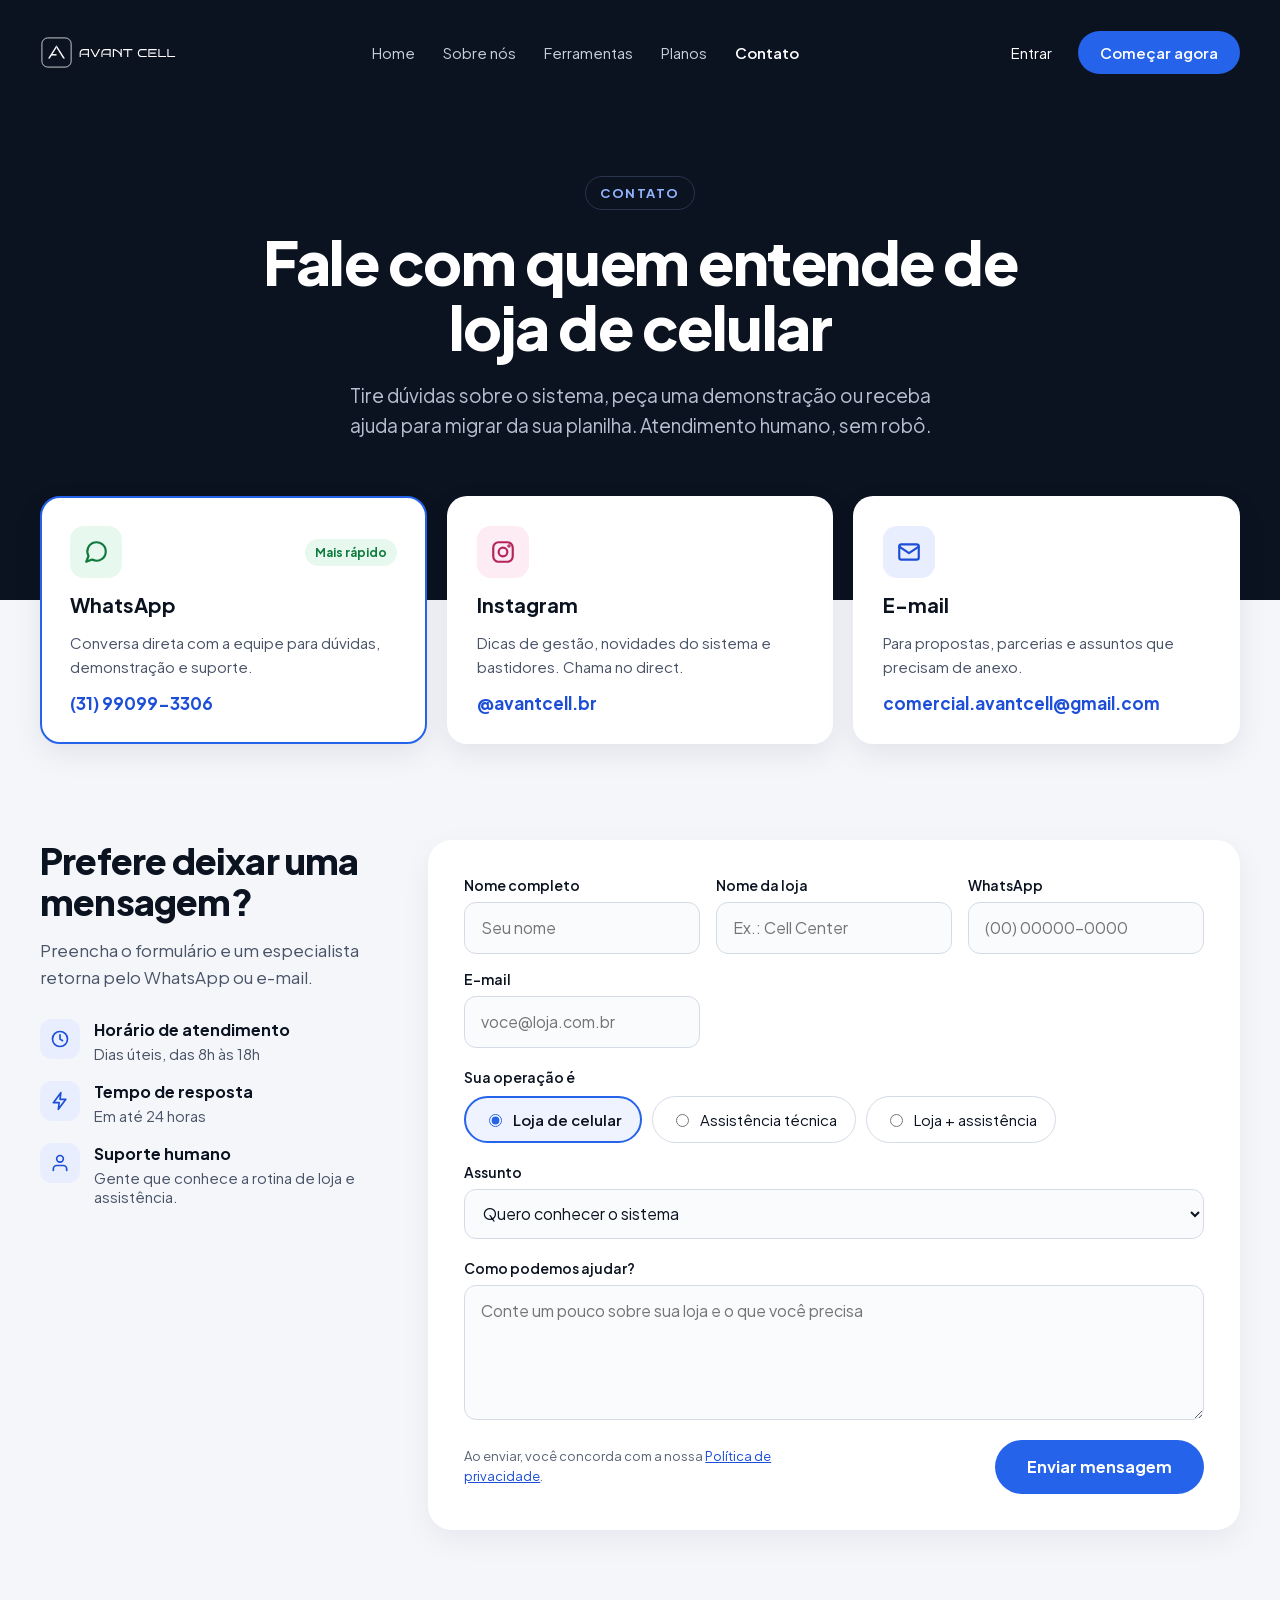
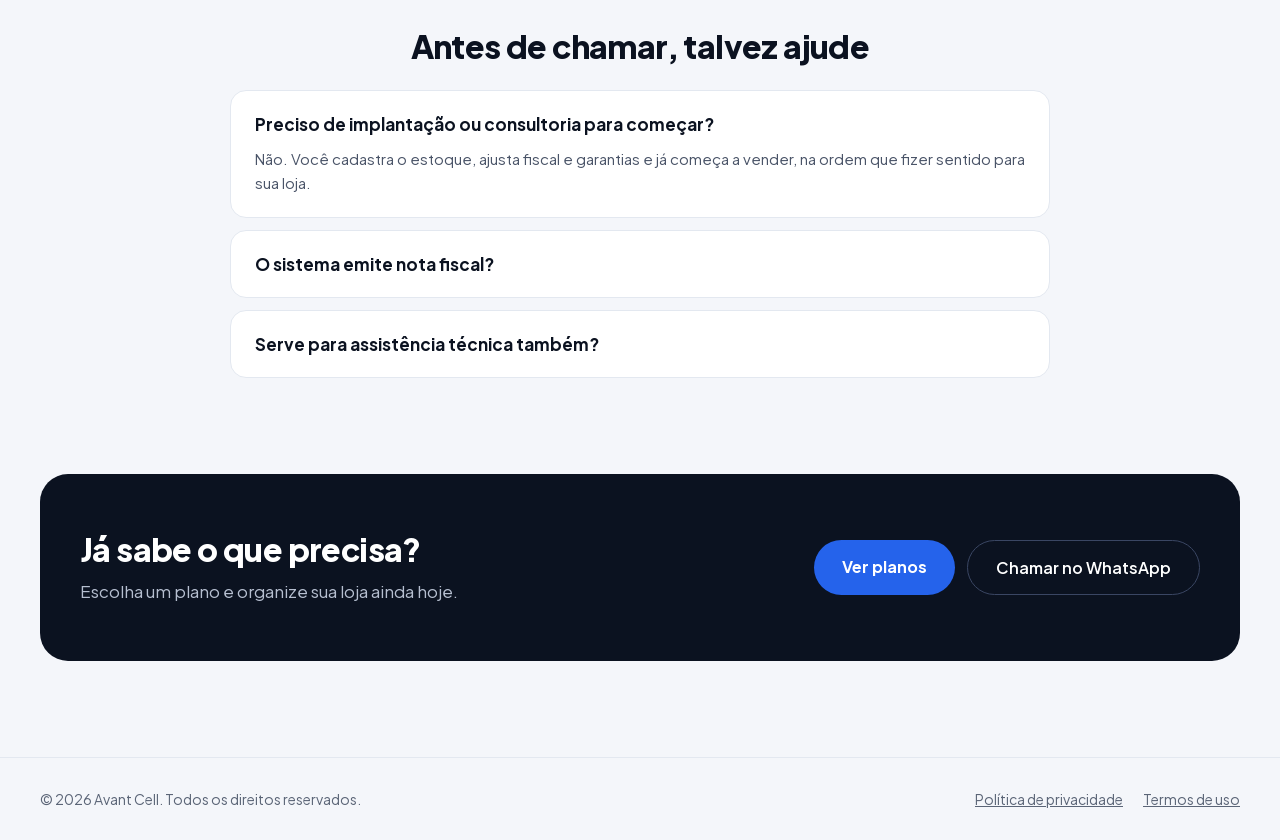
==== contato/index.html @ 5c98394f "Contato: e-mail, horario e tempo de resposta reais Os tres campos vinham com texto de preenchimento " ====
<!DOCTYPE html>
<html lang="pt-BR">
<head>
<meta charset="UTF-8">
<meta name="viewport" content="width=device-width, initial-scale=1.0" />

<title>Entre em Contato | Avant Cell</title>
<meta name="description" content="Fale com a equipe do Avant Cell pelo WhatsApp, Instagram ou formulário. Estamos prontos para tirar suas dúvidas e ajudar você a crescer!" />
<link rel="canonical" href="index.html" />
<meta property="og:locale" content="pt_BR" />
<meta property="og:type" content="article" />
<meta property="og:title" content="Entre em Contato | Avant Cell" />
<meta property="og:description" content="Fale com a equipe do Avant Cell pelo WhatsApp, Instagram ou formulário. Estamos prontos para tirar suas dúvidas e ajudar você a crescer!" />
<meta property="og:url" content="index.html" />
<meta property="og:site_name" content="Avant Cell" />
<meta property="og:image" content="../wp-content/uploads/2026/09/avant-cell-compartilhamento.png" />
<meta property="og:image:width" content="1200" />
<meta property="og:image:height" content="630" />
<meta property="og:image:type" content="image/png" />
<meta name="twitter:card" content="summary_large_image" />

<link rel="icon" href="../wp-content/uploads/2026/05/cropped-FAVICON-AVANT-CELL-32x32.webp" sizes="32x32" />
<link rel="icon" href="../wp-content/uploads/2026/05/cropped-FAVICON-AVANT-CELL-192x192.webp" sizes="192x192" />
<link rel="apple-touch-icon" href="../wp-content/uploads/2026/05/cropped-FAVICON-AVANT-CELL-180x180.webp" />

<!-- Plus Jakarta Sans já vem espelhada no site; esta é a folha que traz o peso
     800 usado nos títulos desta página. -->
<link rel="stylesheet" href="../_ext/fonts.googleapis.com/css2__family_Plus_Jakarta_Sans_ital_wght_0_100_0_200_0_300_0_400_0.css" />

<style>
	body { margin: 0; background: #F4F6FA; }
	a { color: #1D4ED8; }
	a:hover { color: #1E3A8A; }
	input, textarea, select, button { font-family: inherit; }
	details summary { cursor: pointer; list-style: none; }
	details summary::-webkit-details-marker { display: none; }
</style>
</head>

<body>
<div style="font-family: 'Plus Jakarta Sans', system-ui, sans-serif; color: #0B1220; background: #F4F6FA; min-height: 100vh;">

<!-- CABEÇALHO -->
<header style="background: #0B1220; padding: 0 24px;">
<div style="max-width: 1200px; margin: 0 auto; min-height: 76px; display: flex; align-items: center; justify-content: space-between; gap: 16px; flex-wrap: wrap; padding: 14px 0;">
<a href="../index.html" aria-label="Avant Cell — página inicial" style="display: inline-flex; align-items: center;">
<img src="../wp-content/uploads/2026/05/LOGO.svg" width="186" height="33" alt="Avant Cell" style="display: block; height: 33px; width: auto;" />
</a>
<nav aria-label="Principal" style="display: flex; gap: 28px; flex-wrap: wrap; font-size: 15px;">
<a href="../index.html" style="color: #C7CEDB; text-decoration: none;">Home</a>
<a href="../sobre/index.html" style="color: #C7CEDB; text-decoration: none;">Sobre nós</a>
<a href="../recursos/index.html" style="color: #C7CEDB; text-decoration: none;">Ferramentas</a>
<a href="../planos/index.html" style="color: #C7CEDB; text-decoration: none;">Planos</a>
<a href="index.html" aria-current="page" style="color: #FFFFFF; text-decoration: none; font-weight: 600;">Contato</a>
</nav>
<div style="display: flex; gap: 10px; align-items: center;">
<a href="../entrar/index.html" style="color: #FFFFFF; text-decoration: none; font-size: 15px; padding: 12px 16px;">Entrar</a>
<a href="../planos/index.html" style="background: #2563EB; color: #FFFFFF; text-decoration: none; font-weight: 600; font-size: 15px; padding: 12px 22px; border-radius: 999px;">Começar agora</a>
</div>
</div>
</header>

<!-- HERO -->
<section style="background: #0B1220; color: #FFFFFF; padding: 72px 24px 160px;">
<div style="max-width: 1200px; margin: 0 auto; display: flex; flex-direction: column; align-items: center; text-align: center; gap: 20px;">
<span style="font-size: 13px; font-weight: 700; letter-spacing: 1.5px; text-transform: uppercase; color: #93B4FF; border: 1px solid #2A3550; padding: 8px 14px; border-radius: 999px;">Contato</span>
<h1 style="margin: 0; font-size: clamp(36px, 5vw, 60px); line-height: 1.08; font-weight: 800; letter-spacing: -1.5px; max-width: 820px;">Fale com quem entende de loja de celular</h1>
<p style="margin: 0; font-size: 19px; line-height: 1.6; color: #B6BFD0; max-width: 620px;">Tire dúvidas sobre o sistema, peça uma demonstração ou receba ajuda para migrar da sua planilha. Atendimento humano, sem robô.</p>
</div>
</section>

<!-- CANAIS -->
<section style="padding: 0 24px; margin-top: -104px;">
<div style="max-width: 1200px; margin: 0 auto; display: grid; grid-template-columns: repeat(auto-fit, minmax(280px, 1fr)); gap: 20px;">

<a href="https://wa.me/5531990993306" target="_blank" rel="noopener" style="background: #FFFFFF; border-radius: 20px; padding: 28px; text-decoration: none; color: #0B1220; display: flex; flex-direction: column; gap: 14px; box-shadow: 0 10px 30px rgba(11,18,32,0.08); border: 2px solid #2563EB;">
<div style="display: flex; align-items: center; justify-content: space-between;">
<div style="width: 52px; height: 52px; border-radius: 14px; background: #E7F8EE; display: flex; align-items: center; justify-content: center;">
<svg width="26" height="26" viewBox="0 0 24 24" fill="none" stroke="#0F7A3D" stroke-width="2" stroke-linecap="round" stroke-linejoin="round" aria-hidden="true"><path d="M21 11.5a8.4 8.4 0 0 1-12.5 7.4L3 21l2.1-5.3A8.5 8.5 0 1 1 21 11.5z"></path></svg>
</div>
<span style="font-size: 12px; font-weight: 700; color: #0F7A3D; background: #E7F8EE; padding: 6px 10px; border-radius: 999px;">Mais rápido</span>
</div>
<div style="font-size: 20px; font-weight: 700;">WhatsApp</div>
<div style="font-size: 15px; line-height: 1.55; color: #4A5468;">Conversa direta com a equipe para dúvidas, demonstração e suporte.</div>
<div style="font-size: 17px; font-weight: 700; color: #1D4ED8; margin-top: auto;">(31) 99099-3306</div>
</a>

<a href="https://www.instagram.com/avantcell.br" target="_blank" rel="noopener" style="background: #FFFFFF; border-radius: 20px; padding: 28px; text-decoration: none; color: #0B1220; display: flex; flex-direction: column; gap: 14px; box-shadow: 0 10px 30px rgba(11,18,32,0.08); border: 2px solid transparent;">
<div style="width: 52px; height: 52px; border-radius: 14px; background: #FDECF3; display: flex; align-items: center; justify-content: center;">
<svg width="26" height="26" viewBox="0 0 24 24" fill="none" stroke="#B4235A" stroke-width="2" stroke-linecap="round" stroke-linejoin="round" aria-hidden="true"><rect x="3" y="3" width="18" height="18" rx="5"></rect><circle cx="12" cy="12" r="4"></circle><circle cx="17.5" cy="6.5" r="0.6"></circle></svg>
</div>
<div style="font-size: 20px; font-weight: 700;">Instagram</div>
<div style="font-size: 15px; line-height: 1.55; color: #4A5468;">Dicas de gestão, novidades do sistema e bastidores. Chama no direct.</div>
<div style="font-size: 17px; font-weight: 700; color: #1D4ED8; margin-top: auto;">@avantcell.br</div>
</a>

<a href="mailto:comercial.avantcell@gmail.com" style="background: #FFFFFF; border-radius: 20px; padding: 28px; text-decoration: none; color: #0B1220; display: flex; flex-direction: column; gap: 14px; box-shadow: 0 10px 30px rgba(11,18,32,0.08); border: 2px solid transparent;">
<div style="width: 52px; height: 52px; border-radius: 14px; background: #E8EEFE; display: flex; align-items: center; justify-content: center;">
<svg width="26" height="26" viewBox="0 0 24 24" fill="none" stroke="#1D4ED8" stroke-width="2" stroke-linecap="round" stroke-linejoin="round" aria-hidden="true"><rect x="3" y="5" width="18" height="14" rx="2"></rect><path d="M3 7l9 6 9-6"></path></svg>
</div>
<div style="font-size: 20px; font-weight: 700;">E-mail</div>
<div style="font-size: 15px; line-height: 1.55; color: #4A5468;">Para propostas, parcerias e assuntos que precisam de anexo.</div>
<div style="font-size: 17px; font-weight: 700; color: #1D4ED8; margin-top: auto; overflow-wrap: anywhere;">comercial.avantcell@gmail.com</div>
</a>

</div>
</section>

<!-- FORMULÁRIO + INFORMAÇÕES -->
<section style="padding: 96px 24px;">
<div style="max-width: 1200px; margin: 0 auto; display: flex; flex-wrap: wrap; gap: 48px; align-items: flex-start;">

<div style="flex: 1 1 340px; min-width: 0; display: flex; flex-direction: column; gap: 28px;">
<div style="display: flex; flex-direction: column; gap: 14px;">
<h2 style="margin: 0; font-size: 36px; line-height: 1.15; font-weight: 800; letter-spacing: -0.8px;">Prefere deixar uma mensagem?</h2>
<p style="margin: 0; font-size: 17px; line-height: 1.6; color: #4A5468;">Preencha o formulário e um especialista retorna pelo WhatsApp ou e-mail.</p>
</div>
<div style="display: flex; flex-direction: column; gap: 18px;">
<div style="display: flex; gap: 14px; align-items: flex-start;">
<div style="width: 40px; height: 40px; flex: 0 0 40px; border-radius: 12px; background: #E8EEFE; display: flex; align-items: center; justify-content: center;"><svg width="20" height="20" viewBox="0 0 24 24" fill="none" stroke="#1D4ED8" stroke-width="2" stroke-linecap="round" stroke-linejoin="round" aria-hidden="true"><circle cx="12" cy="12" r="9"></circle><path d="M12 7v5l3 2"></path></svg></div>
<div><div style="font-weight: 700; font-size: 16px;">Horário de atendimento</div><div style="color: #4A5468; font-size: 15px; margin-top: 4px;">Dias úteis, das 8h às 18h</div></div>
</div>
<div style="display: flex; gap: 14px; align-items: flex-start;">
<div style="width: 40px; height: 40px; flex: 0 0 40px; border-radius: 12px; background: #E8EEFE; display: flex; align-items: center; justify-content: center;"><svg width="20" height="20" viewBox="0 0 24 24" fill="none" stroke="#1D4ED8" stroke-width="2" stroke-linecap="round" stroke-linejoin="round" aria-hidden="true"><path d="M13 2L4 14h7l-1 8 9-12h-7z"></path></svg></div>
<div><div style="font-weight: 700; font-size: 16px;">Tempo de resposta</div><div style="color: #4A5468; font-size: 15px; margin-top: 4px;">Em até 24 horas</div></div>
</div>
<div style="display: flex; gap: 14px; align-items: flex-start;">
<div style="width: 40px; height: 40px; flex: 0 0 40px; border-radius: 12px; background: #E8EEFE; display: flex; align-items: center; justify-content: center;"><svg width="20" height="20" viewBox="0 0 24 24" fill="none" stroke="#1D4ED8" stroke-width="2" stroke-linecap="round" stroke-linejoin="round" aria-hidden="true"><path d="M20 21v-2a4 4 0 0 0-4-4H8a4 4 0 0 0-4 4v2"></path><circle cx="12" cy="7" r="4"></circle></svg></div>
<div><div style="font-weight: 700; font-size: 16px;">Suporte humano</div><div style="color: #4A5468; font-size: 15px; margin-top: 4px;">Gente que conhece a rotina de loja e assistência.</div></div>
</div>
</div>
</div>

<form id="form-contato" style="flex: 999 1 560px; min-width: 0; background: #FFFFFF; border-radius: 24px; padding: 36px; box-shadow: 0 10px 30px rgba(11,18,32,0.06); display: flex; flex-direction: column; gap: 20px; box-sizing: border-box;">
<div style="display: grid; grid-template-columns: repeat(auto-fit, minmax(220px, 1fr)); gap: 16px;">
<div style="display: flex; flex-direction: column; gap: 8px;">
<label for="nome" style="font-size: 14px; font-weight: 600;">Nome completo</label>
<input id="nome" name="nome" type="text" placeholder="Seu nome" required style="height: 50px; border: 1px solid #D5DBE6; border-radius: 12px; padding: 0 16px; font-size: 16px; background: #FAFBFD; color: #0B1220;">
</div>
<div style="display: flex; flex-direction: column; gap: 8px;">
<label for="loja" style="font-size: 14px; font-weight: 600;">Nome da loja</label>
<input id="loja" name="loja" type="text" placeholder="Ex.: Cell Center" style="height: 50px; border: 1px solid #D5DBE6; border-radius: 12px; padding: 0 16px; font-size: 16px; background: #FAFBFD; color: #0B1220;">
</div>
<div style="display: flex; flex-direction: column; gap: 8px;">
<label for="whats" style="font-size: 14px; font-weight: 600;">WhatsApp</label>
<input id="whats" name="whats" type="tel" placeholder="(00) 00000-0000" style="height: 50px; border: 1px solid #D5DBE6; border-radius: 12px; padding: 0 16px; font-size: 16px; background: #FAFBFD; color: #0B1220;">
</div>
<div style="display: flex; flex-direction: column; gap: 8px;">
<label for="email" style="font-size: 14px; font-weight: 600;">E-mail</label>
<input id="email" name="email" type="email" placeholder="voce@loja.com.br" style="height: 50px; border: 1px solid #D5DBE6; border-radius: 12px; padding: 0 16px; font-size: 16px; background: #FAFBFD; color: #0B1220;">
</div>
</div>

<fieldset style="border: 0; margin: 0; padding: 0; display: flex; flex-direction: column; gap: 10px;">
<legend style="font-size: 14px; font-weight: 600; padding: 0; margin-bottom: 10px;">Sua operação é</legend>
<div style="display: flex; flex-wrap: wrap; gap: 10px;">
<label style="display: flex; align-items: center; gap: 8px; border: 2px solid #2563EB; background: #EEF3FF; border-radius: 999px; padding: 12px 18px; font-size: 15px; font-weight: 600; cursor: pointer;"><input type="radio" name="perfil" value="Loja de celular" checked style="accent-color: #2563EB;">Loja de celular</label>
<label style="display: flex; align-items: center; gap: 8px; border: 1px solid #D5DBE6; border-radius: 999px; padding: 12px 18px; font-size: 15px; cursor: pointer;"><input type="radio" name="perfil" value="Assistência técnica">Assistência técnica</label>
<label style="display: flex; align-items: center; gap: 8px; border: 1px solid #D5DBE6; border-radius: 999px; padding: 12px 18px; font-size: 15px; cursor: pointer;"><input type="radio" name="perfil" value="Loja + assistência">Loja + assistência</label>
</div>
</fieldset>

<div style="display: flex; flex-direction: column; gap: 8px;">
<label for="assunto" style="font-size: 14px; font-weight: 600;">Assunto</label>
<select id="assunto" name="assunto" style="height: 50px; border: 1px solid #D5DBE6; border-radius: 12px; padding: 0 14px; font-size: 16px; background: #FAFBFD; color: #0B1220;">
<option>Quero conhecer o sistema</option>
<option>Agendar demonstração</option>
<option>Dúvida sobre planos</option>
<option>Já sou cliente: suporte</option>
<option>Outro assunto</option>
</select>
</div>

<div style="display: flex; flex-direction: column; gap: 8px;">
<label for="msg" style="font-size: 14px; font-weight: 600;">Como podemos ajudar?</label>
<textarea id="msg" name="msg" rows="5" placeholder="Conte um pouco sobre sua loja e o que você precisa" style="border: 1px solid #D5DBE6; border-radius: 12px; padding: 14px 16px; font-size: 16px; background: #FAFBFD; color: #0B1220; resize: vertical;"></textarea>
</div>

<div style="display: flex; flex-wrap: wrap; align-items: center; justify-content: space-between; gap: 16px;">
<p style="margin: 0; font-size: 13px; color: #5B6577; max-width: 360px; line-height: 1.5;">Ao enviar, você concorda com a nossa <a href="../politica-de-privacidade/index.html">Política de privacidade</a>.</p>
<button type="submit" style="background: #2563EB; color: #FFFFFF; border: 0; border-radius: 999px; height: 54px; padding: 0 32px; font-size: 16px; font-weight: 700; cursor: pointer;">Enviar mensagem</button>
</div>
</form>

</div>
</section>

<!-- FAQ -->
<section style="padding: 0 24px 96px;">
<div style="max-width: 820px; margin: 0 auto; display: flex; flex-direction: column; gap: 24px;">
<h2 style="margin: 0; font-size: 32px; font-weight: 800; letter-spacing: -0.6px; text-align: center;">Antes de chamar, talvez ajude</h2>
<div style="display: flex; flex-direction: column; gap: 12px;">
<details open style="background: #FFFFFF; border-radius: 16px; padding: 22px 24px; border: 1px solid #E3E8F0;">
<summary style="font-size: 17px; font-weight: 700;">Preciso de implantação ou consultoria para começar?</summary>
<p style="margin: 12px 0 0; font-size: 15px; line-height: 1.6; color: #4A5468;">Não. Você cadastra o estoque, ajusta fiscal e garantias e já começa a vender, na ordem que fizer sentido para sua loja.</p>
</details>
<details style="background: #FFFFFF; border-radius: 16px; padding: 22px 24px; border: 1px solid #E3E8F0;">
<summary style="font-size: 17px; font-weight: 700;">O sistema emite nota fiscal?</summary>
<p style="margin: 12px 0 0; font-size: 15px; line-height: 1.6; color: #4A5468;">Sim. O módulo fiscal emite NF-e de venda e de upgrade, a partir do plano Profissional.</p>
</details>
<details style="background: #FFFFFF; border-radius: 16px; padding: 22px 24px; border: 1px solid #E3E8F0;">
<summary style="font-size: 17px; font-weight: 700;">Serve para assistência técnica também?</summary>
<p style="margin: 12px 0 0; font-size: 15px; line-height: 1.6; color: #4A5468;">Sim. Ordens de serviço, termos de garantia e histórico do aparelho pelo IMEI ficam no mesmo sistema da loja.</p>
</details>
</div>
</div>
</section>

<!-- CHAMADA FINAL -->
<section style="padding: 0 24px 96px;">
<div style="max-width: 1200px; margin: 0 auto; background: #0B1220; color: #FFFFFF; border-radius: 28px; padding: 56px 40px; display: flex; flex-wrap: wrap; align-items: center; justify-content: space-between; gap: 28px; box-sizing: border-box;">
<div style="display: flex; flex-direction: column; gap: 10px; max-width: 600px;">
<h2 style="margin: 0; font-size: 32px; line-height: 1.2; font-weight: 800; letter-spacing: -0.6px;">Já sabe o que precisa?</h2>
<p style="margin: 0; font-size: 17px; color: #B6BFD0; line-height: 1.6;">Escolha um plano e organize sua loja ainda hoje.</p>
</div>
<div style="display: flex; flex-wrap: wrap; gap: 12px;">
<a href="../planos/index.html" style="background: #2563EB; color: #FFFFFF; text-decoration: none; font-weight: 700; font-size: 16px; padding: 16px 28px; border-radius: 999px;">Ver planos</a>
<a href="https://wa.me/5531990993306" target="_blank" rel="noopener" style="border: 1px solid #3A4663; color: #FFFFFF; text-decoration: none; font-weight: 600; font-size: 16px; padding: 16px 28px; border-radius: 999px;">Chamar no WhatsApp</a>
</div>
</div>
</section>

<!-- RODAPÉ -->
<footer style="border-top: 1px solid #E3E8F0; padding: 32px 24px;">
<div style="max-width: 1200px; margin: 0 auto; display: flex; flex-wrap: wrap; justify-content: space-between; gap: 16px; font-size: 14px; color: #5B6577;">
<span>© 2026 Avant Cell. Todos os direitos reservados.</span>
<div style="display: flex; gap: 20px; flex-wrap: wrap;">
<a href="../politica-de-privacidade/index.html" style="color: #5B6577;">Política de privacidade</a>
<a href="../termo-de-uso/index.html" style="color: #5B6577;">Termos de uso</a>
</div>
</div>
</footer>

</div>

<script>
/* O formulário do layout não tinha para onde enviar: o botão era um
   type="button" sem ação, e a mensagem de quem preenchesse se perdia. Como o
   site é estático, não há servidor para receber o POST — então o envio monta a
   mensagem e abre a conversa no WhatsApp, que é o canal que a própria página
   anuncia como o mais rápido. */
(function () {
	var form = document.getElementById("form-contato");
	if (!form) return;

	form.addEventListener("submit", function (e) {
		e.preventDefault();
		var d = new FormData(form);
		var perfil = d.get("perfil") || "";
		var linhas = [
			"Olá! Vim pelo site da Avant Cell.",
			"",
			"Nome: " + (d.get("nome") || ""),
			"Loja: " + (d.get("loja") || "—"),
			"Operação: " + perfil,
			"Assunto: " + (d.get("assunto") || ""),
			"WhatsApp: " + (d.get("whats") || "—"),
			"E-mail: " + (d.get("email") || "—"),
			"",
			(d.get("msg") || "").toString().trim()
		];
		var texto = linhas.join("\n").trim();
		window.open("https://wa.me/5531990993306?text=" + encodeURIComponent(texto), "_blank", "noopener");
	});
})();
</script>
</body>
</html>
---- _ext/fonts.googleapis.com/css2__family_Plus_Jakarta_Sans_ital_wght_0_100_0_200_0_300_0_400_0.css ----
/* cyrillic-ext */
@font-face {
  font-family: 'Plus Jakarta Sans';
  font-style: italic;
  font-weight: 200;
  font-display: swap;
  src: url(../fonts.gstatic.com/s/plusjakartasans/v12/LDIuaomQNQcsA88c7O9yZ4KMCoOg4Koz4yOqhNnZR-AHYA.woff2) format('woff2');
  unicode-range: U+0460-052F, U+1C80-1C8A, U+20B4, U+2DE0-2DFF, U+A640-A69F, U+FE2E-FE2F;
}
/* vietnamese */
@font-face {
  font-family: 'Plus Jakarta Sans';
  font-style: italic;
  font-weight: 200;
  font-display: swap;
  src: url(../fonts.gstatic.com/s/plusjakartasans/v12/LDIuaomQNQcsA88c7O9yZ4KMCoOg4Koz4yGqhNnZR-AHYA.woff2) format('woff2');
  unicode-range: U+0102-0103, U+0110-0111, U+0128-0129, U+0168-0169, U+01A0-01A1, U+01AF-01B0, U+0300-0301, U+0303-0304, U+0308-0309, U+0323, U+0329, U+1EA0-1EF9, U+20AB;
}
/* latin-ext */
@font-face {
  font-family: 'Plus Jakarta Sans';
  font-style: italic;
  font-weight: 200;
  font-display: swap;
  src: url(../fonts.gstatic.com/s/plusjakartasans/v12/LDIuaomQNQcsA88c7O9yZ4KMCoOg4Koz4yCqhNnZR-AHYA.woff2) format('woff2');
  unicode-range: U+0100-02BA, U+02BD-02C5, U+02C7-02CC, U+02CE-02D7, U+02DD-02FF, U+0304, U+0308, U+0329, U+1D00-1DBF, U+1E00-1E9F, U+1EF2-1EFF, U+2020, U+20A0-20AB, U+20AD-20C0, U+2113, U+2C60-2C7F, U+A720-A7FF;
}
/* latin */
@font-face {
  font-family: 'Plus Jakarta Sans';
  font-style: italic;
  font-weight: 200;
  font-display: swap;
  src: url(../fonts.gstatic.com/s/plusjakartasans/v12/LDIuaomQNQcsA88c7O9yZ4KMCoOg4Koz4y6qhNnZR-A.woff2) format('woff2');
  unicode-range: U+0000-00FF, U+0131, U+0152-0153, U+02BB-02BC, U+02C6, U+02DA, U+02DC, U+0304, U+0308, U+0329, U+2000-206F, U+20AC, U+2122, U+2191, U+2193, U+2212, U+2215, U+FEFF, U+FFFD;
}
/* cyrillic-ext */
@font-face {
  font-family: 'Plus Jakarta Sans';
  font-style: italic;
  font-weight: 300;
  font-display: swap;
  src: url(../fonts.gstatic.com/s/plusjakartasans/v12/LDIuaomQNQcsA88c7O9yZ4KMCoOg4Koz4yOqhNnZR-AHYA.woff2) format('woff2');
  unicode-range: U+0460-052F, U+1C80-1C8A, U+20B4, U+2DE0-2DFF, U+A640-A69F, U+FE2E-FE2F;
}
/* vietnamese */
@font-face {
  font-family: 'Plus Jakarta Sans';
  font-style: italic;
  font-weight: 300;
  font-display: swap;
  src: url(../fonts.gstatic.com/s/plusjakartasans/v12/LDIuaomQNQcsA88c7O9yZ4KMCoOg4Koz4yGqhNnZR-AHYA.woff2) format('woff2');
  unicode-range: U+0102-0103, U+0110-0111, U+0128-0129, U+0168-0169, U+01A0-01A1, U+01AF-01B0, U+0300-0301, U+0303-0304, U+0308-0309, U+0323, U+0329, U+1EA0-1EF9, U+20AB;
}
/* latin-ext */
@font-face {
  font-family: 'Plus Jakarta Sans';
  font-style: italic;
  font-weight: 300;
  font-display: swap;
  src: url(../fonts.gstatic.com/s/plusjakartasans/v12/LDIuaomQNQcsA88c7O9yZ4KMCoOg4Koz4yCqhNnZR-AHYA.woff2) format('woff2');
  unicode-range: U+0100-02BA, U+02BD-02C5, U+02C7-02CC, U+02CE-02D7, U+02DD-02FF, U+0304, U+0308, U+0329, U+1D00-1DBF, U+1E00-1E9F, U+1EF2-1EFF, U+2020, U+20A0-20AB, U+20AD-20C0, U+2113, U+2C60-2C7F, U+A720-A7FF;
}
/* latin */
@font-face {
  font-family: 'Plus Jakarta Sans';
  font-style: italic;
  font-weight: 300;
  font-display: swap;
  src: url(../fonts.gstatic.com/s/plusjakartasans/v12/LDIuaomQNQcsA88c7O9yZ4KMCoOg4Koz4y6qhNnZR-A.woff2) format('woff2');
  unicode-range: U+0000-00FF, U+0131, U+0152-0153, U+02BB-02BC, U+02C6, U+02DA, U+02DC, U+0304, U+0308, U+0329, U+2000-206F, U+20AC, U+2122, U+2191, U+2193, U+2212, U+2215, U+FEFF, U+FFFD;
}
/* cyrillic-ext */
@font-face {
  font-family: 'Plus Jakarta Sans';
  font-style: italic;
  font-weight: 400;
  font-display: swap;
  src: url(../fonts.gstatic.com/s/plusjakartasans/v12/LDIuaomQNQcsA88c7O9yZ4KMCoOg4Koz4yOqhNnZR-AHYA.woff2) format('woff2');
  unicode-range: U+0460-052F, U+1C80-1C8A, U+20B4, U+2DE0-2DFF, U+A640-A69F, U+FE2E-FE2F;
}
/* vietnamese */
@font-face {
  font-family: 'Plus Jakarta Sans';
  font-style: italic;
  font-weight: 400;
  font-display: swap;
  src: url(../fonts.gstatic.com/s/plusjakartasans/v12/LDIuaomQNQcsA88c7O9yZ4KMCoOg4Koz4yGqhNnZR-AHYA.woff2) format('woff2');
  unicode-range: U+0102-0103, U+0110-0111, U+0128-0129, U+0168-0169, U+01A0-01A1, U+01AF-01B0, U+0300-0301, U+0303-0304, U+0308-0309, U+0323, U+0329, U+1EA0-1EF9, U+20AB;
}
/* latin-ext */
@font-face {
  font-family: 'Plus Jakarta Sans';
  font-style: italic;
  font-weight: 400;
  font-display: swap;
  src: url(../fonts.gstatic.com/s/plusjakartasans/v12/LDIuaomQNQcsA88c7O9yZ4KMCoOg4Koz4yCqhNnZR-AHYA.woff2) format('woff2');
  unicode-range: U+0100-02BA, U+02BD-02C5, U+02C7-02CC, U+02CE-02D7, U+02DD-02FF, U+0304, U+0308, U+0329, U+1D00-1DBF, U+1E00-1E9F, U+1EF2-1EFF, U+2020, U+20A0-20AB, U+20AD-20C0, U+2113, U+2C60-2C7F, U+A720-A7FF;
}
/* latin */
@font-face {
  font-family: 'Plus Jakarta Sans';
  font-style: italic;
  font-weight: 400;
  font-display: swap;
  src: url(../fonts.gstatic.com/s/plusjakartasans/v12/LDIuaomQNQcsA88c7O9yZ4KMCoOg4Koz4y6qhNnZR-A.woff2) format('woff2');
  unicode-range: U+0000-00FF, U+0131, U+0152-0153, U+02BB-02BC, U+02C6, U+02DA, U+02DC, U+0304, U+0308, U+0329, U+2000-206F, U+20AC, U+2122, U+2191, U+2193, U+2212, U+2215, U+FEFF, U+FFFD;
}
/* cyrillic-ext */
@font-face {
  font-family: 'Plus Jakarta Sans';
  font-style: italic;
  font-weight: 500;
  font-display: swap;
  src: url(../fonts.gstatic.com/s/plusjakartasans/v12/LDIuaomQNQcsA88c7O9yZ4KMCoOg4Koz4yOqhNnZR-AHYA.woff2) format('woff2');
  unicode-range: U+0460-052F, U+1C80-1C8A, U+20B4, U+2DE0-2DFF, U+A640-A69F, U+FE2E-FE2F;
}
/* vietnamese */
@font-face {
  font-family: 'Plus Jakarta Sans';
  font-style: italic;
  font-weight: 500;
  font-display: swap;
  src: url(../fonts.gstatic.com/s/plusjakartasans/v12/LDIuaomQNQcsA88c7O9yZ4KMCoOg4Koz4yGqhNnZR-AHYA.woff2) format('woff2');
  unicode-range: U+0102-0103, U+0110-0111, U+0128-0129, U+0168-0169, U+01A0-01A1, U+01AF-01B0, U+0300-0301, U+0303-0304, U+0308-0309, U+0323, U+0329, U+1EA0-1EF9, U+20AB;
}
/* latin-ext */
@font-face {
  font-family: 'Plus Jakarta Sans';
  font-style: italic;
  font-weight: 500;
  font-display: swap;
  src: url(../fonts.gstatic.com/s/plusjakartasans/v12/LDIuaomQNQcsA88c7O9yZ4KMCoOg4Koz4yCqhNnZR-AHYA.woff2) format('woff2');
  unicode-range: U+0100-02BA, U+02BD-02C5, U+02C7-02CC, U+02CE-02D7, U+02DD-02FF, U+0304, U+0308, U+0329, U+1D00-1DBF, U+1E00-1E9F, U+1EF2-1EFF, U+2020, U+20A0-20AB, U+20AD-20C0, U+2113, U+2C60-2C7F, U+A720-A7FF;
}
/* latin */
@font-face {
  font-family: 'Plus Jakarta Sans';
  font-style: italic;
  font-weight: 500;
  font-display: swap;
  src: url(../fonts.gstatic.com/s/plusjakartasans/v12/LDIuaomQNQcsA88c7O9yZ4KMCoOg4Koz4y6qhNnZR-A.woff2) format('woff2');
  unicode-range: U+0000-00FF, U+0131, U+0152-0153, U+02BB-02BC, U+02C6, U+02DA, U+02DC, U+0304, U+0308, U+0329, U+2000-206F, U+20AC, U+2122, U+2191, U+2193, U+2212, U+2215, U+FEFF, U+FFFD;
}
/* cyrillic-ext */
@font-face {
  font-family: 'Plus Jakarta Sans';
  font-style: italic;
  font-weight: 600;
  font-display: swap;
  src: url(../fonts.gstatic.com/s/plusjakartasans/v12/LDIuaomQNQcsA88c7O9yZ4KMCoOg4Koz4yOqhNnZR-AHYA.woff2) format('woff2');
  unicode-range: U+0460-052F, U+1C80-1C8A, U+20B4, U+2DE0-2DFF, U+A640-A69F, U+FE2E-FE2F;
}
/* vietnamese */
@font-face {
  font-family: 'Plus Jakarta Sans';
  font-style: italic;
  font-weight: 600;
  font-display: swap;
  src: url(../fonts.gstatic.com/s/plusjakartasans/v12/LDIuaomQNQcsA88c7O9yZ4KMCoOg4Koz4yGqhNnZR-AHYA.woff2) format('woff2');
  unicode-range: U+0102-0103, U+0110-0111, U+0128-0129, U+0168-0169, U+01A0-01A1, U+01AF-01B0, U+0300-0301, U+0303-0304, U+0308-0309, U+0323, U+0329, U+1EA0-1EF9, U+20AB;
}
/* latin-ext */
@font-face {
  font-family: 'Plus Jakarta Sans';
  font-style: italic;
  font-weight: 600;
  font-display: swap;
  src: url(../fonts.gstatic.com/s/plusjakartasans/v12/LDIuaomQNQcsA88c7O9yZ4KMCoOg4Koz4yCqhNnZR-AHYA.woff2) format('woff2');
  unicode-range: U+0100-02BA, U+02BD-02C5, U+02C7-02CC, U+02CE-02D7, U+02DD-02FF, U+0304, U+0308, U+0329, U+1D00-1DBF, U+1E00-1E9F, U+1EF2-1EFF, U+2020, U+20A0-20AB, U+20AD-20C0, U+2113, U+2C60-2C7F, U+A720-A7FF;
}
/* latin */
@font-face {
  font-family: 'Plus Jakarta Sans';
  font-style: italic;
  font-weight: 600;
  font-display: swap;
  src: url(../fonts.gstatic.com/s/plusjakartasans/v12/LDIuaomQNQcsA88c7O9yZ4KMCoOg4Koz4y6qhNnZR-A.woff2) format('woff2');
  unicode-range: U+0000-00FF, U+0131, U+0152-0153, U+02BB-02BC, U+02C6, U+02DA, U+02DC, U+0304, U+0308, U+0329, U+2000-206F, U+20AC, U+2122, U+2191, U+2193, U+2212, U+2215, U+FEFF, U+FFFD;
}
/* cyrillic-ext */
@font-face {
  font-family: 'Plus Jakarta Sans';
  font-style: italic;
  font-weight: 700;
  font-display: swap;
  src: url(../fonts.gstatic.com/s/plusjakartasans/v12/LDIuaomQNQcsA88c7O9yZ4KMCoOg4Koz4yOqhNnZR-AHYA.woff2) format('woff2');
  unicode-range: U+0460-052F, U+1C80-1C8A, U+20B4, U+2DE0-2DFF, U+A640-A69F, U+FE2E-FE2F;
}
/* vietnamese */
@font-face {
  font-family: 'Plus Jakarta Sans';
  font-style: italic;
  font-weight: 700;
  font-display: swap;
  src: url(../fonts.gstatic.com/s/plusjakartasans/v12/LDIuaomQNQcsA88c7O9yZ4KMCoOg4Koz4yGqhNnZR-AHYA.woff2) format('woff2');
  unicode-range: U+0102-0103, U+0110-0111, U+0128-0129, U+0168-0169, U+01A0-01A1, U+01AF-01B0, U+0300-0301, U+0303-0304, U+0308-0309, U+0323, U+0329, U+1EA0-1EF9, U+20AB;
}
/* latin-ext */
@font-face {
  font-family: 'Plus Jakarta Sans';
  font-style: italic;
  font-weight: 700;
  font-display: swap;
  src: url(../fonts.gstatic.com/s/plusjakartasans/v12/LDIuaomQNQcsA88c7O9yZ4KMCoOg4Koz4yCqhNnZR-AHYA.woff2) format('woff2');
  unicode-range: U+0100-02BA, U+02BD-02C5, U+02C7-02CC, U+02CE-02D7, U+02DD-02FF, U+0304, U+0308, U+0329, U+1D00-1DBF, U+1E00-1E9F, U+1EF2-1EFF, U+2020, U+20A0-20AB, U+20AD-20C0, U+2113, U+2C60-2C7F, U+A720-A7FF;
}
/* latin */
@font-face {
  font-family: 'Plus Jakarta Sans';
  font-style: italic;
  font-weight: 700;
  font-display: swap;
  src: url(../fonts.gstatic.com/s/plusjakartasans/v12/LDIuaomQNQcsA88c7O9yZ4KMCoOg4Koz4y6qhNnZR-A.woff2) format('woff2');
  unicode-range: U+0000-00FF, U+0131, U+0152-0153, U+02BB-02BC, U+02C6, U+02DA, U+02DC, U+0304, U+0308, U+0329, U+2000-206F, U+20AC, U+2122, U+2191, U+2193, U+2212, U+2215, U+FEFF, U+FFFD;
}
/* cyrillic-ext */
@font-face {
  font-family: 'Plus Jakarta Sans';
  font-style: italic;
  font-weight: 800;
  font-display: swap;
  src: url(../fonts.gstatic.com/s/plusjakartasans/v12/LDIuaomQNQcsA88c7O9yZ4KMCoOg4Koz4yOqhNnZR-AHYA.woff2) format('woff2');
  unicode-range: U+0460-052F, U+1C80-1C8A, U+20B4, U+2DE0-2DFF, U+A640-A69F, U+FE2E-FE2F;
}
/* vietnamese */
@font-face {
  font-family: 'Plus Jakarta Sans';
  font-style: italic;
  font-weight: 800;
  font-display: swap;
  src: url(../fonts.gstatic.com/s/plusjakartasans/v12/LDIuaomQNQcsA88c7O9yZ4KMCoOg4Koz4yGqhNnZR-AHYA.woff2) format('woff2');
  unicode-range: U+0102-0103, U+0110-0111, U+0128-0129, U+0168-0169, U+01A0-01A1, U+01AF-01B0, U+0300-0301, U+0303-0304, U+0308-0309, U+0323, U+0329, U+1EA0-1EF9, U+20AB;
}
/* latin-ext */
@font-face {
  font-family: 'Plus Jakarta Sans';
  font-style: italic;
  font-weight: 800;
  font-display: swap;
  src: url(../fonts.gstatic.com/s/plusjakartasans/v12/LDIuaomQNQcsA88c7O9yZ4KMCoOg4Koz4yCqhNnZR-AHYA.woff2) format('woff2');
  unicode-range: U+0100-02BA, U+02BD-02C5, U+02C7-02CC, U+02CE-02D7, U+02DD-02FF, U+0304, U+0308, U+0329, U+1D00-1DBF, U+1E00-1E9F, U+1EF2-1EFF, U+2020, U+20A0-20AB, U+20AD-20C0, U+2113, U+2C60-2C7F, U+A720-A7FF;
}
/* latin */
@font-face {
  font-family: 'Plus Jakarta Sans';
  font-style: italic;
  font-weight: 800;
  font-display: swap;
  src: url(../fonts.gstatic.com/s/plusjakartasans/v12/LDIuaomQNQcsA88c7O9yZ4KMCoOg4Koz4y6qhNnZR-A.woff2) format('woff2');
  unicode-range: U+0000-00FF, U+0131, U+0152-0153, U+02BB-02BC, U+02C6, U+02DA, U+02DC, U+0304, U+0308, U+0329, U+2000-206F, U+20AC, U+2122, U+2191, U+2193, U+2212, U+2215, U+FEFF, U+FFFD;
}
/* cyrillic-ext */
@font-face {
  font-family: 'Plus Jakarta Sans';
  font-style: normal;
  font-weight: 200;
  font-display: swap;
  src: url(../fonts.gstatic.com/s/plusjakartasans/v12/LDIoaomQNQcsA88c7O9yZ4KMCoOg4Ko70yygg_vbd-E.woff2) format('woff2');
  unicode-range: U+0460-052F, U+1C80-1C8A, U+20B4, U+2DE0-2DFF, U+A640-A69F, U+FE2E-FE2F;
}
/* vietnamese */
@font-face {
  font-family: 'Plus Jakarta Sans';
  font-style: normal;
  font-weight: 200;
  font-display: swap;
  src: url(../fonts.gstatic.com/s/plusjakartasans/v12/LDIoaomQNQcsA88c7O9yZ4KMCoOg4Ko50yygg_vbd-E.woff2) format('woff2');
  unicode-range: U+0102-0103, U+0110-0111, U+0128-0129, U+0168-0169, U+01A0-01A1, U+01AF-01B0, U+0300-0301, U+0303-0304, U+0308-0309, U+0323, U+0329, U+1EA0-1EF9, U+20AB;
}
/* latin-ext */
@font-face {
  font-family: 'Plus Jakarta Sans';
  font-style: normal;
  font-weight: 200;
  font-display: swap;
  src: url(../fonts.gstatic.com/s/plusjakartasans/v12/LDIoaomQNQcsA88c7O9yZ4KMCoOg4Ko40yygg_vbd-E.woff2) format('woff2');
  unicode-range: U+0100-02BA, U+02BD-02C5, U+02C7-02CC, U+02CE-02D7, U+02DD-02FF, U+0304, U+0308, U+0329, U+1D00-1DBF, U+1E00-1E9F, U+1EF2-1EFF, U+2020, U+20A0-20AB, U+20AD-20C0, U+2113, U+2C60-2C7F, U+A720-A7FF;
}
/* latin */
@font-face {
  font-family: 'Plus Jakarta Sans';
  font-style: normal;
  font-weight: 200;
  font-display: swap;
  src: url(../fonts.gstatic.com/s/plusjakartasans/v12/LDIoaomQNQcsA88c7O9yZ4KMCoOg4Ko20yygg_vb.woff2) format('woff2');
  unicode-range: U+0000-00FF, U+0131, U+0152-0153, U+02BB-02BC, U+02C6, U+02DA, U+02DC, U+0304, U+0308, U+0329, U+2000-206F, U+20AC, U+2122, U+2191, U+2193, U+2212, U+2215, U+FEFF, U+FFFD;
}
/* cyrillic-ext */
@font-face {
  font-family: 'Plus Jakarta Sans';
  font-style: normal;
  font-weight: 300;
  font-display: swap;
  src: url(../fonts.gstatic.com/s/plusjakartasans/v12/LDIoaomQNQcsA88c7O9yZ4KMCoOg4Ko70yygg_vbd-E.woff2) format('woff2');
  unicode-range: U+0460-052F, U+1C80-1C8A, U+20B4, U+2DE0-2DFF, U+A640-A69F, U+FE2E-FE2F;
}
/* vietnamese */
@font-face {
  font-family: 'Plus Jakarta Sans';
  font-style: normal;
  font-weight: 300;
  font-display: swap;
  src: url(../fonts.gstatic.com/s/plusjakartasans/v12/LDIoaomQNQcsA88c7O9yZ4KMCoOg4Ko50yygg_vbd-E.woff2) format('woff2');
  unicode-range: U+0102-0103, U+0110-0111, U+0128-0129, U+0168-0169, U+01A0-01A1, U+01AF-01B0, U+0300-0301, U+0303-0304, U+0308-0309, U+0323, U+0329, U+1EA0-1EF9, U+20AB;
}
/* latin-ext */
@font-face {
  font-family: 'Plus Jakarta Sans';
  font-style: normal;
  font-weight: 300;
  font-display: swap;
  src: url(../fonts.gstatic.com/s/plusjakartasans/v12/LDIoaomQNQcsA88c7O9yZ4KMCoOg4Ko40yygg_vbd-E.woff2) format('woff2');
  unicode-range: U+0100-02BA, U+02BD-02C5, U+02C7-02CC, U+02CE-02D7, U+02DD-02FF, U+0304, U+0308, U+0329, U+1D00-1DBF, U+1E00-1E9F, U+1EF2-1EFF, U+2020, U+20A0-20AB, U+20AD-20C0, U+2113, U+2C60-2C7F, U+A720-A7FF;
}
/* latin */
@font-face {
  font-family: 'Plus Jakarta Sans';
  font-style: normal;
  font-weight: 300;
  font-display: swap;
  src: url(../fonts.gstatic.com/s/plusjakartasans/v12/LDIoaomQNQcsA88c7O9yZ4KMCoOg4Ko20yygg_vb.woff2) format('woff2');
  unicode-range: U+0000-00FF, U+0131, U+0152-0153, U+02BB-02BC, U+02C6, U+02DA, U+02DC, U+0304, U+0308, U+0329, U+2000-206F, U+20AC, U+2122, U+2191, U+2193, U+2212, U+2215, U+FEFF, U+FFFD;
}
/* cyrillic-ext */
@font-face {
  font-family: 'Plus Jakarta Sans';
  font-style: normal;
  font-weight: 400;
  font-display: swap;
  src: url(../fonts.gstatic.com/s/plusjakartasans/v12/LDIoaomQNQcsA88c7O9yZ4KMCoOg4Ko70yygg_vbd-E.woff2) format('woff2');
  unicode-range: U+0460-052F, U+1C80-1C8A, U+20B4, U+2DE0-2DFF, U+A640-A69F, U+FE2E-FE2F;
}
/* vietnamese */
@font-face {
  font-family: 'Plus Jakarta Sans';
  font-style: normal;
  font-weight: 400;
  font-display: swap;
  src: url(../fonts.gstatic.com/s/plusjakartasans/v12/LDIoaomQNQcsA88c7O9yZ4KMCoOg4Ko50yygg_vbd-E.woff2) format('woff2');
  unicode-range: U+0102-0103, U+0110-0111, U+0128-0129, U+0168-0169, U+01A0-01A1, U+01AF-01B0, U+0300-0301, U+0303-0304, U+0308-0309, U+0323, U+0329, U+1EA0-1EF9, U+20AB;
}
/* latin-ext */
@font-face {
  font-family: 'Plus Jakarta Sans';
  font-style: normal;
  font-weight: 400;
  font-display: swap;
  src: url(../fonts.gstatic.com/s/plusjakartasans/v12/LDIoaomQNQcsA88c7O9yZ4KMCoOg4Ko40yygg_vbd-E.woff2) format('woff2');
  unicode-range: U+0100-02BA, U+02BD-02C5, U+02C7-02CC, U+02CE-02D7, U+02DD-02FF, U+0304, U+0308, U+0329, U+1D00-1DBF, U+1E00-1E9F, U+1EF2-1EFF, U+2020, U+20A0-20AB, U+20AD-20C0, U+2113, U+2C60-2C7F, U+A720-A7FF;
}
/* latin */
@font-face {
  font-family: 'Plus Jakarta Sans';
  font-style: normal;
  font-weight: 400;
  font-display: swap;
  src: url(../fonts.gstatic.com/s/plusjakartasans/v12/LDIoaomQNQcsA88c7O9yZ4KMCoOg4Ko20yygg_vb.woff2) format('woff2');
  unicode-range: U+0000-00FF, U+0131, U+0152-0153, U+02BB-02BC, U+02C6, U+02DA, U+02DC, U+0304, U+0308, U+0329, U+2000-206F, U+20AC, U+2122, U+2191, U+2193, U+2212, U+2215, U+FEFF, U+FFFD;
}
/* cyrillic-ext */
@font-face {
  font-family: 'Plus Jakarta Sans';
  font-style: normal;
  font-weight: 500;
  font-display: swap;
  src: url(../fonts.gstatic.com/s/plusjakartasans/v12/LDIoaomQNQcsA88c7O9yZ4KMCoOg4Ko70yygg_vbd-E.woff2) format('woff2');
  unicode-range: U+0460-052F, U+1C80-1C8A, U+20B4, U+2DE0-2DFF, U+A640-A69F, U+FE2E-FE2F;
}
/* vietnamese */
@font-face {
  font-family: 'Plus Jakarta Sans';
  font-style: normal;
  font-weight: 500;
  font-display: swap;
  src: url(../fonts.gstatic.com/s/plusjakartasans/v12/LDIoaomQNQcsA88c7O9yZ4KMCoOg4Ko50yygg_vbd-E.woff2) format('woff2');
  unicode-range: U+0102-0103, U+0110-0111, U+0128-0129, U+0168-0169, U+01A0-01A1, U+01AF-01B0, U+0300-0301, U+0303-0304, U+0308-0309, U+0323, U+0329, U+1EA0-1EF9, U+20AB;
}
/* latin-ext */
@font-face {
  font-family: 'Plus Jakarta Sans';
  font-style: normal;
  font-weight: 500;
  font-display: swap;
  src: url(../fonts.gstatic.com/s/plusjakartasans/v12/LDIoaomQNQcsA88c7O9yZ4KMCoOg4Ko40yygg_vbd-E.woff2) format('woff2');
  unicode-range: U+0100-02BA, U+02BD-02C5, U+02C7-02CC, U+02CE-02D7, U+02DD-02FF, U+0304, U+0308, U+0329, U+1D00-1DBF, U+1E00-1E9F, U+1EF2-1EFF, U+2020, U+20A0-20AB, U+20AD-20C0, U+2113, U+2C60-2C7F, U+A720-A7FF;
}
/* latin */
@font-face {
  font-family: 'Plus Jakarta Sans';
  font-style: normal;
  font-weight: 500;
  font-display: swap;
  src: url(../fonts.gstatic.com/s/plusjakartasans/v12/LDIoaomQNQcsA88c7O9yZ4KMCoOg4Ko20yygg_vb.woff2) format('woff2');
  unicode-range: U+0000-00FF, U+0131, U+0152-0153, U+02BB-02BC, U+02C6, U+02DA, U+02DC, U+0304, U+0308, U+0329, U+2000-206F, U+20AC, U+2122, U+2191, U+2193, U+2212, U+2215, U+FEFF, U+FFFD;
}
/* cyrillic-ext */
@font-face {
  font-family: 'Plus Jakarta Sans';
  font-style: normal;
  font-weight: 600;
  font-display: swap;
  src: url(../fonts.gstatic.com/s/plusjakartasans/v12/LDIoaomQNQcsA88c7O9yZ4KMCoOg4Ko70yygg_vbd-E.woff2) format('woff2');
  unicode-range: U+0460-052F, U+1C80-1C8A, U+20B4, U+2DE0-2DFF, U+A640-A69F, U+FE2E-FE2F;
}
/* vietnamese */
@font-face {
  font-family: 'Plus Jakarta Sans';
  font-style: normal;
  font-weight: 600;
  font-display: swap;
  src: url(../fonts.gstatic.com/s/plusjakartasans/v12/LDIoaomQNQcsA88c7O9yZ4KMCoOg4Ko50yygg_vbd-E.woff2) format('woff2');
  unicode-range: U+0102-0103, U+0110-0111, U+0128-0129, U+0168-0169, U+01A0-01A1, U+01AF-01B0, U+0300-0301, U+0303-0304, U+0308-0309, U+0323, U+0329, U+1EA0-1EF9, U+20AB;
}
/* latin-ext */
@font-face {
  font-family: 'Plus Jakarta Sans';
  font-style: normal;
  font-weight: 600;
  font-display: swap;
  src: url(../fonts.gstatic.com/s/plusjakartasans/v12/LDIoaomQNQcsA88c7O9yZ4KMCoOg4Ko40yygg_vbd-E.woff2) format('woff2');
  unicode-range: U+0100-02BA, U+02BD-02C5, U+02C7-02CC, U+02CE-02D7, U+02DD-02FF, U+0304, U+0308, U+0329, U+1D00-1DBF, U+1E00-1E9F, U+1EF2-1EFF, U+2020, U+20A0-20AB, U+20AD-20C0, U+2113, U+2C60-2C7F, U+A720-A7FF;
}
/* latin */
@font-face {
  font-family: 'Plus Jakarta Sans';
  font-style: normal;
  font-weight: 600;
  font-display: swap;
  src: url(../fonts.gstatic.com/s/plusjakartasans/v12/LDIoaomQNQcsA88c7O9yZ4KMCoOg4Ko20yygg_vb.woff2) format('woff2');
  unicode-range: U+0000-00FF, U+0131, U+0152-0153, U+02BB-02BC, U+02C6, U+02DA, U+02DC, U+0304, U+0308, U+0329, U+2000-206F, U+20AC, U+2122, U+2191, U+2193, U+2212, U+2215, U+FEFF, U+FFFD;
}
/* cyrillic-ext */
@font-face {
  font-family: 'Plus Jakarta Sans';
  font-style: normal;
  font-weight: 700;
  font-display: swap;
  src: url(../fonts.gstatic.com/s/plusjakartasans/v12/LDIoaomQNQcsA88c7O9yZ4KMCoOg4Ko70yygg_vbd-E.woff2) format('woff2');
  unicode-range: U+0460-052F, U+1C80-1C8A, U+20B4, U+2DE0-2DFF, U+A640-A69F, U+FE2E-FE2F;
}
/* vietnamese */
@font-face {
  font-family: 'Plus Jakarta Sans';
  font-style: normal;
  font-weight: 700;
  font-display: swap;
  src: url(../fonts.gstatic.com/s/plusjakartasans/v12/LDIoaomQNQcsA88c7O9yZ4KMCoOg4Ko50yygg_vbd-E.woff2) format('woff2');
  unicode-range: U+0102-0103, U+0110-0111, U+0128-0129, U+0168-0169, U+01A0-01A1, U+01AF-01B0, U+0300-0301, U+0303-0304, U+0308-0309, U+0323, U+0329, U+1EA0-1EF9, U+20AB;
}
/* latin-ext */
@font-face {
  font-family: 'Plus Jakarta Sans';
  font-style: normal;
  font-weight: 700;
  font-display: swap;
  src: url(../fonts.gstatic.com/s/plusjakartasans/v12/LDIoaomQNQcsA88c7O9yZ4KMCoOg4Ko40yygg_vbd-E.woff2) format('woff2');
  unicode-range: U+0100-02BA, U+02BD-02C5, U+02C7-02CC, U+02CE-02D7, U+02DD-02FF, U+0304, U+0308, U+0329, U+1D00-1DBF, U+1E00-1E9F, U+1EF2-1EFF, U+2020, U+20A0-20AB, U+20AD-20C0, U+2113, U+2C60-2C7F, U+A720-A7FF;
}
/* latin */
@font-face {
  font-family: 'Plus Jakarta Sans';
  font-style: normal;
  font-weight: 700;
  font-display: swap;
  src: url(../fonts.gstatic.com/s/plusjakartasans/v12/LDIoaomQNQcsA88c7O9yZ4KMCoOg4Ko20yygg_vb.woff2) format('woff2');
  unicode-range: U+0000-00FF, U+0131, U+0152-0153, U+02BB-02BC, U+02C6, U+02DA, U+02DC, U+0304, U+0308, U+0329, U+2000-206F, U+20AC, U+2122, U+2191, U+2193, U+2212, U+2215, U+FEFF, U+FFFD;
}
/* cyrillic-ext */
@font-face {
  font-family: 'Plus Jakarta Sans';
  font-style: normal;
  font-weight: 800;
  font-display: swap;
  src: url(../fonts.gstatic.com/s/plusjakartasans/v12/LDIoaomQNQcsA88c7O9yZ4KMCoOg4Ko70yygg_vbd-E.woff2) format('woff2');
  unicode-range: U+0460-052F, U+1C80-1C8A, U+20B4, U+2DE0-2DFF, U+A640-A69F, U+FE2E-FE2F;
}
/* vietnamese */
@font-face {
  font-family: 'Plus Jakarta Sans';
  font-style: normal;
  font-weight: 800;
  font-display: swap;
  src: url(../fonts.gstatic.com/s/plusjakartasans/v12/LDIoaomQNQcsA88c7O9yZ4KMCoOg4Ko50yygg_vbd-E.woff2) format('woff2');
  unicode-range: U+0102-0103, U+0110-0111, U+0128-0129, U+0168-0169, U+01A0-01A1, U+01AF-01B0, U+0300-0301, U+0303-0304, U+0308-0309, U+0323, U+0329, U+1EA0-1EF9, U+20AB;
}
/* latin-ext */
@font-face {
  font-family: 'Plus Jakarta Sans';
  font-style: normal;
  font-weight: 800;
  font-display: swap;
  src: url(../fonts.gstatic.com/s/plusjakartasans/v12/LDIoaomQNQcsA88c7O9yZ4KMCoOg4Ko40yygg_vbd-E.woff2) format('woff2');
  unicode-range: U+0100-02BA, U+02BD-02C5, U+02C7-02CC, U+02CE-02D7, U+02DD-02FF, U+0304, U+0308, U+0329, U+1D00-1DBF, U+1E00-1E9F, U+1EF2-1EFF, U+2020, U+20A0-20AB, U+20AD-20C0, U+2113, U+2C60-2C7F, U+A720-A7FF;
}
/* latin */
@font-face {
  font-family: 'Plus Jakarta Sans';
  font-style: normal;
  font-weight: 800;
  font-display: swap;
  src: url(../fonts.gstatic.com/s/plusjakartasans/v12/LDIoaomQNQcsA88c7O9yZ4KMCoOg4Ko20yygg_vb.woff2) format('woff2');
  unicode-range: U+0000-00FF, U+0131, U+0152-0153, U+02BB-02BC, U+02C6, U+02DA, U+02DC, U+0304, U+0308, U+0329, U+2000-206F, U+20AC, U+2122, U+2191, U+2193, U+2212, U+2215, U+FEFF, U+FFFD;
}
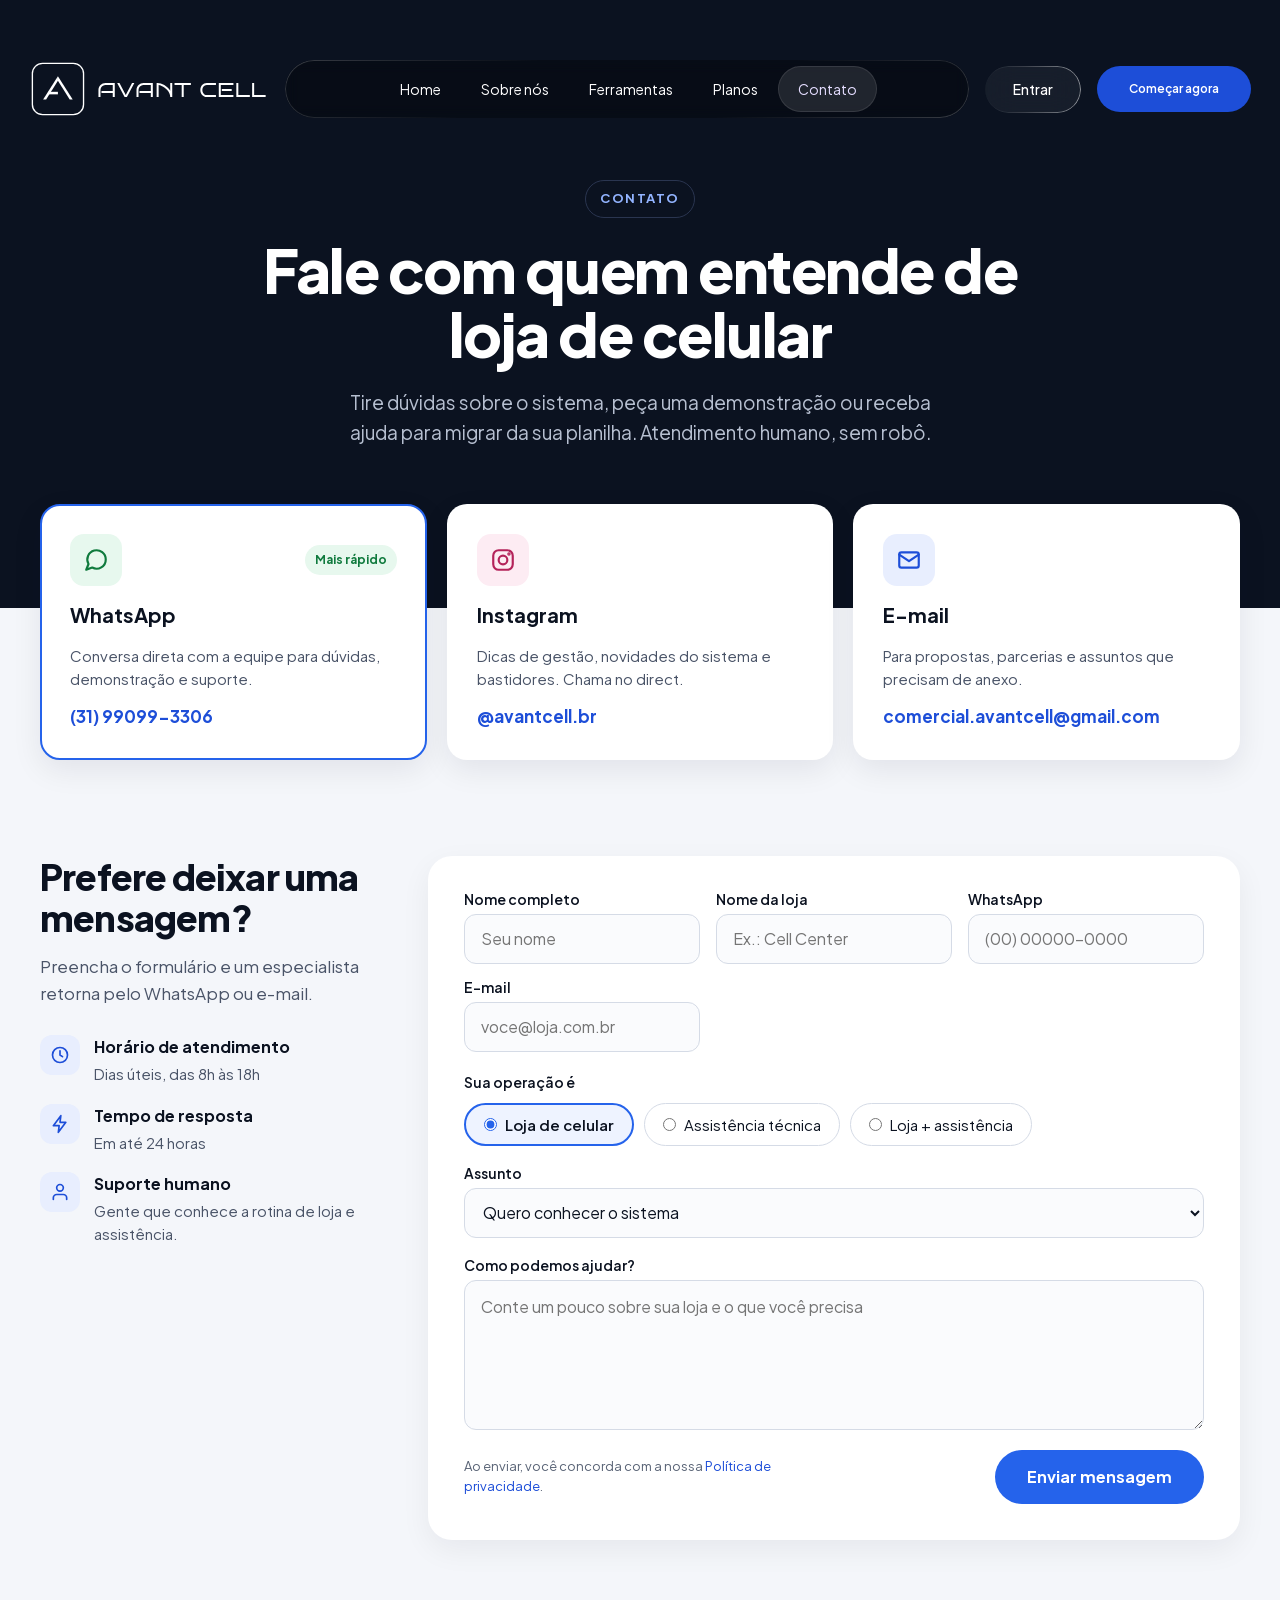
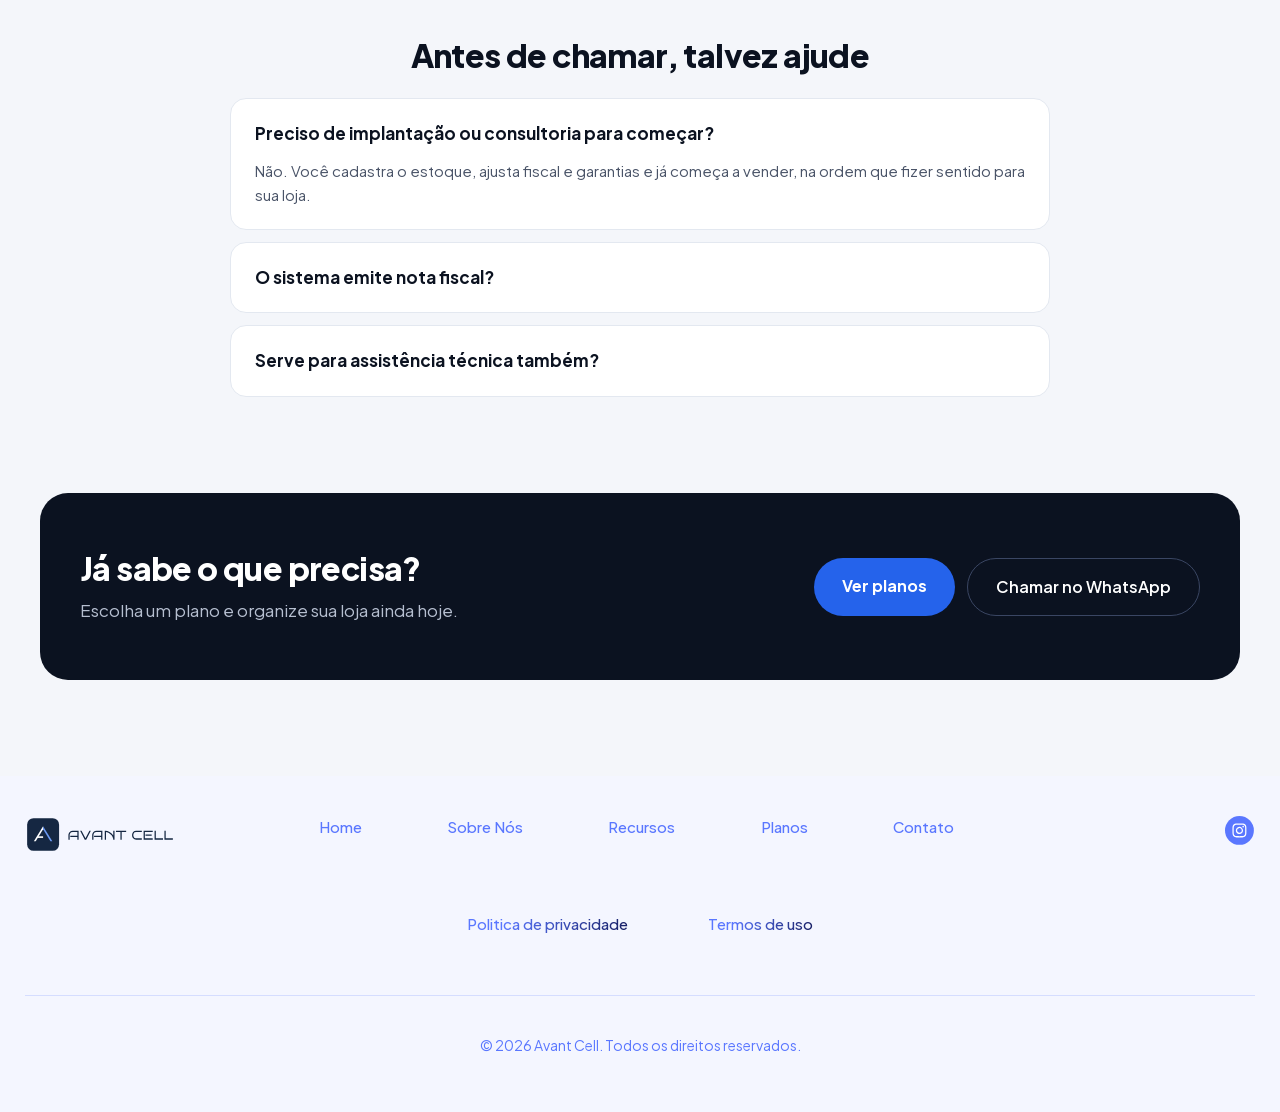
==== commit 5c03921a: "Contato volta a usar o cabecalho e o rodape do site O layout novo trazia um cabecalho proprio -- out" ====
--- a/contato/index.html
+++ b/contato/index.html
@@ -1,67 +1,424 @@
+
 <!DOCTYPE html>
 <html lang="pt-BR">
+
 <head>
-<meta charset="UTF-8">
-<meta name="viewport" content="width=device-width, initial-scale=1.0" />
-
-<title>Entre em Contato | Avant Cell</title>
-<meta name="description" content="Fale com a equipe do Avant Cell pelo WhatsApp, Instagram ou formulário. Estamos prontos para tirar suas dúvidas e ajudar você a crescer!" />
-<link rel="canonical" href="index.html" />
-<meta property="og:locale" content="pt_BR" />
-<meta property="og:type" content="article" />
-<meta property="og:title" content="Entre em Contato | Avant Cell" />
-<meta property="og:description" content="Fale com a equipe do Avant Cell pelo WhatsApp, Instagram ou formulário. Estamos prontos para tirar suas dúvidas e ajudar você a crescer!" />
-<meta property="og:url" content="index.html" />
-<meta property="og:site_name" content="Avant Cell" />
-<meta property="og:image" content="../wp-content/uploads/2026/09/avant-cell-compartilhamento.png" />
-<meta property="og:image:width" content="1200" />
-<meta property="og:image:height" content="630" />
-<meta property="og:image:type" content="image/png" />
-<meta name="twitter:card" content="summary_large_image" />
-
-<link rel="icon" href="../wp-content/uploads/2026/05/cropped-FAVICON-AVANT-CELL-32x32.webp" sizes="32x32" />
+	<meta charset="UTF-8">
+	<meta name="viewport" content="width=device-width, initial-scale=1.0" />
+		<meta name='robots' content='index, follow, max-image-preview:large, max-snippet:-1, max-video-preview:-1' />
+
+	<!-- This site is optimized with the Yoast SEO plugin v28.4 - https://yoast.com/product/yoast-seo-wordpress/ -->
+	<title>Entre em Contato | Avant Cell</title>
+	<meta name="description" content="Fale com a equipe do Avant Cell pelo WhatsApp, Instagram ou formulário. Estamos prontos para tirar suas dúvidas e ajudar você a crescer!" />
+	<link rel="canonical" href="index.html" />
+	<meta property="og:locale" content="pt_BR" />
+	<meta property="og:type" content="article" />
+	<meta property="og:title" content="Entre em Contato | Avant Cell" />
+	<meta property="og:description" content="Fale com a equipe do Avant Cell pelo WhatsApp, Instagram ou formulário. Estamos prontos para tirar suas dúvidas e ajudar você a crescer!" />
+	<meta property="og:url" content="index.html" />
+	<meta property="og:site_name" content="Avant Cell" />
+	<meta property="article:modified_time" content="2026-07-15T20:06:58+00:00" />
+	<meta property="og:image" content="../wp-content/uploads/2026/09/avant-cell-compartilhamento.png" />
+	<meta property="og:image:width" content="1200" />
+	<meta property="og:image:height" content="630" />
+	<meta property="og:image:type" content="image/png" />
+	<meta name="twitter:card" content="summary_large_image" />
+	<meta name="twitter:label1" content="Est. tempo de leitura" />
+	<meta name="twitter:data1" content="1 minuto" />
+	<script type="application/ld+json" class="yoast-schema-graph">{"@context":"https:\/\/schema.org","@graph":[{"@type":"WebPage","@id":"index.html","url":"index.html","name":"Entre em Contato | Avant Cell","isPartOf":{"@id":"..\/index.html#website"},"primaryImageOfPage":{"@id":"index.html#primaryimage"},"image":{"@id":"index.html#primaryimage"},"thumbnailUrl":"..\/wp-content\/uploads\/2026\/09\/avant-cell-compartilhamento.png","datePublished":"2026-05-10T01:57:15+00:00","dateModified":"2026-07-15T20:06:58+00:00","description":"Fale com a equipe do Avant Cell pelo WhatsApp, Instagram ou formulário. Estamos prontos para tirar suas dúvidas e ajudar você a crescer!","breadcrumb":{"@id":"index.html#breadcrumb"},"inLanguage":"pt-BR","potentialAction":[{"@type":"ReadAction","target":["index.html"]}]},{"@type":"ImageObject","inLanguage":"pt-BR","@id":"index.html#primaryimage","url":"..\/wp-content\/uploads\/2026\/09\/avant-cell-compartilhamento.png","contentUrl":"..\/wp-content\/uploads\/2026\/09\/avant-cell-compartilhamento.png","width":1200,"height":630,"caption":"Logo do Avant Cell"},{"@type":"BreadcrumbList","@id":"index.html#breadcrumb","itemListElement":[{"@type":"ListItem","position":1,"name":"Início","item":"..\/index.html"},{"@type":"ListItem","position":2,"name":"Contato &#8211; [Página Nova]"}]},{"@type":"WebSite","@id":"..\/index.html#website","url":"..\/index.html","name":"Avant Cell","description":"Sistema de Gestão Completo para Lojas de iPhone e Celulares","potentialAction":[{"@type":"SearchAction","target":{"@type":"EntryPoint","urlTemplate":"..\/index.html"},"query-input":{"@type":"PropertyValueSpecification","valueRequired":true,"valueName":"search_term_string"}}],"inLanguage":"pt-BR"}]}</script>
+	<!-- / Yoast SEO plugin. -->
+
+
+<script>
+var wpo_server_info_css = {"user_agent":"Mozilla\/5.0 (Windows NT 10.0; Win64; x64) AppleWebKit\/537.36 (KHTML, like Gecko) Chrome\/131.0.0.0 Safari\/537.36"}
+    var wpo_min307033b4=document.createElement("link");wpo_min307033b4.rel="stylesheet",wpo_min307033b4.type="text/css",wpo_min307033b4.media="async",wpo_min307033b4.href="../_ext/fonts.googleapis.com/css2__family_Plus_Jakarta_Sans_ital_wght_0_100_0_200_0_300_0_400_0.css",wpo_min307033b4.onload=function() {wpo_min307033b4.media="all"},document.getElementsByTagName("head")[0].appendChild(wpo_min307033b4);
+</script>
+<style id="wp-img-auto-sizes-contain-inline-css">
+img:is([sizes=auto i],[sizes^="auto," i]){contain-intrinsic-size:3000px 1500px}
+/*# sourceURL=wp-img-auto-sizes-contain-inline-css */
+</style>
+<style id="classic-theme-styles-inline-css">
+/*! This file is auto-generated */
+.wp-block-button__link{color:#fff;background-color:#32373c;border-radius:9999px;box-shadow:none;text-decoration:none;padding:calc(.667em + 2px) calc(1.333em + 2px);font-size:1.125em}.wp-block-file__button{background:#32373c;color:#fff;text-decoration:none}
+/*# sourceURL=/wp-includes/css/classic-themes.min.css */
+</style>
+<style id="safe-svg-svg-icon-style-inline-css">
+.safe-svg-cover{text-align:center}.safe-svg-cover .safe-svg-inside{display:inline-block;max-width:100%}.safe-svg-cover svg{fill:currentColor;height:100%;max-height:100%;max-width:100%;width:100%}
+
+/*# sourceURL=../wp-content/plugins/safe-svg/dist/safe-svg-block-frontend.css */
+</style>
+<style id="global-styles-inline-css">
+:root{--wp--preset--aspect-ratio--square: 1;--wp--preset--aspect-ratio--4-3: 4/3;--wp--preset--aspect-ratio--3-4: 3/4;--wp--preset--aspect-ratio--3-2: 3/2;--wp--preset--aspect-ratio--2-3: 2/3;--wp--preset--aspect-ratio--16-9: 16/9;--wp--preset--aspect-ratio--9-16: 9/16;--wp--preset--color--black: #000000;--wp--preset--color--cyan-bluish-gray: #abb8c3;--wp--preset--color--white: #ffffff;--wp--preset--color--pale-pink: #f78da7;--wp--preset--color--vivid-red: #cf2e2e;--wp--preset--color--luminous-vivid-orange: #ff6900;--wp--preset--color--luminous-vivid-amber: #fcb900;--wp--preset--color--light-green-cyan: #7bdcb5;--wp--preset--color--vivid-green-cyan: #00d084;--wp--preset--color--pale-cyan-blue: #8ed1fc;--wp--preset--color--vivid-cyan-blue: #0693e3;--wp--preset--color--vivid-purple: #9b51e0;--wp--preset--gradient--vivid-cyan-blue-to-vivid-purple: linear-gradient(135deg,rgb(6,147,227) 0%,rgb(155,81,224) 100%);--wp--preset--gradient--light-green-cyan-to-vivid-green-cyan: linear-gradient(135deg,rgb(122,220,180) 0%,rgb(0,208,130) 100%);--wp--preset--gradient--luminous-vivid-amber-to-luminous-vivid-orange: linear-gradient(135deg,rgb(252,185,0) 0%,rgb(255,105,0) 100%);--wp--preset--gradient--luminous-vivid-orange-to-vivid-red: linear-gradient(135deg,rgb(255,105,0) 0%,rgb(207,46,46) 100%);--wp--preset--gradient--very-light-gray-to-cyan-bluish-gray: linear-gradient(135deg,rgb(238,238,238) 0%,rgb(169,184,195) 100%);--wp--preset--gradient--cool-to-warm-spectrum: linear-gradient(135deg,rgb(74,234,220) 0%,rgb(151,120,209) 20%,rgb(207,42,186) 40%,rgb(238,44,130) 60%,rgb(251,105,98) 80%,rgb(254,248,76) 100%);--wp--preset--gradient--blush-light-purple: linear-gradient(135deg,rgb(255,206,236) 0%,rgb(152,150,240) 100%);--wp--preset--gradient--blush-bordeaux: linear-gradient(135deg,rgb(254,205,165) 0%,rgb(254,45,45) 50%,rgb(107,0,62) 100%);--wp--preset--gradient--luminous-dusk: linear-gradient(135deg,rgb(255,203,112) 0%,rgb(199,81,192) 50%,rgb(65,88,208) 100%);--wp--preset--gradient--pale-ocean: linear-gradient(135deg,rgb(255,245,203) 0%,rgb(182,227,212) 50%,rgb(51,167,181) 100%);--wp--preset--gradient--electric-grass: linear-gradient(135deg,rgb(202,248,128) 0%,rgb(113,206,126) 100%);--wp--preset--gradient--midnight: linear-gradient(135deg,rgb(2,3,129) 0%,rgb(40,116,252) 100%);--wp--preset--font-size--small: 13px;--wp--preset--font-size--medium: 20px;--wp--preset--font-size--large: 36px;--wp--preset--font-size--x-large: 42px;--wp--preset--spacing--20: 0.44rem;--wp--preset--spacing--30: 0.67rem;--wp--preset--spacing--40: 1rem;--wp--preset--spacing--50: 1.5rem;--wp--preset--spacing--60: 2.25rem;--wp--preset--spacing--70: 3.38rem;--wp--preset--spacing--80: 5.06rem;--wp--preset--shadow--natural: 6px 6px 9px rgba(0, 0, 0, 0.2);--wp--preset--shadow--deep: 12px 12px 50px rgba(0, 0, 0, 0.4);--wp--preset--shadow--sharp: 6px 6px 0px rgba(0, 0, 0, 0.2);--wp--preset--shadow--outlined: 6px 6px 0px -3px rgb(255, 255, 255), 6px 6px rgb(0, 0, 0);--wp--preset--shadow--crisp: 6px 6px 0px rgb(0, 0, 0);}.wp-block-button{--wp--preset--dimension--25: 25%;--wp--preset--dimension--50: 50%;--wp--preset--dimension--75: 75%;--wp--preset--dimension--100: 100%;}:where(body) { margin: 0; }:where(.is-layout-flex){gap: 0.5em;}:where(.is-layout-grid){gap: 0.5em;}body .is-layout-flex{display: flex;}.is-layout-flex{flex-wrap: wrap;align-items: center;}.is-layout-flex > :is(*, div){margin: 0;}body .is-layout-grid{display: grid;}.is-layout-grid > :is(*, div){margin: 0;}body{padding-top: 0px;padding-right: 0px;padding-bottom: 0px;padding-left: 0px;}:root :where(.wp-element-button, .wp-block-button__link){background-color: #32373c;border-width: 0;color: #fff;font-family: inherit;font-size: inherit;font-style: inherit;font-weight: inherit;letter-spacing: inherit;line-height: inherit;padding-top: calc(0.667em + 2px);padding-right: calc(1.333em + 2px);padding-bottom: calc(0.667em + 2px);padding-left: calc(1.333em + 2px);text-decoration: none;text-transform: inherit;}.has-black-color{color: var(--wp--preset--color--black) !important;}.has-cyan-bluish-gray-color{color: var(--wp--preset--color--cyan-bluish-gray) !important;}.has-white-color{color: var(--wp--preset--color--white) !important;}.has-pale-pink-color{color: var(--wp--preset--color--pale-pink) !important;}.has-vivid-red-color{color: var(--wp--preset--color--vivid-red) !important;}.has-luminous-vivid-orange-color{color: var(--wp--preset--color--luminous-vivid-orange) !important;}.has-luminous-vivid-amber-color{color: var(--wp--preset--color--luminous-vivid-amber) !important;}.has-light-green-cyan-color{color: var(--wp--preset--color--light-green-cyan) !important;}.has-vivid-green-cyan-color{color: var(--wp--preset--color--vivid-green-cyan) !important;}.has-pale-cyan-blue-color{color: var(--wp--preset--color--pale-cyan-blue) !important;}.has-vivid-cyan-blue-color{color: var(--wp--preset--color--vivid-cyan-blue) !important;}.has-vivid-purple-color{color: var(--wp--preset--color--vivid-purple) !important;}.has-black-background-color{background-color: var(--wp--preset--color--black) !important;}.has-cyan-bluish-gray-background-color{background-color: var(--wp--preset--color--cyan-bluish-gray) !important;}.has-white-background-color{background-color: var(--wp--preset--color--white) !important;}.has-pale-pink-background-color{background-color: var(--wp--preset--color--pale-pink) !important;}.has-vivid-red-background-color{background-color: var(--wp--preset--color--vivid-red) !important;}.has-luminous-vivid-orange-background-color{background-color: var(--wp--preset--color--luminous-vivid-orange) !important;}.has-luminous-vivid-amber-background-color{background-color: var(--wp--preset--color--luminous-vivid-amber) !important;}.has-light-green-cyan-background-color{background-color: var(--wp--preset--color--light-green-cyan) !important;}.has-vivid-green-cyan-background-color{background-color: var(--wp--preset--color--vivid-green-cyan) !important;}.has-pale-cyan-blue-background-color{background-color: var(--wp--preset--color--pale-cyan-blue) !important;}.has-vivid-cyan-blue-background-color{background-color: var(--wp--preset--color--vivid-cyan-blue) !important;}.has-vivid-purple-background-color{background-color: var(--wp--preset--color--vivid-purple) !important;}.has-black-border-color{border-color: var(--wp--preset--color--black) !important;}.has-cyan-bluish-gray-border-color{border-color: var(--wp--preset--color--cyan-bluish-gray) !important;}.has-white-border-color{border-color: var(--wp--preset--color--white) !important;}.has-pale-pink-border-color{border-color: var(--wp--preset--color--pale-pink) !important;}.has-vivid-red-border-color{border-color: var(--wp--preset--color--vivid-red) !important;}.has-luminous-vivid-orange-border-color{border-color: var(--wp--preset--color--luminous-vivid-orange) !important;}.has-luminous-vivid-amber-border-color{border-color: var(--wp--preset--color--luminous-vivid-amber) !important;}.has-light-green-cyan-border-color{border-color: var(--wp--preset--color--light-green-cyan) !important;}.has-vivid-green-cyan-border-color{border-color: var(--wp--preset--color--vivid-green-cyan) !important;}.has-pale-cyan-blue-border-color{border-color: var(--wp--preset--color--pale-cyan-blue) !important;}.has-vivid-cyan-blue-border-color{border-color: var(--wp--preset--color--vivid-cyan-blue) !important;}.has-vivid-purple-border-color{border-color: var(--wp--preset--color--vivid-purple) !important;}.has-vivid-cyan-blue-to-vivid-purple-gradient-background{background: var(--wp--preset--gradient--vivid-cyan-blue-to-vivid-purple) !important;}.has-light-green-cyan-to-vivid-green-cyan-gradient-background{background: var(--wp--preset--gradient--light-green-cyan-to-vivid-green-cyan) !important;}.has-luminous-vivid-amber-to-luminous-vivid-orange-gradient-background{background: var(--wp--preset--gradient--luminous-vivid-amber-to-luminous-vivid-orange) !important;}.has-luminous-vivid-orange-to-vivid-red-gradient-background{background: var(--wp--preset--gradient--luminous-vivid-orange-to-vivid-red) !important;}.has-very-light-gray-to-cyan-bluish-gray-gradient-background{background: var(--wp--preset--gradient--very-light-gray-to-cyan-bluish-gray) !important;}.has-cool-to-warm-spectrum-gradient-background{background: var(--wp--preset--gradient--cool-to-warm-spectrum) !important;}.has-blush-light-purple-gradient-background{background: var(--wp--preset--gradient--blush-light-purple) !important;}.has-blush-bordeaux-gradient-background{background: var(--wp--preset--gradient--blush-bordeaux) !important;}.has-luminous-dusk-gradient-background{background: var(--wp--preset--gradient--luminous-dusk) !important;}.has-pale-ocean-gradient-background{background: var(--wp--preset--gradient--pale-ocean) !important;}.has-electric-grass-gradient-background{background: var(--wp--preset--gradient--electric-grass) !important;}.has-midnight-gradient-background{background: var(--wp--preset--gradient--midnight) !important;}.has-small-font-size{font-size: var(--wp--preset--font-size--small) !important;}.has-medium-font-size{font-size: var(--wp--preset--font-size--medium) !important;}.has-large-font-size{font-size: var(--wp--preset--font-size--large) !important;}.has-x-large-font-size{font-size: var(--wp--preset--font-size--x-large) !important;}
+:root :where(.wp-block-icon svg){width: 24px;}
+:where(.wp-block-gallery.is-layout-flex){gap: var( --wp--style--gallery-gap-default, var( --gallery-block--gutter-size, var( --wp--style--block-gap, 0.5em ) ) );}:where(.wp-block-gallery.is-layout-grid){gap: var( --wp--style--gallery-gap-default, var( --gallery-block--gutter-size, var( --wp--style--block-gap, 0.5em ) ) );}
+:where(.wp-block-latest-posts.is-layout-flex){gap: 1.25em;}:where(.wp-block-latest-posts.is-layout-grid){gap: 1.25em;}
+:where(.wp-block-post-template.is-layout-flex){gap: 1.25em;}:where(.wp-block-post-template.is-layout-grid){gap: 1.25em;}
+:where(.wp-block-term-template.is-layout-flex){gap: 1.25em;}:where(.wp-block-term-template.is-layout-grid){gap: 1.25em;}
+:where(.wp-block-columns.is-layout-flex){gap: 2em;}:where(.wp-block-columns.is-layout-grid){gap: 2em;}
+:root :where(.wp-block-pullquote){font-size: 1.5em;line-height: 1.6;}
+/*# sourceURL=global-styles-inline-css */
+</style>
+<link rel='stylesheet' id='wpo_min-header-0-css' href='../wp-content/cache/wpo-minify/1787875534/assets/wpo-minify-header-6ce2c83e.min.css' media='all' />
+<script type='text/javascript'>
+		var elementskit = {
+			resturl: '',
+		}
+
+		</script><script id="wpo_min-header-0-js" src="../wp-content/cache/wpo-minify/1787875534/assets/wpo-minify-header-b1f016dd.min.js"></script>
+<meta name="generator" content="Elementor 4.2.3; features: e_font_icon_svg, additional_custom_breakpoints; settings: css_print_method-external, google_font-enabled, font_display-swap">
+			<style>
+				.e-con.e-parent:nth-of-type(n+4):not(.e-lazyloaded):not(.e-no-lazyload),
+				.e-con.e-parent:nth-of-type(n+4):not(.e-lazyloaded):not(.e-no-lazyload) * {
+					background-image: none !important;
+				}
+				@media screen and (max-height: 1024px) {
+					.e-con.e-parent:nth-of-type(n+3):not(.e-lazyloaded):not(.e-no-lazyload),
+					.e-con.e-parent:nth-of-type(n+3):not(.e-lazyloaded):not(.e-no-lazyload) * {
+						background-image: none !important;
+					}
+				}
+				@media screen and (max-height: 640px) {
+					.e-con.e-parent:nth-of-type(n+2):not(.e-lazyloaded):not(.e-no-lazyload),
+					.e-con.e-parent:nth-of-type(n+2):not(.e-lazyloaded):not(.e-no-lazyload) * {
+						background-image: none !important;
+					}
+				}
+			</style>
+			<link rel="icon" href="../wp-content/uploads/2026/05/cropped-FAVICON-AVANT-CELL-32x32.webp" sizes="32x32" />
 <link rel="icon" href="../wp-content/uploads/2026/05/cropped-FAVICON-AVANT-CELL-192x192.webp" sizes="192x192" />
 <link rel="apple-touch-icon" href="../wp-content/uploads/2026/05/cropped-FAVICON-AVANT-CELL-180x180.webp" />
-
-<!-- Plus Jakarta Sans já vem espelhada no site; esta é a folha que traz o peso
-     800 usado nos títulos desta página. -->
-<link rel="stylesheet" href="../_ext/fonts.googleapis.com/css2__family_Plus_Jakarta_Sans_ital_wght_0_100_0_200_0_300_0_400_0.css" />
-
+<meta name="msapplication-TileImage" content="../wp-content/uploads/2026/05/cropped-FAVICON-AVANT-CELL-270x270.webp" />
+<link rel="stylesheet" href="../avc-ajustes.css" />
+
+<!-- Estilos do layout da pagina de contato. Tudo sob .pagina-contato: o
+     cabecalho e o rodape do site ficam de fora. -->
 <style>
-	body { margin: 0; background: #F4F6FA; }
-	a { color: #1D4ED8; }
-	a:hover { color: #1E3A8A; }
-	input, textarea, select, button { font-family: inherit; }
-	details summary { cursor: pointer; list-style: none; }
-	details summary::-webkit-details-marker { display: none; }
+	.pagina-contato { font-family: 'Plus Jakarta Sans', system-ui, sans-serif; color: #0B1220; background: #F4F6FA; }
+	.pagina-contato a { color: #1D4ED8; }
+	.pagina-contato a:hover { color: #1E3A8A; }
+	.pagina-contato input,
+	.pagina-contato textarea,
+	.pagina-contato select,
+	.pagina-contato button { font-family: inherit; }
+	.pagina-contato details summary { cursor: pointer; list-style: none; }
+	.pagina-contato details summary::-webkit-details-marker { display: none; }
+
+	/* o cabecalho do site e fixo: o hero precisa comecar abaixo dele */
+	.pagina-contato .contato-hero { padding-top: 180px !important; }
+	@media (max-width: 1024px) { .pagina-contato .contato-hero { padding-top: 160px !important; } }
 </style>
 </head>
 
-<body>
-<div style="font-family: 'Plus Jakarta Sans', system-ui, sans-serif; color: #0B1220; background: #F4F6FA; min-height: 100vh;">
-
-<!-- CABEÇALHO -->
-<header style="background: #0B1220; padding: 0 24px;">
-<div style="max-width: 1200px; margin: 0 auto; min-height: 76px; display: flex; align-items: center; justify-content: space-between; gap: 16px; flex-wrap: wrap; padding: 14px 0;">
-<a href="../index.html" aria-label="Avant Cell — página inicial" style="display: inline-flex; align-items: center;">
-<img src="../wp-content/uploads/2026/05/LOGO.svg" width="186" height="33" alt="Avant Cell" style="display: block; height: 33px; width: auto;" />
-</a>
-<nav aria-label="Principal" style="display: flex; gap: 28px; flex-wrap: wrap; font-size: 15px;">
-<a href="../index.html" style="color: #C7CEDB; text-decoration: none;">Home</a>
-<a href="../sobre/index.html" style="color: #C7CEDB; text-decoration: none;">Sobre nós</a>
-<a href="../recursos/index.html" style="color: #C7CEDB; text-decoration: none;">Ferramentas</a>
-<a href="../planos/index.html" style="color: #C7CEDB; text-decoration: none;">Planos</a>
-<a href="index.html" aria-current="page" style="color: #FFFFFF; text-decoration: none; font-weight: 600;">Contato</a>
-</nav>
-<div style="display: flex; gap: 10px; align-items: center;">
-<a href="../entrar/index.html" style="color: #FFFFFF; text-decoration: none; font-size: 15px; padding: 12px 16px;">Entrar</a>
-<a href="../planos/index.html" style="background: #2563EB; color: #FFFFFF; text-decoration: none; font-weight: 600; font-size: 15px; padding: 12px 22px; border-radius: 999px;">Começar agora</a>
-</div>
-</div>
-</header>
+<body data-rsssl=1 class="wp-singular page-template-default page page-id-6288 wp-theme-hello-elementor elementor-default elementor-kit-7 elementor-page elementor-page-6288">
+
+			<e-page-transition preloader-type="image" preloader-image-url="../wp-content/uploads/2026/05/LOGO.svg" class="e-page-transition--entering" >
+					</e-page-transition>
+
+			<a class="skip-link screen-reader-text" href="#content">
+			Skip to content		</a>
+	
+	
+	<div class="ekit-template-content-markup ekit-template-content-header ekit-template-content-theme-support">
+				<div data-elementor-type="wp-post" data-elementor-id="7100" class="elementor elementor-7100" data-elementor-post-type="elementskit_template">
+				<div class="elementor-element elementor-element-f2a8e10 e-flex e-con-boxed e-con e-parent" data-id="f2a8e10" data-element_type="container" data-e-type="container" data-settings="{&quot;position&quot;:&quot;fixed&quot;}">
+					<div class="e-con-inner">
+		<div class="elementor-element elementor-element-bdb4819 e-con-full e-flex e-con e-child" data-id="bdb4819" data-element_type="container" data-e-type="container" data-settings="{&quot;animation_mobile&quot;:&quot;none&quot;}">
+		<div class="elementor-element elementor-element-4a8f16e e-con-full e-flex e-con e-child" data-id="4a8f16e" data-element_type="container" data-e-type="container">
+		<div class="elementor-element elementor-element-eb8a4cd e-con-full e-flex e-con e-child" data-id="eb8a4cd" data-element_type="container" data-e-type="container">
+				<div class="elementor-element elementor-element-1644d3e minha-logo elementor-hidden-mobile elementor-widget elementor-widget-image" data-id="1644d3e" data-element_type="widget" data-e-type="widget" data-widget_type="image.default">
+																<a href="../index.html">
+							<img width="186" height="33" src="../wp-content/uploads/2026/05/LOGO.svg" class="attachment-full size-full wp-image-5960" alt="" />								</a>
+															</div>
+		<div class="elementor-element elementor-element-baeba61 e-con-full e-flex e-con e-child" data-id="baeba61" data-element_type="container" data-e-type="container" data-settings="{&quot;animation&quot;:&quot;none&quot;,&quot;animation_mobile&quot;:&quot;none&quot;}">
+				<div class="elementor-element elementor-element-547b1d4 elementor-widget__width-auto elementor-widget-mobile__width-auto elementor-nav-menu--stretch elementor-nav-menu--dropdown-tablet elementor-nav-menu__text-align-aside elementor-nav-menu--toggle elementor-nav-menu--burger elementor-widget elementor-widget-nav-menu" data-id="547b1d4" data-element_type="widget" data-e-type="widget" data-settings="{&quot;full_width&quot;:&quot;stretch&quot;,&quot;toggle_icon_hover_animation&quot;:&quot;grow&quot;,&quot;layout&quot;:&quot;horizontal&quot;,&quot;submenu_icon&quot;:{&quot;value&quot;:&quot;&lt;svg aria-hidden=\&quot;true\&quot; class=\&quot;e-font-icon-svg e-fas-caret-down\&quot; viewBox=\&quot;0 0 320 512\&quot; xmlns=\&quot;http:\/\/www.w3.org\/2000\/svg\&quot;&gt;&lt;path d=\&quot;M31.3 192h257.3c17.8 0 26.7 21.5 14.1 34.1L174.1 354.8c-7.8 7.8-20.5 7.8-28.3 0L17.2 226.1C4.6 213.5 13.5 192 31.3 192z\&quot;&gt;&lt;\/path&gt;&lt;\/svg&gt;&quot;,&quot;library&quot;:&quot;fa-solid&quot;},&quot;toggle&quot;:&quot;burger&quot;}" data-widget_type="nav-menu.default">
+								<nav aria-label="Menu" class="elementor-nav-menu--main elementor-nav-menu__container elementor-nav-menu--layout-horizontal e--pointer-none">
+				<ul id="menu-1-547b1d4" class="elementor-nav-menu"><li class="menu-item menu-item-type-custom menu-item-object-custom menu-item-home menu-item-7103"><a href="../index.html" class="elementor-item">Home</a></li>
+<li class="menu-item menu-item-type-custom menu-item-object-custom menu-item-7104"><a href="../sobre/index.html" class="elementor-item">Sobre nós</a></li>
+<li class="menu-item menu-item-type-custom menu-item-object-custom menu-item-has-children menu-item-7105"><a href="../recursos/index.html" class="elementor-item elementor-item-anchor">Ferramentas</a>
+<ul class="sub-menu elementor-nav-menu--dropdown">
+	<li class="menu-item menu-item-type-custom menu-item-object-custom menu-item-has-children menu-item-7109"><a href="#" class="elementor-sub-item elementor-item-anchor">Ferramentas</a>
+	<ul class="sub-menu elementor-nav-menu--dropdown">
+		
+		
+		<li class="menu-item menu-item-type-custom menu-item-object-custom menu-item-7154"><a href="../recursos/index.html" class="elementor-sub-item">Recursos</a></li>
+	</ul>
+</li>
+</ul>
+</li>
+<li class="menu-item menu-item-type-custom menu-item-object-custom menu-item-7317"><a href="../planos/index.html" class="elementor-item">Planos</a></li>
+
+<li class="menu-item menu-item-type-custom menu-item-object-custom current-menu-item menu-item-7108"><a href="index.html" aria-current="page" class="elementor-item elementor-item-active">Contato</a></li>
+</ul>			</nav>
+					<div class="elementor-menu-toggle" role="button" tabindex="0" aria-label="Menu Toggle" aria-expanded="false">
+			<svg aria-hidden="true" role="presentation" class="elementor-menu-toggle__icon--open elementor-animation-grow e-font-icon-svg e-eicon-menu-bar" viewBox="0 0 1000 1000" xmlns="http://www.w3.org/2000/svg"><path d="M104 333H896C929 333 958 304 958 271S929 208 896 208H104C71 208 42 237 42 271S71 333 104 333ZM104 583H896C929 583 958 554 958 521S929 458 896 458H104C71 458 42 487 42 521S71 583 104 583ZM104 833H896C929 833 958 804 958 771S929 708 896 708H104C71 708 42 737 42 771S71 833 104 833Z"></path></svg><svg aria-hidden="true" role="presentation" class="elementor-menu-toggle__icon--close elementor-animation-grow e-font-icon-svg e-eicon-close" viewBox="0 0 1000 1000" xmlns="http://www.w3.org/2000/svg"><path d="M742 167L500 408 258 167C246 154 233 150 217 150 196 150 179 158 167 167 154 179 150 196 150 212 150 229 154 242 171 254L408 500 167 742C138 771 138 800 167 829 196 858 225 858 254 829L496 587 738 829C750 842 767 846 783 846 800 846 817 842 829 829 842 817 846 804 846 783 846 767 842 750 829 737L588 500 833 258C863 229 863 200 833 171 804 137 775 137 742 167Z"></path></svg>		</div>
+					<nav class="elementor-nav-menu--dropdown elementor-nav-menu__container" aria-hidden="true">
+				<ul id="menu-2-547b1d4" class="elementor-nav-menu"><li class="menu-item menu-item-type-custom menu-item-object-custom menu-item-home menu-item-7103"><a href="../index.html" class="elementor-item" tabindex="-1">Home</a></li>
+<li class="menu-item menu-item-type-custom menu-item-object-custom menu-item-7104"><a href="../sobre/index.html" class="elementor-item" tabindex="-1">Sobre nós</a></li>
+<li class="menu-item menu-item-type-custom menu-item-object-custom menu-item-has-children menu-item-7105"><a href="../recursos/index.html" class="elementor-item elementor-item-anchor" tabindex="-1">Ferramentas</a>
+<ul class="sub-menu elementor-nav-menu--dropdown">
+	<li class="menu-item menu-item-type-custom menu-item-object-custom menu-item-has-children menu-item-7109"><a href="#" class="elementor-sub-item elementor-item-anchor" tabindex="-1">Ferramentas</a>
+	<ul class="sub-menu elementor-nav-menu--dropdown">
+		
+		
+		<li class="menu-item menu-item-type-custom menu-item-object-custom menu-item-7154"><a href="../recursos/index.html" class="elementor-sub-item" tabindex="-1">Recursos</a></li>
+	</ul>
+</li>
+</ul>
+</li>
+<li class="menu-item menu-item-type-custom menu-item-object-custom menu-item-7317"><a href="../planos/index.html" class="elementor-item" tabindex="-1">Planos</a></li>
+
+<li class="menu-item menu-item-type-custom menu-item-object-custom current-menu-item menu-item-7108"><a href="index.html" aria-current="page" class="elementor-item elementor-item-active" tabindex="-1">Contato</a></li>
+</ul>			</nav>
+						</div>
+				<div class="elementor-element elementor-element-f0c18a2 minha-logo elementor-hidden-widescreen elementor-hidden-desktop elementor-hidden-laptop elementor-hidden-tablet elementor-widget elementor-widget-image" data-id="f0c18a2" data-element_type="widget" data-e-type="widget" data-widget_type="image.default">
+																<a href="../index.html">
+							<img width="186" height="33" src="../wp-content/uploads/2026/05/LOGO.svg" class="attachment-full size-full wp-image-5960" alt="" />								</a>
+															</div>
+				<div class="elementor-element elementor-element-cbf3d8f elementor-widget__width-initial elementor-absolute elementor-widget elementor-widget-html" data-id="cbf3d8f" data-element_type="widget" data-e-type="widget" data-settings="{&quot;_position&quot;:&quot;absolute&quot;}" data-widget_type="html.default">
+					<script>
+// Mudamos de 'DOMContentLoaded' para 'load' para garantir que as imagens e CSS básicos carregaram
+window.addEventListener('load', function () {
+  const menus = document.querySelectorAll('nav.elementor-nav-menu--main');
+
+  menus.forEach(function (menuWrapper) {
+    const ul = menuWrapper.querySelector('ul.elementor-nav-menu');
+    if (!ul) return;
+
+    // Pega APENAS os <li> principais, ignorando submenus
+    const items = Array.from(ul.children).filter(child => child.tagName === 'LI');
+    if (!items.length) return;
+
+    const highlight = document.createElement('div');
+    highlight.className = 'menu-highlight';
+    ul.appendChild(highlight);
+
+    let activeItem = ul.querySelector('li.current-menu-item') || items[0];
+
+    function moveHighlight(item) {
+      if (!item) return;
+
+      const link = item.querySelector('a.elementor-item');
+      if (!link) return;
+
+      // Mede o UL e o Link na mesma proporção
+      const ulRect = ul.getBoundingClientRect();
+      const linkRect = link.getBoundingClientRect();
+
+      // Calcula a diferença exata
+      const left = linkRect.left - ulRect.left;
+      const top = linkRect.top - ulRect.top;
+
+      highlight.style.width = linkRect.width + 'px';
+      highlight.style.height = linkRect.height + 'px';
+      highlight.style.transform = `translate(${left}px, ${top}px)`;
+      highlight.classList.add('is-visible');
+    }
+
+    // ==========================================
+    // A MÁGICA AQUI: O Comando document.fonts.ready 
+    // obriga o script a esperar as fontes terminarem de 
+    // renderizar na tela antes de tirar as medidas da pílula!
+    // ==========================================
+    document.fonts.ready.then(function() {
+        setTimeout(function() {
+            moveHighlight(activeItem);
+        }, 150); // Um fôlego extra de 150ms pro Elementor se estabilizar
+    });
+
+    items.forEach(function (item) {
+      item.addEventListener('mouseenter', function () {
+        moveHighlight(item);
+      });
+
+      item.addEventListener('click', function () {
+        items.forEach(function (t) {
+          t.classList.remove('current-menu-item');
+        });
+        item.classList.add('current-menu-item');
+        activeItem = item;
+        moveHighlight(activeItem);
+      });
+    });
+
+    ul.addEventListener('mouseleave', function () {
+      moveHighlight(activeItem);
+    });
+
+    window.addEventListener('resize', function () {
+      moveHighlight(activeItem);
+    });
+  });
+});
+</script>				</div>
+				</div>
+				<div class="elementor-element elementor-element-ec60a1e elementor-hidden-mobile elementor-widget elementor-widget-html" data-id="ec60a1e" data-element_type="widget" data-e-type="widget" data-widget_type="html.default">
+					<style>
+@import url('../_ext/fonts.googleapis.com/css2__family_Plus_Jakarta_Sans_wght_400_500_600_display_swap.css');
+
+.btn-glass-header {
+    position: relative;
+    display: inline-flex;
+    align-items: center;
+    justify-content: center;
+    
+    /* Tipografia */
+    font-family: 'Plus Jakarta Sans', sans-serif !important;
+    font-size: 14px;
+    font-weight: 500;
+    text-decoration: none;
+    
+    /* Fundo de vidro adaptativo */
+    background: rgba(255, 255, 255, 0.05); 
+    backdrop-filter: blur(15px);
+    -webkit-backdrop-filter: blur(15px);
+    
+    color: #ffffff;
+    padding: 13px 28px;
+    border-radius: 100px;
+    transition: all 0.4s cubic-bezier(0.4, 0, 0.2, 1);
+    cursor: pointer;
+    
+    /* Remove a borda padrão */
+    border: none;
+    z-index: 1;
+}
+
+/* A MÁGICA DA BORDA: Degradê que some na esquerda */
+.btn-glass-header::before {
+    content: "";
+    position: absolute;
+    inset: 0;
+    border-radius: 100px;
+    padding: 1px; /* Espessura da borda */
+    
+    /* Degradê: Transparente (0%) na esquerda -> Branco translúcido na direita */
+    background: linear-gradient(to right, rgba(255, 255, 255, 0) 0%, rgba(255, 255, 255, 0.15) 40%, rgba(255, 255, 255, 0.5) 100%);
+    
+    /* Máscara que corta o miolo e deixa só a borda visível */
+    -webkit-mask: linear-gradient(#fff 0 0) content-box, linear-gradient(#fff 0 0);
+    -webkit-mask-composite: xor;
+    mask-composite: exclude;
+    pointer-events: none;
+    z-index: -1;
+    transition: all 0.4s ease;
+}
+
+/* --- ESTADO PARA FUNDO CLARO --- */
+/* Aplique a classe .fundo-claro no header ou container pai */
+.fundo-claro .btn-glass-header {
+    background: rgba(0, 0, 0, 0.03);
+    color: #1a1a1a !important;
+}
+
+.fundo-claro .btn-glass-header::before {
+    /* Borda degradê escura para fundo claro */
+    background: linear-gradient(to right, rgba(0, 0, 0, 0) 0%, rgba(0, 0, 0, 0.1) 40%, rgba(0, 0, 0, 0.3) 100%);
+}
+
+/* --- EFEITOS DE HOVER --- */
+.btn-glass-header:hover {
+    transform: translateY(-1px);
+    background: rgba(255, 255, 255, 0.1);
+    box-shadow: 0 4px 15px rgba(0, 0, 0, 0.1);
+    color: #ffffff;
+}
+
+.btn-glass-header:hover::before {
+    /* Brilha um pouco mais a borda no hover */
+    background: linear-gradient(to right, rgba(255, 255, 255, 0) 0%, rgba(255, 255, 255, 0.25) 40%, rgba(255, 255, 255, 0.7) 100%);
+}
+
+.fundo-claro .btn-glass-header:hover {
+    background: rgba(0, 0, 0, 0.06);
+    color: #000000 !important;
+}
+
+.fundo-claro .btn-glass-header:hover::before {
+    background: linear-gradient(to right, rgba(0, 0, 0, 0) 0%, rgba(0, 0, 0, 0.15) 40%, rgba(0, 0, 0, 0.4) 100%);
+}
+
+.btn-glass-header:active {
+    transform: scale(0.98);
+}
+</style>
+
+<a href="../entrar/index.html" class="btn-glass-header">
+    Entrar
+</a>				</div>
+				<div class="elementor-element elementor-element-9516fa4 elementor-hidden-mobile elementor-widget elementor-widget-html" data-id="9516fa4" data-element_type="widget" data-e-type="widget" data-widget_type="html.default">
+					<style>
+@import url('../_ext/fonts.googleapis.com/css2__family_Plus_Jakarta_Sans_wght_400_500_600_700_display_swap.css');
+
+.btn-principal-roxo {
+    display: inline-flex;
+    align-items: center;
+    justify-content: center;
+    
+    /* Configuração da Fonte */
+    font-family: 'Plus Jakarta Sans', sans-serif !important;
+    font-size: 12px;
+    font-weight: 600; /* Aumentei levemente para destacar a nova fonte */
+    color: #ffffff;
+    
+    /* Mantendo seu gradiente original e animação */
+    background: #1D4ED8;
+    
+    padding: 14px 32px;
+    border-radius: 30px; 
+    text-decoration: none;
+    transition: all 0.4s ease;
+    width: max-content;
+    border: none;
+    cursor: pointer;
+}
+
+/* A Mágica do Loop Infinito */
+@keyframes passarCoresContinuo {
+    0% { background-position: 0% 50%; }
+    100% { background-position: 100% 50%; }
+}
+
+/* EFEITOS DE HOVER */
+.btn-principal-roxo:hover {
+    color: #ffffff !important;
+    text-decoration: none;
+    transform: scale(1.03) translateY(-4px); 
+    box-shadow: 0 0 15px rgba(29, 78, 216, 0.6), 
+                0 0 30px rgba(29, 78, 216, 0.4);
+}
+
+.btn-principal-roxo:active {
+    transform: scale(0.99) translateY(0px);
+    color: #ffffff !important;
+}
+
+/* RESPONSIVIDADE */
+@media (max-width: 767px) {
+    .btn-principal-roxo {
+        padding: 12px 24px;
+        font-size: 14px;
+    }
+}
+</style>
+
+<a href="../planos/index.html" class="btn-principal-roxo">
+    Começar agora
+</a>				</div>
+				</div>
+				</div>
+				</div>
+					</div>
+				</div>
+				</div>
+			</div>
+
+	
+
+<main id="content" class="site-main">
+<div class="pagina-contato">
 
 <!-- HERO -->
-<section style="background: #0B1220; color: #FFFFFF; padding: 72px 24px 160px;">
+<section class="contato-hero" style="background: #0B1220; color: #FFFFFF; padding: 72px 24px 160px;">
 <div style="max-width: 1200px; margin: 0 auto; display: flex; flex-direction: column; align-items: center; text-align: center; gap: 20px;">
 <span style="font-size: 13px; font-weight: 700; letter-spacing: 1.5px; text-transform: uppercase; color: #93B4FF; border: 1px solid #2A3550; padding: 8px 14px; border-radius: 999px;">Contato</span>
 <h1 style="margin: 0; font-size: clamp(36px, 5vw, 60px); line-height: 1.08; font-weight: 800; letter-spacing: -1.5px; max-width: 820px;">Fale com quem entende de loja de celular</h1>
@@ -220,18 +577,8 @@
 </div>
 </section>
 
-<!-- RODAPÉ -->
-<footer style="border-top: 1px solid #E3E8F0; padding: 32px 24px;">
-<div style="max-width: 1200px; margin: 0 auto; display: flex; flex-wrap: wrap; justify-content: space-between; gap: 16px; font-size: 14px; color: #5B6577;">
-<span>© 2026 Avant Cell. Todos os direitos reservados.</span>
-<div style="display: flex; gap: 20px; flex-wrap: wrap;">
-<a href="../politica-de-privacidade/index.html" style="color: #5B6577;">Política de privacidade</a>
-<a href="../termo-de-uso/index.html" style="color: #5B6577;">Termos de uso</a>
-</div>
-</div>
-</footer>
-
-</div>
+</div>
+</main>
 
 <script>
 /* O formulário do layout não tinha para onde enviar: o botão era um
@@ -264,5 +611,149 @@
 	});
 })();
 </script>
+
+
+			<footer data-elementor-type="footer" data-elementor-id="1309" class="elementor elementor-1309 elementor-location-footer" data-elementor-post-type="elementor_library">
+			<div class="elementor-element elementor-element-51d201e e-con-full e-flex e-con e-parent" data-id="51d201e" data-element_type="container" data-e-type="container">
+		<div class="elementor-element elementor-element-c88ef83 e-flex e-con-boxed e-con e-child" data-id="c88ef83" data-element_type="container" data-e-type="container" data-settings="{&quot;background_background&quot;:&quot;classic&quot;}">
+					<div class="e-con-inner">
+		<div class="elementor-element elementor-element-e86d71e e-con-full e-flex e-con e-child" data-id="e86d71e" data-element_type="container" data-e-type="container">
+				<div class="elementor-element elementor-element-97ea5ef elementor-widget elementor-widget-image" data-id="97ea5ef" data-element_type="widget" data-e-type="widget" data-widget_type="image.default">
+																<a href="../index.html">
+							<img width="186" height="33" src="../wp-content/uploads/2026/05/LOGO2.svg" class="elementor-animation-grow attachment-full size-full wp-image-6115" alt="" />								</a>
+															</div>
+		<div class="elementor-element elementor-element-6a13557 e-flex e-con-boxed e-con e-child" data-id="6a13557" data-element_type="container" data-e-type="container">
+					<div class="e-con-inner">
+				<div class="elementor-element elementor-element-ef35854 elementor-widget elementor-widget-button" data-id="ef35854" data-element_type="widget" data-e-type="widget" data-widget_type="button.default">
+										<a class="elementor-button elementor-button-link elementor-size-sm elementor-animation-grow" href="../index.html">
+						<span class="elementor-button-content-wrapper">
+									<span class="elementor-button-text">Home </span>
+					</span>
+					</a>
+								</div>
+				<div class="elementor-element elementor-element-dc4866d elementor-widget elementor-widget-button" data-id="dc4866d" data-element_type="widget" data-e-type="widget" data-widget_type="button.default">
+										<a class="elementor-button elementor-button-link elementor-size-sm elementor-animation-grow" href="../sobre/index.html">
+						<span class="elementor-button-content-wrapper">
+									<span class="elementor-button-text">Sobre Nós </span>
+					</span>
+					</a>
+								</div>
+				<div class="elementor-element elementor-element-1b96ef1 elementor-widget elementor-widget-button" data-id="1b96ef1" data-element_type="widget" data-e-type="widget" data-widget_type="button.default">
+										<a class="elementor-button elementor-button-link elementor-size-sm elementor-animation-grow" href="../recursos/index.html">
+						<span class="elementor-button-content-wrapper">
+									<span class="elementor-button-text">Recursos</span>
+					</span>
+					</a>
+								</div>
+				<div class="elementor-element elementor-element-b074b28 elementor-widget elementor-widget-button" data-id="b074b28" data-element_type="widget" data-e-type="widget" data-widget_type="button.default">
+										<a class="elementor-button elementor-button-link elementor-size-sm elementor-animation-grow" href="../planos/index.html">
+						<span class="elementor-button-content-wrapper">
+									<span class="elementor-button-text">Planos</span>
+					</span>
+					</a>
+								</div>
+				
+				<div class="elementor-element elementor-element-f9fdf2b elementor-widget elementor-widget-button" data-id="f9fdf2b" data-element_type="widget" data-e-type="widget" data-widget_type="button.default">
+										<a class="elementor-button elementor-button-link elementor-size-sm elementor-animation-grow" href="index.html">
+						<span class="elementor-button-content-wrapper">
+									<span class="elementor-button-text">Contato</span>
+					</span>
+					</a>
+								</div>
+					</div>
+				</div>
+				<div class="elementor-element elementor-element-797ca4d e-grid-align-right elementor-widget__width-initial e-grid-align-mobile-center elementor-shape-rounded elementor-grid-0 elementor-widget elementor-widget-social-icons" data-id="797ca4d" data-element_type="widget" data-e-type="widget" data-widget_type="social-icons.default">
+							<div class="elementor-social-icons-wrapper elementor-grid" role="list">
+							
+							
+							<span class="elementor-grid-item" role="listitem">
+					<a class="elementor-icon elementor-social-icon elementor-social-icon- elementor-animation-grow elementor-repeater-item-aa2c01c" href="https://www.instagram.com/avantcell.br" target="_blank">
+						<span class="elementor-screen-only"></span>
+						<svg xmlns="http://www.w3.org/2000/svg" width="25" height="25" viewBox="0 0 25 25" fill="none"><circle cx="12.0305" cy="12.0305" r="12.0305" fill="#5A77FF"></circle><path d="M12.0331 7.25889C13.5874 7.25889 13.7715 7.26471 14.3855 7.29271C14.7546 7.29723 15.1203 7.36501 15.4666 7.49313C15.7177 7.58996 15.9457 7.73831 16.136 7.92861C16.3263 8.11891 16.4746 8.34695 16.5715 8.59805C16.6996 8.9443 16.7674 9.30997 16.7719 9.67913C16.7996 10.2931 16.8057 10.4772 16.8057 12.0315C16.8057 13.5857 16.7999 13.7698 16.7719 14.3838C16.7674 14.753 16.6996 15.1186 16.5715 15.4649C16.4746 15.716 16.3263 15.944 16.136 16.1343C15.9457 16.3246 15.7177 16.473 15.4666 16.5698C15.1203 16.6979 14.7546 16.7657 14.3855 16.7702C13.7717 16.7979 13.5877 16.804 12.0331 16.804C10.4786 16.804 10.2945 16.7982 9.68081 16.7702C9.31164 16.7657 8.94598 16.6979 8.59973 16.5698C8.34863 16.473 8.12059 16.3246 7.93028 16.1343C7.73998 15.944 7.59164 15.716 7.4948 15.4649C7.36669 15.1186 7.2989 14.753 7.29438 14.3838C7.26666 13.7698 7.26057 13.5857 7.26057 12.0315C7.26057 10.4772 7.26639 10.2931 7.29438 9.67913C7.2989 9.30997 7.36669 8.9443 7.4948 8.59805C7.59164 8.34695 7.73998 8.11891 7.93028 7.92861C8.12059 7.73831 8.34863 7.58996 8.59973 7.49313C8.94598 7.36501 9.31164 7.29723 9.68081 7.29271C10.2948 7.26499 10.4789 7.25889 12.0331 7.25889ZM12.0331 6.20996C10.4531 6.20996 10.2541 6.21661 9.63313 6.24489C9.14998 6.2545 8.67196 6.34598 8.21941 6.51544C7.83118 6.66171 7.47955 6.89092 7.18905 7.1871C6.89261 7.47771 6.6632 7.82954 6.51684 8.21801C6.34738 8.67056 6.2559 9.14858 6.24629 9.63173C6.21857 10.2521 6.21191 10.4511 6.21191 12.0312C6.21191 13.6112 6.21857 13.8103 6.24684 14.4312C6.25645 14.9143 6.34793 15.3924 6.51739 15.8449C6.66359 16.2333 6.89281 16.5852 7.18905 16.8758C7.47971 17.1721 7.83154 17.4013 8.21996 17.5475C8.67252 17.7169 9.15054 17.8084 9.63369 17.818C10.2546 17.8458 10.4528 17.853 12.0337 17.853C13.6146 17.853 13.8128 17.8463 14.4337 17.818C14.9169 17.8084 15.3949 17.7169 15.8474 17.5475C16.234 17.3976 16.5851 17.1688 16.8781 16.8755C17.1712 16.5822 17.3998 16.231 17.5494 15.8444C17.7189 15.3918 17.8104 14.9138 17.82 14.4306C17.8477 13.8103 17.8544 13.6112 17.8544 12.0312C17.8544 10.4511 17.8477 10.2521 17.8194 9.63118C17.8098 9.14803 17.7183 8.67001 17.5489 8.21745C17.4027 7.82903 17.1735 7.47721 16.8772 7.18654C16.5866 6.8903 16.2347 6.66108 15.8463 6.51488C15.3938 6.34542 14.9157 6.25394 14.4326 6.24433C13.8122 6.21661 13.6132 6.20996 12.0331 6.20996Z" fill="white"></path><path d="M12.0344 9.04297C11.4431 9.04297 10.8652 9.21829 10.3736 9.54676C9.882 9.87524 9.49885 10.3421 9.2726 10.8883C9.04634 11.4346 8.98714 12.0356 9.10248 12.6155C9.21783 13.1954 9.50254 13.728 9.9206 14.1461C10.3387 14.5642 10.8713 14.8489 11.4512 14.9642C12.0311 15.0795 12.6321 15.0203 13.1784 14.7941C13.7246 14.5678 14.1915 14.1847 14.5199 13.6931C14.8484 13.2015 15.0237 12.6235 15.0237 12.0323C15.0237 11.2395 14.7088 10.4791 14.1482 9.91853C13.5876 9.35792 12.8272 9.04297 12.0344 9.04297ZM12.0344 13.9727C11.6506 13.9727 11.2754 13.8589 10.9563 13.6457C10.6373 13.4325 10.3885 13.1294 10.2417 12.7749C10.0948 12.4203 10.0564 12.0302 10.1313 11.6538C10.2061 11.2773 10.3909 10.9316 10.6623 10.6602C10.9337 10.3889 11.2794 10.2041 11.6558 10.1292C12.0322 10.0543 12.4224 10.0927 12.7769 10.2396C13.1315 10.3865 13.4346 10.6352 13.6478 10.9543C13.861 11.2734 13.9748 11.6485 13.9748 12.0323C13.9748 12.5469 13.7704 13.0405 13.4065 13.4044C13.0426 13.7683 12.549 13.9727 12.0344 13.9727Z" fill="white"></path><path d="M15.1412 9.62268C15.527 9.62268 15.8397 9.30993 15.8397 8.92413C15.8397 8.53834 15.527 8.22559 15.1412 8.22559C14.7554 8.22559 14.4426 8.53834 14.4426 8.92413C14.4426 9.30993 14.7554 9.62268 15.1412 9.62268Z" fill="white"></path></svg>					</a>
+				</span>
+					</div>
+						</div>
+				</div>
+		<div class="elementor-element elementor-element-656653a e-con-full e-flex e-con e-child" data-id="656653a" data-element_type="container" data-e-type="container">
+				
+				<div class="elementor-element elementor-element-ef2a429 elementor-widget elementor-widget-text-editor" data-id="ef2a429" data-element_type="widget" data-e-type="widget" data-widget_type="text-editor.default">
+									<a class="txt2" href="../politica-de-privacidade/index.html">Politica de privacidade</a>								</div>
+				
+				<div class="elementor-element elementor-element-89d4a22 elementor-widget elementor-widget-text-editor" data-id="89d4a22" data-element_type="widget" data-e-type="widget" data-widget_type="text-editor.default">
+									<a class="txt2" href="../termo-de-uso/index.html">Termos de uso</a>								</div>
+				
+				</div>
+		<div class="elementor-element elementor-element-b572537 e-con-full e-flex e-con e-child" data-id="b572537" data-element_type="container" data-e-type="container">
+				<div class="elementor-element elementor-element-794f6c7 elementor-widget-mobile__width-auto elementor-widget__width-auto elementor-widget elementor-widget-text-editor" data-id="794f6c7" data-element_type="widget" data-e-type="widget" data-widget_type="text-editor.default">
+									© 2026 Avant Cell. Todos os direitos reservados.								</div>
+				<div class="elementor-element elementor-element-b722961 elementor-widget elementor-widget-html" data-id="b722961" data-element_type="widget" data-e-type="widget" data-widget_type="html.default">
+					<script>
+  const elementos = document.querySelectorAll('.scroll-left, .scroll-right, .scroll-bottom, .scroll-top');
+
+  function fadeScroll() {
+    elementos.forEach((el) => {
+      // Se o elemento já está visível, não faz nada (evita o travamento)
+      if (el.classList.contains('ativo')) return;
+
+      const rect = el.getBoundingClientRect();
+      const windowHeight = window.innerHeight;
+
+      // Ativa quando o topo do elemento chega a 80% da altura da tela
+      if (rect.top < windowHeight * 0.8) {
+        el.classList.add('ativo');
+      }
+    });
+  }
+
+  window.addEventListener('scroll', fadeScroll, { passive: true });
+  window.addEventListener('load', fadeScroll); // Garante que funcione ao carregar a página
+</script>				</div>
+				</div>
+					</div>
+				</div>
+				</div>
+				</footer>
+		
+<script type="speculationrules">
+{"prefetch":[{"source":"document","where":{"and":[{"href_matches":"/*"},{"not":{"href_matches":["/wp-*.php","/wp-admin/*","/wp-content/uploads/*","/wp-content/*","/wp-content/plugins/*","/wp-content/themes/hello-elementor/*","/*\\?(.+)"]}},{"not":{"selector_matches":"a[rel~=\"nofollow\"]"}},{"not":{"selector_matches":".no-prefetch, .no-prefetch a"}}]},"eagerness":"conservative"}]}
+</script>
+
+			<script>
+				( () => {
+					const lazyloadRunObserver = () => {
+						const lazyloadBackgrounds = document.querySelectorAll( `.e-con.e-parent:not(.e-lazyloaded)` );
+						const lazyloadBackgroundObserver = new IntersectionObserver( ( entries ) => {
+							entries.forEach( ( entry ) => {
+								if ( entry.isIntersecting ) {
+									let lazyloadBackground = entry.target;
+									if( lazyloadBackground ) {
+										lazyloadBackground.classList.add( 'e-lazyloaded' );
+									}
+									lazyloadBackgroundObserver.unobserve( entry.target );
+								}
+							});
+						}, { rootMargin: '200px 0px 200px 0px' } );
+						lazyloadBackgrounds.forEach( ( lazyloadBackground ) => {
+							lazyloadBackgroundObserver.observe( lazyloadBackground );
+						} );
+					};
+					const events = [
+						'DOMContentLoaded',
+						'elementor/lazyload/observe',
+					];
+					events.forEach( ( event ) => {
+						document.addEventListener( event, lazyloadRunObserver );
+					} );
+				} )();
+			</script>
+			<link rel='stylesheet' id='wpo_min-footer-0-css' href='../wp-content/cache/wpo-minify/1787875534/assets/wpo-minify-footer-16ed108a.min.css' media='all' />
+<script id="wpo_min-footer-0-js" src="../wp-content/cache/wpo-minify/1787875534/assets/wpo-minify-footer-25fb3306.min.js"></script>
+<script id="wpo_min-footer-1-js" src="../wp-content/cache/wpo-minify/1787875534/assets/wpo-minify-footer-6c980793.min.js"></script>
+<script id="wpo_min-footer-2-js" src="../wp-content/cache/wpo-minify/1787875534/assets/wpo-minify-footer-9f213149.min.js"></script>
+<script id="wpo_min-footer-3-js" src="../wp-content/cache/wpo-minify/1787875534/assets/wpo-minify-footer-fdc01558.min.js"></script>
+<script src="../logo-adaptativa.js" defer></script>
+<script src="../avc-interacoes.js"></script>
 </body>
 </html>
+
+<!-- Cached by WP-Optimize (gzip) - https://teamupdraft.com/wp-optimize/ - Last modified: September 4, 2026 8:03 am (UTC:0) -->
--- a/wp-content/cache/wpo-minify/1787875534/assets/wpo-minify-header-6ce2c83e.min.css
+++ b/wp-content/cache/wpo-minify/1787875534/assets/wpo-minify-header-6ce2c83e.min.css
@@ -0,0 +1,3 @@
+:root{--direction-multiplier:1}body.rtl,html[dir=rtl]{--direction-multiplier:-1}.elementor-hidden{display:none}.elementor-visibility-hidden{visibility:hidden}.elementor-screen-only,.screen-reader-text,.screen-reader-text span,.ui-helper-hidden-accessible{height:1px;margin:-1px;overflow:hidden;padding:0;position:absolute;top:-10000em;width:1px;clip:rect(0,0,0,0);border:0}.elementor-clearfix:after{clear:both;content:"";display:block;height:0;width:0}.e-logo-wrapper{display:inline-block;line-height:1}.e-logo-wrapper i{color:var(--e-a-color-circle-logo);font-size:2.5em}.elementor *,.elementor :after,.elementor :before{box-sizing:border-box}.elementor a{box-shadow:none;text-decoration:none}.elementor hr{background-color:transparent;margin:0}.elementor img{border:none;border-radius:0;box-shadow:none;height:auto;max-width:100%}.elementor .elementor-widget:not(.elementor-widget-text-editor):not(.elementor-widget-theme-post-content) figure{margin:0}.elementor embed,.elementor iframe,.elementor object,.elementor video{border:none;line-height:1;margin:0;max-width:100%;width:100%}.elementor .elementor-background,.elementor .elementor-background-holder,.elementor .elementor-background-video-container{direction:ltr;inset:0;overflow:hidden;position:absolute;z-index:0}.elementor .elementor-background-video-container{pointer-events:none;transition:opacity 1s}.elementor .elementor-background-video-container.elementor-loading{opacity:0}.elementor .elementor-background-video,.elementor .elementor-background-video-embed{max-width:none}.elementor .elementor-background-video,.elementor .elementor-background-video-embed,.elementor .elementor-background-video-hosted{inset-block-start:50%;inset-inline-start:50%;position:absolute;transform:translate(-50%,-50%)}.elementor .elementor-background-video-hosted{-o-object-fit:cover;object-fit:cover}.elementor .elementor-background-overlay{inset:0;position:absolute}.elementor .elementor-background-slideshow{inset:0;position:absolute;z-index:0}.elementor .elementor-background-slideshow__slide__image{background-position:50%;background-size:cover;height:100%;width:100%}.e-con-inner>.elementor-element.elementor-absolute,.e-con>.elementor-element.elementor-absolute,.elementor-widget-wrap>.elementor-element.elementor-absolute{position:absolute}.e-con-inner>.elementor-element.elementor-fixed,.e-con>.elementor-element.elementor-fixed,.elementor-widget-wrap>.elementor-element.elementor-fixed{position:fixed}.elementor-widget-wrap .elementor-element.elementor-widget__width-auto,.elementor-widget-wrap .elementor-element.elementor-widget__width-initial{max-width:100%}@media (max-width:1024px){.elementor-widget-wrap .elementor-element.elementor-widget-tablet__width-auto,.elementor-widget-wrap .elementor-element.elementor-widget-tablet__width-initial{max-width:100%}}@media (max-width:767px){.elementor-widget-wrap .elementor-element.elementor-widget-mobile__width-auto,.elementor-widget-wrap .elementor-element.elementor-widget-mobile__width-initial{max-width:100%}}.elementor-element.elementor-absolute,.elementor-element.elementor-fixed{z-index:1}.elementor-element{--flex-direction:initial;--flex-wrap:initial;--justify-content:initial;--align-items:initial;--align-content:initial;--gap:initial;--flex-basis:initial;--flex-grow:initial;--flex-shrink:initial;--order:initial;--align-self:initial;align-self:var(--align-self);flex-basis:var(--flex-basis);flex-grow:var(--flex-grow);flex-shrink:var(--flex-shrink);order:var(--order)}.elementor-element:where(.e-con-full,.elementor-widget){align-content:var(--align-content);align-items:var(--align-items);flex-direction:var(--flex-direction);flex-wrap:var(--flex-wrap);gap:var(--row-gap) var(--column-gap);justify-content:var(--justify-content)}.elementor-invisible{visibility:hidden}.elementor-custom-embed-play{inset-block-start:50%;inset-inline-start:50%;position:absolute;transform:translate(calc(-50% * var(--direction-multiplier)),-50%)}.elementor-custom-embed-play i{color:#fff;font-size:100px;text-shadow:1px 0 6px rgba(0,0,0,.3)}.elementor-custom-embed-play svg{fill:#fff;filter:drop-shadow(1px 0 6px rgba(0,0,0,.3));height:100px;width:100px}.elementor-custom-embed-play i,.elementor-custom-embed-play svg{opacity:.8;transition:all .5s}.elementor-custom-embed-play.elementor-playing i{font-family:eicons}.elementor-custom-embed-play.elementor-playing i:before{content:"\e8fb"}.elementor-custom-embed-play.elementor-playing i,.elementor-custom-embed-play.elementor-playing svg{animation:eicon-spin 2s linear infinite}.elementor-tag{display:inline-flex}.elementor-ken-burns{transition-duration:10s;transition-property:transform;transition-timing-function:linear}.elementor-ken-burns--out{transform:scale(1.3)}.elementor-ken-burns--active{transition-duration:20s}.elementor-ken-burns--active.elementor-ken-burns--out{transform:scale(1)}.elementor-ken-burns--active.elementor-ken-burns--in{transform:scale(1.3)}.elementor-align-center{text-align:center}.elementor-align-right{text-align:right}.elementor-align-left{text-align:left}.elementor-align-center .elementor-button,.elementor-align-left .elementor-button,.elementor-align-right .elementor-button{width:auto}.elementor-align-justify .elementor-button{width:100%}@media (min-width:2400px){.elementor-widescreen-align-center{text-align:center}.elementor-widescreen-align-right{text-align:right}.elementor-widescreen-align-left{text-align:left}.elementor-widescreen-align-center .elementor-button,.elementor-widescreen-align-left .elementor-button,.elementor-widescreen-align-right .elementor-button{width:auto}.elementor-widescreen-align-justify .elementor-button{width:100%}}@media (max-width:1366px){.elementor-laptop-align-center{text-align:center}.elementor-laptop-align-right{text-align:right}.elementor-laptop-align-left{text-align:left}.elementor-laptop-align-center .elementor-button,.elementor-laptop-align-left .elementor-button,.elementor-laptop-align-right .elementor-button{width:auto}.elementor-laptop-align-justify .elementor-button{width:100%}}@media (max-width:-1){.elementor-tablet_extra-align-center{text-align:center}.elementor-tablet_extra-align-right{text-align:right}.elementor-tablet_extra-align-left{text-align:left}.elementor-tablet_extra-align-center .elementor-button,.elementor-tablet_extra-align-left .elementor-button,.elementor-tablet_extra-align-right .elementor-button{width:auto}.elementor-tablet_extra-align-justify .elementor-button{width:100%}}@media (max-width:1024px){.elementor-tablet-align-center{text-align:center}.elementor-tablet-align-right{text-align:right}.elementor-tablet-align-left{text-align:left}.elementor-tablet-align-center .elementor-button,.elementor-tablet-align-left .elementor-button,.elementor-tablet-align-right .elementor-button{width:auto}.elementor-tablet-align-justify .elementor-button{width:100%}}@media (max-width:-1){.elementor-mobile_extra-align-center{text-align:center}.elementor-mobile_extra-align-right{text-align:right}.elementor-mobile_extra-align-left{text-align:left}.elementor-mobile_extra-align-center .elementor-button,.elementor-mobile_extra-align-left .elementor-button,.elementor-mobile_extra-align-right .elementor-button{width:auto}.elementor-mobile_extra-align-justify .elementor-button{width:100%}}@media (max-width:767px){.elementor-mobile-align-center{text-align:center}.elementor-mobile-align-right{text-align:right}.elementor-mobile-align-left{text-align:left}.elementor-mobile-align-center .elementor-button,.elementor-mobile-align-left .elementor-button,.elementor-mobile-align-right .elementor-button{width:auto}.elementor-mobile-align-justify .elementor-button{width:100%}}:root{--page-title-display:block}.elementor-page-title,h1.entry-title{display:var(--page-title-display)}@keyframes eicon-spin{0%{transform:rotate(0deg)}to{transform:rotate(359deg)}}.eicon-animation-spin{animation:eicon-spin 2s linear infinite}.elementor-section{position:relative}.elementor-section .elementor-container{display:flex;margin-inline:auto;position:relative}@media (max-width:1024px){.elementor-section .elementor-container{flex-wrap:wrap}}.elementor-section.elementor-section-boxed>.elementor-container{max-width:1140px}.elementor-section.elementor-section-stretched{position:relative;width:100%}.elementor-section.elementor-section-items-top>.elementor-container{align-items:flex-start}.elementor-section.elementor-section-items-middle>.elementor-container{align-items:center}.elementor-section.elementor-section-items-bottom>.elementor-container{align-items:flex-end}@media (min-width:768px){.elementor-section.elementor-section-height-full{height:100vh}.elementor-section.elementor-section-height-full>.elementor-container{height:100%}}.elementor-bc-flex-widget .elementor-section-content-top>.elementor-container>.elementor-column>.elementor-widget-wrap{align-items:flex-start}.elementor-bc-flex-widget .elementor-section-content-middle>.elementor-container>.elementor-column>.elementor-widget-wrap{align-items:center}.elementor-bc-flex-widget .elementor-section-content-bottom>.elementor-container>.elementor-column>.elementor-widget-wrap{align-items:flex-end}.elementor-widget-wrap{align-content:flex-start;flex-wrap:wrap;position:relative;width:100%}.elementor:not(.elementor-bc-flex-widget) .elementor-widget-wrap{display:flex}.elementor-widget-wrap>.elementor-element{width:100%}.elementor-widget-wrap.e-swiper-container{width:calc(100% - (var(--e-column-margin-left, 0px) + var(--e-column-margin-right, 0px)))}.elementor-widget{position:relative}.elementor-widget:not(:last-child){margin-block-end:var(--kit-widget-spacing,20px)}.elementor-widget:not(:last-child).elementor-absolute,.elementor-widget:not(:last-child).elementor-widget__width-auto,.elementor-widget:not(:last-child).elementor-widget__width-initial{margin-block-end:0}.elementor-column{display:flex;min-height:1px;position:relative}.elementor-column-gap-narrow>.elementor-column>.elementor-element-populated{padding:5px}.elementor-column-gap-default>.elementor-column>.elementor-element-populated{padding:10px}.elementor-column-gap-extended>.elementor-column>.elementor-element-populated{padding:15px}.elementor-column-gap-wide>.elementor-column>.elementor-element-populated{padding:20px}.elementor-column-gap-wider>.elementor-column>.elementor-element-populated{padding:30px}.elementor-inner-section .elementor-column-gap-no .elementor-element-populated{padding:0}@media (min-width:768px){.elementor-column.elementor-col-10,.elementor-column[data-col="10"]{width:10%}.elementor-column.elementor-col-11,.elementor-column[data-col="11"]{width:11.111%}.elementor-column.elementor-col-12,.elementor-column[data-col="12"]{width:12.5%}.elementor-column.elementor-col-14,.elementor-column[data-col="14"]{width:14.285%}.elementor-column.elementor-col-16,.elementor-column[data-col="16"]{width:16.666%}.elementor-column.elementor-col-20,.elementor-column[data-col="20"]{width:20%}.elementor-column.elementor-col-25,.elementor-column[data-col="25"]{width:25%}.elementor-column.elementor-col-30,.elementor-column[data-col="30"]{width:30%}.elementor-column.elementor-col-33,.elementor-column[data-col="33"]{width:33.333%}.elementor-column.elementor-col-40,.elementor-column[data-col="40"]{width:40%}.elementor-column.elementor-col-50,.elementor-column[data-col="50"]{width:50%}.elementor-column.elementor-col-60,.elementor-column[data-col="60"]{width:60%}.elementor-column.elementor-col-66,.elementor-column[data-col="66"]{width:66.666%}.elementor-column.elementor-col-70,.elementor-column[data-col="70"]{width:70%}.elementor-column.elementor-col-75,.elementor-column[data-col="75"]{width:75%}.elementor-column.elementor-col-80,.elementor-column[data-col="80"]{width:80%}.elementor-column.elementor-col-83,.elementor-column[data-col="83"]{width:83.333%}.elementor-column.elementor-col-90,.elementor-column[data-col="90"]{width:90%}.elementor-column.elementor-col-100,.elementor-column[data-col="100"]{width:100%}}@media (max-width:479px){.elementor-column.elementor-xs-10{width:10%}.elementor-column.elementor-xs-11{width:11.111%}.elementor-column.elementor-xs-12{width:12.5%}.elementor-column.elementor-xs-14{width:14.285%}.elementor-column.elementor-xs-16{width:16.666%}.elementor-column.elementor-xs-20{width:20%}.elementor-column.elementor-xs-25{width:25%}.elementor-column.elementor-xs-30{width:30%}.elementor-column.elementor-xs-33{width:33.333%}.elementor-column.elementor-xs-40{width:40%}.elementor-column.elementor-xs-50{width:50%}.elementor-column.elementor-xs-60{width:60%}.elementor-column.elementor-xs-66{width:66.666%}.elementor-column.elementor-xs-70{width:70%}.elementor-column.elementor-xs-75{width:75%}.elementor-column.elementor-xs-80{width:80%}.elementor-column.elementor-xs-83{width:83.333%}.elementor-column.elementor-xs-90{width:90%}.elementor-column.elementor-xs-100{width:100%}}@media (max-width:767px){.elementor-column.elementor-sm-10{width:10%}.elementor-column.elementor-sm-11{width:11.111%}.elementor-column.elementor-sm-12{width:12.5%}.elementor-column.elementor-sm-14{width:14.285%}.elementor-column.elementor-sm-16{width:16.666%}.elementor-column.elementor-sm-20{width:20%}.elementor-column.elementor-sm-25{width:25%}.elementor-column.elementor-sm-30{width:30%}.elementor-column.elementor-sm-33{width:33.333%}.elementor-column.elementor-sm-40{width:40%}.elementor-column.elementor-sm-50{width:50%}.elementor-column.elementor-sm-60{width:60%}.elementor-column.elementor-sm-66{width:66.666%}.elementor-column.elementor-sm-70{width:70%}.elementor-column.elementor-sm-75{width:75%}.elementor-column.elementor-sm-80{width:80%}.elementor-column.elementor-sm-83{width:83.333%}.elementor-column.elementor-sm-90{width:90%}.elementor-column.elementor-sm-100{width:100%}}@media (min-width:768px) and (max-width:1024px){.elementor-column.elementor-md-10{width:10%}.elementor-column.elementor-md-11{width:11.111%}.elementor-column.elementor-md-12{width:12.5%}.elementor-column.elementor-md-14{width:14.285%}.elementor-column.elementor-md-16{width:16.666%}.elementor-column.elementor-md-20{width:20%}.elementor-column.elementor-md-25{width:25%}.elementor-column.elementor-md-30{width:30%}.elementor-column.elementor-md-33{width:33.333%}.elementor-column.elementor-md-40{width:40%}.elementor-column.elementor-md-50{width:50%}.elementor-column.elementor-md-60{width:60%}.elementor-column.elementor-md-66{width:66.666%}.elementor-column.elementor-md-70{width:70%}.elementor-column.elementor-md-75{width:75%}.elementor-column.elementor-md-80{width:80%}.elementor-column.elementor-md-83{width:83.333%}.elementor-column.elementor-md-90{width:90%}.elementor-column.elementor-md-100{width:100%}}@media (min-width:2400px){.elementor-reverse-widescreen>.elementor-container>:first-child{order:10}.elementor-reverse-widescreen>.elementor-container>:nth-child(2){order:9}.elementor-reverse-widescreen>.elementor-container>:nth-child(3){order:8}.elementor-reverse-widescreen>.elementor-container>:nth-child(4){order:7}.elementor-reverse-widescreen>.elementor-container>:nth-child(5){order:6}.elementor-reverse-widescreen>.elementor-container>:nth-child(6){order:5}.elementor-reverse-widescreen>.elementor-container>:nth-child(7){order:4}.elementor-reverse-widescreen>.elementor-container>:nth-child(8){order:3}.elementor-reverse-widescreen>.elementor-container>:nth-child(9){order:2}.elementor-reverse-widescreen>.elementor-container>:nth-child(10){order:1}}@media (min-width:1025px) and (max-width:1366px){.elementor-reverse-laptop>.elementor-container>:first-child{order:10}.elementor-reverse-laptop>.elementor-container>:nth-child(2){order:9}.elementor-reverse-laptop>.elementor-container>:nth-child(3){order:8}.elementor-reverse-laptop>.elementor-container>:nth-child(4){order:7}.elementor-reverse-laptop>.elementor-container>:nth-child(5){order:6}.elementor-reverse-laptop>.elementor-container>:nth-child(6){order:5}.elementor-reverse-laptop>.elementor-container>:nth-child(7){order:4}.elementor-reverse-laptop>.elementor-container>:nth-child(8){order:3}.elementor-reverse-laptop>.elementor-container>:nth-child(9){order:2}.elementor-reverse-laptop>.elementor-container>:nth-child(10){order:1}}@media (min-width:-1) and (max-width:1366px){.elementor-reverse-laptop>.elementor-container>:first-child{order:10}.elementor-reverse-laptop>.elementor-container>:nth-child(2){order:9}.elementor-reverse-laptop>.elementor-container>:nth-child(3){order:8}.elementor-reverse-laptop>.elementor-container>:nth-child(4){order:7}.elementor-reverse-laptop>.elementor-container>:nth-child(5){order:6}.elementor-reverse-laptop>.elementor-container>:nth-child(6){order:5}.elementor-reverse-laptop>.elementor-container>:nth-child(7){order:4}.elementor-reverse-laptop>.elementor-container>:nth-child(8){order:3}.elementor-reverse-laptop>.elementor-container>:nth-child(9){order:2}.elementor-reverse-laptop>.elementor-container>:nth-child(10){order:1}}@media (min-width:1025px) and (max-width:-1){.elementor-reverse-laptop>.elementor-container>:first-child,.elementor-reverse-laptop>.elementor-container>:nth-child(10),.elementor-reverse-laptop>.elementor-container>:nth-child(2),.elementor-reverse-laptop>.elementor-container>:nth-child(3),.elementor-reverse-laptop>.elementor-container>:nth-child(4),.elementor-reverse-laptop>.elementor-container>:nth-child(5),.elementor-reverse-laptop>.elementor-container>:nth-child(6),.elementor-reverse-laptop>.elementor-container>:nth-child(7),.elementor-reverse-laptop>.elementor-container>:nth-child(8),.elementor-reverse-laptop>.elementor-container>:nth-child(9){order:0}.elementor-reverse-tablet_extra>.elementor-container>:first-child{order:10}.elementor-reverse-tablet_extra>.elementor-container>:nth-child(2){order:9}.elementor-reverse-tablet_extra>.elementor-container>:nth-child(3){order:8}.elementor-reverse-tablet_extra>.elementor-container>:nth-child(4){order:7}.elementor-reverse-tablet_extra>.elementor-container>:nth-child(5){order:6}.elementor-reverse-tablet_extra>.elementor-container>:nth-child(6){order:5}.elementor-reverse-tablet_extra>.elementor-container>:nth-child(7){order:4}.elementor-reverse-tablet_extra>.elementor-container>:nth-child(8){order:3}.elementor-reverse-tablet_extra>.elementor-container>:nth-child(9){order:2}.elementor-reverse-tablet_extra>.elementor-container>:nth-child(10){order:1}}@media (min-width:768px) and (max-width:1024px){.elementor-reverse-tablet>.elementor-container>:first-child{order:10}.elementor-reverse-tablet>.elementor-container>:nth-child(2){order:9}.elementor-reverse-tablet>.elementor-container>:nth-child(3){order:8}.elementor-reverse-tablet>.elementor-container>:nth-child(4){order:7}.elementor-reverse-tablet>.elementor-container>:nth-child(5){order:6}.elementor-reverse-tablet>.elementor-container>:nth-child(6){order:5}.elementor-reverse-tablet>.elementor-container>:nth-child(7){order:4}.elementor-reverse-tablet>.elementor-container>:nth-child(8){order:3}.elementor-reverse-tablet>.elementor-container>:nth-child(9){order:2}.elementor-reverse-tablet>.elementor-container>:nth-child(10){order:1}}@media (min-width:-1) and (max-width:1024px){.elementor-reverse-tablet>.elementor-container>:first-child{order:10}.elementor-reverse-tablet>.elementor-container>:nth-child(2){order:9}.elementor-reverse-tablet>.elementor-container>:nth-child(3){order:8}.elementor-reverse-tablet>.elementor-container>:nth-child(4){order:7}.elementor-reverse-tablet>.elementor-container>:nth-child(5){order:6}.elementor-reverse-tablet>.elementor-container>:nth-child(6){order:5}.elementor-reverse-tablet>.elementor-container>:nth-child(7){order:4}.elementor-reverse-tablet>.elementor-container>:nth-child(8){order:3}.elementor-reverse-tablet>.elementor-container>:nth-child(9){order:2}.elementor-reverse-tablet>.elementor-container>:nth-child(10){order:1}}@media (min-width:768px) and (max-width:-1){.elementor-reverse-tablet>.elementor-container>:first-child,.elementor-reverse-tablet>.elementor-container>:nth-child(10),.elementor-reverse-tablet>.elementor-container>:nth-child(2),.elementor-reverse-tablet>.elementor-container>:nth-child(3),.elementor-reverse-tablet>.elementor-container>:nth-child(4),.elementor-reverse-tablet>.elementor-container>:nth-child(5),.elementor-reverse-tablet>.elementor-container>:nth-child(6),.elementor-reverse-tablet>.elementor-container>:nth-child(7),.elementor-reverse-tablet>.elementor-container>:nth-child(8),.elementor-reverse-tablet>.elementor-container>:nth-child(9){order:0}.elementor-reverse-mobile_extra>.elementor-container>:first-child{order:10}.elementor-reverse-mobile_extra>.elementor-container>:nth-child(2){order:9}.elementor-reverse-mobile_extra>.elementor-container>:nth-child(3){order:8}.elementor-reverse-mobile_extra>.elementor-container>:nth-child(4){order:7}.elementor-reverse-mobile_extra>.elementor-container>:nth-child(5){order:6}.elementor-reverse-mobile_extra>.elementor-container>:nth-child(6){order:5}.elementor-reverse-mobile_extra>.elementor-container>:nth-child(7){order:4}.elementor-reverse-mobile_extra>.elementor-container>:nth-child(8){order:3}.elementor-reverse-mobile_extra>.elementor-container>:nth-child(9){order:2}.elementor-reverse-mobile_extra>.elementor-container>:nth-child(10){order:1}}@media (max-width:767px){.elementor-reverse-mobile>.elementor-container>:first-child{order:10}.elementor-reverse-mobile>.elementor-container>:nth-child(2){order:9}.elementor-reverse-mobile>.elementor-container>:nth-child(3){order:8}.elementor-reverse-mobile>.elementor-container>:nth-child(4){order:7}.elementor-reverse-mobile>.elementor-container>:nth-child(5){order:6}.elementor-reverse-mobile>.elementor-container>:nth-child(6){order:5}.elementor-reverse-mobile>.elementor-container>:nth-child(7){order:4}.elementor-reverse-mobile>.elementor-container>:nth-child(8){order:3}.elementor-reverse-mobile>.elementor-container>:nth-child(9){order:2}.elementor-reverse-mobile>.elementor-container>:nth-child(10){order:1}.elementor-column{width:100%}}.elementor-grid{display:grid;grid-column-gap:var(--grid-column-gap);grid-row-gap:var(--grid-row-gap)}.elementor-grid .elementor-grid-item{min-width:0}.elementor-grid-0 .elementor-grid{display:inline-block;margin-block-end:calc(-1 * var(--grid-row-gap));width:100%;word-spacing:var(--grid-column-gap)}.elementor-grid-0 .elementor-grid .elementor-grid-item{display:inline-block;margin-block-end:var(--grid-row-gap);word-break:break-word}.elementor-grid-1 .elementor-grid{grid-template-columns:repeat(1,1fr)}.elementor-grid-2 .elementor-grid{grid-template-columns:repeat(2,1fr)}.elementor-grid-3 .elementor-grid{grid-template-columns:repeat(3,1fr)}.elementor-grid-4 .elementor-grid{grid-template-columns:repeat(4,1fr)}.elementor-grid-5 .elementor-grid{grid-template-columns:repeat(5,1fr)}.elementor-grid-6 .elementor-grid{grid-template-columns:repeat(6,1fr)}.elementor-grid-7 .elementor-grid{grid-template-columns:repeat(7,1fr)}.elementor-grid-8 .elementor-grid{grid-template-columns:repeat(8,1fr)}.elementor-grid-9 .elementor-grid{grid-template-columns:repeat(9,1fr)}.elementor-grid-10 .elementor-grid{grid-template-columns:repeat(10,1fr)}.elementor-grid-11 .elementor-grid{grid-template-columns:repeat(11,1fr)}.elementor-grid-12 .elementor-grid{grid-template-columns:repeat(12,1fr)}@media (min-width:2400px){.elementor-grid-widescreen-0 .elementor-grid{display:inline-block;margin-block-end:calc(-1 * var(--grid-row-gap));width:100%;word-spacing:var(--grid-column-gap)}.elementor-grid-widescreen-0 .elementor-grid .elementor-grid-item{display:inline-block;margin-block-end:var(--grid-row-gap);word-break:break-word}.elementor-grid-widescreen-1 .elementor-grid{grid-template-columns:repeat(1,1fr)}.elementor-grid-widescreen-2 .elementor-grid{grid-template-columns:repeat(2,1fr)}.elementor-grid-widescreen-3 .elementor-grid{grid-template-columns:repeat(3,1fr)}.elementor-grid-widescreen-4 .elementor-grid{grid-template-columns:repeat(4,1fr)}.elementor-grid-widescreen-5 .elementor-grid{grid-template-columns:repeat(5,1fr)}.elementor-grid-widescreen-6 .elementor-grid{grid-template-columns:repeat(6,1fr)}.elementor-grid-widescreen-7 .elementor-grid{grid-template-columns:repeat(7,1fr)}.elementor-grid-widescreen-8 .elementor-grid{grid-template-columns:repeat(8,1fr)}.elementor-grid-widescreen-9 .elementor-grid{grid-template-columns:repeat(9,1fr)}.elementor-grid-widescreen-10 .elementor-grid{grid-template-columns:repeat(10,1fr)}.elementor-grid-widescreen-11 .elementor-grid{grid-template-columns:repeat(11,1fr)}.elementor-grid-widescreen-12 .elementor-grid{grid-template-columns:repeat(12,1fr)}}@media (max-width:1366px){.elementor-grid-laptop-0 .elementor-grid{display:inline-block;margin-block-end:calc(-1 * var(--grid-row-gap));width:100%;word-spacing:var(--grid-column-gap)}.elementor-grid-laptop-0 .elementor-grid .elementor-grid-item{display:inline-block;margin-block-end:var(--grid-row-gap);word-break:break-word}.elementor-grid-laptop-1 .elementor-grid{grid-template-columns:repeat(1,1fr)}.elementor-grid-laptop-2 .elementor-grid{grid-template-columns:repeat(2,1fr)}.elementor-grid-laptop-3 .elementor-grid{grid-template-columns:repeat(3,1fr)}.elementor-grid-laptop-4 .elementor-grid{grid-template-columns:repeat(4,1fr)}.elementor-grid-laptop-5 .elementor-grid{grid-template-columns:repeat(5,1fr)}.elementor-grid-laptop-6 .elementor-grid{grid-template-columns:repeat(6,1fr)}.elementor-grid-laptop-7 .elementor-grid{grid-template-columns:repeat(7,1fr)}.elementor-grid-laptop-8 .elementor-grid{grid-template-columns:repeat(8,1fr)}.elementor-grid-laptop-9 .elementor-grid{grid-template-columns:repeat(9,1fr)}.elementor-grid-laptop-10 .elementor-grid{grid-template-columns:repeat(10,1fr)}.elementor-grid-laptop-11 .elementor-grid{grid-template-columns:repeat(11,1fr)}.elementor-grid-laptop-12 .elementor-grid{grid-template-columns:repeat(12,1fr)}}@media (max-width:-1){.elementor-grid-tablet_extra-0 .elementor-grid{display:inline-block;margin-block-end:calc(-1 * var(--grid-row-gap));width:100%;word-spacing:var(--grid-column-gap)}.elementor-grid-tablet_extra-0 .elementor-grid .elementor-grid-item{display:inline-block;margin-block-end:var(--grid-row-gap);word-break:break-word}.elementor-grid-tablet_extra-1 .elementor-grid{grid-template-columns:repeat(1,1fr)}.elementor-grid-tablet_extra-2 .elementor-grid{grid-template-columns:repeat(2,1fr)}.elementor-grid-tablet_extra-3 .elementor-grid{grid-template-columns:repeat(3,1fr)}.elementor-grid-tablet_extra-4 .elementor-grid{grid-template-columns:repeat(4,1fr)}.elementor-grid-tablet_extra-5 .elementor-grid{grid-template-columns:repeat(5,1fr)}.elementor-grid-tablet_extra-6 .elementor-grid{grid-template-columns:repeat(6,1fr)}.elementor-grid-tablet_extra-7 .elementor-grid{grid-template-columns:repeat(7,1fr)}.elementor-grid-tablet_extra-8 .elementor-grid{grid-template-columns:repeat(8,1fr)}.elementor-grid-tablet_extra-9 .elementor-grid{grid-template-columns:repeat(9,1fr)}.elementor-grid-tablet_extra-10 .elementor-grid{grid-template-columns:repeat(10,1fr)}.elementor-grid-tablet_extra-11 .elementor-grid{grid-template-columns:repeat(11,1fr)}.elementor-grid-tablet_extra-12 .elementor-grid{grid-template-columns:repeat(12,1fr)}}@media (max-width:1024px){.elementor-grid-tablet-0 .elementor-grid{display:inline-block;margin-block-end:calc(-1 * var(--grid-row-gap));width:100%;word-spacing:var(--grid-column-gap)}.elementor-grid-tablet-0 .elementor-grid .elementor-grid-item{display:inline-block;margin-block-end:var(--grid-row-gap);word-break:break-word}.elementor-grid-tablet-1 .elementor-grid{grid-template-columns:repeat(1,1fr)}.elementor-grid-tablet-2 .elementor-grid{grid-template-columns:repeat(2,1fr)}.elementor-grid-tablet-3 .elementor-grid{grid-template-columns:repeat(3,1fr)}.elementor-grid-tablet-4 .elementor-grid{grid-template-columns:repeat(4,1fr)}.elementor-grid-tablet-5 .elementor-grid{grid-template-columns:repeat(5,1fr)}.elementor-grid-tablet-6 .elementor-grid{grid-template-columns:repeat(6,1fr)}.elementor-grid-tablet-7 .elementor-grid{grid-template-columns:repeat(7,1fr)}.elementor-grid-tablet-8 .elementor-grid{grid-template-columns:repeat(8,1fr)}.elementor-grid-tablet-9 .elementor-grid{grid-template-columns:repeat(9,1fr)}.elementor-grid-tablet-10 .elementor-grid{grid-template-columns:repeat(10,1fr)}.elementor-grid-tablet-11 .elementor-grid{grid-template-columns:repeat(11,1fr)}.elementor-grid-tablet-12 .elementor-grid{grid-template-columns:repeat(12,1fr)}}@media (max-width:-1){.elementor-grid-mobile_extra-0 .elementor-grid{display:inline-block;margin-block-end:calc(-1 * var(--grid-row-gap));width:100%;word-spacing:var(--grid-column-gap)}.elementor-grid-mobile_extra-0 .elementor-grid .elementor-grid-item{display:inline-block;margin-block-end:var(--grid-row-gap);word-break:break-word}.elementor-grid-mobile_extra-1 .elementor-grid{grid-template-columns:repeat(1,1fr)}.elementor-grid-mobile_extra-2 .elementor-grid{grid-template-columns:repeat(2,1fr)}.elementor-grid-mobile_extra-3 .elementor-grid{grid-template-columns:repeat(3,1fr)}.elementor-grid-mobile_extra-4 .elementor-grid{grid-template-columns:repeat(4,1fr)}.elementor-grid-mobile_extra-5 .elementor-grid{grid-template-columns:repeat(5,1fr)}.elementor-grid-mobile_extra-6 .elementor-grid{grid-template-columns:repeat(6,1fr)}.elementor-grid-mobile_extra-7 .elementor-grid{grid-template-columns:repeat(7,1fr)}.elementor-grid-mobile_extra-8 .elementor-grid{grid-template-columns:repeat(8,1fr)}.elementor-grid-mobile_extra-9 .elementor-grid{grid-template-columns:repeat(9,1fr)}.elementor-grid-mobile_extra-10 .elementor-grid{grid-template-columns:repeat(10,1fr)}.elementor-grid-mobile_extra-11 .elementor-grid{grid-template-columns:repeat(11,1fr)}.elementor-grid-mobile_extra-12 .elementor-grid{grid-template-columns:repeat(12,1fr)}}@media (max-width:767px){.elementor-grid-mobile-0 .elementor-grid{display:inline-block;margin-block-end:calc(-1 * var(--grid-row-gap));width:100%;word-spacing:var(--grid-column-gap)}.elementor-grid-mobile-0 .elementor-grid .elementor-grid-item{display:inline-block;margin-block-end:var(--grid-row-gap);word-break:break-word}.elementor-grid-mobile-1 .elementor-grid{grid-template-columns:repeat(1,1fr)}.elementor-grid-mobile-2 .elementor-grid{grid-template-columns:repeat(2,1fr)}.elementor-grid-mobile-3 .elementor-grid{grid-template-columns:repeat(3,1fr)}.elementor-grid-mobile-4 .elementor-grid{grid-template-columns:repeat(4,1fr)}.elementor-grid-mobile-5 .elementor-grid{grid-template-columns:repeat(5,1fr)}.elementor-grid-mobile-6 .elementor-grid{grid-template-columns:repeat(6,1fr)}.elementor-grid-mobile-7 .elementor-grid{grid-template-columns:repeat(7,1fr)}.elementor-grid-mobile-8 .elementor-grid{grid-template-columns:repeat(8,1fr)}.elementor-grid-mobile-9 .elementor-grid{grid-template-columns:repeat(9,1fr)}.elementor-grid-mobile-10 .elementor-grid{grid-template-columns:repeat(10,1fr)}.elementor-grid-mobile-11 .elementor-grid{grid-template-columns:repeat(11,1fr)}.elementor-grid-mobile-12 .elementor-grid{grid-template-columns:repeat(12,1fr)}}@media (min-width:1367px){#elementor-device-mode:after{content:"desktop"}}@media (min-width:2400px){#elementor-device-mode:after{content:"widescreen"}}@media (max-width:1366px){#elementor-device-mode:after{content:"laptop"}}@media (max-width:-1){#elementor-device-mode:after{content:"tablet_extra"}}@media (max-width:1024px){#elementor-device-mode:after{content:"tablet"}}@media (max-width:-1){#elementor-device-mode:after{content:"mobile_extra"}}@media (max-width:767px){#elementor-device-mode:after{content:"mobile"}}@media (prefers-reduced-motion:no-preference){html{scroll-behavior:smooth}}.e-con{--border-radius:0;--border-top-width:0px;--border-right-width:0px;--border-bottom-width:0px;--border-left-width:0px;--border-style:initial;--border-color:initial;--container-widget-width:100%;--container-widget-height:initial;--container-widget-flex-grow:0;--container-widget-align-self:initial;--content-width:min(100%,var(--container-max-width,1140px));--width:100%;--min-height:initial;--height:auto;--text-align:initial;--margin-top:0px;--margin-right:0px;--margin-bottom:0px;--margin-left:0px;--padding-top:var(--container-default-padding-top,10px);--padding-right:var(--container-default-padding-right,10px);--padding-bottom:var(--container-default-padding-bottom,10px);--padding-left:var(--container-default-padding-left,10px);--position:relative;--z-index:revert;--overflow:visible;--gap:var(--widgets-spacing,20px);--row-gap:var(--widgets-spacing-row,20px);--column-gap:var(--widgets-spacing-column,20px);--overlay-mix-blend-mode:initial;--overlay-opacity:1;--overlay-transition:0.3s;--e-con-grid-template-columns:repeat(3,1fr);--e-con-grid-template-rows:repeat(2,1fr);border-radius:var(--border-radius);height:var(--height);min-height:var(--min-height);min-width:0;overflow:var(--overflow);position:var(--position);width:var(--width);z-index:var(--z-index);--flex-wrap-mobile:wrap}.e-con:where(:not(.e-div-block-base)){transition:background var(--background-transition,.3s),border var(--border-transition,.3s),box-shadow var(--border-transition,.3s),transform var(--e-con-transform-transition-duration,.4s)}.e-con{--margin-block-start:var(--margin-top);--margin-block-end:var(--margin-bottom);--margin-inline-start:var(--margin-left);--margin-inline-end:var(--margin-right);--padding-inline-start:var(--padding-left);--padding-inline-end:var(--padding-right);--padding-block-start:var(--padding-top);--padding-block-end:var(--padding-bottom);--border-block-start-width:var(--border-top-width);--border-block-end-width:var(--border-bottom-width);--border-inline-start-width:var(--border-left-width);--border-inline-end-width:var(--border-right-width)}body.rtl .e-con{--padding-inline-start:var(--padding-right);--padding-inline-end:var(--padding-left);--margin-inline-start:var(--margin-right);--margin-inline-end:var(--margin-left);--border-inline-start-width:var(--border-right-width);--border-inline-end-width:var(--border-left-width)}.e-con{margin-block-end:var(--margin-block-end);margin-block-start:var(--margin-block-start);margin-inline-end:var(--margin-inline-end);margin-inline-start:var(--margin-inline-start);padding-inline-end:var(--padding-inline-end);padding-inline-start:var(--padding-inline-start)}.e-con.e-flex{--flex-direction:column;--flex-basis:auto;--flex-grow:0;--flex-shrink:1;flex:var(--flex-grow) var(--flex-shrink) var(--flex-basis)}.e-con-full,.e-con>.e-con-inner{padding-block-end:var(--padding-block-end);padding-block-start:var(--padding-block-start);text-align:var(--text-align)}.e-con-full.e-flex,.e-con.e-flex>.e-con-inner{flex-direction:var(--flex-direction)}.e-con,.e-con>.e-con-inner{display:var(--display)}.e-con.e-grid{--grid-justify-content:start;--grid-align-content:start;--grid-auto-flow:row}.e-con.e-grid,.e-con.e-grid>.e-con-inner{align-content:var(--grid-align-content);align-items:var(--align-items);grid-auto-flow:var(--grid-auto-flow);grid-template-columns:var(--e-con-grid-template-columns);grid-template-rows:var(--e-con-grid-template-rows);justify-content:var(--grid-justify-content);justify-items:var(--justify-items)}.e-con-boxed.e-flex{align-content:normal;align-items:normal;flex-direction:column;flex-wrap:nowrap;justify-content:normal}.e-con-boxed.e-grid{grid-template-columns:1fr;grid-template-rows:1fr;justify-items:legacy}.e-con-boxed{gap:initial;text-align:initial}.e-con.e-flex>.e-con-inner{align-content:var(--align-content);align-items:var(--align-items);align-self:auto;flex-basis:auto;flex-grow:1;flex-shrink:1;flex-wrap:var(--flex-wrap);justify-content:var(--justify-content)}.e-con.e-grid>.e-con-inner{align-items:var(--align-items);justify-items:var(--justify-items)}.e-con>.e-con-inner{gap:var(--row-gap) var(--column-gap);height:100%;margin:0 auto;max-width:var(--content-width);padding-inline-end:0;padding-inline-start:0;width:100%}:is(.elementor-section-wrap,[data-elementor-id])>.e-con{--margin-left:auto;--margin-right:auto;max-width:min(100%,var(--width))}:is([data-widget_type="e-component.default"],[data-widget_type="e-component.default"]>.elementor-section-wrap)>.e-con{--margin-right:0px;--margin-left:0px}.e-con .elementor-widget.elementor-widget{margin-block-end:0}.e-con:before,.e-con>.elementor-background-slideshow:before,.e-con>.elementor-motion-effects-container>.elementor-motion-effects-layer:before,:is(.e-con,.e-con>.e-con-inner)>.elementor-background-video-container:before{border-block-end-width:var(--border-block-end-width);border-block-start-width:var(--border-block-start-width);border-color:var(--border-color);border-inline-end-width:var(--border-inline-end-width);border-inline-start-width:var(--border-inline-start-width);border-radius:var(--border-radius);border-style:var(--border-style);content:var(--background-overlay);display:block;height:max(100% + var(--border-top-width) + var(--border-bottom-width),100%);left:calc(0px - var(--border-left-width));mix-blend-mode:var(--overlay-mix-blend-mode);opacity:var(--overlay-opacity);position:absolute;top:calc(0px - var(--border-top-width));transition:var(--overlay-transition,.3s);width:max(100% + var(--border-left-width) + var(--border-right-width),100%)}.e-con:before{transition:background var(--overlay-transition,.3s),border-radius var(--border-transition,.3s),opacity var(--overlay-transition,.3s)}.e-con>.elementor-background-slideshow,:is(.e-con,.e-con>.e-con-inner)>.elementor-background-video-container{border-block-end-width:var(--border-block-end-width);border-block-start-width:var(--border-block-start-width);border-color:var(--border-color);border-inline-end-width:var(--border-inline-end-width);border-inline-start-width:var(--border-inline-start-width);border-radius:var(--border-radius);border-style:var(--border-style);height:max(100% + var(--border-top-width) + var(--border-bottom-width),100%);left:calc(0px - var(--border-left-width));top:calc(0px - var(--border-top-width));width:max(100% + var(--border-left-width) + var(--border-right-width),100%)}@media (max-width:767px){:is(.e-con,.e-con>.e-con-inner)>.elementor-background-video-container.elementor-hidden-mobile{display:none}}:is(.e-con,.e-con>.e-con-inner)>.elementor-background-video-container:before{z-index:1}:is(.e-con,.e-con>.e-con-inner)>.elementor-background-slideshow:before{z-index:2}.e-con .elementor-widget{min-width:0}.e-con .elementor-widget-empty,.e-con .elementor-widget-google_maps,.e-con .elementor-widget-video,.e-con .elementor-widget.e-widget-swiper{width:100%}.e-con>.e-con-inner>.elementor-widget>.elementor-widget-container,.e-con>.elementor-widget>.elementor-widget-container{height:100%}.e-con.e-con>.e-con-inner>.elementor-widget,.elementor.elementor .e-con>.elementor-widget{max-width:100%}.e-con .elementor-widget:not(:last-child){--kit-widget-spacing:0px}@media (max-width:767px){.e-con.e-flex{--width:100%;--flex-wrap:var(--flex-wrap-mobile)}.e-con.e-flex .elementor-widget-archive-posts{width:100%}}.elementor-form-fields-wrapper{display:flex;flex-wrap:wrap}.elementor-form-fields-wrapper.elementor-labels-above .elementor-field-group .elementor-field-subgroup,.elementor-form-fields-wrapper.elementor-labels-above .elementor-field-group>.elementor-select-wrapper,.elementor-form-fields-wrapper.elementor-labels-above .elementor-field-group>input,.elementor-form-fields-wrapper.elementor-labels-above .elementor-field-group>textarea{flex-basis:100%;max-width:100%}.elementor-form-fields-wrapper.elementor-labels-inline>.elementor-field-group .elementor-select-wrapper,.elementor-form-fields-wrapper.elementor-labels-inline>.elementor-field-group>input{flex-grow:1}.elementor-field-group{align-items:center;flex-wrap:wrap}.elementor-field-group.elementor-field-type-submit{align-items:flex-end}.elementor-field-group .elementor-field-textual{background-color:transparent;border:1px solid #69727d;color:#1f2124;flex-grow:1;max-width:100%;vertical-align:middle;width:100%}.elementor-field-group .elementor-field-textual:focus{box-shadow:inset 0 0 0 1px rgba(0,0,0,.1);outline:0}.elementor-field-group .elementor-field-textual::-moz-placeholder{color:inherit;font-family:inherit;opacity:.6}.elementor-field-group .elementor-field-textual::placeholder{color:inherit;font-family:inherit;opacity:.6}.elementor-field-group .elementor-select-wrapper{display:flex;position:relative;width:100%}.elementor-field-group .elementor-select-wrapper select{-webkit-appearance:none;-moz-appearance:none;appearance:none;color:inherit;flex-basis:100%;font-family:inherit;font-size:inherit;font-style:inherit;font-weight:inherit;letter-spacing:inherit;line-height:inherit;padding-inline-end:20px;text-transform:inherit}.elementor-field-group .elementor-select-wrapper:before{content:"\e92a";font-family:eicons;font-size:15px;inset-block-start:50%;inset-inline-end:10px;pointer-events:none;position:absolute;text-shadow:0 0 3px rgba(0,0,0,.3);transform:translateY(-50%)}.elementor-field-group.elementor-field-type-select-multiple .elementor-select-wrapper:before{content:""}.elementor-field-subgroup{display:flex;flex-wrap:wrap}.elementor-field-subgroup .elementor-field-option label{display:inline-block}.elementor-field-subgroup.elementor-subgroup-inline .elementor-field-option{padding-inline-end:10px}.elementor-field-subgroup:not(.elementor-subgroup-inline) .elementor-field-option{flex-basis:100%}.elementor-field-type-acceptance .elementor-field-subgroup .elementor-field-option input,.elementor-field-type-acceptance .elementor-field-subgroup .elementor-field-option label,.elementor-field-type-checkbox .elementor-field-subgroup .elementor-field-option input,.elementor-field-type-checkbox .elementor-field-subgroup .elementor-field-option label,.elementor-field-type-radio .elementor-field-subgroup .elementor-field-option input,.elementor-field-type-radio .elementor-field-subgroup .elementor-field-option label{display:inline}.elementor-field-label{cursor:pointer}.elementor-mark-required .elementor-field-label:after{color:red;content:"*";padding-inline-start:.2em}.elementor-field-textual{border-radius:3px;font-size:15px;line-height:1.4;min-height:40px;padding:5px 14px}.elementor-field-textual.elementor-size-xs{border-radius:2px;font-size:13px;min-height:33px;padding:4px 12px}.elementor-field-textual.elementor-size-md{border-radius:4px;font-size:16px;min-height:47px;padding:6px 16px}.elementor-field-textual.elementor-size-lg{border-radius:5px;font-size:18px;min-height:59px;padding:7px 20px}.elementor-field-textual.elementor-size-xl{border-radius:6px;font-size:20px;min-height:72px;padding:8px 24px}.elementor-button-align-stretch .elementor-field-type-submit:not(.e-form__buttons__wrapper) .elementor-button{flex-basis:100%}.elementor-button-align-stretch .e-form__buttons__wrapper{flex-basis:50%;flex-grow:1}.elementor-button-align-stretch .e-form__buttons__wrapper__button{flex-basis:100%}.elementor-button-align-center .e-form__buttons,.elementor-button-align-center .elementor-field-type-submit{justify-content:center}.elementor-button-align-start .e-form__buttons,.elementor-button-align-start .elementor-field-type-submit{justify-content:flex-start}.elementor-button-align-end .e-form__buttons,.elementor-button-align-end .elementor-field-type-submit,[dir=rtl] .elementor-button-align-start .e-form__buttons,[dir=rtl] .elementor-button-align-start .elementor-field-type-submit{justify-content:flex-end}[dir=rtl] .elementor-button-align-end .e-form__buttons,[dir=rtl] .elementor-button-align-end .elementor-field-type-submit{justify-content:flex-start}.elementor-button-align-center .elementor-field-type-submit:not(.e-form__buttons__wrapper) .elementor-button,.elementor-button-align-end .elementor-field-type-submit:not(.e-form__buttons__wrapper) .elementor-button,.elementor-button-align-start .elementor-field-type-submit:not(.e-form__buttons__wrapper) .elementor-button{flex-basis:auto}.elementor-button-align-center .e-form__buttons__wrapper,.elementor-button-align-end .e-form__buttons__wrapper,.elementor-button-align-start .e-form__buttons__wrapper{flex-grow:0}.elementor-button-align-center .e-form__buttons__wrapper,.elementor-button-align-center .e-form__buttons__wrapper__button,.elementor-button-align-end .e-form__buttons__wrapper,.elementor-button-align-end .e-form__buttons__wrapper__button,.elementor-button-align-start .e-form__buttons__wrapper,.elementor-button-align-start .e-form__buttons__wrapper__button{flex-basis:auto}@media screen and (max-width:1024px){.elementor-tablet-button-align-stretch .elementor-field-type-submit:not(.e-form__buttons__wrapper) .elementor-button{flex-basis:100%}.elementor-tablet-button-align-stretch .e-form__buttons__wrapper{flex-basis:50%;flex-grow:1}.elementor-tablet-button-align-stretch .e-form__buttons__wrapper__button{flex-basis:100%}.elementor-tablet-button-align-center .e-form__buttons,.elementor-tablet-button-align-center .elementor-field-type-submit{justify-content:center}.elementor-tablet-button-align-start .e-form__buttons,.elementor-tablet-button-align-start .elementor-field-type-submit{justify-content:flex-start}.elementor-tablet-button-align-end .e-form__buttons,.elementor-tablet-button-align-end .elementor-field-type-submit,[dir=rtl] .elementor-tablet-button-align-start .e-form__buttons,[dir=rtl] .elementor-tablet-button-align-start .elementor-field-type-submit{justify-content:flex-end}[dir=rtl] .elementor-tablet-button-align-end .e-form__buttons,[dir=rtl] .elementor-tablet-button-align-end .elementor-field-type-submit{justify-content:flex-start}.elementor-tablet-button-align-center .elementor-field-type-submit:not(.e-form__buttons__wrapper) .elementor-button,.elementor-tablet-button-align-end .elementor-field-type-submit:not(.e-form__buttons__wrapper) .elementor-button,.elementor-tablet-button-align-start .elementor-field-type-submit:not(.e-form__buttons__wrapper) .elementor-button{flex-basis:auto}.elementor-tablet-button-align-center .e-form__buttons__wrapper,.elementor-tablet-button-align-end .e-form__buttons__wrapper,.elementor-tablet-button-align-start .e-form__buttons__wrapper{flex-grow:0}.elementor-tablet-button-align-center .e-form__buttons__wrapper,.elementor-tablet-button-align-center .e-form__buttons__wrapper__button,.elementor-tablet-button-align-end .e-form__buttons__wrapper,.elementor-tablet-button-align-end .e-form__buttons__wrapper__button,.elementor-tablet-button-align-start .e-form__buttons__wrapper,.elementor-tablet-button-align-start .e-form__buttons__wrapper__button{flex-basis:auto}}@media screen and (max-width:767px){.elementor-mobile-button-align-stretch .elementor-field-type-submit:not(.e-form__buttons__wrapper) .elementor-button{flex-basis:100%}.elementor-mobile-button-align-stretch .e-form__buttons__wrapper{flex-basis:50%;flex-grow:1}.elementor-mobile-button-align-stretch .e-form__buttons__wrapper__button{flex-basis:100%}.elementor-mobile-button-align-center .e-form__buttons,.elementor-mobile-button-align-center .elementor-field-type-submit{justify-content:center}.elementor-mobile-button-align-start .e-form__buttons,.elementor-mobile-button-align-start .elementor-field-type-submit{justify-content:flex-start}.elementor-mobile-button-align-end .e-form__buttons,.elementor-mobile-button-align-end .elementor-field-type-submit,[dir=rtl] .elementor-mobile-button-align-start .e-form__buttons,[dir=rtl] .elementor-mobile-button-align-start .elementor-field-type-submit{justify-content:flex-end}[dir=rtl] .elementor-mobile-button-align-end .e-form__buttons,[dir=rtl] .elementor-mobile-button-align-end .elementor-field-type-submit{justify-content:flex-start}.elementor-mobile-button-align-center .elementor-field-type-submit:not(.e-form__buttons__wrapper) .elementor-button,.elementor-mobile-button-align-end .elementor-field-type-submit:not(.e-form__buttons__wrapper) .elementor-button,.elementor-mobile-button-align-start .elementor-field-type-submit:not(.e-form__buttons__wrapper) .elementor-button{flex-basis:auto}.elementor-mobile-button-align-center .e-form__buttons__wrapper,.elementor-mobile-button-align-end .e-form__buttons__wrapper,.elementor-mobile-button-align-start .e-form__buttons__wrapper{flex-grow:0}.elementor-mobile-button-align-center .e-form__buttons__wrapper,.elementor-mobile-button-align-center .e-form__buttons__wrapper__button,.elementor-mobile-button-align-end .e-form__buttons__wrapper,.elementor-mobile-button-align-end .e-form__buttons__wrapper__button,.elementor-mobile-button-align-start .e-form__buttons__wrapper,.elementor-mobile-button-align-start .e-form__buttons__wrapper__button{flex-basis:auto}}.elementor-error .elementor-field{border-color:#d9534f}.elementor-error .help-inline{color:#d9534f;font-size:.9em}.elementor-message{font-size:1em;line-height:1;margin:10px 0}.elementor-message:before{content:"\e90e";display:inline-block;font-family:eicons;font-style:normal;font-weight:400;margin-inline-end:5px;vertical-align:middle}.elementor-message.elementor-message-danger{color:#d9534f}.elementor-message.elementor-message-danger:before{content:"\e87f"}.elementor-message.form-message-success{color:#5cb85c}.elementor-form .elementor-button{border:none;padding-block-end:0;padding-block-start:0}.elementor-form .elementor-button-content-wrapper,.elementor-form .elementor-button>span{display:flex;flex-direction:row;gap:5px;justify-content:center}.elementor-form .elementor-button.elementor-size-xs{min-height:33px}.elementor-form .elementor-button.elementor-size-sm{min-height:40px}.elementor-form .elementor-button.elementor-size-md{min-height:47px}.elementor-form .elementor-button.elementor-size-lg{min-height:59px}.elementor-form .elementor-button.elementor-size-xl{min-height:72px}.elementor-element:where(:not(.e-con)):where(:not(.e-div-block-base)) .elementor-widget-container,.elementor-element:where(:not(.e-con)):where(:not(.e-div-block-base)):not(:has(.elementor-widget-container)){transition:background .3s,border .3s,border-radius .3s,box-shadow .3s,transform var(--e-transform-transition-duration,.4s)}.elementor-heading-title{line-height:1;margin:0;padding:0}.elementor-button{background-color:#69727d;border-radius:3px;color:#fff;display:inline-block;fill:#fff;font-size:15px;line-height:1;padding:12px 24px;text-align:center;transition:all .3s}.elementor-button:focus,.elementor-button:hover,.elementor-button:visited{color:#fff}.elementor-button-content-wrapper{display:flex;flex-direction:row;gap:5px;justify-content:center}.elementor-button-icon{align-items:center;display:flex}.elementor-button-icon svg{height:auto;width:1em}.elementor-button-icon .e-font-icon-svg{height:1em}.elementor-button-text{display:inline-block}.elementor-button.elementor-size-xs{border-radius:2px;font-size:13px;padding:10px 20px}.elementor-button.elementor-size-md{border-radius:4px;font-size:16px;padding:15px 30px}.elementor-button.elementor-size-lg{border-radius:5px;font-size:18px;padding:20px 40px}.elementor-button.elementor-size-xl{border-radius:6px;font-size:20px;padding:25px 50px}.elementor-button span{text-decoration:inherit}.elementor-element.elementor-button-info .elementor-button{background-color:#5bc0de}.elementor-element.elementor-button-success .elementor-button{background-color:#5cb85c}.elementor-element.elementor-button-warning .elementor-button{background-color:#f0ad4e}.elementor-element.elementor-button-danger .elementor-button{background-color:#d9534f}.elementor-widget-button .elementor-button .elementor-button-info{background-color:#5bc0de}.elementor-widget-button .elementor-button .elementor-button-success{background-color:#5cb85c}.elementor-widget-button .elementor-button .elementor-button-warning{background-color:#f0ad4e}.elementor-widget-button .elementor-button .elementor-button-danger{background-color:#d9534f}.elementor-view-stacked .elementor-icon{background-color:#69727d;color:#fff;fill:#fff;padding:.5em}.elementor-view-framed .elementor-icon{background-color:transparent;border:3px solid #69727d;color:#69727d;padding:.5em}.elementor-icon{color:#69727d;display:inline-block;font-size:50px;line-height:1;text-align:center;transition:all .3s}.elementor-icon:hover{color:#69727d}.elementor-icon i,.elementor-icon svg{display:block;height:1em;position:relative;width:1em}.elementor-icon i:before,.elementor-icon svg:before{left:50%;position:absolute;transform:translateX(-50%)}.elementor-icon i.fad{width:auto}.elementor-shape-square .elementor-icon{border-radius:0}.elementor-shape-rounded .elementor-icon{border-radius:10%}.elementor-shape-circle .elementor-icon{border-radius:50%}.e-transform .elementor-widget-container,.e-transform:not(:has(.elementor-widget-container)){transform:perspective(var(--e-transform-perspective,0)) rotate(var(--e-transform-rotateZ,0)) rotateX(var(--e-transform-rotateX,0)) rotateY(var(--e-transform-rotateY,0)) translate(var(--e-transform-translate,0)) translateX(var(--e-transform-translateX,0)) translateY(var(--e-transform-translateY,0)) scaleX(calc(var(--e-transform-flipX, 1) * var(--e-transform-scaleX, var(--e-transform-scale, 1)))) scaleY(calc(var(--e-transform-flipY, 1) * var(--e-transform-scaleY, var(--e-transform-scale, 1)))) skewX(var(--e-transform-skewX,0)) skewY(var(--e-transform-skewY,0));transform-origin:var(--e-transform-origin-y) var(--e-transform-origin-x)}.e-con.e-transform{transform:perspective(var(--e-con-transform-perspective,0)) rotate(var(--e-con-transform-rotateZ,0)) rotateX(var(--e-con-transform-rotateX,0)) rotateY(var(--e-con-transform-rotateY,0)) translate(var(--e-con-transform-translate,0)) translateX(var(--e-con-transform-translateX,0)) translateY(var(--e-con-transform-translateY,0)) scaleX(calc(var(--e-con-transform-flipX, 1) * var(--e-con-transform-scaleX, var(--e-con-transform-scale, 1)))) scaleY(calc(var(--e-con-transform-flipY, 1) * var(--e-con-transform-scaleY, var(--e-con-transform-scale, 1)))) skewX(var(--e-con-transform-skewX,0)) skewY(var(--e-con-transform-skewY,0));transform-origin:var(--e-con-transform-origin-y) var(--e-con-transform-origin-x)}.animated{animation-duration:1.25s}.animated.animated-slow{animation-duration:2s}.animated.animated-fast{animation-duration:.75s}.animated.infinite{animation-iteration-count:infinite}.animated.reverse{animation-direction:reverse;animation-fill-mode:forwards}@media (prefers-reduced-motion:reduce){.animated{animation:none!important}html *{transition-delay:0s!important;transition-duration:0s!important}}@media (max-width:767px){.elementor .elementor-hidden-mobile,.elementor .elementor-hidden-phone{display:none}}@media (min-width:-1) and (max-width:-1){.elementor .elementor-hidden-mobile_extra{display:none}}@media (min-width:768px) and (max-width:1024px){.elementor .elementor-hidden-tablet{display:none}}@media (min-width:-1) and (max-width:-1){.elementor .elementor-hidden-tablet_extra{display:none}}@media (min-width:1025px) and (max-width:1366px){.elementor .elementor-hidden-laptop{display:none}}@media (min-width:1367px) and (max-width:2399px){.elementor .elementor-hidden-desktop{display:none}}@media (min-width:2400px){.elementor .elementor-hidden-widescreen{display:none}}.elementor-7100 .elementor-element.elementor-element-f2a8e10{--display:flex;--position:fixed;--flex-direction:column;--container-widget-width:100%;--container-widget-height:initial;--container-widget-flex-grow:0;--container-widget-align-self:initial;--flex-wrap-mobile:wrap;--margin-top:0px;--margin-bottom:-132px;--margin-left:0px;--margin-right:0px;top:0;--z-index:123}body:not(.rtl) .elementor-7100 .elementor-element.elementor-element-f2a8e10{left:0}body.rtl .elementor-7100 .elementor-element.elementor-element-f2a8e10{right:0}.elementor-7100 .elementor-element.elementor-element-bdb4819{--display:flex;--min-height:130px;--flex-direction:row;--container-widget-width:initial;--container-widget-height:100%;--container-widget-flex-grow:1;--container-widget-align-self:stretch;--flex-wrap-mobile:wrap;--gap:0px 0px;--row-gap:0px;--column-gap:0px;--margin-top:0px;--margin-bottom:0px;--margin-left:0px;--margin-right:0px;--padding-top:80px;--padding-bottom:0px;--padding-left:0px;--padding-right:0px;--z-index:123}.elementor-7100 .elementor-element.elementor-element-bdb4819.e-con{--align-self:center}.elementor-7100 .elementor-element.elementor-element-4a8f16e{--display:flex;--flex-direction:column;--container-widget-width:100%;--container-widget-height:initial;--container-widget-flex-grow:0;--container-widget-align-self:initial;--flex-wrap-mobile:wrap;--padding-top:0px;--padding-bottom:0px;--padding-left:0px;--padding-right:0px}.elementor-7100 .elementor-element.elementor-element-eb8a4cd{--display:flex;--flex-direction:row;--container-widget-width:calc( ( 1 - var( --container-widget-flex-grow ) ) * 100% );--container-widget-height:100%;--container-widget-flex-grow:1;--container-widget-align-self:stretch;--flex-wrap-mobile:wrap;--justify-content:center;--align-items:center;--padding-top:0px;--padding-bottom:0px;--padding-left:0px;--padding-right:0px;--z-index:3}.elementor-widget-image .widget-image-caption{color:var(--e-global-color-text);font-family:var(--e-global-typography-text-font-family),Sans-serif;font-weight:var(--e-global-typography-text-font-weight)}.elementor-7100 .elementor-element.elementor-element-1644d3e.elementor-element{--align-self:center}.elementor-7100 .elementor-element.elementor-element-1644d3e{text-align:start}.elementor-7100 .elementor-element.elementor-element-1644d3e img{width:240px}.elementor-7100 .elementor-element.elementor-element-baeba61{--display:flex;--flex-direction:row;--container-widget-width:calc( ( 1 - var( --container-widget-flex-grow ) ) * 100% );--container-widget-height:100%;--container-widget-flex-grow:1;--container-widget-align-self:stretch;--flex-wrap-mobile:wrap;--justify-content:center;--align-items:center;--gap:16px 16px;--row-gap:16px;--column-gap:16px;--padding-top:6px;--padding-bottom:6px;--padding-left:20px;--padding-right:17px}.elementor-widget-nav-menu .elementor-nav-menu .elementor-item{font-family:var(--e-global-typography-primary-font-family),Sans-serif;font-weight:var(--e-global-typography-primary-font-weight)}.elementor-widget-nav-menu .elementor-nav-menu--main .elementor-item{color:var(--e-global-color-text);fill:var(--e-global-color-text)}.elementor-widget-nav-menu .elementor-nav-menu--main .elementor-item:hover,.elementor-widget-nav-menu .elementor-nav-menu--main .elementor-item.elementor-item-active,.elementor-widget-nav-menu .elementor-nav-menu--main .elementor-item.highlighted,.elementor-widget-nav-menu .elementor-nav-menu--main .elementor-item:focus{color:var(--e-global-color-accent);fill:var(--e-global-color-accent)}.elementor-widget-nav-menu .elementor-nav-menu--main:not(.e--pointer-framed) .elementor-item:before,.elementor-widget-nav-menu .elementor-nav-menu--main:not(.e--pointer-framed) .elementor-item:after{background-color:var(--e-global-color-accent)}.elementor-widget-nav-menu .e--pointer-framed .elementor-item:before,.elementor-widget-nav-menu .e--pointer-framed .elementor-item:after{border-color:var(--e-global-color-accent)}.elementor-widget-nav-menu{--e-nav-menu-divider-color:var( --e-global-color-text )}.elementor-widget-nav-menu .elementor-nav-menu--dropdown .elementor-item,.elementor-widget-nav-menu .elementor-nav-menu--dropdown .elementor-sub-item{font-family:var(--e-global-typography-accent-font-family),Sans-serif;font-weight:var(--e-global-typography-accent-font-weight)}.elementor-7100 .elementor-element.elementor-element-547b1d4{width:auto;max-width:auto;margin:0 0 calc(var(--kit-widget-spacing, 0px) + 0px) 0;padding:0 0 0 0}.elementor-7100 .elementor-element.elementor-element-547b1d4.elementor-element{--align-self:center}.elementor-7100 .elementor-element.elementor-element-547b1d4 .elementor-menu-toggle{margin-left:auto}.elementor-7100 .elementor-element.elementor-element-547b1d4 .elementor-nav-menu .elementor-item{font-family:"Plus Jakarta Sans",Sans-serif;font-size:14px;font-weight:400}.elementor-7100 .elementor-element.elementor-element-547b1d4 .elementor-nav-menu--main .elementor-item:hover,.elementor-7100 .elementor-element.elementor-element-547b1d4 .elementor-nav-menu--main .elementor-item.elementor-item-active,.elementor-7100 .elementor-element.elementor-element-547b1d4 .elementor-nav-menu--main .elementor-item.highlighted,.elementor-7100 .elementor-element.elementor-element-547b1d4 .elementor-nav-menu--main .elementor-item:focus{color:#E4DDFF;fill:#E4DDFF}.elementor-7100 .elementor-element.elementor-element-547b1d4 .elementor-nav-menu--main .elementor-item.elementor-item-active{color:#E4DDFF}.elementor-7100 .elementor-element.elementor-element-547b1d4 .elementor-nav-menu--dropdown .elementor-item,.elementor-7100 .elementor-element.elementor-element-547b1d4 .elementor-nav-menu--dropdown .elementor-sub-item{font-family:"Plus Jakarta Sans",Sans-serif;font-size:12px;font-weight:500}.elementor-7100 .elementor-element.elementor-element-f0c18a2.elementor-element{--align-self:center}.elementor-7100 .elementor-element.elementor-element-f0c18a2{text-align:start}.elementor-7100 .elementor-element.elementor-element-f0c18a2 img{width:240px}.elementor-7100 .elementor-element.elementor-element-cbf3d8f{width:var(--container-widget-width,1%);max-width:1%;--container-widget-width:1%;--container-widget-flex-grow:0;top:0}body:not(.rtl) .elementor-7100 .elementor-element.elementor-element-cbf3d8f{left:0}body.rtl .elementor-7100 .elementor-element.elementor-element-cbf3d8f{right:0}@media(min-width:768px){.elementor-7100 .elementor-element.elementor-element-4a8f16e{--width:100%}.elementor-7100 .elementor-element.elementor-element-baeba61{--width:684px}}@media(max-width:1366px){.elementor-7100 .elementor-element.elementor-element-f2a8e10{--padding-top:0px;--padding-bottom:0px;--padding-left:0px;--padding-right:0px}.elementor-7100 .elementor-element.elementor-element-bdb4819{--padding-top:60px;--padding-bottom:0px;--padding-left:0px;--padding-right:0px}}@media(max-width:767px){.elementor-7100 .elementor-element.elementor-element-f2a8e10{--margin-top:0px;--margin-bottom:0px;--margin-left:0px;--margin-right:0px}.elementor-7100 .elementor-element.elementor-element-bdb4819{--justify-content:center;--align-items:center;--container-widget-width:calc( ( 1 - var( --container-widget-flex-grow ) ) * 100% );--margin-top:0px;--margin-bottom:0px;--margin-left:0px;--margin-right:0px;--padding-top:20px;--padding-bottom:0px;--padding-left:0px;--padding-right:0px}.elementor-7100 .elementor-element.elementor-element-4a8f16e{--justify-content:center;--align-items:center;--container-widget-width:calc( ( 1 - var( --container-widget-flex-grow ) ) * 100% )}.elementor-7100 .elementor-element.elementor-element-eb8a4cd{--gap:16px 16px;--row-gap:16px;--column-gap:16px}.elementor-7100 .elementor-element.elementor-element-1644d3e.elementor-element{--align-self:center}.elementor-7100 .elementor-element.elementor-element-1644d3e{text-align:center}.elementor-7100 .elementor-element.elementor-element-1644d3e img{width:330px}.elementor-7100 .elementor-element.elementor-element-baeba61{--width:370px;--flex-direction:row-reverse;--container-widget-width:calc( ( 1 - var( --container-widget-flex-grow ) ) * 100% );--container-widget-height:100%;--container-widget-flex-grow:1;--container-widget-align-self:stretch;--flex-wrap-mobile:wrap-reverse;--justify-content:space-between;--align-items:center;--gap:20px 20px;--row-gap:20px;--column-gap:20px;--margin-top:0px;--margin-bottom:0px;--margin-left:0px;--margin-right:0px;--padding-top:15px;--padding-bottom:20px;--padding-left:25px;--padding-right:25px;--z-index:40}.elementor-7100 .elementor-element.elementor-element-547b1d4{width:auto;max-width:auto;margin:0 0 calc(var(--kit-widget-spacing, 0px) + 0px) 0;padding:0 0 0 0}.elementor-7100 .elementor-element.elementor-element-f0c18a2{text-align:center}.elementor-7100 .elementor-element.elementor-element-f0c18a2 img{width:185px}}@media (min-width:1025px){nav.elementor-nav-menu--main ul.elementor-nav-menu{position:relative}nav.elementor-nav-menu--main .elementor-item::before,nav.elementor-nav-menu--main .elementor-item::after{display:none!important}nav.elementor-nav-menu--main ul.elementor-nav-menu>li>a.elementor-item{position:relative;z-index:2!important}nav.elementor-nav-menu--main .menu-highlight{position:absolute;top:0;left:0;border-radius:1000px;background:rgb(255 255 255 / .1);border:1px solid rgb(255 255 255 / .1);pointer-events:none;transition:transform 0.3s ease,width 0.3s ease,height 0.3s ease,opacity 0.2s ease;opacity:0;z-index:1}nav.elementor-nav-menu--main .menu-highlight.is-visible{opacity:1}nav.elementor-nav-menu--main ul.sub-menu{z-index:99!important;background:rgb(15 15 15 / .75)!important;backdrop-filter:blur(24px)!important;-webkit-backdrop-filter:blur(24px)!important;border:1px solid rgb(255 255 255 / .1)!important;border-radius:12px!important;box-shadow:0 10px 30px rgb(0 0 0 / .6)!important;padding:8px!important;margin-top:15px!important;min-width:220px!important}nav.elementor-nav-menu--main ul.sub-menu a.elementor-sub-item{display:block!important;width:100%!important;box-sizing:border-box!important;color:#e0e0e0!important;border-radius:6px!important;transition:all 0.2s ease;padding:10px 15px!important}nav.elementor-nav-menu--main ul.sub-menu a.elementor-sub-item:hover{background:rgb(255 255 255 / .15)!important;backdrop-filter:blur(10px)!important;-webkit-backdrop-filter:blur(10px)!important;color:#ffffff!important}.elementor-nav-menu ul.sub-menu ul.sub-menu{position:relative!important;left:0!important;top:0!important;width:100%!important;display:block!important;opacity:1!important;visibility:visible!important;background:transparent!important;box-shadow:none!important;border:none!important;padding:0!important;margin:0!important}.elementor-nav-menu ul.sub-menu>li.menu-item-has-children>a.elementor-sub-item{pointer-events:none!important;cursor:default!important;background:transparent!important;color:rgb(255 255 255 / .4)!important;font-size:11px!important;text-transform:uppercase!important;letter-spacing:1px;padding-bottom:5px!important;padding-top:15px!important;display:block!important;width:100%!important}.elementor-nav-menu ul.sub-menu>li.menu-item-has-children>a.elementor-sub-item .sub-arrow{display:none!important}.elementor-nav-menu ul.sub-menu ul.sub-menu a.elementor-sub-item{padding-left:20px!important}}@media (max-width:1024px){.menu-highlight{display:none!important}nav.elementor-nav-menu--dropdown{background:rgb(15 15 15 / .95)!important;backdrop-filter:blur(24px)!important;-webkit-backdrop-filter:blur(24px)!important;border:1px solid rgb(255 255 255 / .05)!important;border-radius:20px!important;margin-top:15px!important;padding:15px 0!important;overflow:hidden!important}nav.elementor-nav-menu--dropdown ul,nav.elementor-nav-menu--dropdown li,nav.elementor-nav-menu--dropdown ul.sub-menu,nav.elementor-nav-menu--dropdown ul.sub-menu ul.sub-menu{margin:0!important;padding:0!important;list-style:none!important;background:transparent!important;background-color:transparent!important;border:none!important;box-shadow:none!important;width:100%!important}nav.elementor-nav-menu--dropdown>ul.elementor-nav-menu>li>ul.sub-menu{background-color:rgb(255 255 255 / .03)!important;border-top:1px solid rgb(255 255 255 / .05)!important;border-bottom:1px solid rgb(255 255 255 / .05)!important;margin:10px 0!important;padding-bottom:15px!important}nav.elementor-nav-menu--dropdown a.elementor-item,nav.elementor-nav-menu--dropdown a.elementor-sub-item{display:flex!important;justify-content:center!important;align-items:center!important;width:100%!important;color:#ffffff!important;background:transparent!important;background-color:transparent!important;padding:15px 0!important;box-sizing:border-box!important}nav.elementor-nav-menu--dropdown .sub-arrow{position:static!important;transform:none!important;margin:0 0 0 8px!important;padding:0!important;display:inline-flex!important;color:#ffffff!important}nav.elementor-nav-menu--dropdown .sub-arrow i{color:#ffffff!important}nav.elementor-nav-menu--dropdown .sub-arrow svg{fill:#ffffff!important}nav.elementor-nav-menu--dropdown a:hover,nav.elementor-nav-menu--dropdown a:active{background-color:rgb(255 255 255 / .05)!important}nav.elementor-nav-menu--dropdown ul.sub-menu ul.sub-menu{display:block!important;visibility:visible!important;opacity:1!important;height:auto!important}nav.elementor-nav-menu--dropdown ul.sub-menu>li.menu-item-has-children>.elementor-sub-item-toggle,nav.elementor-nav-menu--dropdown ul.sub-menu>li.menu-item-has-children>a.elementor-sub-item .sub-arrow{display:none!important}nav.elementor-nav-menu--dropdown ul.sub-menu>li.menu-item-has-children>a.elementor-sub-item{pointer-events:none!important;color:rgb(255 255 255 / .4)!important;font-size:11px!important;text-transform:uppercase!important;letter-spacing:2px!important;padding:25px 0 5px 0!important}nav.elementor-nav-menu--dropdown ul.sub-menu ul.sub-menu a.elementor-sub-item{padding:12px 0!important;transform:translateX(-12px)!important}}.elementor-7100 .elementor-element.elementor-element-baeba61{border-radius:40px;background:rgb(0 0 0 / .3);backdrop-filter:blur(6.5px)}.elementor-7100 .elementor-element.elementor-element-baeba61{z-index:1}.elementor-7100 .elementor-element.elementor-element-baeba61:before{content:"";position:absolute;z-index:10;border-radius:40px;margin:0;margin-top:0;pointer-events:none;top:0;left:0;right:0;bottom:0;padding:1px;background:linear-gradient(-35deg,#ffffff33,transparent,transparent,#ffffff33);-webkit-mask:linear-gradient(#fff 0 0) content-box,linear-gradient(#fff 0 0);mask:linear-gradient(#fff 0 0) content-box,linear-gradient(#fff 0 0);-webkit-mask-composite:xor;mask-composite:exclude}.elementor-7100 .elementor-element.elementor-element-baeba61{opacity:0;filter:blur(7px);transform:translate(0,-80px);animation:showFromTop 0.5s 0.2s ease forwards}@keyframes showFromTop{from{opacity:0;filter:blur(7px);transform:translate(0,-80px)}to{opacity:1;filter:blur(0);transform:translate(0,0)}}html{line-height:1.15;-webkit-text-size-adjust:100%}*,:after,:before{box-sizing:border-box}body{margin:0;font-family:-apple-system,BlinkMacSystemFont,Segoe UI,Roboto,Helvetica Neue,Arial,Noto Sans,sans-serif,Apple Color Emoji,Segoe UI Emoji,Segoe UI Symbol,Noto Color Emoji;font-size:1rem;font-weight:400;line-height:1.5;color:#333;background-color:#fff;-webkit-font-smoothing:antialiased;-moz-osx-font-smoothing:grayscale}h1,h2,h3,h4,h5,h6{margin-block-start:.5rem;margin-block-end:1rem;font-family:inherit;font-weight:500;line-height:1.2;color:inherit}h1{font-size:2.5rem}h2{font-size:2rem}h3{font-size:1.75rem}h4{font-size:1.5rem}h5{font-size:1.25rem}h6{font-size:1rem}p{margin-block-start:0;margin-block-end:.9rem}hr{box-sizing:content-box;height:0;overflow:visible}pre{font-family:monospace,monospace;font-size:1em;white-space:pre-wrap}a{background-color:transparent;text-decoration:none;color:#c36}a:active,a:hover{color:#336}a:not([href]):not([tabindex]),a:not([href]):not([tabindex]):focus,a:not([href]):not([tabindex]):hover{color:inherit;text-decoration:none}a:not([href]):not([tabindex]):focus{outline:0}abbr[title]{border-block-end:none;-webkit-text-decoration:underline dotted;text-decoration:underline dotted}b,strong{font-weight:bolder}code,kbd,samp{font-family:monospace,monospace;font-size:1em}small{font-size:80%}sub,sup{font-size:75%;line-height:0;position:relative;vertical-align:baseline}sub{bottom:-.25em}sup{top:-.5em}img{border-style:none;height:auto;max-width:100%}details{display:block}summary{display:list-item}figcaption{font-size:16px;color:#333;line-height:1.4;font-style:italic;font-weight:400}[hidden],template{display:none}@media print{*,:after,:before{background:transparent!important;color:#000!important;box-shadow:none!important;text-shadow:none!important}a,a:visited{text-decoration:underline}a[href]:after{content:" (" attr(href) ")"}abbr[title]:after{content:" (" attr(title) ")"}a[href^="#"]:after,a[href^="javascript:"]:after{content:""}pre{white-space:pre-wrap!important}blockquote,pre{-moz-column-break-inside:avoid;break-inside:avoid;border:1px solid #ccc}thead{display:table-header-group}img,tr{-moz-column-break-inside:avoid;break-inside:avoid}h2,h3,p{orphans:3;widows:3}h2,h3{-moz-column-break-after:avoid;break-after:avoid}}label{display:inline-block;line-height:1;vertical-align:middle}button,input,optgroup,select,textarea{font-family:inherit;font-size:1rem;line-height:1.5;margin:0}input[type=date],input[type=email],input[type=number],input[type=password],input[type=search],input[type=tel],input[type=text],input[type=url],select,textarea{width:100%;border:1px solid #666;border-radius:3px;padding:.5rem 1rem;transition:all .3s}input[type=date]:focus,input[type=email]:focus,input[type=number]:focus,input[type=password]:focus,input[type=search]:focus,input[type=tel]:focus,input[type=text]:focus,input[type=url]:focus,select:focus,textarea:focus{border-color:#333}button,input{overflow:visible}button,select{text-transform:none}[type=button],[type=reset],[type=submit],button{width:auto;-webkit-appearance:button}[type=button]::-moz-focus-inner,[type=reset]::-moz-focus-inner,[type=submit]::-moz-focus-inner,button::-moz-focus-inner{border-style:none;padding:0}[type=button]:-moz-focusring,[type=reset]:-moz-focusring,[type=submit]:-moz-focusring,button:-moz-focusring{outline:1px dotted ButtonText}[type=button],[type=submit],button{display:inline-block;font-weight:400;color:#c36;text-align:center;white-space:nowrap;-webkit-user-select:none;-moz-user-select:none;user-select:none;background-color:transparent;border:1px solid #c36;padding:.5rem 1rem;font-size:1rem;border-radius:3px;transition:all .3s}[type=button]:focus,[type=submit]:focus,button:focus{outline:5px auto -webkit-focus-ring-color}[type=button]:focus,[type=button]:hover,[type=submit]:focus,[type=submit]:hover,button:focus,button:hover{color:#fff;background-color:#c36;text-decoration:none}[type=button]:not(:disabled),[type=submit]:not(:disabled),button:not(:disabled){cursor:pointer}fieldset{padding:.35em .75em .625em}legend{box-sizing:border-box;color:inherit;display:table;max-width:100%;padding:0;white-space:normal}progress{vertical-align:baseline}textarea{overflow:auto;resize:vertical}[type=checkbox],[type=radio]{box-sizing:border-box;padding:0}[type=number]::-webkit-inner-spin-button,[type=number]::-webkit-outer-spin-button{height:auto}[type=search]{-webkit-appearance:textfield;outline-offset:-2px}[type=search]::-webkit-search-decoration{-webkit-appearance:none}::-webkit-file-upload-button{-webkit-appearance:button;font:inherit}select{display:block}table{background-color:transparent;width:100%;margin-block-end:15px;font-size:.9em;border-spacing:0;border-collapse:collapse}table td,table th{padding:15px;line-height:1.5;vertical-align:top;border:1px solid hsla(0,0%,50.2%,.5019607843)}table th{font-weight:700}table tfoot th,table thead th{font-size:1em}table caption+thead tr:first-child td,table caption+thead tr:first-child th,table colgroup+thead tr:first-child td,table colgroup+thead tr:first-child th,table thead:first-child tr:first-child td,table thead:first-child tr:first-child th{border-block-start:1px solid hsla(0,0%,50.2%,.5019607843)}table tbody>tr:nth-child(odd)>td,table tbody>tr:nth-child(odd)>th{background-color:hsla(0,0%,50.2%,.0705882353)}table tbody tr:hover>td,table tbody tr:hover>th{background-color:hsla(0,0%,50.2%,.1019607843)}table tbody+tbody{border-block-start:2px solid hsla(0,0%,50.2%,.5019607843)}@media (max-width:767px){table table{font-size:.8em}table table td,table table th{padding:7px;line-height:1.3}table table th{font-weight:400}}dd,dl,dt,li,ol,ul{margin-block-start:0;margin-block-end:0;border:0;outline:0;font-size:100%;vertical-align:baseline;background:transparent}.comments-area a,.page-content a{text-decoration:underline}.alignright{float:right;margin-left:1rem}.alignleft{float:left;margin-right:1rem}.aligncenter{clear:both;display:block;margin-left:auto;margin-right:auto}.alignwide{margin-left:-80px;margin-right:-80px}.alignfull{margin-left:calc(50% - 50vw);margin-right:calc(50% - 50vw);max-width:100vw}.alignfull,.alignfull img{width:100vw}.wp-caption{margin-block-end:1.25rem;max-width:100%}.wp-caption.alignleft{margin:5px 20px 20px 0}.wp-caption.alignright{margin:5px 0 20px 20px}.wp-caption img{display:block;margin-left:auto;margin-right:auto}.wp-caption-text{margin:0}.gallery-caption{display:block;font-size:.8125rem;line-height:1.5;margin:0;padding:.75rem}.pagination{margin:20px auto}.sticky{position:relative;display:block}.bypostauthor{font-size:inherit}.hide{display:none!important}.post-password-form p{width:100%;display:flex;align-items:flex-end}.post-password-form [type=submit]{margin-inline-start:3px}.screen-reader-text{clip:rect(1px,1px,1px,1px);height:1px;overflow:hidden;position:absolute!important;width:1px;word-wrap:normal!important}.screen-reader-text:focus{background-color:#eee;clip:auto!important;-webkit-clip-path:none;clip-path:none;color:#333;display:block;font-size:1rem;height:auto;left:5px;line-height:normal;padding:15px 23px 14px;text-decoration:none;top:5px;width:auto;z-index:100000}.site-header{display:flex;flex-wrap:wrap;justify-content:space-between;padding-block-start:1rem;padding-block-end:1rem;position:relative}.site-header .site-navigation{justify-content:flex-end}.site-header .site-branding{display:flex;flex-direction:column;justify-content:center}.site-header .header-inner{display:flex;flex-wrap:wrap;justify-content:space-between}.site-header .header-inner .custom-logo-link{display:block}.site-header .header-inner .site-branding .site-description,.site-header .header-inner .site-branding .site-title{margin:0}.site-header .header-inner .site-branding.show-logo .site-title,.site-header .header-inner .site-branding.show-title .site-logo{display:none!important}.site-header:not(.header-stacked) .header-inner .site-branding{max-width:30%}.site-header:not(.header-stacked) .header-inner .site-navigation{max-width:70%}.site-header.header-inverted .header-inner{flex-direction:row-reverse}.site-header.header-inverted .header-inner .site-branding{text-align:right}.site-header.header-inverted .header-inner .site-navigation{justify-content:start}.site-header.header-stacked .header-inner{align-items:center;flex-direction:column;text-align:center}@media (max-width:576px){.site-header .header-inner:not(.header-stacked) .site-branding{max-width:80%}}.site-footer{padding-block-start:1rem;padding-block-end:1rem;position:relative}.site-footer .footer-inner{display:flex;flex-wrap:wrap;justify-content:space-between}.site-footer .footer-inner .custom-logo-link{display:block}.site-footer .footer-inner .site-navigation{justify-content:flex-end}.site-footer .footer-inner .site-branding{display:flex;flex-direction:column;justify-content:center}.site-footer .footer-inner .site-branding .site-description,.site-footer .footer-inner .site-branding .site-title{margin:0}.site-footer .footer-inner .site-branding.show-logo .site-title,.site-footer .footer-inner .site-branding.show-title .site-logo{display:none!important}.site-footer .footer-inner .copyright{align-items:center;display:flex;justify-content:flex-end}.site-footer .footer-inner .copyright p{margin:0}.site-footer.footer-inverted .footer-inner{flex-direction:row-reverse}.site-footer.footer-inverted .footer-inner .site-branding{text-align:right}.site-footer.footer-inverted .footer-inner .site-navigation{justify-content:flex-start}.site-footer.footer-has-copyright .footer-inner .site-navigation{justify-content:center}.site-footer.footer-stacked .footer-inner{align-items:center;flex-direction:column;text-align:center}.site-footer.footer-stacked .footer-inner .site-branding h4.site-title{text-align:center}.site-footer.footer-stacked .footer-inner .site-navigation .menu{padding:0}.site-footer:not(.footer-stacked) .footer-inner .site-branding{max-width:20%}.site-footer:not(.footer-stacked) .footer-inner .site-navigation{max-width:60%}.site-footer:not(.footer-stacked) .footer-inner .copyright{max-width:20%}@media (max-width:576px){.site-footer:not(.footer-stacked) .footer-inner .copyright,.site-footer:not(.footer-stacked) .footer-inner .site-branding,.site-footer:not(.footer-stacked) .footer-inner .site-navigation{display:block;text-align:center;width:100%;max-width:none}.site-footer .footer-inner .site-navigation ul.menu{justify-content:center}.site-footer .footer-inner .site-navigation ul.menu li{display:inline-block}}.post .entry-title a{text-decoration:none}.post .wp-post-image{width:100%;max-height:500px;-o-object-fit:cover;object-fit:cover}@media (max-width:991px){.post .wp-post-image{max-height:400px}}@media (max-width:575px){.post .wp-post-image{max-height:300px}}#comments .comment-list{margin:0;padding:0;list-style:none;font-size:.9em}#comments .comment,#comments .pingback{position:relative}#comments .comment .comment-body,#comments .pingback .comment-body{display:flex;flex-direction:column;padding-block-start:30px;padding-block-end:30px;padding-inline-start:60px;padding-inline-end:0;border-block-end:1px solid #ccc}#comments .comment .avatar,#comments .pingback .avatar{position:absolute;left:0;border-radius:50%;margin-inline-end:10px}body.rtl #comments .comment .avatar,body.rtl #comments .pingback .avatar,html[dir=rtl] #comments .comment .avatar,html[dir=rtl] #comments .pingback .avatar{left:auto;right:0}#comments .comment-meta{display:flex;justify-content:space-between;margin-block-end:.9rem}#comments .comment-metadata,#comments .reply{font-size:11px;line-height:1}#comments .children{position:relative;list-style:none;margin:0;padding-inline-start:30px}#comments .children li:last-child{padding-block-end:0}#comments ol.comment-list .children:before{display:inline-block;font-size:1em;font-weight:400;line-height:100%;content:"↪";position:absolute;top:45px;left:0;width:auto}body.rtl #comments ol.comment-list .children:before,html[dir=rtl] #comments ol.comment-list .children:before{content:"↩";left:auto;right:0}@media (min-width:768px){#comments .comment-author,#comments .comment-metadata{line-height:1}}@media (max-width:767px){#comments .comment .comment-body{padding:30px 0}#comments .children{padding-inline-start:20px}#comments .comment .avatar{position:inherit;float:left}body.rtl #comments .comment .avatar,html[dir=rtl] #comments .comment .avatar{float:right}}.site-header.header-inverted .site-navigation-toggle-holder{justify-content:flex-start}.site-header.header-stacked .site-navigation-toggle-holder{justify-content:center;max-width:100%}.site-header.menu-layout-dropdown .site-navigation{display:none}.site-navigation-toggle-holder{display:flex;align-items:center;justify-content:flex-end;flex-grow:1;max-width:20%;padding:8px 15px}.site-navigation-toggle-holder .site-navigation-toggle{display:flex;align-items:center;justify-content:center;font-size:22px;padding:.25em;cursor:pointer;border:0 solid;border-radius:3px;background-color:rgba(0,0,0,.05);color:#494c4f}.site-navigation-toggle-holder.elementor-active .site-navigation-toggle i:before{content:"\e87f"}.site-navigation{grid-area:nav-menu;display:flex;align-items:center;flex-grow:1}.site-navigation ul.menu,.site-navigation ul.menu ul{list-style-type:none;padding:0}.site-navigation ul.menu{display:flex;flex-wrap:wrap}.site-navigation ul.menu li{position:relative;display:flex}.site-navigation ul.menu li a{display:block;padding:8px 15px}.site-navigation ul.menu li.menu-item-has-children{padding-inline-end:15px}.site-navigation ul.menu li.menu-item-has-children:after{display:block;content:"▾";font-size:1.5em;align-items:center;color:#666;position:absolute;right:0;top:50%;transform:translateY(-50%);text-decoration:none}.site-navigation ul.menu li.menu-item-has-children:focus-within>ul{display:block}.site-navigation ul.menu li ul{background:#fff;display:none;min-width:150px;position:absolute;z-index:2;left:0;top:100%}.site-navigation ul.menu li ul li{border-block-end:#eee 1px solid}.site-navigation ul.menu li ul li:last-child{border-block-end:none}.site-navigation ul.menu li ul li.menu-item-has-children a{flex-grow:1}.site-navigation ul.menu li ul li.menu-item-has-children:after{transform:translateY(-50%) rotate(-90deg)}.site-navigation ul.menu li ul ul{left:100%;top:0}.site-navigation ul.menu li:hover>ul{display:block}footer .site-navigation ul.menu li ul{top:auto;bottom:100%}footer .site-navigation ul.menu li ul ul{bottom:0}footer .site-navigation ul.menu a{padding:5px 15px}.site-navigation-dropdown{margin-block-start:10px;transition:max-height .3s,transform .3s;transform-origin:top;position:absolute;bottom:0;left:0;z-index:10000;width:100%}.site-navigation-toggle-holder:not(.elementor-active)+.site-navigation-dropdown{transform:scaleY(0);max-height:0}.site-navigation-toggle-holder.elementor-active+.site-navigation-dropdown{transform:scaleY(1);max-height:100vh}.site-navigation-dropdown ul{padding:0}.site-navigation-dropdown ul.menu{position:absolute;width:100%;padding:0;margin:0;background:#fff}.site-navigation-dropdown ul.menu li{display:block;width:100%;position:relative}.site-navigation-dropdown ul.menu li a{display:block;padding:20px;background:#fff;color:#55595c;box-shadow:inset 0 -1px 0 rgba(0,0,0,.1019607843)}.site-navigation-dropdown ul.menu li.current-menu-item a{color:#fff;background:#55595c}.site-navigation-dropdown ul.menu>li li{transition:max-height .3s,transform .3s;transform-origin:top;transform:scaleY(0);max-height:0}.site-navigation-dropdown ul.menu li.elementor-active>ul>li{transform:scaleY(1);max-height:100vh}@media (max-width:576px){.site-header.menu-dropdown-mobile:not(.menu-layout-dropdown) .site-navigation{display:none!important}}@media (min-width:768px){.site-header.menu-dropdown-mobile:not(.menu-layout-dropdown) .site-navigation-toggle-holder{display:none!important}}@media (min-width:576px) and (max-width:767px){.site-header.menu-dropdown-mobile:not(.menu-layout-dropdown) .site-navigation{display:none!important}}@media (min-width:992px){.site-header.menu-dropdown-tablet:not(.menu-layout-dropdown) .site-navigation-toggle-holder{display:none!important}}@media (max-width:992px){.site-header.menu-dropdown-tablet:not(.menu-layout-dropdown) .site-navigation{display:none!important}}.site-header.menu-dropdown-none:not(.menu-layout-dropdown) .site-navigation-toggle-holder{display:none!important}.page-header .entry-title,.site-footer .footer-inner,.site-footer:not(.dynamic-footer),.site-header .header-inner,.site-header:not(.dynamic-header),body:not([class*=elementor-page-]) .site-main{margin-inline-start:auto;margin-inline-end:auto;width:100%}@media (max-width:575px){.page-header .entry-title,.site-footer .footer-inner,.site-footer:not(.dynamic-footer),.site-header .header-inner,.site-header:not(.dynamic-header),body:not([class*=elementor-page-]) .site-main{padding-inline-start:10px;padding-inline-end:10px}}@media (min-width:576px){.page-header .entry-title,.site-footer .footer-inner,.site-footer:not(.dynamic-footer),.site-header .header-inner,.site-header:not(.dynamic-header),body:not([class*=elementor-page-]) .site-main{max-width:500px}.site-footer.footer-full-width .footer-inner,.site-header.header-full-width .header-inner{max-width:100%}}@media (min-width:768px){.page-header .entry-title,.site-footer .footer-inner,.site-footer:not(.dynamic-footer),.site-header .header-inner,.site-header:not(.dynamic-header),body:not([class*=elementor-page-]) .site-main{max-width:600px}.site-footer.footer-full-width,.site-header.header-full-width{max-width:100%}}@media (min-width:992px){.page-header .entry-title,.site-footer .footer-inner,.site-footer:not(.dynamic-footer),.site-header .header-inner,.site-header:not(.dynamic-header),body:not([class*=elementor-page-]) .site-main{max-width:800px}.site-footer.footer-full-width,.site-header.header-full-width{max-width:100%}}@media (min-width:1200px){.page-header .entry-title,.site-footer .footer-inner,.site-footer:not(.dynamic-footer),.site-header .header-inner,.site-header:not(.dynamic-header),body:not([class*=elementor-page-]) .site-main{max-width:1140px}.site-footer.footer-full-width,.site-header.header-full-width{max-width:100%}}.site-header+.elementor{min-height:calc(100vh - 320px)}.elementor-kit-7{--e-global-color-primary:#6EC1E4;--e-global-color-secondary:#54595F;--e-global-color-text:#FFFFFF;--e-global-color-accent:#61CE70;--e-global-typography-primary-font-family:"Roboto";--e-global-typography-primary-font-weight:600;--e-global-typography-secondary-font-family:"Roboto Slab";--e-global-typography-secondary-font-weight:400;--e-global-typography-text-font-family:"Roboto";--e-global-typography-text-font-weight:400;--e-global-typography-accent-font-family:"Roboto";--e-global-typography-accent-font-weight:500;background-color:#080B10;--e-page-transition-entrance-animation:e-page-transition-fade-out;--e-page-transition-exit-animation:e-page-transition-fade-in;--e-page-transition-animation-duration:1500ms;--e-preloader-animation:flash;--e-preloader-animation-duration:2000ms;--e-preloader-delay:500ms;--e-preloader-width:17%}.elementor-kit-7 e-page-transition{background-color:#000}.elementor-section.elementor-section-boxed>.elementor-container{max-width:1230px}.e-con{--container-max-width:1230px;--container-default-padding-top:0px;--container-default-padding-right:0px;--container-default-padding-bottom:0px;--container-default-padding-left:0px}.elementor-widget:not(:last-child){--kit-widget-spacing:16px}.elementor-element{--widgets-spacing:16px 16px;--widgets-spacing-row:16px;--widgets-spacing-column:16px}{}h1.entry-title{display:var(--page-title-display)}.site-header{padding-inline-end:0;padding-inline-start:0}@media(max-width:1024px){.elementor-section.elementor-section-boxed>.elementor-container{max-width:1024px}.e-con{--container-max-width:1024px}}@media(max-width:767px){.elementor-section.elementor-section-boxed>.elementor-container{max-width:767px}.e-con{--container-max-width:767px}}.elementor-widget-image{text-align:center}.elementor-widget-image a{display:inline-block}.elementor-widget-image a img[src$=".svg"]{width:48px}.elementor-widget-image img{display:inline-block;vertical-align:middle}.elementor-widget-n-menu{--n-menu-direction:column;--n-menu-wrapper-display:flex;--n-menu-heading-justify-content:initial;--n-menu-title-color-normal:#1f2124;--n-menu-title-color-active:#58d0f5;--n-menu-icon-color:var(--n-menu-title-color-normal);--n-menu-icon-color-active:var(--n-menu-title-color-active);--n-menu-icon-color-hover:var(--n-menu-title-color-hover);--n-menu-title-normal-color-dropdown:var(--n-menu-title-color-normal);--n-menu-title-active-color-dropdown:var(--n-menu-title-color-active);--n-menu-title-hover-color-fallback:#1f2124;--n-menu-title-font-size:1rem;--n-menu-title-justify-content:initial;--n-menu-title-flex-grow:initial;--n-menu-title-justify-content-mobile:initial;--n-menu-title-space-between:0px;--n-menu-title-distance-from-content:0px;--n-menu-title-color-hover:#1f2124;--n-menu-title-padding:0.5rem 1rem;--n-menu-title-transition:0.3s;--n-menu-title-line-height:1.5;--n-menu-title-order:initial;--n-menu-title-direction:initial;--n-menu-title-align-items:center;--n-menu-toggle-align:center;--n-menu-toggle-icon-wrapper-animation-duration:500ms;--n-menu-toggle-icon-hover-duration:500ms;--n-menu-toggle-icon-size:20px;--n-menu-toggle-icon-color:#1f2124;--n-menu-toggle-icon-color-hover:var(--n-menu-toggle-icon-color);--n-menu-toggle-icon-color-active:var(--n-menu-toggle-icon-color);--n-menu-toggle-icon-border-radius:initial;--n-menu-toggle-icon-padding:initial;--n-menu-toggle-icon-distance-from-dropdown:0px;--n-menu-icon-align-items:center;--n-menu-icon-order:initial;--n-menu-icon-gap:5px;--n-menu-dropdown-icon-gap:5px;--n-menu-dropdown-indicator-size:initial;--n-menu-dropdown-indicator-rotate:initial;--n-menu-dropdown-indicator-space:initial;--n-menu-dropdown-indicator-color-normal:initial;--n-menu-dropdown-indicator-color-hover:initial;--n-menu-dropdown-indicator-color-active:initial;--n-menu-dropdown-content-max-width:initial;--n-menu-dropdown-content-box-border-color:#fff;--n-menu-dropdown-content-box-border-inline-start-width:medium;--n-menu-dropdown-content-box-border-block-end-width:medium;--n-menu-dropdown-content-box-border-block-start-width:medium;--n-menu-dropdown-content-box-border-inline-end-width:medium;--n-menu-dropdown-content-box-border-style:none;--n-menu-dropdown-headings-height:0px;--n-menu-divider-border-width:var(--n-menu-divider-width,2px);--n-menu-open-animation-duration:500ms;--n-menu-heading-overflow-x:initial;--n-menu-heading-wrap:wrap;--stretch-width:100%;--stretch-left:initial;--stretch-right:initial}.elementor-widget-n-menu .e-n-menu{display:flex;flex-direction:column;position:relative}.elementor-widget-n-menu .e-n-menu-wrapper{display:var(--n-menu-wrapper-display);flex-direction:column}.elementor-widget-n-menu .e-n-menu-heading{display:flex;flex-direction:row;flex-wrap:var(--n-menu-heading-wrap);justify-content:var(--n-menu-heading-justify-content);margin:initial;overflow-x:var(--n-menu-heading-overflow-x);padding:initial;row-gap:var(--n-menu-title-space-between);-ms-overflow-style:none;scrollbar-width:none}.elementor-widget-n-menu .e-n-menu-heading::-webkit-scrollbar{display:none}.elementor-widget-n-menu .e-n-menu-heading.e-scroll{cursor:grabbing;cursor:-webkit-grabbing}.elementor-widget-n-menu .e-n-menu-heading.e-scroll-active{position:relative}.elementor-widget-n-menu .e-n-menu-heading.e-scroll-active:before{content:"";inset-block:0;inset-inline:-1000vw;position:absolute;z-index:2}.elementor-widget-n-menu .e-n-menu-heading>.e-con,.elementor-widget-n-menu .e-n-menu-heading>.e-n-menu-item>.e-con{display:none}.elementor-widget-n-menu .e-n-menu-item{display:flex;list-style:none;margin-block:initial;padding-block:initial}.elementor-widget-n-menu .e-n-menu-item .e-n-menu-title{position:relative}.elementor-widget-n-menu .e-n-menu-item:not(:last-of-type) .e-n-menu-title:after{align-self:center;border-color:var(--n-menu-divider-color,#000);border-inline-start-style:var(--n-menu-divider-style,solid);border-inline-start-width:var(--n-menu-divider-border-width);content:var(--n-menu-divider-content,none);height:var(--n-menu-divider-height,35%);inset-inline-end:calc(var(--n-menu-title-space-between) / 2 * -1 - var(--n-menu-divider-border-width) / 2);position:absolute}.elementor-widget-n-menu .e-n-menu-content{background-color:transparent;display:flex;flex-direction:column;min-width:0;z-index:2147483620}.elementor-widget-n-menu .e-n-menu-content>.e-con{animation-duration:var(--n-menu-open-animation-duration);max-width:calc(100% - var(--margin-inline-start, var(--margin-left)) - var(--margin-inline-end, var(--margin-right)))}:where(.elementor-widget-n-menu .e-n-menu-content>.e-con){background-color:#fff}.elementor-widget-n-menu .e-n-menu-content>.e-con:not(.e-active){display:none}.elementor-widget-n-menu .e-n-menu-title{align-items:center;border:#fff;color:var(--n-menu-title-color-normal);display:flex;flex-direction:row;flex-grow:var(--n-menu-title-flex-grow);font-weight:500;gap:var(--n-menu-dropdown-indicator-space);justify-content:var(--n-menu-title-justify-content);margin:initial;padding:var(--n-menu-title-padding);-webkit-user-select:none;-moz-user-select:none;user-select:none;white-space:nowrap}.elementor-widget-n-menu .e-n-menu-title.e-click,.elementor-widget-n-menu .e-n-menu-title.e-click *{cursor:pointer}.elementor-widget-n-menu .e-n-menu-title-container{align-items:var(--n-menu-title-align-items);align-self:var(--n-menu-icon-align-items);display:flex;flex-direction:var(--n-menu-title-direction);gap:var(--n-menu-icon-gap);justify-content:var(--n-menu-title-justify-content)}.elementor-widget-n-menu .e-n-menu-title-container.e-link{cursor:pointer}.elementor-widget-n-menu .e-n-menu-title-container:not(.e-link),.elementor-widget-n-menu .e-n-menu-title-container:not(.e-link) *{cursor:default}.elementor-widget-n-menu .e-n-menu-title-text{align-items:center;display:flex;font-size:var(--n-menu-title-font-size);line-height:var(--n-menu-title-line-height);transition:all var(--n-menu-title-transition)}.elementor-widget-n-menu .e-n-menu-title .e-n-menu-icon{align-items:center;display:flex;flex-direction:column;order:var(--n-menu-icon-order)}.elementor-widget-n-menu .e-n-menu-title .e-n-menu-icon span{align-items:center;display:flex;justify-content:center;transition:transform 0s}.elementor-widget-n-menu .e-n-menu-title .e-n-menu-icon span i{font-size:var(--n-menu-icon-size,var(--n-menu-title-font-size));transition:all var(--n-menu-title-transition)}.elementor-widget-n-menu .e-n-menu-title .e-n-menu-icon span svg{fill:var(--n-menu-title-color-normal);height:var(--n-menu-icon-size,var(--n-menu-title-font-size));transition:all var(--n-menu-title-transition);width:var(--n-menu-icon-size,var(--n-menu-title-font-size))}.elementor-widget-n-menu .e-n-menu-title .e-n-menu-dropdown-icon{align-self:var(--n-menu-icon-align-items);background-color:initial;border:initial;color:inherit;display:flex;flex-direction:column;height:calc(var(--n-menu-title-font-size) * var(--n-menu-title-line-height));justify-content:center;margin-inline-start:var(--n-menu-dropdown-icon-gap);padding:initial;position:relative;text-align:center;transform:var(--n-menu-dropdown-indicator-rotate);transition:all var(--n-menu-title-transition);-webkit-user-select:none;-moz-user-select:none;user-select:none;width:-moz-fit-content;width:fit-content}.elementor-widget-n-menu .e-n-menu-title .e-n-menu-dropdown-icon span i{font-size:var(--n-menu-dropdown-indicator-size,var(--n-menu-title-font-size));transition:all var(--n-menu-title-transition);width:var(--n-menu-dropdown-indicator-size,var(--n-menu-title-font-size))}.elementor-widget-n-menu .e-n-menu-title .e-n-menu-dropdown-icon span svg{height:var(--n-menu-dropdown-indicator-size,var(--n-menu-title-font-size));transition:all var(--n-menu-title-transition);width:var(--n-menu-dropdown-indicator-size,var(--n-menu-title-font-size))}.elementor-widget-n-menu .e-n-menu-title .e-n-menu-dropdown-icon[aria-expanded=false] .e-n-menu-dropdown-icon-opened{display:none}.elementor-widget-n-menu .e-n-menu-title .e-n-menu-dropdown-icon[aria-expanded=false] .e-n-menu-dropdown-icon-closed{display:flex}.elementor-widget-n-menu .e-n-menu-title .e-n-menu-dropdown-icon[aria-expanded=true] .e-n-menu-dropdown-icon-closed{display:none}.elementor-widget-n-menu .e-n-menu-title .e-n-menu-dropdown-icon[aria-expanded=true] .e-n-menu-dropdown-icon-opened{display:flex}.elementor-widget-n-menu .e-n-menu-title .e-n-menu-dropdown-icon:focus:not(:focus-visible){outline:none}.elementor-widget-n-menu .e-n-menu-title:not(.e-current):not(:hover) .e-n-menu-title-container .e-n-menu-title-text{color:var(--n-menu-title-color-normal)}.elementor-widget-n-menu .e-n-menu-title:not(.e-current):not(:hover) .e-n-menu-icon i{color:var(--n-menu-icon-color)}.elementor-widget-n-menu .e-n-menu-title:not(.e-current):not(:hover) .e-n-menu-icon svg{fill:var(--n-menu-icon-color)}.elementor-widget-n-menu .e-n-menu-title:not(.e-current):not(:hover) .e-n-menu-dropdown-icon i{color:var(--n-menu-dropdown-indicator-color-normal,var(--n-menu-title-color-normal))}.elementor-widget-n-menu .e-n-menu-title:not(.e-current):not(:hover) .e-n-menu-dropdown-icon svg{fill:var(--n-menu-dropdown-indicator-color-normal,var(--n-menu-title-color-normal))}.elementor-widget-n-menu .e-n-menu-title:not(.e-current) .icon-active{height:0;opacity:0;transform:translateY(-100%)}.elementor-widget-n-menu .e-n-menu-title.e-current span>svg{fill:var(--n-menu-title-color-active)}.elementor-widget-n-menu .e-n-menu-title.e-current,.elementor-widget-n-menu .e-n-menu-title.e-current a{color:var(--n-menu-title-color-active)}.elementor-widget-n-menu .e-n-menu-title.e-current .icon-inactive{height:0;opacity:0;transform:translateY(-100%)}.elementor-widget-n-menu .e-n-menu-title.e-current .e-n-menu-icon span>i{color:var(--n-menu-icon-color-active)}.elementor-widget-n-menu .e-n-menu-title.e-current .e-n-menu-icon span>svg{fill:var(--n-menu-icon-color-active)}.elementor-widget-n-menu .e-n-menu-title.e-current .e-n-menu-dropdown-icon i{color:var(--n-menu-dropdown-indicator-color-active,var(--n-menu-title-color-active))}.elementor-widget-n-menu .e-n-menu-title.e-current .e-n-menu-dropdown-icon svg{fill:var(--n-menu-dropdown-indicator-color-active,var(--n-menu-title-color-active))}.elementor-widget-n-menu .e-n-menu-title:hover:not(.e-current) .e-n-menu-title-container:not(.e-link){cursor:default}.elementor-widget-n-menu .e-n-menu-title:hover:not(.e-current) svg{fill:var(--n-menu-title-color-hover,var(--n-menu-title-hover-color-fallback))}.elementor-widget-n-menu .e-n-menu-title:hover:not(.e-current) i{color:var(--n-menu-title-color-hover,var(--n-menu-title-hover-color-fallback))}.elementor-widget-n-menu .e-n-menu-title:hover:not(.e-current),.elementor-widget-n-menu .e-n-menu-title:hover:not(.e-current) a{color:var(--n-menu-title-color-hover)}.elementor-widget-n-menu .e-n-menu-title:hover:not(.e-current) .e-n-menu-icon i{color:var(--n-menu-icon-color-hover)}.elementor-widget-n-menu .e-n-menu-title:hover:not(.e-current) .e-n-menu-icon svg{fill:var(--n-menu-icon-color-hover)}.elementor-widget-n-menu .e-n-menu-title:hover:not(.e-current) .e-n-menu-dropdown-icon i{color:var(--n-menu-dropdown-indicator-color-hover,var(--n-menu-title-color-hover))}.elementor-widget-n-menu .e-n-menu-title:hover:not(.e-current) .e-n-menu-dropdown-icon svg{fill:var(--n-menu-dropdown-indicator-color-hover,var(--n-menu-title-color-hover))}.elementor-widget-n-menu .e-n-menu-toggle{align-self:var(--n-menu-toggle-align);background-color:initial;border:initial;color:inherit;display:none;padding:initial;position:relative;-webkit-user-select:none;-moz-user-select:none;user-select:none;z-index:1000}.elementor-widget-n-menu .e-n-menu-toggle:focus:not(:focus-visible){outline:none}.elementor-widget-n-menu .e-n-menu-toggle i{color:var(--n-menu-toggle-icon-color);font-size:var(--n-menu-toggle-icon-size);transition:all var(--n-menu-toggle-icon-hover-duration)}.elementor-widget-n-menu .e-n-menu-toggle svg{fill:var(--n-menu-toggle-icon-color);height:auto;transition:all var(--n-menu-toggle-icon-hover-duration);width:var(--n-menu-toggle-icon-size)}.elementor-widget-n-menu .e-n-menu-toggle span{align-items:center;border-radius:var(--n-menu-toggle-icon-border-radius);display:flex;justify-content:center;padding:var(--n-menu-toggle-icon-padding);text-align:center}.elementor-widget-n-menu .e-n-menu-toggle span.e-close{height:100%;inset:0;opacity:0;position:absolute;width:100%}.elementor-widget-n-menu .e-n-menu-toggle span.e-close svg{height:100%;-o-object-fit:contain;object-fit:contain}.elementor-widget-n-menu .e-n-menu-toggle [class^=elementor-animation-]{animation-duration:var(--n-menu-toggle-icon-wrapper-animation-duration);transition-duration:var(--n-menu-toggle-icon-wrapper-animation-duration)}.elementor-widget-n-menu .e-n-menu-toggle:hover i{color:var(--n-menu-toggle-icon-color-hover)}.elementor-widget-n-menu .e-n-menu-toggle:hover svg{fill:var(--n-menu-toggle-icon-color-hover)}.elementor-widget-n-menu .e-n-menu-toggle[aria-expanded=true] .e-open{opacity:0}.elementor-widget-n-menu .e-n-menu-toggle[aria-expanded=true] .e-close{opacity:1}.elementor-widget-n-menu .e-n-menu-toggle[aria-expanded=true] i{color:var(--n-menu-toggle-icon-color-active)}.elementor-widget-n-menu .e-n-menu-toggle[aria-expanded=true] svg{fill:var(--n-menu-toggle-icon-color-active)}.elementor-widget-n-menu .e-n-menu:not([data-layout=dropdown]) .e-n-menu-item:not(:last-child){margin-inline-end:var(--n-menu-title-space-between)}.elementor-widget-n-menu .e-n-menu:not([data-layout=dropdown]) .e-n-menu-content{left:var(--stretch-left);position:absolute;right:var(--stretch-right);width:var(--stretch-width)}.elementor-widget-n-menu .e-n-menu:not([data-layout=dropdown]):not(.content-above) .e-active.e-n-menu-content{padding-block-start:var(--n-menu-title-distance-from-content);top:100%}.elementor-widget-n-menu .e-n-menu:not([data-layout=dropdown]).content-above .e-active.e-n-menu-content{bottom:100%;padding-block-end:var(--n-menu-title-distance-from-content)}.elementor-widget-n-menu .e-n-menu[data-layout=dropdown]{gap:0}.elementor-widget-n-menu .e-n-menu[data-layout=dropdown] .e-n-menu-wrapper{animation:hide-scroll .3s backwards;background-color:transparent;border-block-end:var(--n-menu-dropdown-content-box-border-width-block-end);border-block-start:var(--n-menu-dropdown-content-box-border-width-block-start);border-inline-end:var(--n-menu-dropdown-content-box-border-width-inline-end);border-inline-start:var(--n-menu-dropdown-content-box-border-width-inline-start);border-color:var(--n-menu-dropdown-content-box-border-color);border-radius:var(--n-menu-dropdown-content-box-border-radius);border-style:var(--n-menu-dropdown-content-box-border-style);box-shadow:var(--n-menu-dropdown-content-box-shadow-horizontal) var(--n-menu-dropdown-content-box-shadow-vertical) var(--n-menu-dropdown-content-box-shadow-blur) var(--n-menu-dropdown-content-box-shadow-spread) var(--n-menu-dropdown-content-box-shadow-color) var(--n-menu-dropdown-content-box-shadow-position, );flex-direction:column;left:var(--stretch-left);margin-block-start:var(--n-menu-toggle-icon-distance-from-dropdown);max-height:var(--n-menu-dropdown-content-box-height);min-width:0;overflow-x:hidden;overflow-y:auto;position:absolute;right:var(--stretch-right);top:100%;transition:max-height .3s;width:var(--stretch-width);z-index:2147483640}.elementor-widget-n-menu .e-n-menu[data-layout=dropdown] .e-n-menu-item{display:flex;flex-direction:column;width:var(--stretch-width)}.elementor-widget-n-menu .e-n-menu[data-layout=dropdown] .e-n-menu-title{background-color:#fff;flex-wrap:wrap;justify-content:var(--n-menu-title-justify-content-mobile);white-space:normal;width:auto}.elementor-widget-n-menu .e-n-menu[data-layout=dropdown] .e-n-menu-title:not(.e-current) .e-n-menu-title-container .e-n-menu-title-text{color:var(--n-menu-title-normal-color-dropdown)}.elementor-widget-n-menu .e-n-menu[data-layout=dropdown] .e-n-menu-title:not(.e-current) .e-n-menu-dropdown-icon i{color:var(--n-menu-dropdown-indicator-color-normal,var(--n-menu-title-normal-color-dropdown))}.elementor-widget-n-menu .e-n-menu[data-layout=dropdown] .e-n-menu-title:not(.e-current) .e-n-menu-dropdown-icon svg{fill:var(--n-menu-dropdown-indicator-color-normal,var(--n-menu-title-normal-color-dropdown))}.elementor-widget-n-menu .e-n-menu[data-layout=dropdown] .e-n-menu-title.e-current,.elementor-widget-n-menu .e-n-menu[data-layout=dropdown] .e-n-menu-title.e-current a{color:var(--n-menu-title-active-color-dropdown)}.elementor-widget-n-menu .e-n-menu[data-layout=dropdown] .e-n-menu-title.e-current .e-n-menu-dropdown-icon i{color:var(--n-menu-dropdown-indicator-color-active,var(--n-menu-title-active-color-dropdown))}.elementor-widget-n-menu .e-n-menu[data-layout=dropdown] .e-n-menu-title.e-current .e-n-menu-dropdown-icon svg{fill:var(--n-menu-dropdown-indicator-color-active,var(--n-menu-title-active-color-dropdown))}.elementor-widget-n-menu .e-n-menu[data-layout=dropdown] .e-n-menu-content{overflow:hidden;width:var(--stretch-width);--n-menu-dropdown-content-max-width:initial}.elementor-widget-n-menu .e-n-menu[data-layout=dropdown] .e-n-menu-content>.e-con{margin-block-start:var(--n-menu-title-distance-from-content);width:var(--width)}.elementor-widget-n-menu .e-n-menu[data-layout=dropdown] .e-n-menu-content>.e-con .elementor-empty-view{min-width:auto;width:100%}.elementor-widget-n-menu .e-n-menu[data-layout=dropdown] .e-n-menu-content>.e-con-inner{max-width:var(--content-width)}.elementor-widget-n-menu .e-n-menu[data-layout=dropdown] .e-n-menu-toggle[aria-expanded=true]+.e-n-menu-wrapper{--n-menu-wrapper-display:flex}.elementor-widget-n-menu.e-fit_to_content :where(.e-n-menu-content>.e-con){--width:fit-content}.elementor-widget-n-menu.e-fit_to_content :where(.e-n-menu-content>.e-con).e-empty{--empty-top-level-menu-content-container-min-width:400px;--width:var(--empty-top-level-menu-content-container-min-width)}.elementor-widget-n-menu.e-fit_to_content :where(.e-n-menu-content>.e-con) .e-con.e-empty{--nested-containers-min-width-for-dropzone:150px;min-width:var(--nested-containers-min-width-for-dropzone)}.elementor-widget-n-menu.elementor-loading{pointer-events:none}.elementor.elementor .elementor-widget-n-menu.e-n-menu-layout-dropdown{--n-menu-wrapper-display:none}.elementor.elementor .elementor-widget-n-menu.e-n-menu-layout-dropdown .e-n-menu-toggle{display:flex}@media (max-width:767px){.elementor.elementor .elementor-widget-n-menu.e-n-menu-mobile{--n-menu-wrapper-display:none}.elementor.elementor .elementor-widget-n-menu.e-n-menu-mobile .e-n-menu-toggle{display:flex}}@media (max-width:-1){.elementor.elementor .elementor-widget-n-menu.e-n-menu-mobile_extra{--n-menu-wrapper-display:none}.elementor.elementor .elementor-widget-n-menu.e-n-menu-mobile_extra .e-n-menu-toggle{display:flex}}@media (max-width:1024px){.elementor.elementor .elementor-widget-n-menu.e-n-menu-tablet{--n-menu-wrapper-display:none}.elementor.elementor .elementor-widget-n-menu.e-n-menu-tablet .e-n-menu-toggle{display:flex}}@media (max-width:-1){.elementor.elementor .elementor-widget-n-menu.e-n-menu-tablet_extra{--n-menu-wrapper-display:none}.elementor.elementor .elementor-widget-n-menu.e-n-menu-tablet_extra .e-n-menu-toggle{display:flex}}@media (max-width:1366px){.elementor.elementor .elementor-widget-n-menu.e-n-menu-laptop{--n-menu-wrapper-display:none}.elementor.elementor .elementor-widget-n-menu.e-n-menu-laptop .e-n-menu-toggle{display:flex}}@keyframes hide-scroll{0%,to{overflow:hidden}}.e-con-inner>.elementor-widget-n-menu,.e-con>.elementor-widget-n-menu{--flex-grow:var(--container-widget-flex-grow)}[data-core-v316-plus=true] .elementor-widget-n-menu .e-n-menu .e-n-menu-content>.e-con{--padding-top:initial;--padding-right:initial;--padding-bottom:initial;--padding-left:initial}.elementor-animation-grow{transition-duration:.3s;transition-property:transform}.elementor-animation-grow:active,.elementor-animation-grow:focus,.elementor-animation-grow:hover{transform:scale(1.1)}.elementor-widget-social-icons.elementor-grid-0 .elementor-widget-container,.elementor-widget-social-icons.elementor-grid-0:not(:has(.elementor-widget-container)),.elementor-widget-social-icons.elementor-grid-mobile-0 .elementor-widget-container,.elementor-widget-social-icons.elementor-grid-mobile-0:not(:has(.elementor-widget-container)),.elementor-widget-social-icons.elementor-grid-tablet-0 .elementor-widget-container,.elementor-widget-social-icons.elementor-grid-tablet-0:not(:has(.elementor-widget-container)){font-size:0;line-height:1}.elementor-widget-social-icons:not(.elementor-grid-0):not(.elementor-grid-tablet-0):not(.elementor-grid-mobile-0) .elementor-grid{display:inline-grid}.elementor-widget-social-icons .elementor-grid{grid-column-gap:var(--grid-column-gap,5px);grid-row-gap:var(--grid-row-gap,5px);grid-template-columns:var(--grid-template-columns);justify-content:var(--justify-content,center);justify-items:var(--justify-content,center)}.elementor-icon.elementor-social-icon{font-size:var(--icon-size,25px);height:calc(var(--icon-size, 25px) + 2 * var(--icon-padding, .5em));line-height:var(--icon-size,25px);width:calc(var(--icon-size, 25px) + 2 * var(--icon-padding, .5em))}.elementor-social-icon{--e-social-icon-icon-color:#fff;align-items:center;background-color:#69727d;cursor:pointer;display:inline-flex;justify-content:center;text-align:center}.elementor-social-icon i{color:var(--e-social-icon-icon-color)}.elementor-social-icon svg{fill:var(--e-social-icon-icon-color)}.elementor-social-icon:last-child{margin:0}.elementor-social-icon:hover{color:#fff;opacity:.9}.elementor-social-icon-android{background-color:#a4c639}.elementor-social-icon-apple{background-color:#999}.elementor-social-icon-behance{background-color:#1769ff}.elementor-social-icon-bitbucket{background-color:#205081}.elementor-social-icon-codepen{background-color:#000}.elementor-social-icon-delicious{background-color:#39f}.elementor-social-icon-deviantart{background-color:#05cc47}.elementor-social-icon-digg{background-color:#005be2}.elementor-social-icon-dribbble{background-color:#ea4c89}.elementor-social-icon-elementor{background-color:#d30c5c}.elementor-social-icon-envelope{background-color:#ea4335}.elementor-social-icon-facebook,.elementor-social-icon-facebook-f{background-color:#3b5998}.elementor-social-icon-flickr{background-color:#0063dc}.elementor-social-icon-foursquare{background-color:#2d5be3}.elementor-social-icon-free-code-camp,.elementor-social-icon-freecodecamp{background-color:#006400}.elementor-social-icon-github{background-color:#333}.elementor-social-icon-gitlab{background-color:#e24329}.elementor-social-icon-globe{background-color:#69727d}.elementor-social-icon-google-plus,.elementor-social-icon-google-plus-g{background-color:#dd4b39}.elementor-social-icon-houzz{background-color:#7ac142}.elementor-social-icon-instagram{background-color:#262626}.elementor-social-icon-jsfiddle{background-color:#487aa2}.elementor-social-icon-link{background-color:#818a91}.elementor-social-icon-linkedin,.elementor-social-icon-linkedin-in{background-color:#0077b5}.elementor-social-icon-medium{background-color:#00ab6b}.elementor-social-icon-meetup{background-color:#ec1c40}.elementor-social-icon-mixcloud{background-color:#273a4b}.elementor-social-icon-odnoklassniki{background-color:#f4731c}.elementor-social-icon-pinterest{background-color:#bd081c}.elementor-social-icon-product-hunt{background-color:#da552f}.elementor-social-icon-reddit{background-color:#ff4500}.elementor-social-icon-rss{background-color:#f26522}.elementor-social-icon-shopping-cart{background-color:#4caf50}.elementor-social-icon-skype{background-color:#00aff0}.elementor-social-icon-slideshare{background-color:#0077b5}.elementor-social-icon-snapchat{background-color:#fffc00}.elementor-social-icon-soundcloud{background-color:#f80}.elementor-social-icon-spotify{background-color:#2ebd59}.elementor-social-icon-stack-overflow{background-color:#fe7a15}.elementor-social-icon-steam{background-color:#00adee}.elementor-social-icon-stumbleupon{background-color:#eb4924}.elementor-social-icon-telegram{background-color:#2ca5e0}.elementor-social-icon-threads{background-color:#000}.elementor-social-icon-thumb-tack{background-color:#1aa1d8}.elementor-social-icon-tripadvisor{background-color:#589442}.elementor-social-icon-tumblr{background-color:#35465c}.elementor-social-icon-twitch{background-color:#6441a5}.elementor-social-icon-twitter{background-color:#1da1f2}.elementor-social-icon-viber{background-color:#665cac}.elementor-social-icon-vimeo{background-color:#1ab7ea}.elementor-social-icon-vk{background-color:#45668e}.elementor-social-icon-weibo{background-color:#dd2430}.elementor-social-icon-weixin{background-color:#31a918}.elementor-social-icon-whatsapp{background-color:#25d366}.elementor-social-icon-wordpress{background-color:#21759b}.elementor-social-icon-x-twitter{background-color:#000}.elementor-social-icon-xing{background-color:#026466}.elementor-social-icon-yelp{background-color:#af0606}.elementor-social-icon-youtube{background-color:#cd201f}.elementor-social-icon-500px{background-color:#0099e5}.e--ua-appleWebkit.rtl{--flex-right:flex-start}.e--ua-appleWebkit .elementor-share-buttons--align-right,.e--ua-appleWebkit .elementor-widget-social-icons.e-grid-align-right{--justify-content:var(--flex-right,flex-end)}.e--ua-appleWebkit .elementor-share-buttons--align-center,.e--ua-appleWebkit .elementor-widget-social-icons.e-grid-align-center{--justify-content:center}.e--ua-appleWebkit .elementor-grid-0.elementor-share-buttons--align-center .elementor-grid,.e--ua-appleWebkit .elementor-grid-0.elementor-share-buttons--align-justify .elementor-grid,.e--ua-appleWebkit .elementor-grid-0.elementor-share-buttons--align-right .elementor-grid,.e--ua-appleWebkit .elementor-grid-0.elementor-widget-social-icons.e-grid-align-center .elementor-grid,.e--ua-appleWebkit .elementor-grid-0.elementor-widget-social-icons.e-grid-align-right .elementor-grid{display:flex;flex-wrap:wrap;justify-content:var(--justify-content,space-between);margin-inline:calc(-.5 * var(--grid-column-gap));width:auto}.e--ua-appleWebkit .elementor-grid-0.elementor-share-buttons--align-center .elementor-grid-item,.e--ua-appleWebkit .elementor-grid-0.elementor-share-buttons--align-justify .elementor-grid-item,.e--ua-appleWebkit .elementor-grid-0.elementor-share-buttons--align-right .elementor-grid-item,.e--ua-appleWebkit .elementor-grid-0.elementor-widget-social-icons.e-grid-align-center .elementor-grid-item,.e--ua-appleWebkit .elementor-grid-0.elementor-widget-social-icons.e-grid-align-right .elementor-grid-item{margin-inline:calc(.5 * var(--grid-column-gap))}.e--ua-appleWebkit .elementor-grid-0.elementor-share-buttons--align-left .elementor-grid,.e--ua-appleWebkit .elementor-grid-0.elementor-widget-social-icons.e-grid-align-left .elementor-grid{display:inline-block}.e--ua-appleWebkit .elementor-grid-0.elementor-share-buttons--align-left .elementor-grid,.e--ua-appleWebkit .elementor-grid-0.elementor-share-buttons--align-left .elementor-grid-item,.e--ua-appleWebkit .elementor-grid-0.elementor-widget-social-icons.e-grid-align-left .elementor-grid,.e--ua-appleWebkit .elementor-grid-0.elementor-widget-social-icons.e-grid-align-left .elementor-grid-item{margin-inline:0}@media (max-width:1024px){.e--ua-appleWebkit .elementor-share-buttons-tablet--align-right,.e--ua-appleWebkit .elementor-widget-social-icons.e-grid-align-tablet-right{--justify-content:var(--flex-right,flex-end)}.e--ua-appleWebkit .elementor-share-buttons-tablet--align-center,.e--ua-appleWebkit .elementor-widget-social-icons.e-grid-align-tablet-center{--justify-content:center}.e--ua-appleWebkit .elementor-grid-0.elementor-share-buttons--align-tablet-center .elementor-grid,.e--ua-appleWebkit .elementor-grid-0.elementor-share-buttons--align-tablet-justify .elementor-grid,.e--ua-appleWebkit .elementor-grid-0.elementor-share-buttons--align-tablet-right .elementor-grid,.e--ua-appleWebkit .elementor-grid-0.elementor-widget-social-icons.e-grid-align-tablet-center .elementor-grid,.e--ua-appleWebkit .elementor-grid-0.elementor-widget-social-icons.e-grid-align-tablet-right .elementor-grid{display:flex;flex-wrap:wrap;justify-content:var(--justify-content,space-between);margin-inline:calc(-.5 * var(--grid-column-gap));width:auto}.e--ua-appleWebkit .elementor-grid-0.elementor-share-buttons--align-tablet-center .elementor-grid-item,.e--ua-appleWebkit .elementor-grid-0.elementor-share-buttons--align-tablet-justify .elementor-grid-item,.e--ua-appleWebkit .elementor-grid-0.elementor-share-buttons--align-tablet-right .elementor-grid-item,.e--ua-appleWebkit .elementor-grid-0.elementor-widget-social-icons.e-grid-align-tablet-center .elementor-grid-item,.e--ua-appleWebkit .elementor-grid-0.elementor-widget-social-icons.e-grid-align-tablet-right .elementor-grid-item{margin-inline:calc(.5 * var(--grid-column-gap))}.e--ua-appleWebkit .elementor-grid-0.elementor-share-buttons-tablet--align-left .elementor-grid,.e--ua-appleWebkit .elementor-grid-0.elementor-widget-social-icons.e-grid-align-tablet-left .elementor-grid{display:inline-block}.e--ua-appleWebkit .elementor-grid-0.elementor-share-buttons-tablet--align-left .elementor-grid,.e--ua-appleWebkit .elementor-grid-0.elementor-share-buttons-tablet--align-left .elementor-grid-item,.e--ua-appleWebkit .elementor-grid-0.elementor-widget-social-icons.e-grid-align-tablet-left .elementor-grid,.e--ua-appleWebkit .elementor-grid-0.elementor-widget-social-icons.e-grid-align-tablet-left .elementor-grid-item{margin-inline:0}}@media (max-width:767px){.e--ua-appleWebkit .elementor-share-buttons-mobile--align-right,.e--ua-appleWebkit .elementor-widget-social-icons.e-grid-align-mobile-right{--justify-content:var(--flex-right,flex-end)}.e--ua-appleWebkit .elementor-share-buttons-mobile--align-center,.e--ua-appleWebkit .elementor-widget-social-icons.e-grid-align-mobile-center{--justify-content:center}.e--ua-appleWebkit .elementor-grid-0.elementor-share-buttons--align-mobile-center .elementor-grid,.e--ua-appleWebkit .elementor-grid-0.elementor-share-buttons--align-mobile-justify .elementor-grid,.e--ua-appleWebkit .elementor-grid-0.elementor-share-buttons--align-mobile-right .elementor-grid,.e--ua-appleWebkit .elementor-grid-0.elementor-widget-social-icons.e-grid-align-mobile-center .elementor-grid,.e--ua-appleWebkit .elementor-grid-0.elementor-widget-social-icons.e-grid-align-mobile-right .elementor-grid{display:flex;flex-wrap:wrap;justify-content:var(--justify-content,space-between);margin-inline:calc(-.5 * var(--grid-column-gap));width:auto}.e--ua-appleWebkit .elementor-grid-0.elementor-share-buttons--align-mobile-center .elementor-grid-item,.e--ua-appleWebkit .elementor-grid-0.elementor-share-buttons--align-mobile-justify .elementor-grid-item,.e--ua-appleWebkit .elementor-grid-0.elementor-share-buttons--align-mobile-right .elementor-grid-item,.e--ua-appleWebkit .elementor-grid-0.elementor-widget-social-icons.e-grid-align-mobile-center .elementor-grid-item,.e--ua-appleWebkit .elementor-grid-0.elementor-widget-social-icons.e-grid-align-mobile-right .elementor-grid-item{margin-inline:calc(.5 * var(--grid-column-gap))}.e--ua-appleWebkit .elementor-grid-0.elementor-share-buttons-mobile--align-left .elementor-grid,.e--ua-appleWebkit .elementor-grid-0.elementor-widget-social-icons.e-grid-align-mobile-left .elementor-grid{display:inline-block}.e--ua-appleWebkit .elementor-grid-0.elementor-share-buttons-mobile--align-left .elementor-grid,.e--ua-appleWebkit .elementor-grid-0.elementor-share-buttons-mobile--align-left .elementor-grid-item,.e--ua-appleWebkit .elementor-grid-0.elementor-widget-social-icons.e-grid-align-mobile-left .elementor-grid,.e--ua-appleWebkit .elementor-grid-0.elementor-widget-social-icons.e-grid-align-mobile-left .elementor-grid-item{margin-inline:0}}.elementor-widget-heading .elementor-heading-title[class*=elementor-size-]>a{color:inherit;font-size:inherit;line-height:inherit}.elementor-widget-heading .elementor-heading-title.elementor-size-small{font-size:15px}.elementor-widget-heading .elementor-heading-title.elementor-size-medium{font-size:19px}.elementor-widget-heading .elementor-heading-title.elementor-size-large{font-size:29px}.elementor-widget-heading .elementor-heading-title.elementor-size-xl{font-size:39px}.elementor-widget-heading .elementor-heading-title.elementor-size-xxl{font-size:59px}@keyframes fadeInLeft{from{opacity:0;transform:translate3d(-100%,0,0)}to{opacity:1;transform:none}}.fadeInLeft{animation-name:fadeInLeft}/*! pro-elements - v4.0.0 - 28-04-2026 */
+.elementor-button.elementor-hidden,.elementor-hidden{display:none}.e-form__step{width:100%}.e-form__step:not(.elementor-hidden){display:flex;flex-wrap:wrap}.e-form__buttons{flex-wrap:wrap}.e-form__buttons,.e-form__buttons__wrapper{display:flex}.e-form__indicators{align-items:center;display:flex;flex-wrap:nowrap;font-size:13px;justify-content:space-between;margin-bottom:var(--e-form-steps-indicators-spacing)}.e-form__indicators__indicator{align-items:center;display:flex;flex-basis:0;flex-direction:column;justify-content:center;padding:0 var(--e-form-steps-divider-gap)}.e-form__indicators__indicator__progress{background-color:var(--e-form-steps-indicator-progress-background-color);border-radius:var(--e-form-steps-indicator-progress-border-radius);overflow:hidden;position:relative;width:100%}.e-form__indicators__indicator__progress__meter{background-color:var(--e-form-steps-indicator-progress-color);border-radius:var(--e-form-steps-indicator-progress-border-radius);color:var(--e-form-steps-indicator-progress-meter-color);height:var(--e-form-steps-indicator-progress-height);line-height:var(--e-form-steps-indicator-progress-height);padding-right:15px;text-align:right;transition:width .1s linear;width:var(--e-form-steps-indicator-progress-meter-width,0)}.e-form__indicators__indicator:first-child{padding-left:0}.e-form__indicators__indicator:last-child{padding-right:0}.e-form__indicators__indicator--state-inactive{color:var(--e-form-steps-indicator-inactive-primary-color,#c2cbd2)}.e-form__indicators__indicator--state-inactive [class*=indicator--shape-]:not(.e-form__indicators__indicator--shape-none){background-color:var(--e-form-steps-indicator-inactive-secondary-color,#fff)}.e-form__indicators__indicator--state-inactive object,.e-form__indicators__indicator--state-inactive svg{fill:var(--e-form-steps-indicator-inactive-primary-color,#c2cbd2)}.e-form__indicators__indicator--state-active{border-color:var(--e-form-steps-indicator-active-secondary-color,#fff);color:var(--e-form-steps-indicator-active-primary-color,#39b54a)}.e-form__indicators__indicator--state-active [class*=indicator--shape-]:not(.e-form__indicators__indicator--shape-none){background-color:var(--e-form-steps-indicator-active-secondary-color,#fff)}.e-form__indicators__indicator--state-active object,.e-form__indicators__indicator--state-active svg{fill:var(--e-form-steps-indicator-active-primary-color,#39b54a)}.e-form__indicators__indicator--state-completed{color:var(--e-form-steps-indicator-completed-secondary-color,#fff)}.e-form__indicators__indicator--state-completed [class*=indicator--shape-]:not(.e-form__indicators__indicator--shape-none){background-color:var(--e-form-steps-indicator-completed-primary-color,#39b54a)}.e-form__indicators__indicator--state-completed .e-form__indicators__indicator__label{color:var(--e-form-steps-indicator-completed-primary-color,#39b54a)}.e-form__indicators__indicator--state-completed .e-form__indicators__indicator--shape-none{background-color:initial;color:var(--e-form-steps-indicator-completed-primary-color,#39b54a)}.e-form__indicators__indicator--state-completed object,.e-form__indicators__indicator--state-completed svg{fill:var(--e-form-steps-indicator-completed-secondary-color,#fff)}.e-form__indicators__indicator__icon{align-items:center;border-style:solid;border-width:1px;display:flex;font-size:var(--e-form-steps-indicator-icon-size);height:var(--e-form-steps-indicator-padding,30px);justify-content:center;margin-bottom:10px;overflow:hidden;width:var(--e-form-steps-indicator-padding,30px)}.e-form__indicators__indicator__icon img,.e-form__indicators__indicator__icon object,.e-form__indicators__indicator__icon svg{height:auto;width:var(--e-form-steps-indicator-icon-size)}.e-form__indicators__indicator__icon .e-font-icon-svg{height:1em}.e-form__indicators__indicator__number{align-items:center;border-style:solid;border-width:1px;display:flex;height:var(--e-form-steps-indicator-padding,30px);justify-content:center;margin-bottom:10px;width:var(--e-form-steps-indicator-padding,30px)}.e-form__indicators__indicator--shape-circle{border-radius:50%}.e-form__indicators__indicator--shape-square{border-radius:0}.e-form__indicators__indicator--shape-rounded{border-radius:5px}.e-form__indicators__indicator--shape-none{border:0}.e-form__indicators__indicator__label{text-align:center}.e-form__indicators__indicator__separator{background-color:#babfc5;height:var(--e-form-steps-divider-width);width:100%}.e-form__indicators--type-icon,.e-form__indicators--type-icon_text,.e-form__indicators--type-number,.e-form__indicators--type-number_text{align-items:flex-start}.e-form__indicators--type-icon .e-form__indicators__indicator__separator,.e-form__indicators--type-icon_text .e-form__indicators__indicator__separator,.e-form__indicators--type-number .e-form__indicators__indicator__separator,.e-form__indicators--type-number_text .e-form__indicators__indicator__separator{margin-top:calc(var(--e-form-steps-indicator-padding, 30px) / 2 - var(--e-form-steps-divider-width, 1px) / 2)}.elementor-field-type-hidden{display:none}.elementor-field-type-html{display:inline-block}.elementor-field-type-tel input{direction:inherit}.elementor-field-type-recaptcha_v3 .elementor-field-label{display:none}.elementor-field-type-recaptcha_v3 .grecaptcha-badge{z-index:1}.elementor-button .elementor-form-spinner{order:3}.elementor-form .elementor-button .elementor-button-content-wrapper{align-items:center}.elementor-form .elementor-button .elementor-button-text{white-space:normal}.elementor-form .elementor-button svg{height:auto}.elementor-form .elementor-button .e-font-icon-svg{height:1em}.elementor-form .elementor-button .elementor-button-content-wrapper{gap:5px}.elementor-form .elementor-button .elementor-button-icon,.elementor-form .elementor-button .elementor-button-text{flex-grow:unset;order:unset}.elementor-select-wrapper .select-caret-down-wrapper{font-size:11px;inset-inline-end:10px;pointer-events:none;position:absolute;top:50%;transform:translateY(-50%)}.elementor-select-wrapper .select-caret-down-wrapper svg{aspect-ratio:unset;display:unset;fill:currentColor;overflow:visible;width:1em}.elementor-select-wrapper .select-caret-down-wrapper i{font-size:19px;line-height:2}.elementor-select-wrapper.remove-before:before{content:""!important}.elementor-message-svg:before{background-image:url("[data-uri]");background-position:50%;background-repeat:no-repeat;content:"";height:1em;width:1em}@keyframes fadeInRight{from{opacity:0;transform:translate3d(100%,0,0)}to{opacity:1;transform:none}}.fadeInRight{animation-name:fadeInRight}.elementor-6288 .elementor-element.elementor-element-e6668d6{--display:flex;--min-height:1058px;--flex-direction:column;--container-widget-width:calc( ( 1 - var( --container-widget-flex-grow ) ) * 100% );--container-widget-height:initial;--container-widget-flex-grow:0;--container-widget-align-self:initial;--flex-wrap-mobile:wrap;--justify-content:center;--align-items:center;--margin-top:-100px;--margin-bottom:0px;--margin-left:0px;--margin-right:0px;--padding-top:250px;--padding-bottom:100px;--padding-left:0px;--padding-right:0px}.elementor-6288 .elementor-element.elementor-element-e6668d6:not(.elementor-motion-effects-element-type-background),.elementor-6288 .elementor-element.elementor-element-e6668d6>.elementor-motion-effects-container>.elementor-motion-effects-layer{background-image:url(../../../../uploads/2026/05/slice631221-scaled.webp);background-position:center center;background-repeat:no-repeat;background-size:cover}.elementor-6288 .elementor-element.elementor-element-73aee86{--display:flex;--flex-direction:row;--container-widget-width:initial;--container-widget-height:100%;--container-widget-flex-grow:1;--container-widget-align-self:stretch;--flex-wrap-mobile:wrap}.elementor-6288 .elementor-element.elementor-element-03ab9f2{--display:flex}.elementor-widget-text-editor{font-family:var(--e-global-typography-text-font-family),Sans-serif;font-weight:var(--e-global-typography-text-font-weight);color:var(--e-global-color-text)}.elementor-widget-text-editor.elementor-drop-cap-view-stacked .elementor-drop-cap{background-color:var(--e-global-color-primary)}.elementor-widget-text-editor.elementor-drop-cap-view-framed .elementor-drop-cap,.elementor-widget-text-editor.elementor-drop-cap-view-default .elementor-drop-cap{color:var(--e-global-color-primary);border-color:var(--e-global-color-primary)}.elementor-6288 .elementor-element.elementor-element-0b96c75{width:auto;max-width:auto;background-color:#6D9BF51A;margin:0 0 calc(var(--kit-widget-spacing, 0px) + 0px) 0;padding:8px 15px 8px 15px;transition:background 0.7s;border-style:solid;border-width:1px 1px 1px 1px;border-color:#F4F6FF1A;border-radius:100px 100px 100px 100px;text-align:center;font-family:"Plus Jakarta Sans",Sans-serif;font-size:16px;font-weight:400;color:#6D9BF5}.elementor-6288 .elementor-element.elementor-element-0b96c75:hover{background-color:#6D9BF54F}.elementor-6288 .elementor-element.elementor-element-0b96c75.elementor-element{--align-self:flex-start}.elementor-widget-heading .elementor-heading-title{font-family:var(--e-global-typography-primary-font-family),Sans-serif;font-weight:var(--e-global-typography-primary-font-weight);color:var(--e-global-color-primary)}.elementor-6288 .elementor-element.elementor-element-655b231{width:var(--container-widget-width,459px);max-width:459px;--container-widget-width:459px;--container-widget-flex-grow:0;text-align:start}.elementor-6288 .elementor-element.elementor-element-655b231.elementor-element{--align-self:flex-start}.elementor-6288 .elementor-element.elementor-element-655b231 .elementor-heading-title{font-family:"Plus Jakarta Sans",Sans-serif;font-size:40px;font-weight:500;line-height:1.3em;color:#FFF}.elementor-6288 .elementor-element.elementor-element-0cb6ea8{width:var(--container-widget-width,403px);max-width:403px;padding:0 0 20px 0;--container-widget-width:403px;--container-widget-flex-grow:0;text-align:start;font-family:"Plus Jakarta Sans",Sans-serif;font-size:20px;font-weight:400;line-height:1.7em;letter-spacing:0;color:#F4F6FF96}.elementor-6288 .elementor-element.elementor-element-0cb6ea8.elementor-element{--align-self:flex-start}.elementor-widget-button .elementor-button{background-color:var(--e-global-color-accent);font-family:var(--e-global-typography-accent-font-family),Sans-serif;font-weight:var(--e-global-typography-accent-font-weight)}.elementor-6288 .elementor-element.elementor-element-5f9b010 .elementor-button{background-color:#fff0;font-family:"Plus Jakarta Sans",Sans-serif;font-size:14px;font-weight:500;transition-duration:0.5s;border-radius:45px 45px 45px 45px}.elementor-6288 .elementor-element.elementor-element-5f9b010 .elementor-button:hover,.elementor-6288 .elementor-element.elementor-element-5f9b010 .elementor-button:focus{background-color:#fff0;color:#FFF}.elementor-6288 .elementor-element.elementor-element-5f9b010.elementor-element{--align-self:flex-start}.elementor-6288 .elementor-element.elementor-element-5f9b010 .elementor-button-content-wrapper{flex-direction:row}.elementor-6288 .elementor-element.elementor-element-5f9b010 .elementor-button .elementor-button-content-wrapper{gap:8px}.elementor-6288 .elementor-element.elementor-element-5f9b010 .elementor-button:hover svg,.elementor-6288 .elementor-element.elementor-element-5f9b010 .elementor-button:focus svg{fill:#FFF}.elementor-6288 .elementor-element.elementor-element-df825b3 .elementor-repeater-item-519737d.elementor-social-icon{background-color:#000}.elementor-6288 .elementor-element.elementor-element-df825b3 .elementor-repeater-item-4ac11c4.elementor-social-icon{background-color:#000}.elementor-6288 .elementor-element.elementor-element-df825b3 .elementor-repeater-item-a3940ed.elementor-social-icon{background-color:#000}.elementor-6288 .elementor-element.elementor-element-df825b3 .elementor-repeater-item-7bd742c.elementor-social-icon{background-color:#000}.elementor-6288 .elementor-element.elementor-element-df825b3{--grid-template-columns:repeat(0, auto);text-align:left;margin:0 0 calc(var(--kit-widget-spacing, 0px) + 0px) 0;padding:30px 0 0 0;--icon-size:42px;--grid-column-gap:14px;--grid-row-gap:0px}.elementor-6288 .elementor-element.elementor-element-df825b3 .elementor-social-icon{--icon-padding:0em}.elementor-6288 .elementor-element.elementor-element-df825b3 .elementor-social-icon:hover{background-color:#2A2A2A}.elementor-6288 .elementor-element.elementor-element-df825b3 .elementor-social-icon:hover i{color:#FFF}.elementor-6288 .elementor-element.elementor-element-df825b3 .elementor-social-icon:hover svg{fill:#FFF}.elementor-6288 .elementor-element.elementor-element-14f3477{--display:flex}.elementor-widget-form .elementor-field-group>label,.elementor-widget-form .elementor-field-subgroup label{color:var(--e-global-color-text)}.elementor-widget-form .elementor-field-group>label{font-family:var(--e-global-typography-text-font-family),Sans-serif;font-weight:var(--e-global-typography-text-font-weight)}.elementor-widget-form .elementor-field-type-html{color:var(--e-global-color-text);font-family:var(--e-global-typography-text-font-family),Sans-serif;font-weight:var(--e-global-typography-text-font-weight)}.elementor-widget-form .elementor-field-group .elementor-field{color:var(--e-global-color-text)}.elementor-widget-form .elementor-field-group .elementor-field,.elementor-widget-form .elementor-field-subgroup label{font-family:var(--e-global-typography-text-font-family),Sans-serif;font-weight:var(--e-global-typography-text-font-weight)}.elementor-widget-form .elementor-button{font-family:var(--e-global-typography-accent-font-family),Sans-serif;font-weight:var(--e-global-typography-accent-font-weight)}.elementor-widget-form .e-form__buttons__wrapper__button-next{background-color:var(--e-global-color-accent)}.elementor-widget-form .elementor-button[type="submit"]{background-color:var(--e-global-color-accent)}.elementor-widget-form .e-form__buttons__wrapper__button-previous{background-color:var(--e-global-color-accent)}.elementor-widget-form .elementor-message{font-family:var(--e-global-typography-text-font-family),Sans-serif;font-weight:var(--e-global-typography-text-font-weight)}.elementor-widget-form .e-form__indicators__indicator,.elementor-widget-form .e-form__indicators__indicator__label{font-family:var(--e-global-typography-accent-font-family),Sans-serif;font-weight:var(--e-global-typography-accent-font-weight)}.elementor-widget-form{--e-form-steps-indicator-inactive-primary-color:var( --e-global-color-text );--e-form-steps-indicator-active-primary-color:var( --e-global-color-accent );--e-form-steps-indicator-completed-primary-color:var( --e-global-color-accent );--e-form-steps-indicator-progress-color:var( --e-global-color-accent );--e-form-steps-indicator-progress-background-color:var( --e-global-color-text );--e-form-steps-indicator-progress-meter-color:var( --e-global-color-text )}.elementor-widget-form .e-form__indicators__indicator__progress__meter{font-family:var(--e-global-typography-accent-font-family),Sans-serif;font-weight:var(--e-global-typography-accent-font-weight)}.elementor-6288 .elementor-element.elementor-element-938f304 .elementor-field-group{padding-right:calc(10px/2);padding-left:calc(10px/2);margin-bottom:10px}.elementor-6288 .elementor-element.elementor-element-938f304 .elementor-form-fields-wrapper{margin-left:calc(-10px/2);margin-right:calc(-10px/2);margin-bottom:-10px}.elementor-6288 .elementor-element.elementor-element-938f304 .elementor-field-group.recaptcha_v3-bottomleft,.elementor-6288 .elementor-element.elementor-element-938f304 .elementor-field-group.recaptcha_v3-bottomright{margin-bottom:0}body.rtl .elementor-6288 .elementor-element.elementor-element-938f304 .elementor-labels-inline .elementor-field-group>label{padding-left:0}body:not(.rtl) .elementor-6288 .elementor-element.elementor-element-938f304 .elementor-labels-inline .elementor-field-group>label{padding-right:0}body .elementor-6288 .elementor-element.elementor-element-938f304 .elementor-labels-above .elementor-field-group>label{padding-bottom:0}.elementor-6288 .elementor-element.elementor-element-938f304 .elementor-field-group>label,.elementor-6288 .elementor-element.elementor-element-938f304 .elementor-field-subgroup label{color:#F4F6FF}.elementor-6288 .elementor-element.elementor-element-938f304 .elementor-field-group>label{font-family:"Plus Jakarta Sans",Sans-serif;font-size:16px;font-weight:600}.elementor-6288 .elementor-element.elementor-element-938f304 .elementor-field-type-html{padding-bottom:0}.elementor-6288 .elementor-element.elementor-element-938f304 .elementor-field-group .elementor-field{color:#F4F6FF66}.elementor-6288 .elementor-element.elementor-element-938f304 .elementor-field-group .elementor-field,.elementor-6288 .elementor-element.elementor-element-938f304 .elementor-field-subgroup label{font-family:"Plus Jakarta Sans",Sans-serif;font-size:15px;font-weight:400}.elementor-6288 .elementor-element.elementor-element-938f304 .elementor-field-group .elementor-field:not(.elementor-select-wrapper){background-color:#fff}.elementor-6288 .elementor-element.elementor-element-938f304 .elementor-field-group .elementor-select-wrapper select{background-color:#fff}.elementor-6288 .elementor-element.elementor-element-938f304 .e-form__buttons__wrapper__button-next{color:#fff}.elementor-6288 .elementor-element.elementor-element-938f304 .elementor-button[type="submit"]{color:#fff}.elementor-6288 .elementor-element.elementor-element-938f304 .elementor-button[type="submit"] svg *{fill:#fff}.elementor-6288 .elementor-element.elementor-element-938f304 .e-form__buttons__wrapper__button-previous{color:#fff}.elementor-6288 .elementor-element.elementor-element-938f304 .e-form__buttons__wrapper__button-next:hover{color:#fff}.elementor-6288 .elementor-element.elementor-element-938f304 .elementor-button[type="submit"]:hover{color:#fff}.elementor-6288 .elementor-element.elementor-element-938f304 .elementor-button[type="submit"]:hover svg *{fill:#fff}.elementor-6288 .elementor-element.elementor-element-938f304 .e-form__buttons__wrapper__button-previous:hover{color:#fff}.elementor-6288 .elementor-element.elementor-element-938f304{--e-form-steps-indicators-spacing:20px;--e-form-steps-indicator-padding:30px;--e-form-steps-indicator-inactive-secondary-color:#ffffff;--e-form-steps-indicator-active-secondary-color:#ffffff;--e-form-steps-indicator-completed-secondary-color:#ffffff;--e-form-steps-divider-width:1px;--e-form-steps-divider-gap:10px}.elementor-6288 .elementor-element.elementor-element-389cd8d{--display:flex}:root{--page-title-display:none}@media(min-width:768px){.elementor-6288 .elementor-element.elementor-element-73aee86{--width:1059px}}@media(max-width:767px){.elementor-6288 .elementor-element.elementor-element-e6668d6{--gap:1px 1px;--row-gap:1px;--column-gap:1px;--padding-top:100px;--padding-bottom:0px;--padding-left:20px;--padding-right:20px}.elementor-6288 .elementor-element.elementor-element-73aee86{--gap:40px 40px;--row-gap:40px;--column-gap:40px}.elementor-6288 .elementor-element.elementor-element-0b96c75.elementor-element{--align-self:center}.elementor-6288 .elementor-element.elementor-element-0b96c75{font-size:12px}.elementor-6288 .elementor-element.elementor-element-655b231{--container-widget-width:337px;--container-widget-flex-grow:0;width:var(--container-widget-width,337px);max-width:337px;text-align:center}.elementor-6288 .elementor-element.elementor-element-655b231.elementor-element{--align-self:center}.elementor-6288 .elementor-element.elementor-element-655b231 .elementor-heading-title{font-size:28px}.elementor-6288 .elementor-element.elementor-element-0cb6ea8{width:var(--container-widget-width,333px);max-width:333px;--container-widget-width:333px;--container-widget-flex-grow:0;text-align:center;font-size:14px;line-height:1.6em}.elementor-6288 .elementor-element.elementor-element-0cb6ea8.elementor-element{--align-self:center}.elementor-6288 .elementor-element.elementor-element-5f9b010.elementor-element{--align-self:center}.elementor-6288 .elementor-element.elementor-element-df825b3{padding:20px 0 0 0;--icon-size:28px}.elementor-6288 .elementor-element.elementor-element-df825b3.elementor-element{--align-self:center}}.btn-premium-animated .elementor-button{position:relative!important;background:linear-gradient(to right,#fff0 0%,#fff0 40%,rgb(255 255 255 / .4) 50%,#fff0 60%,#fff0 100%),linear-gradient(90deg,#5A7BFF,#1C276D,#5A7BFF)!important;background-position:-150% 0,0% 50%!important;background-size:200% 100%,200% auto!important;background-repeat:no-repeat!important;animation:gradiente-movimentando 4s linear infinite!important;color:#FFFFFF!important;border-radius:50px!important;height:60px!important;padding:0 40px!important;display:inline-flex!important;align-items:center!important;justify-content:center!important;border:none!important;transition:all 0.5s ease-in-out!important;z-index:1;overflow:visible!important}@keyframes gradiente-movimentando{0%{background-position:-150% 0,0% 50%}100%{background-position:-150% 0,200% 50%}}.btn-premium-animated .elementor-button:hover{animation:gradiente-movimentando 4s linear infinite,raio-de-luz-interno 2.5s ease-in-out infinite!important;box-shadow:0 0 25px rgb(90 123 255 / .7)!important;transform:translateY(-2px)}@keyframes raio-de-luz-interno{0%{background-position:-150% 0,0% 50%}40%{background-position:250% 0,0% 50%}100%{background-position:250% 0,0% 50%}}.btn-premium-animated .elementor-button-content-wrapper{z-index:5!important}.btn-premium-animated .elementor-button-icon i,.btn-premium-animated .elementor-button-icon svg{transform:scale(1.8)!important;transition:transform 0.3s ease!important}.btn-premium-animated .elementor-button:hover .elementor-button-icon i{transform:scale(2)!important}.elementor-6288 .elementor-element.elementor-element-938f304 .elementor-field-group{margin-bottom:25px!important}.elementor-6288 .elementor-element.elementor-element-938f304 .elementor-field-label{margin-bottom:12px!important;display:block!important;color:#ffffff!important}.elementor-6288 .elementor-element.elementor-element-938f304 .elementor-field-textual{background-color:rgb(255 255 255 / .05)!important;backdrop-filter:blur(15px)!important;-webkit-backdrop-filter:blur(15px)!important;border:1px solid rgb(255 255 255 / .1)!important;border-radius:12px!important;padding:18px 20px!important;color:#ffffff!important;transition:all 0.4s ease!important}.elementor-6288 .elementor-element.elementor-element-938f304 .elementor-field-textual:focus{background-color:rgb(255 255 255 / .1)!important;border-color:rgb(244 246 255 / .1)!important}.elementor-6288 .elementor-element.elementor-element-938f304 .elementor-button{position:relative!important;background:linear-gradient(to right,#fff0 0%,#fff0 40%,rgb(255 255 255 / .5) 50%,#fff0 60%,#fff0 100%),linear-gradient(90deg,#49b98e,#2d7a5d,#49b98e)!important;background-position:-150% 0,0% 50%!important;background-size:200% 100%,200% auto!important;background-repeat:no-repeat!important;animation:gradiente-verde 4s linear infinite!important;color:#FFFFFF!important;border-radius:50px!important;height:50px!important;padding:0 20px!important;display:inline-flex!important;align-items:center!important;justify-content:center!important;border:none!important;transition:all 0.5s ease-in-out!important;z-index:1;overflow:visible!important;cursor:pointer}@keyframes gradiente-verde{0%{background-position:-150% 0,0% 50%}100%{background-position:-150% 0,200% 50%}}.elementor-6288 .elementor-element.elementor-element-938f304 .elementor-button:hover{animation:gradiente-verde 4s linear infinite,raio-luz-verde 2.5s ease-in-out infinite!important;box-shadow:0 0 30px rgb(73 185 142 / .6)!important;transform:translateY(-2px)}@keyframes raio-luz-verde{0%{background-position:-150% 0,0% 50%}40%{background-position:250% 0,0% 50%}100%{background-position:250% 0,0% 50%}}.elementor-6288 .elementor-element.elementor-element-938f304 .elementor-button-text{z-index:5!important;font-weight:600!important;letter-spacing:.5px}.elementor-6288 .elementor-element.elementor-element-938f304 .elementor-field-textual::placeholder{color:rgb(255 255 255 / .5)!important}.elementor-6288 .elementor-element.elementor-element-14f3477{border-radius:8.752px;border:.656px solid rgb(244 246 255 / .1);background:rgb(11 11 11 / .5);backdrop-filter:blur(7.701806545257568px)}.txt{background:#5A77FF;;background-clip:text;-webkit-background-clip:text;-webkit-text-fill-color:#fff0}.txt1{background:linear-gradient(175deg,#6D9BF5,#5A77FF,#6D9BF5);background-size:200% 200%;background-clip:text;-webkit-background-clip:text;-webkit-text-fill-color:#fff0;animation:fluidezTexto 8s ease-in-out infinite}@keyframes fluidezTexto{0%{background-position:50% 0%}50%{background-position:50% 100%}100%{background-position:50% 0%}}.txt2{background:var(--3,linear-gradient(95deg,#5A77FF 23.19%,#010130 126.66%));background-clip:text;-webkit-background-clip:text;-webkit-text-fill-color:#fff0}.txt3{font-size:18px}@media (max-width:768px){.txt3{font-size:14.244px}}body,html{overflow-x:hidden!important}@media (max-width:786px){body,html{overflow-x:hidden!important}}.rdstation-popup-js-floating-button,.bricks--floating--button{display:none!important;visibility:hidden!important;opacity:0!important;pointer-events:none!important;z-index:-9999!important}.elementor-5437 .elementor-element.elementor-element-e0809ac{--display:flex;--flex-direction:row;--container-widget-width:initial;--container-widget-height:100%;--container-widget-flex-grow:1;--container-widget-align-self:stretch;--flex-wrap-mobile:wrap;--gap:0px 0px;--row-gap:0px;--column-gap:0px;--margin-top:0px;--margin-bottom:0px;--margin-left:0px;--margin-right:0px;--padding-top:40px;--padding-bottom:0px;--padding-left:0px;--padding-right:0px;--z-index:123}.elementor-5437 .elementor-element.elementor-element-e0809ac.e-con{--align-self:center}.elementor-5437 .elementor-element.elementor-element-ee0cd14{--display:flex;--flex-direction:column;--container-widget-width:100%;--container-widget-height:initial;--container-widget-flex-grow:0;--container-widget-align-self:initial;--flex-wrap-mobile:wrap;--margin-top:0px;--margin-bottom:0px;--margin-left:0px;--margin-right:0px;--z-index:123}.elementor-5437 .elementor-element.elementor-element-ee0cd14:not(.elementor-motion-effects-element-type-background),.elementor-5437 .elementor-element.elementor-element-ee0cd14>.elementor-motion-effects-container>.elementor-motion-effects-layer{background-color:#fff0}.elementor-5437 .elementor-element.elementor-element-40d1f45{--display:flex;--min-height:130px;--flex-direction:row;--container-widget-width:initial;--container-widget-height:100%;--container-widget-flex-grow:1;--container-widget-align-self:stretch;--flex-wrap-mobile:wrap;--gap:0px 0px;--row-gap:0px;--column-gap:0px;--margin-top:0px;--margin-bottom:0px;--margin-left:0px;--margin-right:0px;--padding-top:040px;--padding-bottom:0px;--padding-left:0px;--padding-right:0px;--z-index:123}.elementor-5437 .elementor-element.elementor-element-40d1f45.e-con{--align-self:center}.elementor-5437 .elementor-element.elementor-element-0f1a8c7{--display:flex;--flex-direction:column;--container-widget-width:100%;--container-widget-height:initial;--container-widget-flex-grow:0;--container-widget-align-self:initial;--flex-wrap-mobile:wrap;--padding-top:0px;--padding-bottom:0px;--padding-left:0px;--padding-right:0px}.elementor-5437 .elementor-element.elementor-element-3ece78e{--display:flex;--flex-direction:row;--container-widget-width:calc( ( 1 - var( --container-widget-flex-grow ) ) * 100% );--container-widget-height:100%;--container-widget-flex-grow:1;--container-widget-align-self:stretch;--flex-wrap-mobile:wrap;--justify-content:center;--align-items:center;--padding-top:0px;--padding-bottom:0px;--padding-left:0px;--padding-right:0px;--z-index:3}.elementor-widget-image .widget-image-caption{color:var(--e-global-color-text);font-family:var(--e-global-typography-text-font-family),Sans-serif;font-weight:var(--e-global-typography-text-font-weight)}.elementor-5437 .elementor-element.elementor-element-d74acbb.elementor-element{--align-self:center}.elementor-5437 .elementor-element.elementor-element-d74acbb{text-align:start}.elementor-5437 .elementor-element.elementor-element-d74acbb img{width:127px}.elementor-5437 .elementor-element.elementor-element-67813ad{--display:flex;--flex-direction:row;--container-widget-width:calc( ( 1 - var( --container-widget-flex-grow ) ) * 100% );--container-widget-height:100%;--container-widget-flex-grow:1;--container-widget-align-self:stretch;--flex-wrap-mobile:wrap;--justify-content:center;--align-items:center;--gap:16px 16px;--row-gap:16px;--column-gap:16px;--padding-top:6px;--padding-bottom:6px;--padding-left:20px;--padding-right:17px}.elementor-widget-mega-menu>.e-n-menu>.e-n-menu-wrapper>.e-n-menu-heading>.e-n-menu-item>.e-n-menu-title,.elementor-widget-mega-menu>.e-n-menu>.e-n-menu-wrapper>.e-n-menu-heading>.e-n-menu-item>.e-n-menu-title>.e-n-menu-title-container,.elementor-widget-mega-menu>.e-n-menu>.e-n-menu-wrapper>.e-n-menu-heading>.e-n-menu-item>.e-n-menu-title>.e-n-menu-title-container>span{font-family:var(--e-global-typography-accent-font-family),Sans-serif;font-weight:var(--e-global-typography-accent-font-weight)}.elementor-widget-mega-menu{--n-menu-divider-color:var( --e-global-color-text )}.elementor-5437 .elementor-element.elementor-element-f75e748{--display:flex}.elementor-5437 .elementor-element.elementor-element-12f60d3{--display:flex}.elementor-5437 .elementor-element.elementor-element-d896c27{--display:flex}.elementor-5437 .elementor-element.elementor-element-69d00f9{--display:flex}.elementor-5437 .elementor-element.elementor-element-07bfa8e{--display:flex}.elementor-5437 .elementor-element.elementor-element-34615f1{--display:flex}.elementor-5437 .elementor-element.elementor-element-3d5140c{--n-menu-dropdown-content-max-width:initial;--n-menu-heading-justify-content:center;--n-menu-title-flex-grow:initial;--n-menu-title-justify-content:initial;--n-menu-title-justify-content-mobile:center;--n-menu-heading-wrap:wrap;--n-menu-heading-overflow-x:initial;--n-menu-title-distance-from-content:0px;width:auto;max-width:auto;margin:0 0 calc(var(--kit-widget-spacing, 0px) + 0px) 0;padding:0 0 0 0;--n-menu-toggle-icon-wrapper-animation-duration:500ms;--n-menu-title-space-between:6px;--n-menu-title-font-size:14px;--n-menu-title-color-normal:#FFFFFF9E;--n-menu-title-transition:300ms;--n-menu-title-padding:10px 26px 10px 26px;--n-menu-icon-size:16px;--n-menu-toggle-icon-size:20px;--n-menu-toggle-icon-color:#FFFFFF;--n-menu-toggle-icon-color-hover:#FFFFFF;--n-menu-toggle-icon-hover-duration:500ms;--n-menu-toggle-icon-color-active:#FFFFFF;--n-menu-toggle-icon-distance-from-dropdown:0px;--n-menu-title-normal-color-dropdown:#FFFFFF;--n-menu-title-active-color-dropdown:#001BD8;--n-menu-dropdown-content-box-border-style:none;--n-menu-dropdown-content-box-border-radius:0px 0px 0px 0px}.elementor-5437 .elementor-element.elementor-element-3d5140c>.e-n-menu[data-layout='dropdown']>.e-n-menu-wrapper>.e-n-menu-heading>.e-n-menu-item>.e-n-menu-title:not(.e-current){background:#000}.elementor-5437 .elementor-element.elementor-element-3d5140c>.e-n-menu[data-layout='dropdown']>.e-n-menu-wrapper>.e-n-menu-heading>.e-n-menu-item>.e-n-menu-title.e-current{background-color:#000}.elementor-5437 .elementor-element.elementor-element-3d5140c.elementor-element{--align-self:center}.elementor-5437 .elementor-element.elementor-element-3d5140c>.e-n-menu>.e-n-menu-wrapper>.e-n-menu-heading>.e-n-menu-item>.e-n-menu-title,.elementor-5437 .elementor-element.elementor-element-3d5140c>.e-n-menu>.e-n-menu-wrapper>.e-n-menu-heading>.e-n-menu-item>.e-n-menu-title>.e-n-menu-title-container,.elementor-5437 .elementor-element.elementor-element-3d5140c>.e-n-menu>.e-n-menu-wrapper>.e-n-menu-heading>.e-n-menu-item>.e-n-menu-title>.e-n-menu-title-container>span{font-family:"Plus Jakarta Sans",Sans-serif;font-weight:400;letter-spacing:-.3px}.elementor-5437 .elementor-element.elementor-element-3d5140c{--n-menu-title-color-hover:#FFFFFF;--n-menu-title-color-active:#FFFFFF}.elementor-5437 .elementor-element.elementor-element-3d5140c>.e-n-menu>.e-n-menu-wrapper>.e-n-menu-heading>.e-n-menu-item>.e-n-menu-title:hover:not(.e-current){border-style:solid;border-width:0 0 0 0;border-color:#FFF3}.elementor-5437 .elementor-element.elementor-element-3d5140c>.e-n-menu>.e-n-menu-wrapper>.e-n-menu-heading>.e-n-menu-item>.e-n-menu-title.e-current{border-style:solid;border-width:0 0 0 0;border-color:#FFFFFF4D}.elementor-5437 .elementor-element.elementor-element-3d5140c>.e-n-menu>.e-n-menu-wrapper>.e-n-menu-heading>.e-n-menu-item>.e-n-menu-title{border-radius:30px 30px 30px 30px}.elementor-5437 .elementor-element.elementor-element-32b272a{width:var(--container-widget-width,1%);max-width:1%;--container-widget-width:1%;--container-widget-flex-grow:0;top:0}body:not(.rtl) .elementor-5437 .elementor-element.elementor-element-32b272a{left:0}body.rtl .elementor-5437 .elementor-element.elementor-element-32b272a{right:0}.elementor-5437:not(.elementor-motion-effects-element-type-background),.elementor-5437>.elementor-motion-effects-container>.elementor-motion-effects-layer{background-color:#080808}.elementor-theme-builder-content-area{height:400px}.elementor-location-header:before,.elementor-location-footer:before{content:"";display:table;clear:both}@media(min-width:768px){.elementor-5437 .elementor-element.elementor-element-0f1a8c7{--width:100%}.elementor-5437 .elementor-element.elementor-element-67813ad{--width:684px}}@media(max-width:767px){.elementor-5437 .elementor-element.elementor-element-e0809ac{--justify-content:center;--align-items:center;--container-widget-width:calc( ( 1 - var( --container-widget-flex-grow ) ) * 100% );--margin-top:0px;--margin-bottom:0px;--margin-left:0px;--margin-right:0px;--padding-top:20px;--padding-bottom:0px;--padding-left:0px;--padding-right:0px}.elementor-5437 .elementor-element.elementor-element-40d1f45{--justify-content:center;--align-items:center;--container-widget-width:calc( ( 1 - var( --container-widget-flex-grow ) ) * 100% );--margin-top:0px;--margin-bottom:0px;--margin-left:0px;--margin-right:0px;--padding-top:20px;--padding-bottom:0px;--padding-left:0px;--padding-right:0px}.elementor-5437 .elementor-element.elementor-element-0f1a8c7{--justify-content:center;--align-items:center;--container-widget-width:calc( ( 1 - var( --container-widget-flex-grow ) ) * 100% )}.elementor-5437 .elementor-element.elementor-element-3ece78e{--gap:16px 16px;--row-gap:16px;--column-gap:16px}.elementor-5437 .elementor-element.elementor-element-d74acbb.elementor-element{--align-self:center}.elementor-5437 .elementor-element.elementor-element-d74acbb{text-align:center}.elementor-5437 .elementor-element.elementor-element-d74acbb img{width:175px}.elementor-5437 .elementor-element.elementor-element-67813ad{--width:370px;--flex-direction:row;--container-widget-width:calc( ( 1 - var( --container-widget-flex-grow ) ) * 100% );--container-widget-height:100%;--container-widget-flex-grow:1;--container-widget-align-self:stretch;--flex-wrap-mobile:wrap;--justify-content:space-between;--align-items:center;--gap:20px 20px;--row-gap:20px;--column-gap:20px;--margin-top:0px;--margin-bottom:0px;--margin-left:0px;--margin-right:0px;--padding-top:15px;--padding-bottom:20px;--padding-left:25px;--padding-right:25px;--z-index:40}.elementor-5437 .elementor-element.elementor-element-3d5140c{--n-menu-heading-justify-content:center;--n-menu-title-flex-grow:initial;--n-menu-title-justify-content:initial;--n-menu-title-justify-content-mobile:center;--n-menu-heading-wrap:wrap;--n-menu-heading-overflow-x:initial;width:var(--container-widget-width,20px);max-width:20px;--container-widget-width:20px;--container-widget-flex-grow:0;--n-menu-toggle-align:flex-start;--n-menu-title-space-between:0px;--n-menu-toggle-icon-distance-from-dropdown:16px}.elementor-5437 .elementor-element.elementor-element-3d5140c.elementor-element{--align-self:center}.elementor-5437 .elementor-element.elementor-element-3d5140c>.e-n-menu>.e-n-menu-wrapper>.e-n-menu-heading>.e-n-menu-item>.e-n-menu-title{border-radius:0 0 0 0}}.e-n-menu-wrapper{position:relative}.e-n-menu-wrapper .e-n-menu-title-container{position:relative;z-index:2}.e-n-menu-wrapper .menu-highlight{position:absolute;top:0;left:0;border-radius:1000px;background:#ffffff10;border:1px solid #ffffff10;;box-shadow:0 0 20px rgb(0 0 0 / .25);pointer-events:none;transition:transform 0.3s ease,width 0.3s ease,height 0.3s ease,opacity 0.2s ease;opacity:0;z-index:1}.e-n-menu-wrapper .menu-highlight.is-visible{opacity:1}.e-n-menu-wrapper .e-n-menu-title.e-current .e-n-menu-title-text{font-weight:600}.elementor-5437 .elementor-element.elementor-element-67813ad{border-radius:40px;background:rgb(0 0 0 / .3);backdrop-filter:blur(6.5px)}.elementor-5437 .elementor-element.elementor-element-67813ad{z-index:1}.elementor-5437 .elementor-element.elementor-element-67813ad:before{content:"";position:absolute;z-index:10;border-radius:40px;margin:0;margin-top:0;pointer-events:none;top:0;left:0;right:0;bottom:0;padding:1px;background:linear-gradient(-35deg,#ffffff33,transparent,transparent,#ffffff33);-webkit-mask:linear-gradient(#fff 0 0) content-box,linear-gradient(#fff 0 0);mask:linear-gradient(#fff 0 0) content-box,linear-gradient(#fff 0 0);-webkit-mask-composite:xor;mask-composite:exclude}.elementor-5437 .elementor-element.elementor-element-67813ad{opacity:0;filter:blur(7px);transform:translate(0,-80px);animation:showFromTop 0.5s 0.2s ease forwards}@keyframes showFromTop{from{opacity:0;filter:blur(7px);transform:translate(0,-80px)}to{opacity:1;filter:blur(0);transform:translate(0,0)}}.elementor-1309 .elementor-element.elementor-element-51d201e{--display:flex;--flex-direction:column;--container-widget-width:100%;--container-widget-height:initial;--container-widget-flex-grow:0;--container-widget-align-self:initial;--flex-wrap-mobile:wrap;border-style:none;--border-style:none;--padding-top:0px;--padding-bottom:0px;--padding-left:0px;--padding-right:0px}.elementor-1309 .elementor-element.elementor-element-c88ef83{--display:flex;--min-height:299px;--flex-direction:column;--container-widget-width:100%;--container-widget-height:initial;--container-widget-flex-grow:0;--container-widget-align-self:initial;--flex-wrap-mobile:wrap;--justify-content:center;--gap:60px 60px;--row-gap:60px;--column-gap:60px;--padding-top:40px;--padding-bottom:40px;--padding-left:0px;--padding-right:0px}.elementor-1309 .elementor-element.elementor-element-c88ef83:not(.elementor-motion-effects-element-type-background),.elementor-1309 .elementor-element.elementor-element-c88ef83>.elementor-motion-effects-container>.elementor-motion-effects-layer{background-color:#F4F6FF}.elementor-1309 .elementor-element.elementor-element-e86d71e{--display:flex;--flex-direction:row;--container-widget-width:initial;--container-widget-height:100%;--container-widget-flex-grow:1;--container-widget-align-self:stretch;--flex-wrap-mobile:wrap;--justify-content:space-between}.elementor-widget-image .widget-image-caption{color:var(--e-global-color-text);font-family:var(--e-global-typography-text-font-family),Sans-serif;font-weight:var(--e-global-typography-text-font-weight)}.elementor-1309 .elementor-element.elementor-element-97ea5ef.elementor-element{--align-self:flex-start}.elementor-1309 .elementor-element.elementor-element-97ea5ef{text-align:start}.elementor-1309 .elementor-element.elementor-element-97ea5ef img{width:207px}.elementor-1309 .elementor-element.elementor-element-6a13557{--display:flex;--flex-direction:row;--container-widget-width:initial;--container-widget-height:100%;--container-widget-flex-grow:1;--container-widget-align-self:stretch;--flex-wrap-mobile:wrap;--justify-content:space-between}.elementor-widget-button .elementor-button{background-color:var(--e-global-color-accent);font-family:var(--e-global-typography-accent-font-family),Sans-serif;font-weight:var(--e-global-typography-accent-font-weight)}.elementor-1309 .elementor-element.elementor-element-ef35854 .elementor-button{background-color:#fff0;font-family:"Plus Jakarta Sans",Sans-serif;font-size:15px;font-weight:500;fill:#5A77FF;color:#5A77FF;border-radius:0 0 0 0;padding:0 0 0 0}.elementor-1309 .elementor-element.elementor-element-dc4866d .elementor-button{background-color:#fff0;font-family:"Plus Jakarta Sans",Sans-serif;font-size:15px;font-weight:500;fill:#5A77FF;color:#5A77FF;border-radius:0 0 0 0;padding:0 0 0 0}.elementor-1309 .elementor-element.elementor-element-1b96ef1 .elementor-button{background-color:#fff0;font-family:"Plus Jakarta Sans",Sans-serif;font-size:15px;font-weight:500;fill:#5A77FF;color:#5A77FF;border-radius:0 0 0 0;padding:0 0 0 0}.elementor-1309 .elementor-element.elementor-element-b074b28 .elementor-button{background-color:#fff0;font-family:"Plus Jakarta Sans",Sans-serif;font-size:15px;font-weight:500;fill:#5A77FF;color:#5A77FF;border-radius:0 0 0 0;padding:0 0 0 0}.elementor-1309 .elementor-element.elementor-element-0c6d30e .elementor-button{background-color:#fff0;font-family:"Plus Jakarta Sans",Sans-serif;font-size:15px;font-weight:500;fill:#5A77FF;color:#5A77FF;border-radius:0 0 0 0;padding:0 0 0 0}.elementor-1309 .elementor-element.elementor-element-f9fdf2b .elementor-button{background-color:#fff0;font-family:"Plus Jakarta Sans",Sans-serif;font-size:15px;font-weight:500;fill:#5A77FF;color:#5A77FF;border-radius:0 0 0 0;padding:0 0 0 0}.elementor-1309 .elementor-element.elementor-element-797ca4d{--grid-template-columns:repeat(0, auto);text-align:right;width:var(--container-widget-width,217px);max-width:217px;--container-widget-width:217px;--container-widget-flex-grow:0;--icon-size:30px;--grid-column-gap:12px;--grid-row-gap:0px}.elementor-1309 .elementor-element.elementor-element-797ca4d .elementor-social-icon{background-color:#fff0;--icon-padding:0em;border-style:none}.elementor-1309 .elementor-element.elementor-element-797ca4d .elementor-social-icon i{color:#fff0}.elementor-1309 .elementor-element.elementor-element-797ca4d .elementor-social-icon svg{fill:#fff0}.elementor-1309 .elementor-element.elementor-element-797ca4d .elementor-icon{border-radius:100px 100px 100px 100px}.elementor-1309 .elementor-element.elementor-element-656653a{--display:flex;--flex-direction:row;--container-widget-width:calc( ( 1 - var( --container-widget-flex-grow ) ) * 100% );--container-widget-height:100%;--container-widget-flex-grow:1;--container-widget-align-self:stretch;--flex-wrap-mobile:wrap;--justify-content:center;--align-items:flex-start;--gap:80px 80px;--row-gap:80px;--column-gap:80px}.elementor-widget-text-editor{font-family:var(--e-global-typography-text-font-family),Sans-serif;font-weight:var(--e-global-typography-text-font-weight);color:var(--e-global-color-text)}.elementor-widget-text-editor.elementor-drop-cap-view-stacked .elementor-drop-cap{background-color:var(--e-global-color-primary)}.elementor-widget-text-editor.elementor-drop-cap-view-framed .elementor-drop-cap,.elementor-widget-text-editor.elementor-drop-cap-view-default .elementor-drop-cap{color:var(--e-global-color-primary);border-color:var(--e-global-color-primary)}.elementor-1309 .elementor-element.elementor-element-bccf830{font-family:"Plus Jakarta Sans",Sans-serif;font-size:15px;font-weight:500;color:#0000004F}.elementor-1309 .elementor-element.elementor-element-bccf830 a:hover,.elementor-1309 .elementor-element.elementor-element-bccf830 a:focus{color:#FFF}.elementor-1309 .elementor-element.elementor-element-ef2a429{font-family:"Plus Jakarta Sans",Sans-serif;font-size:15px;font-weight:500;color:#FFFFFFBA}.elementor-1309 .elementor-element.elementor-element-ef2a429 a:hover,.elementor-1309 .elementor-element.elementor-element-ef2a429 a:focus{color:#FFF}.elementor-1309 .elementor-element.elementor-element-29aa258{font-family:"Plus Jakarta Sans",Sans-serif;font-size:15px;font-weight:500;color:#FFFFFFBA}.elementor-1309 .elementor-element.elementor-element-29aa258 a:hover,.elementor-1309 .elementor-element.elementor-element-29aa258 a:focus{color:#FFF}.elementor-1309 .elementor-element.elementor-element-89d4a22{font-family:"Plus Jakarta Sans",Sans-serif;font-size:15px;font-weight:500;color:#FFFFFFBA}.elementor-1309 .elementor-element.elementor-element-89d4a22 a:hover,.elementor-1309 .elementor-element.elementor-element-89d4a22 a:focus{color:#FFF}.elementor-1309 .elementor-element.elementor-element-f72252c{font-family:"Plus Jakarta Sans",Sans-serif;font-size:15px;font-weight:500;color:#FFFFFFBA}.elementor-1309 .elementor-element.elementor-element-f72252c a:hover,.elementor-1309 .elementor-element.elementor-element-f72252c a:focus{color:#FFF}.elementor-1309 .elementor-element.elementor-element-b572537{--display:flex;border-style:solid;--border-style:solid;border-width:1px 0 0 0;--border-top-width:1px;--border-right-width:0px;--border-bottom-width:0px;--border-left-width:0px;border-color:#5A77FF33;--border-color:#5A77FF33;--padding-top:40px;--padding-bottom:0px;--padding-left:0px;--padding-right:0px}.elementor-1309 .elementor-element.elementor-element-794f6c7{width:auto;max-width:auto;text-align:center;font-family:"Plus Jakarta Sans",Sans-serif;font-size:14px;font-weight:400;line-height:1.4em;letter-spacing:0;color:#5A77FF}.elementor-1309 .elementor-element.elementor-element-794f6c7.elementor-element{--align-self:center}.elementor-1309 .elementor-element.elementor-element-794f6c7 a:hover,.elementor-1309 .elementor-element.elementor-element-794f6c7 a:focus{color:#5A77FF}.elementor-theme-builder-content-area{height:400px}.elementor-location-header:before,.elementor-location-footer:before{content:"";display:table;clear:both}@media(min-width:768px){.elementor-1309 .elementor-element.elementor-element-6a13557{--content-width:635px}}@media(max-width:767px){.elementor-1309 .elementor-element.elementor-element-c88ef83{--gap:40px 40px;--row-gap:40px;--column-gap:40px;--padding-top:50px;--padding-bottom:50px;--padding-left:20px;--padding-right:20px}.elementor-1309 .elementor-element.elementor-element-e86d71e{--justify-content:center;--gap:35px 35px;--row-gap:35px;--column-gap:35px}.elementor-1309 .elementor-element.elementor-element-97ea5ef.elementor-element{--align-self:center}.elementor-1309 .elementor-element.elementor-element-97ea5ef{text-align:center}.elementor-1309 .elementor-element.elementor-element-97ea5ef img{width:175px}.elementor-1309 .elementor-element.elementor-element-6a13557{--justify-content:center}.elementor-1309 .elementor-element.elementor-element-ef35854 .elementor-button{font-size:12px}.elementor-1309 .elementor-element.elementor-element-dc4866d .elementor-button{font-size:12px}.elementor-1309 .elementor-element.elementor-element-1b96ef1 .elementor-button{font-size:12px}.elementor-1309 .elementor-element.elementor-element-b074b28 .elementor-button{font-size:12px}.elementor-1309 .elementor-element.elementor-element-0c6d30e .elementor-button{font-size:12px}.elementor-1309 .elementor-element.elementor-element-f9fdf2b .elementor-button{font-size:12px}.elementor-1309 .elementor-element.elementor-element-797ca4d{text-align:center;--container-widget-width:159px;--container-widget-flex-grow:0;width:var(--container-widget-width,159px);max-width:159px}.elementor-1309 .elementor-element.elementor-element-797ca4d.elementor-element{--align-self:center}.elementor-1309 .elementor-element.elementor-element-656653a{--flex-direction:column;--container-widget-width:calc( ( 1 - var( --container-widget-flex-grow ) ) * 100% );--container-widget-height:initial;--container-widget-flex-grow:0;--container-widget-align-self:initial;--flex-wrap-mobile:wrap;--justify-content:center;--align-items:center;--gap:20px 50px;--row-gap:20px;--column-gap:50px}.elementor-1309 .elementor-element.elementor-element-bccf830{font-size:12px}.elementor-1309 .elementor-element.elementor-element-ef2a429{font-size:12px}.elementor-1309 .elementor-element.elementor-element-29aa258{font-size:12px}.elementor-1309 .elementor-element.elementor-element-89d4a22{font-size:12px}.elementor-1309 .elementor-element.elementor-element-f72252c{font-size:12px}.elementor-1309 .elementor-element.elementor-element-794f6c7{width:auto;max-width:auto;text-align:center;font-size:12px;line-height:1.6em}.elementor-1309 .elementor-element.elementor-element-794f6c7.elementor-element{--align-self:center}}.scroll-left,.scroll-right,.scroll-bottom,.scroll-top{opacity:0!important;filter:blur(10px)!important;transition:opacity 0.8s ease,filter 0.8s ease,transform 0.8s ease!important;will-change:transform,opacity,filter}.scroll-left{transform:translateX(-40px)!important}.scroll-right{transform:translateX(40px)!important}.scroll-bottom{transform:translateY(50px)!important}.scroll-top{transform:translateY(-50px)!important}.ativo{opacity:1!important;filter:blur(0)!important;transform:translate(0,0)!important}@media only screen and (min-width:600px){.e1{transition-delay:0.2s!important}.e2{transition-delay:0.4s!important}.e3{transition-delay:0.6s!important}.e4{transition-delay:0.8s!important}}.mfp-bg{top:0;left:0;width:100%;height:100%;z-index:99999;overflow:hidden;position:fixed;background:#0b0b0b;opacity:.8}.mfp-wrap{top:0;left:0;width:100%;height:100%;z-index:99999;position:fixed;outline:0!important;backface-visibility:hidden;-webkit-backface-visibility:hidden}.mfp-container{text-align:center;position:absolute;width:100%;height:100%;left:0;top:0;padding:0 8px;-webkit-box-sizing:border-box;box-sizing:border-box}.mfp-container::before{content:"";display:inline-block;height:100%;vertical-align:middle}.mfp-align-top .mfp-container::before{display:none}.mfp-content{position:relative;display:inline-block;vertical-align:middle;margin:0 auto;text-align:left;z-index:1045}.mfp-ajax-holder .mfp-content,.mfp-inline-holder .mfp-content{width:100%;cursor:auto}.mfp-ajax-cur{cursor:progress}.mfp-zoom-out-cur,.mfp-zoom-out-cur .mfp-image-holder .mfp-close.ekit-popup-close{cursor:-webkit-zoom-out;cursor:zoom-out}.mfp-zoom{cursor:pointer;cursor:-webkit-zoom-in;cursor:zoom-in}.mfp-auto-cursor .mfp-content{cursor:auto}.mfp-arrow,.mfp-close.ekit-popup-close,.mfp-counter,.mfp-preloader{-webkit-user-select:none;-moz-user-select:none;-ms-user-select:none;user-select:none}.mfp-loading.mfp-figure{display:none}.mfp-hide{display:none!important}.mfp-preloader{color:#ccc;position:absolute;top:50%;width:auto;text-align:center;margin-top:-.8em;left:8px;right:8px;z-index:1044}.mfp-preloader a{color:#ccc}.mfp-preloader a:hover{color:#fff}.mfp-s-ready .mfp-preloader{display:none}.mfp-s-error .mfp-content{display:none}button.mfp-arrow,button.mfp-close.ekit-popup-close{overflow:visible;cursor:pointer;background:0 0;border:0;-moz-appearance:none;appearance:none;-webkit-appearance:none;display:block;outline:0;padding:0;z-index:1046;-webkit-box-shadow:none;box-shadow:none;-ms-touch-action:manipulation;touch-action:manipulation}button.mfp-arrow:focus-visible,button.mfp-close.ekit-popup-close:focus-visible{outline:-webkit-focus-ring-color auto 1px}button::-moz-focus-inner{padding:0;border:0}.mfp-close.ekit-popup-close{width:44px;height:44px;line-height:44px;position:absolute;right:0;top:0;text-decoration:none;text-align:center;opacity:.65;padding:0 0 18px 10px;color:#fff;font-style:normal;font-size:28px;font-family:Arial,Baskerville,monospace}.mfp-close.ekit-popup-close:focus,.mfp-close.ekit-popup-close:hover{opacity:1}.mfp-close.ekit-popup-close:active{top:1px}.mfp-close-btn-in .mfp-closeekit-popup-close{color:#333}.mfp-iframe-holder .mfp-close.ekit-popup-close,.mfp-image-holder .mfp-close.ekit-popup-close{color:#fff;right:-6px;text-align:right;padding-right:6px;width:100%}.mfp-counter{position:absolute;top:0;right:0;color:#ccc;font-size:12px;line-height:18px;white-space:nowrap}.mfp-arrow{position:absolute;opacity:.65;margin:0;top:50%;margin-top:-55px;padding:0;width:90px;height:110px;-webkit-tap-highlight-color:#fff0}.mfp-arrow:active{margin-top:-54px}.mfp-arrow:focus,.mfp-arrow:hover{opacity:1}.mfp-arrow::after,.mfp-arrow::before{content:"";display:block;width:0;height:0;position:absolute;left:0;top:0;margin-top:35px;margin-left:35px;border:medium inset #fff0}.mfp-arrow::after{border-top-width:13px;border-bottom-width:13px;top:8px}.mfp-arrow::before{border-top-width:21px;border-bottom-width:21px;opacity:.7}.mfp-arrow-left{left:0}.mfp-arrow-left::after{border-right:17px solid #fff;margin-left:31px}.mfp-arrow-left::before{margin-left:25px;border-right:27px solid #3f3f3f}.mfp-arrow-right{right:0}.mfp-arrow-right::after{border-left:17px solid #fff;margin-left:39px}.mfp-arrow-right::before{border-left:27px solid #3f3f3f}.mfp-iframe-holder{padding-top:40px;padding-bottom:40px}.mfp-iframe-holder .mfp-content{line-height:0;width:100%;max-width:900px}.mfp-iframe-holder .mfp-close.ekit-popup-close{top:-40px}.mfp-iframe-scaler{width:100%;height:0;overflow:hidden;padding-top:56.25%}.mfp-iframe-scaler iframe{position:absolute;display:block;top:0;left:0;width:100%;height:100%;-webkit-box-shadow:0 0 8px rgb(0 0 0 / .6);box-shadow:0 0 8px rgb(0 0 0 / .6);background:#000}img.mfp-img{width:auto;max-width:100%;height:auto;display:block;line-height:0;-webkit-box-sizing:border-box;box-sizing:border-box;padding:40px 0 40px;margin:0 auto}.mfp-figure{line-height:0}.mfp-figure::after{content:"";position:absolute;left:0;top:40px;bottom:40px;display:block;right:0;width:auto;height:auto;z-index:-1;-webkit-box-shadow:0 0 8px rgb(0 0 0 / .6);box-shadow:0 0 8px rgb(0 0 0 / .6);background:#444}.mfp-figure small{color:#bdbdbd;display:block;font-size:12px;line-height:14px}.mfp-figure figure{margin:0}.mfp-bottom-bar{margin-top:-36px;position:absolute;top:100%;left:0;width:100%;cursor:auto}.mfp-title{text-align:left;line-height:18px;color:#f3f3f3;word-wrap:break-word;padding-right:36px}.mfp-image-holder .mfp-content{max-width:100%}.mfp-gallery .mfp-image-holder .mfp-figure{cursor:pointer}@media screen and (max-width:800px) and (orientation:landscape),screen and (max-height:300px){.mfp-img-mobile .mfp-image-holder{padding-left:0;padding-right:0}.mfp-img-mobile img.mfp-img{padding:0}.mfp-img-mobile .mfp-figure::after{top:0;bottom:0}.mfp-img-mobile .mfp-figure small{display:inline;margin-left:5px}.mfp-img-mobile .mfp-bottom-bar{background:rgb(0 0 0 / .6);bottom:0;margin:0;top:auto;padding:3px 5px;position:fixed;-webkit-box-sizing:border-box;box-sizing:border-box}.mfp-img-mobile .mfp-bottom-bar:empty{padding:0}.mfp-img-mobile .mfp-counter{right:5px;top:3px}.mfp-img-mobile .mfp-close.ekit-popup-close{top:0;right:0;width:35px;height:35px;line-height:35px;background:rgb(0 0 0 / .6);position:fixed;text-align:center;padding:0}}@media all and (max-width:900px){.mfp-arrow{-webkit-transform:scale(.75);transform:scale(.75)}.mfp-arrow-left{-webkit-transform-origin:0;transform-origin:0}.mfp-arrow-right{-webkit-transform-origin:100%;transform-origin:100%}.mfp-container{padding-left:6px;padding-right:6px}}.mfp-fade.mfp-bg{opacity:0;-webkit-transition:all .15s ease-out;transition:all .15s ease-out}.mfp-fade.mfp-bg.mfp-ready{opacity:.8}.mfp-fade.mfp-bg.mfp-removing{opacity:0}.mfp-fade.mfp-wrap .mfp-content{opacity:0;-webkit-transition:all .15s ease-out;transition:all .15s ease-out}.mfp-fade.mfp-wrap.mfp-ready .mfp-content{opacity:1}.mfp-fade.mfp-wrap.mfp-removing .mfp-content{opacity:0}.mfp-zoom-in .mfp-with-anim{opacity:0;-webkit-transition:all .2s ease-in-out;transition:all .2s ease-in-out;-webkit-transform:scale(.8);transform:scale(.8)}.mfp-zoom-in.mfp-bg{opacity:0;-webkit-transition:all .3s ease-out;transition:all .3s ease-out}.mfp-zoom-in.mfp-ready .mfp-with-anim{opacity:1;-webkit-transform:scale(1);transform:scale(1)}.mfp-zoom-in.mfp-ready.mfp-bg{opacity:.8}.mfp-zoom-in.mfp-removing .mfp-with-anim{-webkit-transform:scale(.8);transform:scale(.8);opacity:0}.mfp-zoom-in.mfp-removing.mfp-bg{opacity:0}.twentytwenty-horizontal .twentytwenty-handle::after,.twentytwenty-horizontal .twentytwenty-handle::before,.twentytwenty-vertical .twentytwenty-handle::after,.twentytwenty-vertical .twentytwenty-handle::before{content:" ";display:block;background:#fff;position:absolute;z-index:30;-webkit-box-shadow:0 0 12px rgb(51 51 51 / .5);box-shadow:0 0 12px rgb(51 51 51 / .5)}.twentytwenty-horizontal .twentytwenty-handle::after,.twentytwenty-horizontal .twentytwenty-handle::before{width:3px;height:9999px;left:50%;margin-left:-1.5px}.twentytwenty-vertical .twentytwenty-handle::after,.twentytwenty-vertical .twentytwenty-handle::before{width:9999px;height:3px;top:50%;margin-top:-1.5px}.twentytwenty-after-label,.twentytwenty-before-label,.twentytwenty-overlay{position:absolute;top:0;width:100%;height:100%}.twentytwenty-after-label,.twentytwenty-before-label,.twentytwenty-overlay{-webkit-transition-duration:.5s;transition-duration:.5s}.twentytwenty-after-label,.twentytwenty-before-label{-webkit-transition-property:opacity;transition-property:opacity}.twentytwenty-after-label::before,.twentytwenty-before-label::before{color:#fff;font-size:13px;letter-spacing:.1em}.twentytwenty-after-label::before,.twentytwenty-before-label::before{position:absolute;background:rgb(255 255 255 / .2);line-height:38px;padding:0 20px;border-radius:2px}.twentytwenty-horizontal .twentytwenty-after-label::before,.twentytwenty-horizontal .twentytwenty-before-label::before{top:50%;margin-top:-19px}.twentytwenty-vertical .twentytwenty-after-label::before,.twentytwenty-vertical .twentytwenty-before-label::before{left:50%;margin-left:-45px;text-align:center;width:auto;display:inline-block}.twentytwenty-down-arrow,.twentytwenty-left-arrow,.twentytwenty-right-arrow,.twentytwenty-up-arrow{width:0;height:0;border:6px inset #fff0;position:absolute}.twentytwenty-handle .twentytwenty-left-arrow,.twentytwenty-handle .twentytwenty-right-arrow{top:50%;margin-top:-6px}.twentytwenty-handle .twentytwenty-down-arrow,.twentytwenty-handle .twentytwenty-up-arrow{left:50%;margin-left:-6px}.twentytwenty-container{-webkit-box-sizing:content-box;box-sizing:content-box;z-index:0;overflow:hidden;position:relative;-webkit-user-select:none;-moz-user-select:none}.twentytwenty-container img{max-width:100%;position:absolute;top:0;display:block}.twentytwenty-container.active .twentytwenty-overlay,.twentytwenty-container.active :hover.twentytwenty-overlay{background:#fff0}.twentytwenty-container.active .twentytwenty-overlay .twentytwenty-after-label,.twentytwenty-container.active .twentytwenty-overlay .twentytwenty-before-label,.twentytwenty-container.active :hover.twentytwenty-overlay .twentytwenty-after-label,.twentytwenty-container.active :hover.twentytwenty-overlay .twentytwenty-before-label{opacity:0}.twentytwenty-container *{-webkit-box-sizing:content-box;box-sizing:content-box}.twentytwenty-before-label{opacity:0}.twentytwenty-before-label::before{content:attr(data-content)}.twentytwenty-after-label{opacity:0}.twentytwenty-after-label::before{content:attr(data-content)}.twentytwenty-horizontal .twentytwenty-before-label::before{left:10px}.twentytwenty-horizontal .twentytwenty-after-label::before{right:10px}.twentytwenty-vertical .twentytwenty-before-label::before{top:10px}.twentytwenty-vertical .twentytwenty-after-label::before{bottom:10px}.twentytwenty-overlay{-webkit-transition-property:background;transition-property:background;background:#fff0;z-index:25}.twentytwenty-overlay:hover{background:rgb(0 0 0 / .5)}.twentytwenty-overlay:hover .twentytwenty-after-label{opacity:1}.twentytwenty-overlay:hover .twentytwenty-before-label{opacity:1}.twentytwenty-before{z-index:20}.twentytwenty-after{z-index:10}div.twentytwenty-handle{height:38px;width:38px;position:absolute;left:50%;top:50%;margin-left:-22px;margin-top:-22px;border:3px solid #fff;border-radius:1000px;-webkit-box-shadow:0 0 12px rgb(51 51 51 / .5);box-shadow:0 0 12px rgb(51 51 51 / .5);z-index:40;cursor:pointer}.twentytwenty-horizontal .twentytwenty-handle::before{bottom:50%;margin-bottom:22px;-webkit-box-shadow:0 3px 0 #fff,0 0 12px rgb(51 51 51 / .5);box-shadow:0 3px 0 #fff,0 0 12px rgb(51 51 51 / .5)}.twentytwenty-horizontal .twentytwenty-handle::after{top:50%;margin-top:22px;-webkit-box-shadow:0 -3px 0 #fff,0 0 12px rgb(51 51 51 / .5);box-shadow:0 -3px 0 #fff,0 0 12px rgb(51 51 51 / .5)}.twentytwenty-vertical .twentytwenty-handle::before{left:50%;margin-left:22px;-webkit-box-shadow:3px 0 0 #fff,0 0 12px rgb(51 51 51 / .5);box-shadow:3px 0 0 #fff,0 0 12px rgb(51 51 51 / .5)}.twentytwenty-vertical .twentytwenty-handle::after{right:50%;margin-right:22px;-webkit-box-shadow:-3px 0 0 #fff,0 0 12px rgb(51 51 51 / .5);box-shadow:-3px 0 0 #fff,0 0 12px rgb(51 51 51 / .5)}.twentytwenty-handle>.twentytwenty-left-arrow{border-right:6px solid #fff;left:50%;margin-left:-17px}.twentytwenty-handle>.twentytwenty-right-arrow{border-left:6px solid #fff;right:50%;margin-right:-17px}.twentytwenty-handle>.twentytwenty-up-arrow{border-bottom:6px solid #fff;top:50%;margin-top:-17px}.twentytwenty-handle>.twentytwenty-down-arrow{border-top:6px solid #fff;bottom:50%;margin-bottom:-17px}.nav-alignment-dynamic,.nav-alignment-flex-start{-webkit-box-pack:start;-ms-flex-pack:start;justify-content:flex-start}.elementskit-menu-container{z-index:10000}.elementskit-navbar-nav>li>a .ekit-menu-icon{padding-right:5px}.ekit-menu-badge{position:absolute;top:5px;left:50%;background-color:#bbb;color:#fff;font-size:16px;padding:4px 8px;border-radius:3px;font-size:8px;line-height:1;-webkit-transform:translateX(-50%);transform:translateX(-50%);white-space:nowrap;z-index:10}.ekit-menu-badge>.ekit-menu-badge-arrow{position:absolute;top:100%;left:50%;-webkit-transform:translateX(-50%);transform:translateX(-50%);border-left:solid #fff0;border-right:solid #fff0;border-top:solid #bbb;border-bottom:solid #fff0;border-width:6px}.elementskit-dropdown li{position:relative}.elementskit-dropdown .ekit-menu-badge{top:50%;-webkit-transform:translateY(-50%);transform:translateY(-50%)}.elementskit-navbar-nav-default .elementskit-navbar-nav{padding-left:0;margin-bottom:0;list-style:none;margin-left:0}.elementskit-navbar-nav-default .elementskit-navbar-nav>li{position:relative}.elementskit-navbar-nav-default .elementskit-navbar-nav>li>a{height:100%;display:-webkit-box;display:-ms-flexbox;display:flex;-webkit-box-align:center;-ms-flex-align:center;align-items:center;text-decoration:none}.elementskit-navbar-nav-default .elementskit-navbar-nav>li>a:hover{text-decoration:none}.elementskit-navbar-nav-default .elementskit-navbar-nav>li.elementskit-megamenu-has{position:static}.elementskit-navbar-nav-default .elementskit-navbar-nav>li>a{-webkit-transition:all .4s ease;transition:all .4s ease;text-transform:none;font-weight:500;letter-spacing:normal}.elementskit-navbar-nav-default .elementskit-dropdown{border-top:1px solid #dadada;border-left:1px solid #dadada;border-bottom:1px solid #dadada;border-right:1px solid #dadada;background-color:#f4f4f4;border-bottom-right-radius:0;border-bottom-left-radius:0;border-top-right-radius:0;border-top-left-radius:0;padding-left:0;list-style:none;opacity:0;visibility:hidden;-webkit-transition:-webkit-transform .4s ease;transition:-webkit-transform .4s ease;transition:transform .4s ease;transition:transform .4s ease,-webkit-transform .4s ease}.elementskit-navbar-nav-default .elementskit-dropdown>li>.elementskit-dropdown{left:100%;top:0}.elementskit-navbar-nav-default .elementskit-dropdown>li>.elementskit-dropdown.open-fromleft{left:auto;right:100%}.elementskit-navbar-nav-default .elementskit-submenu-panel>li>a{display:-webkit-box;display:-ms-flexbox;display:flex;-webkit-box-align:center;-ms-flex-align:center;align-items:center;-webkit-box-pack:justify;-ms-flex-pack:justify;justify-content:space-between;padding-top:15px;padding-left:10px;padding-bottom:15px;padding-right:10px;color:#000;font-weight:400;font-size:14px;-webkit-transition:all .3s;transition:all .3s}.elementskit-navbar-nav-default .elementskit-navbar-nav.elementskit-dropdown li:hover>a,.elementskit-navbar-nav-default .elementskit-navbar-nav>.elementskit-dropdown li>a:hover{color:#1e73be;background-color:#fff}.elementskit-navbar-nav-default .elementskit-submenu-panel>li:hover>a,.elementskit-navbar-nav-default .elementskit-submenu-panel>li>a:hover{color:#0d3a4f;background-color:rgb(255 255 255 / .5)}.elementskit-navbar-nav-default .elementskit-megamenu-panel{width:100%}.elementskit-navbar-nav-default .elementskit-overlay{display:none}.elementskit-navbar-nav-default .elementskit-nav-identity-panel{display:none}.elementskit-navbar-nav-default button.elementskit-menu-close{border:1px solid rgb(0 0 0 / .5);color:rgb(51 51 51 / .5);float:right;margin-top:20px;margin-left:20px;margin-right:20px;margin-bottom:20px}.elementskit-navbar-nav-default .elementskit-dropdown-has>a{position:relative}.elementskit-navbar-nav-default .elementskit-dropdown-has>a .elementskit-submenu-indicator{font-weight:900;font-style:normal;margin-left:6px;display:block;float:right;cursor:pointer;position:relative;font-size:11px}.elementskit-navbar-nav-default .elementskit-dropdown-has>a .elementskit-submenu-indicator.icon-none{display:none}.elementskit-navbar-nav-default .elementskit-dropdown-has>a .elementskit-submenu-indicator.ekit-spinner{width:1em;height:1em;border:2px solid color-mix(in srgb,currentColor 25%,transparent);border-bottom-color:currentColor;border-radius:50%;display:inline-block;-webkit-box-sizing:border-box;box-sizing:border-box;-webkit-animation:ekit_ajax_spinner_rotation 1s linear infinite;animation:ekit_ajax_spinner_rotation 1s linear infinite}.elementskit-navbar-nav-default .elementskit-dropdown-has>a .elementskit-submenu-indicator.ekit-spinner::before{content:"";display:none}@media (max-width:1024px){.elementskit-navbar-nav-default .elementskit-dropdown-has>a .elementskit-submenu-indicator.ekit-spinner{padding:4px 4px;margin-right:10px}}@media (max-width:1024px){.elementskit-navbar-nav-default .elementskit-dropdown-has>a .elementskit-submenu-indicator{padding:4px 15px}}@media (max-width:1024px){.elementskit-navbar-nav-default .elementskit-dropdown-has>a svg.elementskit-submenu-indicator{width:auto;height:auto;max-width:42px;max-height:42px}}.elementskit-navbar-nav-default.elementskit-menu-container{background:#fff0;background:-webkit-gradient(linear,left bottom,left top,from(#fff0),to(#fff0));background:linear-gradient(0deg,#fff0 0,#fff0 100%);border-bottom-right-radius:0;border-bottom-left-radius:0;border-top-right-radius:0;border-top-left-radius:0;position:relative;height:100px;z-index:90000}.elementskit-navbar-nav-default .elementskit-dropdown{min-width:250px;margin-left:0}.elementskit-navbar-nav-default .elementskit-navbar-nav{height:100%;display:-webkit-box;display:-ms-flexbox;display:flex;-ms-flex-wrap:wrap;flex-wrap:wrap;-webkit-box-pack:start;-ms-flex-pack:start;justify-content:flex-start}.elementskit-navbar-nav-default .elementskit-navbar-nav>li>a{font-size:15px;color:#000;padding-left:15px;padding-right:15px}.elementskit-navbar-nav-default .elementskit-navbar-nav.elementskit-menu-po-center{-webkit-box-pack:center;-ms-flex-pack:center;justify-content:center}.elementskit-navbar-nav-default .elementskit-navbar-nav.elementskit-menu-po-right{-webkit-box-pack:end;-ms-flex-pack:end;justify-content:flex-end}.elementskit-navbar-nav-default .elementskit-navbar-nav.elementskit-menu-po-justified{-webkit-box-pack:justify;-ms-flex-pack:justify;justify-content:space-between}@media (min-width:1025px){.elementskit-navbar-nav-default .elementskit-dropdown{-webkit-box-shadow:0 10px 30px 0 rgb(45 45 45 / .2);box-shadow:0 10px 30px 0 rgb(45 45 45 / .2);position:absolute;top:100%;left:0;-webkit-transform:translateY(-10px);transform:translateY(-10px);pointer-events:none;max-height:none;z-index:999}.elementskit-navbar-nav-default .elementskit-megamenu-panel{-webkit-transform:translateY(-10px);transform:translateY(-10px);pointer-events:none;opacity:0;visibility:hidden;-webkit-transition:all .4s ease;transition:all .4s ease;margin-left:0;position:absolute;left:0;top:100%;display:block;z-index:999}}@media (min-width:1025px){.elementskit-navbar-nav-default.ekit-nav-dropdown-hover .elementskit-megamenu-has:hover>.elementskit-megamenu-panel{opacity:1;visibility:visible;-webkit-transform:translateY(0);transform:translateY(0);pointer-events:auto}}.elementskit-navbar-nav-default.ekit-nav-dropdown-hover .elementskit-megamenu-has .elementskit-dropdown{display:none}.elementskit-navbar-nav-default.ekit-nav-dropdown-click .ekit-dropdown-open-onclick{opacity:1;visibility:visible;-webkit-transform:translateY(0);transform:translateY(0);pointer-events:auto}@media (min-width:767px){.elementskit-navbar-nav-default.ekit-nav-dropdown-click .elementskit-megamenu-has .elementskit-submenu-panel{display:none}}@media (max-width:1024px){.ekit_menu_responsive_tablet>.elementskit-navbar-nav-default{background-color:#f7f7f7}.elementskit-navbar-nav-default.elementskit-menu-offcanvas-elements{width:100%;position:fixed;top:0;left:-100vw;height:100%;-webkit-box-shadow:0 10px 30px 0 #fff0;box-shadow:0 10px 30px 0 #fff0;overflow-y:auto;overflow-x:hidden;padding-top:0;padding-left:0;padding-right:0;display:-webkit-box;display:-ms-flexbox;display:flex;-webkit-box-orient:vertical;-webkit-box-direction:reverse;-ms-flex-direction:column-reverse;flex-direction:column-reverse;-webkit-box-pack:end;-ms-flex-pack:end;justify-content:flex-end;-webkit-transition:left .6s cubic-bezier(.6,.1,.68,.53);transition:left .6s cubic-bezier(.6,.1,.68,.53)}.elementskit-navbar-nav-default .no-scroller{overflow:hidden}.elementskit-navbar-nav-default .elementskit-nav-identity-panel{display:block;position:relative;z-index:5;width:100%}.elementskit-navbar-nav-default .elementskit-nav-identity-panel .elementskit-site-title{float:left}.elementskit-navbar-nav-default .elementskit-nav-identity-panel button.elementskit-menu-close{float:right}.elementskit-navbar-nav-default .elementskit-navbar-nav>li>a{color:#000;font-size:12px;-webkit-transition:all .4s ease;transition:all .4s ease;padding-top:5px;padding-left:10px;padding-right:5px;padding-bottom:5px}.elementskit-navbar-nav-default .elementskit-navbar-nav>li>a:hover{color:#0d3a4f}.elementskit-navbar-nav-default .elementskit-navbar-nav>li:hover>a{color:#0d3a4f}.elementskit-navbar-nav-default .elementskit-submenu-panel>li>a{color:#000;font-size:12px;padding-top:7px;padding-left:7px;padding-right:7px;padding-bottom:7px}.elementskit-navbar-nav-default .elementskit-dropdown{display:block;border:0;margin-left:0}.elementskit-navbar-nav-default .elementskit-megamenu-panel{display:none}.elementskit-navbar-nav-default .elementskit-navbar-nav>.elementskit-dropdown-has>.elementskit-dropdown li a{padding-left:15px}}@media (max-width:767px){.ekit_menu_responsive_mobile>.elementskit-navbar-nav-default{background-color:#f7f7f7}}@-webkit-keyframes ekit_ajax_spinner_rotation{to{-webkit-transform:rotate(360deg);transform:rotate(360deg)}}@keyframes ekit_ajax_spinner_rotation{to{-webkit-transform:rotate(360deg);transform:rotate(360deg)}}@media (min-width:1025px){.ekit-nav-dropdown-hover .elementskit-dropdown-has .elementskit-dropdown{-webkit-box-shadow:0 10px 30px 0 rgb(45 45 45 / .2);box-shadow:0 10px 30px 0 rgb(45 45 45 / .2);position:absolute;top:100%;left:0;-webkit-transform:translateY(-10px);transform:translateY(-10px);pointer-events:none;max-height:none;z-index:999}.ekit-nav-dropdown-hover .elementskit-dropdown-has:hover>.elementskit-dropdown{opacity:1;visibility:visible;-webkit-transform:translateY(0);transform:translateY(0);pointer-events:auto}}@media only screen and (max-width:1023px) and (min-width:768px){.ekit_menu_responsive_mobile .elementskit-navbar-nav-default.ekit-nav-dropdown-hover .elementskit-dropdown-has:hover>.elementskit-dropdown,.ekit_menu_responsive_mobile .elementskit-navbar-nav-default.ekit-nav-dropdown-hover .elementskit-dropdown-has:hover>.elementskit-megamenu-panel,.ekit_menu_responsive_tablet .elementskit-navbar-nav-default.ekit-nav-dropdown-hover .elementskit-dropdown-has:hover>.elementskit-dropdown,.ekit_menu_responsive_tablet .elementskit-navbar-nav-default.ekit-nav-dropdown-hover .elementskit-dropdown-has:hover>.elementskit-megamenu-panel{opacity:1;visibility:visible;-webkit-transform:translateY(0);transform:translateY(0);pointer-events:auto}}@media only screen and (max-width:1024px) and (min-width:766px){.ekit_menu_responsive_tablet .elementskit-navbar-nav-default .elementskit-megamenu-has.elementskit-mobile-builder-content .elementskit-dropdown{display:none}.ekit_menu_responsive_tablet .elementskit-navbar-nav-default .elementskit-megamenu-has.elementskit-mobile-builder-content .elementskit-megamenu-panel.elementskit-dropdown-open{display:block}.ekit_menu_responsive_tablet .elementskit-navbar-nav-default .elementskit-megamenu-panel.elementskit-dropdown-open{display:block}.ekit_menu_responsive_tablet .elementskit-navbar-nav-default .elementskit-dropdown{display:none}.ekit_menu_responsive_tablet .elementskit-navbar-nav-default .elementskit-dropdown~.elementskit-megamenu-panel{display:none}.ekit_menu_responsive_tablet .elementskit-navbar-nav-default .elementskit-dropdown.elementskit-dropdown-open{display:block;max-height:2500px;opacity:1;visibility:visible;-webkit-transition:max-height 5s ease-out;transition:max-height 5s ease-out}.ekit_menu_responsive_tablet .elementskit-navbar-nav-default .elementskit-navbar-nav{overflow-y:auto}.ekit_menu_responsive_tablet .elementskit-navbar-nav-default .elementskit-dropdown>li>.elementskit-dropdown{left:0}}button.elementskit-menu-close,button.elementskit-menu-hamburger{display:none}button.elementskit-menu-hamburger{color:#000}@media (max-width:1024px){.elementskit-menu-overlay{display:block;position:fixed;z-index:14;top:0;left:-100%;height:100%;width:100%;background-color:rgb(51 51 51 / .5);-webkit-transition:all .4s ease;transition:all .4s ease;opacity:1;visibility:visible;-webkit-transition:all .6s cubic-bezier(.6,.1,.68,.53) .4s;transition:all .6s cubic-bezier(.6,.1,.68,.53) .4s}.elementor-element-edit-mode .elementskit-menu-overlay{left:100%}button.elementskit-menu-hamburger{border:1px solid rgb(0 0 0 / .2);float:right}button.elementskit-menu-hamburger .elementskit-menu-hamburger-icon{background-color:rgb(0 0 0 / .5)}button.elementskit-menu-close,button.elementskit-menu-hamburger{padding:8px;background-color:#fff0;border-radius:.25rem;position:relative;z-index:10;cursor:pointer;width:45px;-webkit-transition:all .4s ease-in;transition:all .4s ease-in}button.elementskit-menu-close .elementskit-menu-hamburger-icon,button.elementskit-menu-hamburger .elementskit-menu-hamburger-icon{height:1px;width:100%;display:block;margin-bottom:4px}button.elementskit-menu-close .elementskit-menu-hamburger-icon:last-child,button.elementskit-menu-hamburger .elementskit-menu-hamburger-icon:last-child{margin-bottom:0}.elementskit-navbar-nav .ekit-menu-badge{font-size:7px}}.elementskit-navbar-nav-default .elementskit-navbar-nav>li>.elementskit-dropdown>li>a .ekit-menu-badge .ekit-menu-badge-arrow{display:none}.dropdown-item,.ekit-menu-nav-link{position:relative}.dropdown-item span.ekit-spinner,.dropdown-item>i,.dropdown-item>svg,.ekit-menu-nav-link span.ekit-spinner,.ekit-menu-nav-link>i,.ekit-menu-nav-link>svg{margin-right:6px}.dropdown-item .icon-none,.ekit-menu-nav-link .icon-none{display:none!important}@-webkit-keyframes xs-zoomIn{from{opacity:0;-webkit-transform:scale3d(.3,.3,.3);transform:scale3d(.3,.3,.3)}50%{opacity:1}}@keyframes xs-zoomIn{from{opacity:0;-webkit-transform:scale3d(.3,.3,.3);transform:scale3d(.3,.3,.3)}50%{opacity:1}}.xs-zoomIn{-webkit-animation-name:xs-zoomIn;animation-name:xs-zoomIn}.elementskit-nav-logo{display:inline-block}@media (max-width:1024px){.elementor-widget-ekit-nav-menu{-webkit-animation:none!important;animation:none!important}.ekit-wid-con:not(.ekit_menu_responsive_mobile) .elementskit-navbar-nav{display:block}}@media (max-width:1024px){button.elementskit-menu-close,button.elementskit-menu-hamburger{display:block}.elementskit-menu-container{max-width:350px}.elementskit-menu-overlay.active{left:0;-webkit-transition:all .6s cubic-bezier(.22,.61,.24,1) 0s;transition:all .6s cubic-bezier(.22,.61,.24,1) 0s}.elementskit-menu-offcanvas-elements{height:100%!important;padding-bottom:10px}.elementskit-menu-offcanvas-elements.active{left:0}.elementskit-dropdown{position:relative;max-height:0;-webkit-box-shadow:none;box-shadow:none;-webkit-transition:max-height 2s cubic-bezier(0,1,0,1);transition:max-height 2s cubic-bezier(0,1,0,1)}.ekit_menu_responsive_tablet .ekit-menu-badge{position:static;margin-left:10px;-webkit-box-ordinal-group:2;-ms-flex-order:1;order:1;-webkit-transform:none;transform:none}.ekit_menu_responsive_tablet .ekit-menu-badge>.ekit-menu-badge-arrow{display:none}.ekit_menu_responsive_tablet .elementskit-navbar-nav-default .elementskit-dropdown-has>a .elementskit-submenu-indicator{margin-left:auto}.ekit_menu_responsive_tablet .elementskit-submenu-indicator{-webkit-box-ordinal-group:3;-ms-flex-order:2;order:2;border:1px solid;border-radius:30px}}@media screen and (min-width:766px) and (max-width:1024px){.ekit_menu_responsive_mobile .elementskit-menu-offcanvas-elements{position:static}.ekit_menu_responsive_mobile .elementskit-nav-identity-panel{display:none}.ekit_menu_responsive_mobile button.elementskit-menu-hamburger{display:none}.ekit_menu_responsive_mobile .elementskit-menu-container{overflow-y:unset;overflow-x:unset}.ekit_menu_responsive_mobile .elementskit-dropdown{-webkit-box-shadow:0 10px 30px 0 rgb(45 45 45 / .2);box-shadow:0 10px 30px 0 rgb(45 45 45 / .2);position:absolute;top:100%;left:0;-webkit-transform:translateY(-10px);transform:translateY(-10px);pointer-events:none;max-height:none;z-index:999}.ekit_menu_responsive_mobile .elementskit-megamenu-panel{-webkit-transform:translateY(-10px);transform:translateY(-10px);pointer-events:none;opacity:0;visibility:hidden;-webkit-transition:all .4s ease;transition:all .4s ease;margin-left:0;position:absolute;left:0;top:100%;display:block;z-index:999}.ekit_menu_responsive_mobile .elementskit-dropdown-menu-full_width .elementskit-megamenu-panel{width:100vw}.ekit_menu_responsive_mobile .elementskit-navbar-nav>li.elementskit-megamenu-has.relative_position{position:relative}.ekit_menu_responsive_mobile .elementskit-megamenu-panel .elementor-section-wrap>.elementor-section>.elementor-container{max-width:none}}@media (max-width:767px){.ekit_menu_responsive_mobile .elementskit-navbar-nav{display:block}.ekit_menu_responsive_mobile .elementskit-dropdown{position:relative}.ekit_menu_responsive_mobile .ekit-menu-badge{position:static;margin-left:10px;-webkit-box-ordinal-group:2;-ms-flex-order:1;order:1;-webkit-transform:none;transform:none}.ekit_menu_responsive_mobile .ekit-menu-badge>.ekit-menu-badge-arrow{display:none}.ekit_menu_responsive_mobile .elementskit-navbar-nav-default .elementskit-dropdown-has>a .elementskit-submenu-indicator{margin-left:auto}.ekit_menu_responsive_mobile .elementskit-submenu-indicator{-webkit-box-ordinal-group:3;-ms-flex-order:2;order:2;border:1px solid;border-radius:30px}.ekit_menu_responsive_mobile .elementskit-navbar-nav-default .elementskit-megamenu-has.elementskit-mobile-builder-content .elementskit-dropdown,.ekit_menu_responsive_tablet .elementskit-navbar-nav-default .elementskit-megamenu-has.elementskit-mobile-builder-content .elementskit-dropdown{display:none}.ekit_menu_responsive_mobile .elementskit-navbar-nav-default .elementskit-megamenu-has.elementskit-mobile-builder-content .elementskit-megamenu-panel.elementskit-dropdown-open,.ekit_menu_responsive_tablet .elementskit-navbar-nav-default .elementskit-megamenu-has.elementskit-mobile-builder-content .elementskit-megamenu-panel.elementskit-dropdown-open{display:block}.ekit_menu_responsive_mobile .elementskit-navbar-nav-default .elementskit-megamenu-panel.elementskit-dropdown-open,.ekit_menu_responsive_tablet .elementskit-navbar-nav-default .elementskit-megamenu-panel.elementskit-dropdown-open{display:block}.ekit_menu_responsive_mobile .elementskit-navbar-nav-default .elementskit-dropdown,.ekit_menu_responsive_tablet .elementskit-navbar-nav-default .elementskit-dropdown{display:none}.ekit_menu_responsive_mobile .elementskit-navbar-nav-default .elementskit-dropdown~.elementskit-megamenu-panel,.ekit_menu_responsive_tablet .elementskit-navbar-nav-default .elementskit-dropdown~.elementskit-megamenu-panel{display:none}.ekit_menu_responsive_mobile .elementskit-navbar-nav-default .elementskit-dropdown.elementskit-dropdown-open,.ekit_menu_responsive_tablet .elementskit-navbar-nav-default .elementskit-dropdown.elementskit-dropdown-open{display:block;max-height:2500px;opacity:1;visibility:visible;-webkit-transition:max-height 5s ease-out;transition:max-height 5s ease-out}.ekit_menu_responsive_mobile .elementskit-navbar-nav-default .elementskit-navbar-nav,.ekit_menu_responsive_tablet .elementskit-navbar-nav-default .elementskit-navbar-nav{overflow-y:auto}.ekit_menu_responsive_mobile .elementskit-navbar-nav-default .elementskit-dropdown>li>.elementskit-dropdown,.ekit_menu_responsive_tablet .elementskit-navbar-nav-default .elementskit-dropdown>li>.elementskit-dropdown{left:0}}.elementskit-navbar-nav .elementskit-submenu-panel>li:hover>a>i,.elementskit-navbar-nav .elementskit-submenu-panel>li>a:hover>i{color:inherit!important}@media (max-width:767px){.ekit-sticky .elementskit-menu-container.elementskit-menu-offcanvas-elements{height:120vh!important}.ekit-sticky .elementskit-menu-overlay{display:none}.ekit-sticky .elementskit-menu-offcanvas-elements::before{position:fixed;content:"";top:0;left:-110%;height:100%;width:100%;background-color:rgb(51 51 51 / .5);-webkit-transition:left .5s ease;transition:left .5s ease}.ekit-sticky .elementskit-menu-offcanvas-elements::after{position:absolute;content:"";top:0;left:0;height:100%;width:100%;background:inherit}.ekit-sticky .elementskit-menu-offcanvas-elements.active::before{left:0}.ekit-sticky .elementskit-navbar-nav-default .elementskit-navbar-nav{position:relative;z-index:5}}@media (min-width:1025px){.elementor-widget-ekit-nav-menu .elementskit-dropdown-menu-full_width .elementskit-megamenu-panel{width:100vw}.elementor-widget-ekit-nav-menu .elementskit-navbar-nav>li.elementskit-megamenu-has.relative_position{position:relative}.elementskit-megamenu-panel .elementor-section-wrap>.elementor-section>.elementor-container{max-width:none}}.elementskit-dropdown-has>.sub-menu-toggle{display:none}.ekit-nav-menu--empty-fallback{font-size:0}@media (min-width:766px){.ekit_menu_responsive_mobile .ekit-nav-menu--empty-fallback,.ekit_menu_responsive_mobile .ekit-nav-menu--overlay{display:none}}@media (min-width:1025px){.ekit_menu_responsive_tablet .ekit-nav-menu--empty-fallback,.ekit_menu_responsive_tablet .ekit-nav-menu--overlay{display:none}}.ekit-vertical-menu-tigger{display:block;background:#ffb25d;-webkit-box-shadow:0 7px 15px rgb(255 178 93 / .3);box-shadow:0 7px 15px rgb(255 178 93 / .3);padding-top:16px;padding-bottom:16px;padding-left:20px;padding-right:16px;font-size:14px;color:#fff;font-weight:500;line-height:1}.ekit-vertical-menu-tigger img:not([draggable]).vertical-menu-icon{max-width:14px}.ekit-vertical-menu-tigger .vertical-menu-icon{-webkit-transition:all .4s ease-in;transition:all .4s ease-in}.ekit-vertical-menu-tigger:hover{color:#fff}.vertical-menu-right-icon{margin-right:7px}.vertical-menu-left-icon{float:right}.ekit-vertical-navbar-nav{padding-left:0;list-style:none;-webkit-box-shadow:0 10px 25px rgb(0 0 0 / .1);box-shadow:0 10px 25px rgb(0 0 0 / .1);background-color:#fff;margin-left:0;margin-bottom:0;list-style:none}.ekit-vertical-navbar-nav .elementskit-dropdown,.ekit-vertical-navbar-nav .elementskit-megamenu-panel{margin-left:0;list-style:none;margin-bottom:0}.ekit-vertical-navbar-nav .elementskit-megamenu-has .elementskit-dropdown{display:none}.ekit-vertical-navbar-nav>li:not(:last-child){border-bottom:1px solid #ededed}.ekit-vertical-navbar-nav>li>a{font-size:14px;font-weight:500;color:#101010;display:block;padding-top:12px;padding-bottom:12px;padding-left:25px;padding-right:19px;display:-webkit-box;display:-ms-flexbox;display:flex;-webkit-box-align:center;-ms-flex-align:center;align-items:center}.ekit-vertical-navbar-nav>li>a .ekit-menu-icon{margin-right:7px;padding-right:0}.ekit-vertical-navbar-nav>li>a .ekit-menu-badge-arrow{display:none}.ekit-vertical-navbar-nav>li>a .ekit-menu-badge{position:static;-webkit-box-ordinal-group:2;-ms-flex-order:1;order:1;margin-left:10px;-webkit-transform:none;transform:none}.ekit-vertical-navbar-nav>li>a:hover{color:#4285f4}.ekit-vertical-navbar-nav>li:hover>a{color:#4285f4}.ekit-vertical-navbar-nav li.elementskit-dropdown-has{position:relative}@media (min-width:1025px){.ekit-vertical-navbar-nav li.elementskit-dropdown-has:hover>.elementskit-dropdown{-webkit-transform:translateY(0);transform:translateY(0);opacity:1;visibility:visible;pointer-events:auto}}@media (min-width:1025px){.ekit-vertical-navbar-nav li.elementskit-megamenu-has.relative_position{position:relative}.ekit-vertical-navbar-nav li.elementskit-megamenu-has.top_position{position:static}.ekit-vertical-navbar-nav li.elementskit-megamenu-has:hover>.elementskit-megamenu-panel{-webkit-transform:translateY(0);transform:translateY(0);opacity:1;visibility:visible;pointer-events:auto}}@media (max-width:1024px){.ekit-vertical-navbar-nav .elementskit-megamenu-panel{display:none;width:auto!important}.ekit-vertical-navbar-nav .elementskit-mobile-builder-content .elementskit-megamenu-panel.elementskit-dropdown-open{display:block}.ekit-vertical-navbar-nav .elementskit-dropdown-has .elementskit-dropdown.elementskit-dropdown-open{display:block}.ekit-vertical-navbar-nav .elementskit-megamenu-has.elementskit-mobile-builder-content .elementskit-dropdown{display:none}}.ekit-vertical-navbar-nav .elementskit-dropdown{padding-left:0;list-style:none;max-width:220px;width:100%}@media (min-width:1025px){.ekit-vertical-navbar-nav .elementskit-dropdown{position:absolute;left:100%;top:0;z-index:100;background-color:#fff;-webkit-box-shadow:0 10px 25px rgb(0 0 0 / .1);box-shadow:0 10px 25px rgb(0 0 0 / .1);-webkit-transform:translateY(10px);transform:translateY(10px);opacity:0;visibility:hidden;-webkit-transition:all .3s linear;transition:all .3s linear;pointer-events:none}}@media (max-width:1024px){.ekit-vertical-navbar-nav .elementskit-dropdown{display:none;max-height:none;max-width:100%;padding:10px 15px}}@media (min-width:1025px){.ekit-vertical-navbar-nav .elementskit-dropdown>li:not(:last-child){border-bottom:1px solid #ededed}}.ekit-vertical-navbar-nav .elementskit-dropdown>li:first-child{margin-top:0}.ekit-vertical-navbar-nav .elementskit-dropdown>li:last-child{margin-bottom:0}.ekit-vertical-navbar-nav .elementskit-dropdown>li>a{font-size:14px;font-weight:500;color:#101010;padding-top:12px;padding-bottom:12px;padding-left:25px;padding-right:19px;display:-webkit-box;display:-ms-flexbox;display:flex;-webkit-box-align:center;-ms-flex-align:center;align-items:center}@media (min-width:1025px){.ekit-vertical-navbar-nav .elementskit-megamenu-panel{position:absolute;left:100%;top:0;z-index:100;-webkit-transform:translateY(10px);transform:translateY(10px);opacity:0;visibility:hidden;-webkit-transition:all .3s linear;transition:all .3s linear;pointer-events:none;width:100%}}.ekit-vertical-navbar-nav .elementskit-submenu-indicator{display:block;line-height:1;margin-left:auto;position:relative;font-weight:900;font-style:normal;font-family:"Font Awesome 5 Free";-webkit-box-ordinal-group:3;-ms-flex-order:2;order:2}.ekit-vertical-navbar-nav .elementskit-submenu-indicator::before{content:"\f105"}.ekit-vertical-navbar-nav .elementskit-submenu-indicator.ekit-spinner{width:1em;height:1em;border:2px solid color-mix(in srgb,currentColor 25%,transparent);border-bottom-color:currentColor;border-radius:50%;display:inline-block;-webkit-box-sizing:border-box;box-sizing:border-box;-webkit-animation:ekit_ajax_spinner_rotation 1s linear infinite;animation:ekit_ajax_spinner_rotation 1s linear infinite}.ekit-vertical-navbar-nav .elementskit-submenu-indicator.ekit-spinner::before{content:"";display:none}.ekit-vertical-navbar-nav .ekit-submenu-indicator-icon{display:block;margin-left:auto;line-height:1;position:relative;-webkit-box-ordinal-group:3;-ms-flex-order:2;order:2}.ekit-vertical-navbar-nav .ekit-ajax-loading .eicon-loading{font-family:eicons}.ekit-vertical-navbar-nav .ekit-ajax-loading .eicon-loading::before{content:"\e8fb"}.badge-position-right .ekit-vertical-navbar-nav .ekit-menu-badge{margin-left:auto}.badge-position-right .ekit-menu-badge~.elementskit-submenu-indicator{margin-left:12px}.badge-position-right .ekit-menu-badge~.ekit-submenu-indicator-icon{margin-left:12px}.ekit-vertical-main-menu-on-click{position:relative}.ekit-vertical-main-menu-on-click .ekit-vertical-menu-container{position:absolute;top:100%;z-index:1111;left:0;width:100%}.ekit-vertical-main-menu-on-click.vertical-menu-active .ekit-vertical-menu-container{opacity:1;visibility:visible}.ekit-vertical-main-menu-on-click.vertical-menu-active .ekit-vertical-menu-tigger .vertical-menu-left-icon{-webkit-transform:rotateX(180deg);transform:rotateX(180deg)}.ekit-vertical-main-menu-on-click .ekit-vertical-menu-container{opacity:0;visibility:hidden}.ekit-vertical-menu-container{-webkit-transition:all .3s ease-in-out;transition:all .3s ease-in-out}table.dataTable{width:100%;margin:0 auto;clear:both;border-collapse:separate;border-spacing:0}table.dataTable tfoot th,table.dataTable thead th{font-weight:700}table.dataTable thead td,table.dataTable thead th{padding:10px 18px;border-bottom:1px solid #111}table.dataTable thead td:active,table.dataTable thead th:active{outline:0}table.dataTable tfoot td,table.dataTable tfoot th{padding:10px 18px 6px 18px;border-top:1px solid #111}table.dataTable thead .dt-ordering-asc,table.dataTable thead .dt-ordering-asc-disabled,table.dataTable thead .dt-ordering-desc,table.dataTable thead .dt-ordering-desc-disabled,table.dataTable thead th{cursor:pointer;background-repeat:no-repeat;background-position:center right}table.dataTable thead .dt-orderable-asc,table.dataTable thead .dt-orderable-desc{background-image:url(../../../../plugins/elementskit-lite/widgets/init/assets/img/arrow.png)}table.dataTable thead .dt-ordering-asc{background-image:url(../../../../plugins/elementskit-lite/widgets/init/assets/img/sort_asc.png)}table.dataTable thead .dt-ordering-desc{background-image:url(../../../../plugins/elementskit-lite/widgets/init/assets/img/sort_desc.png)}table.dataTable thead .dt-ordering-asc-disabled{background-image:url(../../../../plugins/elementskit-lite/widgets/init/assets/img/sort_asc_disabled.png)}table.dataTable tbody tr{background-color:#fff}table.dataTable tbody tr.selected{background-color:#b0bed9}table.dataTable tbody td,table.dataTable tbody th{padding:8px 10px}.ekit_table.display table.dataTable tbody td,.ekit_table.display table.dataTable tbody th,table.dataTable.row-border tbody td,table.dataTable.row-border tbody th{border-top:1px solid #ddd}.ekit_table.display table.dataTable tbody tr:first-child td,.ekit_table.display table.dataTable tbody tr:first-child th,table.dataTable.row-border tbody tr:first-child td,table.dataTable.row-border tbody tr:first-child th{border-top:none}table.dataTable.cell-border tbody td,table.dataTable.cell-border tbody th{border-top:1px solid #ddd;border-right:1px solid #ddd}table.dataTable.cell-border tbody tr td:first-child,table.dataTable.cell-border tbody tr th:first-child{border-left:1px solid #ddd}table.dataTable.cell-border tbody tr:first-child td,table.dataTable.cell-border tbody tr:first-child th{border-top:none}.ekit_table.display table.dataTable tbody tr.odd,table.dataTable.stripe tbody tr.odd{background-color:#f9f9f9}.ekit_table.display table.dataTable tbody tr.odd.selected,table.dataTable.stripe tbody tr.odd.selected{background-color:#acbad4}.ekit_table.display table.dataTable tbody tr:hover,table.dataTable.hover tbody tr:hover{background-color:#f6f6f6}.ekit_table.display table.dataTable tbody tr:hover.selected,table.dataTable.hover tbody tr:hover.selected{background-color:#aab7d1}.ekit_table.display table.dataTable tbody tr>.sorting_1,.ekit_table.display table.dataTable tbody tr>.sorting_2,.ekit_table.display table.dataTable tbody tr>.sorting_3,table.dataTable.order-column tbody tr>.sorting_1,table.dataTable.order-column tbody tr>.sorting_2,table.dataTable.order-column tbody tr>.sorting_3{background-color:#fafafa}.ekit_table.display table.dataTable tbody tr.selected>.sorting_1,.ekit_table.display table.dataTable tbody tr.selected>.sorting_2,.ekit_table.display table.dataTable tbody tr.selected>.sorting_3,table.dataTable.order-column tbody tr.selected>.sorting_1,table.dataTable.order-column tbody tr.selected>.sorting_2,table.dataTable.order-column tbody tr.selected>.sorting_3{background-color:#acbad5}.ekit_table.display table.dataTable tbody tr.odd>.sorting_1,table.dataTable.order-column.stripe tbody tr.odd>.sorting_1{background-color:#f1f1f1}.ekit_table.display table.dataTable tbody tr.odd>.sorting_2,table.dataTable.order-column.stripe tbody tr.odd>.sorting_2{background-color:#f3f3f3}.ekit_table.display table.dataTable tbody tr.odd>.sorting_3,table.dataTable.order-column.stripe tbody tr.odd>.sorting_3{background-color:#f5f5f5}.ekit_table.display table.dataTable tbody tr.odd.selected>.sorting_1,table.dataTable.order-column.stripe tbody tr.odd.selected>.sorting_1{background-color:#a6b4cd}.ekit_table.display table.dataTable tbody tr.odd.selected>.sorting_2,table.dataTable.order-column.stripe tbody tr.odd.selected>.sorting_2{background-color:#a8b5cf}.ekit_table.display table.dataTable tbody tr.odd.selected>.sorting_3,table.dataTable.order-column.stripe tbody tr.odd.selected>.sorting_3{background-color:#a9b7d1}.ekit_table.display table.dataTable tbody tr.even>.sorting_1,table.dataTable.order-column.stripe tbody tr.even>.sorting_1{background-color:#fafafa}.ekit_table.display table.dataTable tbody tr.even>.sorting_2,table.dataTable.order-column.stripe tbody tr.even>.sorting_2{background-color:#fcfcfc}.ekit_table.display table.dataTable tbody tr.even>.sorting_3,table.dataTable.order-column.stripe tbody tr.even>.sorting_3{background-color:#fefefe}.ekit_table.display table.dataTable tbody tr.even.selected>.sorting_1,table.dataTable.order-column.stripe tbody tr.even.selected>.sorting_1{background-color:#acbad5}.ekit_table.display table.dataTable tbody tr.even.selected>.sorting_2,table.dataTable.order-column.stripe tbody tr.even.selected>.sorting_2{background-color:#aebcd6}.ekit_table.display table.dataTable tbody tr.even.selected>.sorting_3,table.dataTable.order-column.stripe tbody tr.even.selected>.sorting_3{background-color:#afbdd8}.ekit_table.display table.dataTable tbody tr:hover>.sorting_1,table.dataTable.order-column.hover tbody tr:hover>.sorting_1{background-color:#eaeaea}.ekit_table.display table.dataTable tbody tr:hover>.sorting_2,table.dataTable.order-column.hover tbody tr:hover>.sorting_2{background-color:#ececec}.ekit_table.display table.dataTable tbody tr:hover>.sorting_3,table.dataTable.order-column.hover tbody tr:hover>.sorting_3{background-color:#efefef}.ekit_table.display table.dataTable tbody tr:hover.selected>.sorting_1,table.dataTable.order-column.hover tbody tr:hover.selected>.sorting_1{background-color:#a2aec7}.ekit_table.display table.dataTable tbody tr:hover.selected>.sorting_2,table.dataTable.order-column.hover tbody tr:hover.selected>.sorting_2{background-color:#a3b0c9}.ekit_table.display table.dataTable tbody tr:hover.selected>.sorting_3,table.dataTable.order-column.hover tbody tr:hover.selected>.sorting_3{background-color:#a5b2cb}table.dataTable.no-footer{border-bottom:1px solid #111}table.dataTable.nowrap td,table.dataTable.nowrap th{white-space:nowrap}table.dataTable.compact thead td,table.dataTable.compact thead th{padding:4px 17px 4px 4px}table.dataTable.compact tfoot td,table.dataTable.compact tfoot th{padding:4px}table.dataTable.compact tbody td,table.dataTable.compact tbody th{padding:4px}table.dataTable td.dt-left,table.dataTable th.dt-left{text-align:left}table.dataTable td.dataTables_empty,table.dataTable td.dt-center,table.dataTable th.dt-center{text-align:center}table.dataTable td.dt-right,table.dataTable th.dt-right{text-align:right}table.dataTable td.dt-justify,table.dataTable th.dt-justify{text-align:justify}table.dataTable td.dt-nowrap,table.dataTable th.dt-nowrap{white-space:nowrap}table.dataTable tfoot td.dt-head-left,table.dataTable tfoot th.dt-head-left,table.dataTable thead td.dt-head-left,table.dataTable thead th.dt-head-left{text-align:left}table.dataTable tfoot td.dt-head-center,table.dataTable tfoot th.dt-head-center,table.dataTable thead td.dt-head-center,table.dataTable thead th.dt-head-center{text-align:center}table.dataTable tfoot td.dt-head-right,table.dataTable tfoot th.dt-head-right,table.dataTable thead td.dt-head-right,table.dataTable thead th.dt-head-right{text-align:right}table.dataTable tfoot td.dt-head-justify,table.dataTable tfoot th.dt-head-justify,table.dataTable thead td.dt-head-justify,table.dataTable thead th.dt-head-justify{text-align:justify}table.dataTable tfoot td.dt-head-nowrap,table.dataTable tfoot th.dt-head-nowrap,table.dataTable thead td.dt-head-nowrap,table.dataTable thead th.dt-head-nowrap{white-space:nowrap}table.dataTable tbody td.dt-body-left,table.dataTable tbody th.dt-body-left{text-align:left}table.dataTable tbody td.dt-body-center,table.dataTable tbody th.dt-body-center{text-align:center}table.dataTable tbody td.dt-body-right,table.dataTable tbody th.dt-body-right{text-align:right}table.dataTable tbody td.dt-body-justify,table.dataTable tbody th.dt-body-justify{text-align:justify}table.dataTable tbody td.dt-body-nowrap,table.dataTable tbody th.dt-body-nowrap{white-space:nowrap}table.dataTable,table.dataTable td,table.dataTable th{-webkit-box-sizing:content-box;box-sizing:content-box}.dt-container{position:relative;clear:both;zoom:1}.dt-container>.dt-buttons{position:relative;float:left;margin-bottom:20px}.dt-container>.dt-search{float:right;text-align:right;margin-bottom:20px}.dt-container>.dt-info{clear:both;float:left;margin-top:20px}.dt-container>.dt-paging{float:right;text-align:right;margin-top:20px}.dt-search input input{margin-left:.5em}.dt-container .dt-paging button{-webkit-box-sizing:border-box;box-sizing:border-box;display:inline-block;min-width:1.5em;padding:.5em 1em;margin-left:2px;text-align:center;text-decoration:none!important;cursor:pointer;color:#333;border:1px solid #fff0;border-radius:2px}.dt-container .dt-paging button.current,.dt-container .dt-paging button.current:hover{color:#333;border:1px solid #979797;background-color:#fff;background:-webkit-gradient(linear,left top,left bottom,from(#fff),to(#dcdcdc));background:linear-gradient(to bottom,#fff 0,#dcdcdc 100%)}.dt-container .dt-paging button.disabled,.dt-container .dt-paging button.disabled:active,.dt-container .dt-paging button.disabled:hover{cursor:default;color:#666;border:1px solid #fff0;background:0 0;-webkit-box-shadow:none;box-shadow:none}.dt-container .dt-paging button:hover{color:#fff;border:1px solid #111;background-color:#585858;background:-webkit-gradient(linear,left top,left bottom,from(#585858),to(#111));background:linear-gradient(to bottom,#585858 0,#111 100%)}.dt-container .dt-paging button:active{outline:0;background-color:#2b2b2b;background:-webkit-gradient(linear,left top,left bottom,from(#2b2b2b),to(#0c0c0c));background:linear-gradient(to bottom,#2b2b2b 0,#0c0c0c 100%);-webkit-box-shadow:inset 0 0 3px #111;box-shadow:inset 0 0 3px #111}.dt-container .dt-paging .ellipsis{padding:0 1em}.dt-container .dt-paging .dataTables_processing{position:absolute;top:50%;left:50%;width:100%;height:40px;margin-left:-50%;margin-top:-25px;padding-top:20px;text-align:center;font-size:1.2em;background-color:#fff;background:-webkit-gradient(linear,left top,right top,from(#fff0),color-stop(25%,rgb(255 255 255 / .9)),color-stop(75%,rgb(255 255 255 / .9)),to(#fff0));background:linear-gradient(to right,#fff0 0,rgb(255 255 255 / .9) 25%,rgb(255 255 255 / .9) 75%,#fff0 100%)}.dt-container .dataTables_processing,.dt-container .dt-info,.dt-container .dt-length,.dt-container .dt-paging,.dt-container .dt-search{color:#333}.dt-container .dataTables_scroll{clear:both}.dt-container .dataTables_scroll div.dataTables_scrollBody{-webkit-overflow-scrolling:touch}.dt-container .dataTables_scroll div.dataTables_scrollBody>table>tbody>tr>td,.dt-container .dataTables_scroll div.dataTables_scrollBody>table>tbody>tr>th,.dt-container .dataTables_scroll div.dataTables_scrollBody>table>thead>tr>td,.dt-container .dataTables_scroll div.dataTables_scrollBody>table>thead>tr>th{vertical-align:middle}.dt-container .dataTables_scroll div.dataTables_scrollBody>table>tbody>tr>td>div.dataTables_sizing,.dt-container .dataTables_scroll div.dataTables_scrollBody>table>tbody>tr>th>div.dataTables_sizing,.dt-container .dataTables_scroll div.dataTables_scrollBody>table>thead>tr>td>div.dataTables_sizing,.dt-container .dataTables_scroll div.dataTables_scrollBody>table>thead>tr>th>div.dataTables_sizing{height:0;overflow:hidden;margin:0!important;padding:0!important}.dt-container.no-footer .dataTables_scrollBody{border-bottom:1px solid #111}.dt-container.no-footer div.dataTables_scrollBody>table,.dt-container.no-footer div.dataTables_scrollHead table.dataTable{border-bottom:none}.dt-container::after{visibility:hidden;display:block;content:"";clear:both;height:0}@media screen and (max-width:767px){.dt-container .dt-info,.dt-container .dt-paging{float:none;text-align:center}.dt-container .dt-paging{margin-top:.5em}}@media screen and (max-width:640px){.ekit-wid-con .ekit_table .dt-container .dt-layout-row{text-align:center}.ekit-wid-con .ekit_table .dt-container .dt-layout-row:not(.dt-layout-table){-webkit-box-orient:vertical;-webkit-box-direction:normal;-ms-flex-direction:column;flex-direction:column;-webkit-box-align:unset;-ms-flex-align:unset;align-items:unset;gap:20px}.ekit-wid-con .ekit_table .dt-container .dt-layout-row:not(.dt-layout-table) .dt-search .dt-input{width:100%}.ekit-wid-con .ekit_table .dt-container>.dt-buttons,.ekit-wid-con .ekit_table .dt-container>.dt-info,.ekit-wid-con .ekit_table .dt-container>.dt-paging,.ekit-wid-con .ekit_table .dt-container>.dt-search{float:none;text-align:center}}@keyframes dtb-spinner{100%{-webkit-transform:rotate(360deg);transform:rotate(360deg)}}@-webkit-keyframes dtb-spinner{100%{-webkit-transform:rotate(360deg);transform:rotate(360deg)}}div.dt-button-info{position:fixed;top:50%;left:50%;width:400px;margin-top:-100px;margin-left:-200px;background-color:#fff;border:2px solid #111;-webkit-box-shadow:3px 3px 8px rgb(0 0 0 / .3);box-shadow:3px 3px 8px rgb(0 0 0 / .3);border-radius:3px;text-align:center;z-index:21}div.dt-button-info h2{padding:.5em;margin:0;font-weight:400;border-bottom:1px solid #ddd;background-color:#f3f3f3}div.dt-button-info>div{padding:1em}div.dt-button-collection-title{text-align:center;padding:.3em 0 .5em;font-size:.9em}div.dt-button-collection-title:empty{display:none}a.dt-button,button.dt-button,div.dt-button{position:relative;display:inline-block;-webkit-box-sizing:border-box;box-sizing:border-box;margin-right:.333em;margin-bottom:.333em;padding:.5em 1em;border:1px solid #999;border-radius:2px;cursor:pointer;font-size:.88em;line-height:1.6em;color:#000;white-space:nowrap;overflow:hidden;background-color:#e9e9e9;background-image:-webkit-gradient(linear,left top,left bottom,from(#fff),to(#e9e9e9));background-image:linear-gradient(to bottom,#fff 0,#e9e9e9 100%);-webkit-user-select:none;-moz-user-select:none;-ms-user-select:none;user-select:none;text-decoration:none;outline:0}a.dt-button.disabled,button.dt-button.disabled,div.dt-button.disabled{color:#999;border:1px solid #d0d0d0;cursor:default;background-color:#f9f9f9;background-image:-webkit-gradient(linear,left top,left bottom,from(#fff),to(#f9f9f9));background-image:linear-gradient(to bottom,#fff 0,#f9f9f9 100%)}a.dt-button.active:not(.disabled),a.dt-button:active:not(.disabled),button.dt-button.active:not(.disabled),button.dt-button:active:not(.disabled),div.dt-button.active:not(.disabled),div.dt-button:active:not(.disabled){background-color:#e2e2e2;background-image:-webkit-gradient(linear,left top,left bottom,from(#f3f3f3),to(#e2e2e2));background-image:linear-gradient(to bottom,#f3f3f3 0,#e2e2e2 100%);-webkit-box-shadow:inset 1px 1px 3px #999;box-shadow:inset 1px 1px 3px #999}a.dt-button.active:not(.disabled):hover:not(.disabled),a.dt-button:active:not(.disabled):hover:not(.disabled),button.dt-button.active:not(.disabled):hover:not(.disabled),button.dt-button:active:not(.disabled):hover:not(.disabled),div.dt-button.active:not(.disabled):hover:not(.disabled),div.dt-button:active:not(.disabled):hover:not(.disabled){-webkit-box-shadow:inset 1px 1px 3px #999;box-shadow:inset 1px 1px 3px #999;background-color:#ccc;background-image:-webkit-gradient(linear,left top,left bottom,from(#eaeaea),to(#ccc));background-image:linear-gradient(to bottom,#eaeaea 0,#ccc 100%)}a.dt-button:hover,button.dt-button:hover,div.dt-button:hover{text-decoration:none}a.dt-button:hover:not(.disabled),button.dt-button:hover:not(.disabled),div.dt-button:hover:not(.disabled){border:1px solid #666;background-color:#e0e0e0;background-image:-webkit-gradient(linear,left top,left bottom,from(#f9f9f9),to(#e0e0e0));background-image:linear-gradient(to bottom,#f9f9f9 0,#e0e0e0 100%)}a.dt-button:focus:not(.disabled),button.dt-button:focus:not(.disabled),div.dt-button:focus:not(.disabled){border:1px solid #426c9e;text-shadow:0 1px 0 #c4def1;outline:0;background-color:#79ace9;background-image:-webkit-gradient(linear,left top,left bottom,from(#bddef4),to(#79ace9));background-image:linear-gradient(to bottom,#bddef4 0,#79ace9 100%)}.dt-button embed{outline:0}div.dt-buttons{position:relative;float:left}div.dt-buttons.buttons-right{float:right}div.dt-button-collection{position:absolute;top:0;left:0;width:150px;margin-top:3px;padding:8px 8px 4px 8px;border:1px solid #ccc;border:1px solid rgb(0 0 0 / .4);background-color:#fff;overflow:hidden;z-index:2002;border-radius:5px;-webkit-box-shadow:3px 3px 5px rgb(0 0 0 / .3);box-shadow:3px 3px 5px rgb(0 0 0 / .3);-webkit-column-gap:8px;-moz-column-gap:8px;-ms-column-gap:8px;-o-column-gap:8px;column-gap:8px}div.dt-button-collection a.dt-button,div.dt-button-collection button.dt-button,div.dt-button-collection div.dt-button{position:relative;left:0;right:0;width:100%;display:block;float:none;margin-bottom:4px;margin-right:0}div.dt-button-collection a.dt-button.active:not(.disabled),div.dt-button-collection a.dt-button:active:not(.disabled),div.dt-button-collection button.dt-button.active:not(.disabled),div.dt-button-collection button.dt-button:active:not(.disabled),div.dt-button-collection div.dt-button.active:not(.disabled),div.dt-button-collection div.dt-button:active:not(.disabled){background-color:#dadada;background-image:-webkit-gradient(linear,left top,left bottom,from(#f0f0f0),to(#dadada));background-image:linear-gradient(to bottom,#f0f0f0 0,#dadada 100%);-webkit-box-shadow:inset 1px 1px 3px #666;box-shadow:inset 1px 1px 3px #666}div.dt-button-collection.fixed{position:fixed;top:50%;left:50%;margin-left:-75px;border-radius:0}div.dt-button-collection.fixed.two-column{margin-left:-150px}div.dt-button-collection.fixed.three-column{margin-left:-225px}div.dt-button-collection.fixed.four-column{margin-left:-300px}div.dt-button-collection>*{-webkit-column-break-inside:avoid;-moz-column-break-inside:avoid;break-inside:avoid}div.dt-button-collection.two-column{width:300px;padding-bottom:1px;-webkit-column-count:2;-moz-column-count:2;-ms-column-count:2;-o-column-count:2;column-count:2}div.dt-button-collection.three-column{width:450px;padding-bottom:1px;-webkit-column-count:3;-moz-column-count:3;-ms-column-count:3;-o-column-count:3;column-count:3}div.dt-button-collection.four-column{width:600px;padding-bottom:1px;-webkit-column-count:4;-moz-column-count:4;-ms-column-count:4;-o-column-count:4;column-count:4}div.dt-button-collection .dt-button{border-radius:0}div.dt-button-background{position:fixed;top:0;left:0;width:100%;height:100%;background:rgb(0 0 0 / .7);background:radial-gradient(ellipse farthest-corner at center,rgb(0 0 0 / .3) 0,rgb(0 0 0 / .7) 100%);z-index:2001}@media screen and (max-width:640px){div.dt-buttons{float:none!important;text-align:center}}a.dt-button.processing,button.dt-button.processing,div.dt-button.processing{color:rgb(0 0 0 / .2)}a.dt-button.processing::after,button.dt-button.processing::after,div.dt-button.processing::after{position:absolute;top:50%;left:50%;width:16px;height:16px;margin:-8px 0 0 -8px;-webkit-box-sizing:border-box;box-sizing:border-box;display:block;content:" ";border:2px solid #282828;border-radius:50%;border-left-color:#fff0;border-right-color:#fff0;animation:dtb-spinner 1.5s infinite linear;-o-animation:dtb-spinner 1.5s infinite linear;-ms-animation:dtb-spinner 1.5s infinite linear;-webkit-animation:dtb-spinner 1.5s infinite linear;-moz-animation:dtb-spinner 1.5s infinite linear}table.DTFC_Cloned tfoot,table.DTFC_Cloned thead{background-color:#fff}div.DTFC_Blocker{background-color:#fff}div.DTFC_LeftWrapper table.dataTable,div.DTFC_RightWrapper table.dataTable{margin-bottom:0;z-index:2}div.DTFC_LeftWrapper table.dataTable.no-footer,div.DTFC_RightWrapper table.dataTable.no-footer{border-bottom:none}table.fixedHeader-floating{position:fixed!important;background-color:#fff}table.fixedHeader-floating.no-footer{border-bottom-width:0}table.fixedHeader-locked{position:absolute!important;background-color:#fff}@media print{table.fixedHeader-floating{display:none}}table.dataTable.dtr-inline.collapsed>tbody>tr>td.child,table.dataTable.dtr-inline.collapsed>tbody>tr>td.dataTables_empty,table.dataTable.dtr-inline.collapsed>tbody>tr>th.child{cursor:default!important}table.dataTable.dtr-inline.collapsed>tbody>tr>td.child::before,table.dataTable.dtr-inline.collapsed>tbody>tr>td.dataTables_empty::before,table.dataTable.dtr-inline.collapsed>tbody>tr>th.child::before{display:none!important}table.dataTable.dtr-inline.collapsed>tbody>tr>td:first-child,table.dataTable.dtr-inline.collapsed>tbody>tr>th:first-child{position:relative;padding-left:30px;cursor:pointer}table.dataTable.dtr-inline.collapsed>tbody>tr>td:first-child::before,table.dataTable.dtr-inline.collapsed>tbody>tr>th:first-child::before{top:9px;left:4px;height:14px;width:14px;display:block;position:absolute;color:#fff;border:2px solid #fff;border-radius:14px;-webkit-box-shadow:0 0 3px #444;box-shadow:0 0 3px #444;-webkit-box-sizing:content-box;box-sizing:content-box;text-align:center;text-indent:0!important;font-family:"Courier New",Courier,monospace;line-height:14px;content:"+";background-color:#31b131}table.dataTable.dtr-inline.collapsed>tbody>tr.parent>td:first-child::before,table.dataTable.dtr-inline.collapsed>tbody>tr.parent>th:first-child::before{content:"-";background-color:#d33333}table.dataTable.dtr-inline.collapsed.compact>tbody>tr>td:first-child,table.dataTable.dtr-inline.collapsed.compact>tbody>tr>th:first-child{padding-left:27px}table.dataTable.dtr-inline.collapsed.compact>tbody>tr>td:first-child::before,table.dataTable.dtr-inline.collapsed.compact>tbody>tr>th:first-child::before{top:5px;left:4px;height:14px;width:14px;border-radius:14px;line-height:14px;text-indent:3px}table.dataTable.dtr-column>tbody>tr>td.control,table.dataTable.dtr-column>tbody>tr>th.control{position:relative;cursor:pointer}table.dataTable.dtr-column>tbody>tr>td.control::before,table.dataTable.dtr-column>tbody>tr>th.control::before{top:50%;left:50%;height:16px;width:16px;margin-top:-10px;margin-left:-10px;display:block;position:absolute;color:#fff;border:2px solid #fff;border-radius:14px;-webkit-box-shadow:0 0 3px #444;box-shadow:0 0 3px #444;-webkit-box-sizing:content-box;box-sizing:content-box;text-align:center;text-indent:0!important;font-family:"Courier New",Courier,monospace;line-height:14px;content:"+";background-color:#31b131}table.dataTable.dtr-column>tbody>tr.parent td.control::before,table.dataTable.dtr-column>tbody>tr.parent th.control::before{content:"-";background-color:#d33333}table.dataTable>tbody>tr.child{padding:.5em 1em}table.dataTable>tbody>tr.child:hover{background:0 0!important}table.dataTable>tbody>tr.child ul.dtr-details{display:inline-block;list-style-type:none;margin:0;padding:0}table.dataTable>tbody>tr.child ul.dtr-details>li{border-bottom:1px solid #efefef;padding:.5em 0}table.dataTable>tbody>tr.child ul.dtr-details>li:first-child{padding-top:0}table.dataTable>tbody>tr.child ul.dtr-details>li:last-child{border-bottom:none}table.dataTable>tbody>tr.child span.dtr-title{display:inline-block;min-width:75px;font-weight:700}div.dtr-modal{position:fixed;-webkit-box-sizing:border-box;box-sizing:border-box;top:0;left:0;height:100%;width:100%;z-index:100;padding:10em 1em}div.dtr-modal div.dtr-modal-display{position:absolute;top:0;left:0;bottom:0;right:0;width:50%;height:50%;overflow:auto;margin:auto;z-index:102;overflow:auto;background-color:#f5f5f7;border:1px solid #000;border-radius:.5em;-webkit-box-shadow:0 12px 30px rgb(0 0 0 / .6);box-shadow:0 12px 30px rgb(0 0 0 / .6)}div.dtr-modal div.dtr-modal-content{position:relative;padding:1em}div.dtr-modal div.dtr-modal-close{position:absolute;top:6px;right:6px;width:22px;height:22px;border:1px solid #eaeaea;background-color:#f9f9f9;text-align:center;border-radius:3px;cursor:pointer;z-index:12}div.dtr-modal div.dtr-modal-close:hover{background-color:#eaeaea}div.dtr-modal div.dtr-modal-background{position:fixed;top:0;left:0;right:0;bottom:0;z-index:101;background:rgb(0 0 0 / .6)}@media screen and (max-width:767px){div.dtr-modal div.dtr-modal-display{width:95%}}table.dataTable tr.dtrg-group td{background-color:#e0e0e0}table.dataTable tr.dtrg-group.dtrg-level-0 td{font-weight:700}table.dataTable tr.dtrg-group.dtrg-level-1 td,table.dataTable tr.dtrg-group.dtrg-level-2 td{background-color:#f0f0f0;padding-top:.25em;padding-bottom:.25em;padding-left:2em;font-size:.9em}table.dataTable tr.dtrg-group.dtrg-level-2 td{background-color:#f3f3f3}.ekit_table .dt-container{padding-top:20px;padding-bottom:20px}.ekit_table table.dataTable.no-footer{border-bottom:1px solid #e6e6e6}.ekit_table .dt-container select:not([multiple]){-webkit-appearance:none;-ms-appearance:none;-moz-appearance:none;appearance:none;background-color:#fff0;border-radius:0;border:solid 1px #bbb;padding:12px 48px 12px 18px}.ekit_table .dt-container select:not([multiple])::after{content:" - Remember this"}.ekit_table .dt-container .dt-search input{border:solid 1px #bbb;padding:12px 48px 12px 18px}.ekit_table table.dataTable thead th{font-size:14px;font-weight:500;letter-spacing:.3px;color:#fff}.ekit_table.display table.dataTable tbody tr td{border-style:solid;border-width:1px 1px 1px 1px;border-color:#f9f9f9}table.dataTable.dtr-inline.collapsed>tbody>tr>td.child,table.dataTable.dtr-inline.collapsed>tbody>tr>td.dataTables_empty,table.dataTable.dtr-inline.collapsed>tbody>tr>th.child{cursor:default!important}table.dataTable.dtr-inline.collapsed>tbody>tr>td.child::before,table.dataTable.dtr-inline.collapsed>tbody>tr>td.dataTables_empty::before,table.dataTable.dtr-inline.collapsed>tbody>tr>th.child::before{display:none!important}table.dataTable.dtr-inline.collapsed>tbody>tr[role=row]>td:first-child,table.dataTable.dtr-inline.collapsed>tbody>tr[role=row]>th:first-child{position:relative;padding-left:30px;cursor:pointer}table.dataTable.dtr-inline.collapsed>tbody>tr[role=row]>td:first-child::before,table.dataTable.dtr-inline.collapsed>tbody>tr[role=row]>th:first-child::before{top:9px;left:4px;height:14px;width:14px;display:block;position:absolute;color:#fff;border:2px solid #fff;border-radius:14px;-webkit-box-shadow:0 0 3px #444;box-shadow:0 0 3px #444;-webkit-box-sizing:content-box;box-sizing:content-box;text-align:center;text-indent:0!important;font-family:"Courier New",Courier,monospace;line-height:14px;content:"+";background-color:#31b131}table.dataTable.dtr-inline.collapsed>tbody>tr.parent>td:first-child::before,table.dataTable.dtr-inline.collapsed>tbody>tr.parent>th:first-child::before{content:"-";background-color:#d33333}table.dataTable.dtr-inline.collapsed.compact>tbody>tr>td:first-child,table.dataTable.dtr-inline.collapsed.compact>tbody>tr>th:first-child{padding-left:27px}table.dataTable.dtr-inline.collapsed.compact>tbody>tr>td:first-child::before,table.dataTable.dtr-inline.collapsed.compact>tbody>tr>th:first-child::before{top:5px;left:4px;height:14px;width:14px;border-radius:14px;line-height:14px;text-indent:3px}table.dataTable.dtr-column>tbody>tr>td.control,table.dataTable.dtr-column>tbody>tr>th.control{position:relative;cursor:pointer}table.dataTable.dtr-column>tbody>tr>td.control::before,table.dataTable.dtr-column>tbody>tr>th.control::before{top:50%;left:50%;height:16px;width:16px;margin-top:-10px;margin-left:-10px;display:block;position:absolute;color:#fff;border:2px solid #fff;border-radius:14px;-webkit-box-shadow:0 0 3px #444;box-shadow:0 0 3px #444;-webkit-box-sizing:content-box;box-sizing:content-box;text-align:center;text-indent:0!important;font-family:"Courier New",Courier,monospace;line-height:14px;content:"+";background-color:#31b131}table.dataTable.dtr-column>tbody>tr.parent td.control::before,table.dataTable.dtr-column>tbody>tr.parent th.control::before{content:"-";background-color:#d33333}table.dataTable>tbody>tr.child{padding:.5em 1em}table.dataTable>tbody>tr.child:hover{background:0 0!important}table.dataTable>tbody>tr.child ul.dtr-details{display:inline-block;list-style-type:none;margin:0;padding:0}table.dataTable>tbody>tr.child ul.dtr-details>li{border-bottom:1px solid #efefef;padding:.5em 0}table.dataTable>tbody>tr.child ul.dtr-details>li:first-child{padding-top:0}table.dataTable>tbody>tr.child ul.dtr-details>li:last-child{border-bottom:none}table.dataTable>tbody>tr.child span.dtr-title{display:inline-block;min-width:75px;font-weight:700}div.dtr-modal{position:fixed;-webkit-box-sizing:border-box;box-sizing:border-box;top:0;left:0;height:100%;width:100%;z-index:100;padding:10em 1em}div.dtr-modal div.dtr-modal-display{position:absolute;top:0;left:0;bottom:0;right:0;width:50%;height:50%;overflow:auto;margin:auto;z-index:102;overflow:auto;background-color:#f5f5f7;border:1px solid #000;border-radius:.5em;-webkit-box-shadow:0 12px 30px rgb(0 0 0 / .6);box-shadow:0 12px 30px rgb(0 0 0 / .6)}div.dtr-modal div.dtr-modal-content{position:relative;padding:1em}div.dtr-modal div.dtr-modal-close{position:absolute;top:6px;right:6px;width:22px;height:22px;border:1px solid #eaeaea;background-color:#f9f9f9;text-align:center;border-radius:3px;cursor:pointer;z-index:12}div.dtr-modal div.dtr-modal-close:hover{background-color:#eaeaea}div.dtr-modal div.dtr-modal-background{position:fixed;top:0;left:0;right:0;bottom:0;z-index:101;background:rgb(0 0 0 / .6)}@media screen and (max-width:767px){div.dtr-modal div.dtr-modal-display{width:95%}}.elementskit-invisible{visibility:hidden}.ekit-wid-con .select{cursor:pointer;display:block;position:relative;font-size:16px;color:#7b7b7b;width:220px;height:44px;float:right}.met_d--block{display:block}.met_d--none{display:none}.met_d--flex{display:-webkit-box;display:-ms-flexbox;display:flex}.before\:last\:met_d--none:last-child::before{display:none}.after\:first\:met_d--none:first-child::after{display:none}.after\:active\:met_d--none.active::after{display:none}.met_w--12{width:12px}.met_w--16{width:16px}.met_w--20{width:20px}.met_w--24{width:24px}.met_w--48{width:48px}.before\:met_w--4::before{width:4px}.before\:met_w--16::before{width:16px}.before\:met_w--19::before{width:19px}.before\:met_w--48::before{width:48px}.active\::before\:met_w--18.active::before{width:18px}.after\:met_w--1::after{width:1px}.met_h--12{height:12px}.met_h--16{height:16px}.met_h--20{height:20px}.met_h--24{height:24px}.met_h--48{height:48px}.before\:met_h--4::before{height:4px}.before\:met_h--16::before{height:16px}.before\:met_h--19::before{height:19px}.before\:met_h--48::before{height:48px}.active\::before\:met_h--18.active::before{height:18px}.after\:met_h--1::after{height:1px}.after\:met_content::after,.before\:met_content::before{content:" "}.met_pos--fixed{position:fixed}.met_pos--relative{position:relative}.met_pos--absolute{position:absolute}.before\:met_pos--absolute::before{position:absolute}.after\:met_pos--absolute::after{position:absolute}.met_top--0{top:0}.met_top--15{top:15px}.met_top--20{top:20px}.met_top--50p{top:50%}.met_top--100p{top:100%}.before\:met_top--0::before{top:0}.before\:met_top--5::before{top:5px}.before\:met_top--12::before{top:12px}.before\:active\:met_top--13.active::before{top:13px}.after\:met_top--m1::after{top:-1px}.after\:met_top--5::after{top:5px}.met_bottom--0{bottom:0}.met_bottom--20{bottom:20px}.met_bottom--100p{bottom:100%}.before\:met_bottom--0::before{bottom:0}.met_left--0{left:0}.met_left--1{left:1px}.met_left--20{left:20px}.met_left--50p{left:50%}.met_left--100p{left:100%}.before\:met_left--0::before{left:0}.before\:met_left--5::before{left:5px}.before\:met_left--12::before{left:12px}.before\:active\:met_left--13.active::before{left:13px}.after\:met_left--m1::after{left:-1px}.after\:met_left--5::after{left:5px}.met_right--0{right:0}.met_right--20{right:20px}.met_right--100p{right:100%}.met_mx--m40{margin-left:-40px;margin-right:-40px}.met_mx--m28{margin-left:-28px;margin-right:-28px}.met_mx--12{margin-left:12px;margin-right:12px}.met_mx--20{margin-left:20px;margin-right:20px}.met_mx--24{margin-left:24px;margin-right:24px}.met_mx--36{margin-left:36px;margin-right:36px}.met_my--m40{margin-top:-40px;margin-bottom:-40px}.met_my--m28{margin-top:-28px;margin-bottom:-28px}.met_my--12{margin-top:12px;margin-bottom:12px}.met_my--20{margin-top:20px;margin-bottom:20px}.met_my--24{margin-top:24px;margin-bottom:24px}.met_my--36{margin-top:36px;margin-bottom:36px}.met_m--0{margin:0}.met_ml--1{margin-left:1px}.met_ml--6{margin-left:6px}.met_ml--15{margin-left:15px}.met_ml--20{margin-left:20px}.met_ml--21{margin-left:21px}.met_ml--35{margin-left:35px}.met_mr--1{margin-right:1px}.met_mr--10{margin-right:10px}.met_mr--15{margin-right:15px}.met_mr--20{margin-right:20px}.met_mb--0{margin-bottom:0}.met_mb--0i{margin-bottom:0!important}.met_mb--20{margin-bottom:20px}.met_not_last_mr--20:not(:last-child){margin-right:20px}.met_not_last_mb--20:not(:last-child){margin-bottom:20px}.met_p--0{padding:0}.met_px--8{padding-left:8px;padding-right:8px}.met_py--5{padding-top:5px;padding-bottom:5px}.met_pt--10{padding-top:10px}.met_pl--10{padding-left:10px}.met_pr--10{padding-right:10px}.met_pb--10{padding-bottom:10px}.met_color--white{color:#fff}.active>.active\:met_bgc--nonei{background-color:transparent!important}.active .active\:_\:met_bgc--nonei{background-color:transparent!important}.met_bd--2{border:solid 2px}.met_bd--6{border:solid 6px}.met_bdt--2{border-top:solid 2px}.met_bdt--4{border-top:solid 4px}.met_bdt--6{border-top:solid 6px}.met_bdl--2{border-left:solid 2px}.met_bdl--4{border-left:solid 4px}.met_bdl--6{border-left:solid 6px}.before\:met_bdt--2::before{border-top:solid 2px}.before\:met_bdl--2::before{border-left:solid 2px}.after\:met_bdt--2::after{border-top:solid 2px}.after\:met_bdl--2::after{border-left:solid 2px}.active>.active\:met_bd--1{border-style:solid;border-width:1px}.active .active\:_\:met_bd--1{border-style:solid;border-width:1px}.met_bdc--none{border-color:#fff0}.met_bdt_color--current{border-top-color:currentColor}.met_bdb_color--current{border-bottom-color:currentColor}.met_bdl_color--current{border-left-color:currentColor}.met_bdr_color--current{border-right-color:currentColor}.met_radius--4{border-radius:4px}.met_radius--circle{border-radius:50%}.before\:met_radius--circle::before{border-radius:50%}.met_shadow_inset--6{-webkit-box-shadow:inset 0 0 0 6px currentColor;box-shadow:inset 0 0 0 6px currentColor}.active>.active\:met_shadow_inset--1{-webkit-box-shadow:inset 0 0 0 1px currentColor;box-shadow:inset 0 0 0 1px currentColor}.active>.active\:met_shadow_inset--8{-webkit-box-shadow:inset 0 0 0 8px currentColor;box-shadow:inset 0 0 0 8px currentColor}.active .active\:_\:met_shadow_inset--1{-webkit-box-shadow:inset 0 0 0 1px currentColor;box-shadow:inset 0 0 0 1px currentColor}.met_fs--14{font-size:14px}.met_lh--0{line-height:0}.met_lh--16{line-height:16px}.met_list--none{list-style:none}.met_text--nowrap{white-space:nowrap}.whitespace--normal{white-space:normal!important}.met_opacity--0{opacity:0}.met_opacity--8{opacity:.08}.met_opacity--30{opacity:.3}.met_opacity--70{opacity:.7}.hover\:met_opacity--60:hover{opacity:.6}.hover\:met_opacity--100:hover{opacity:1}a:hover>.a\:hover\:met_opacity--60{opacity:.6}a:hover>.a\:hover\: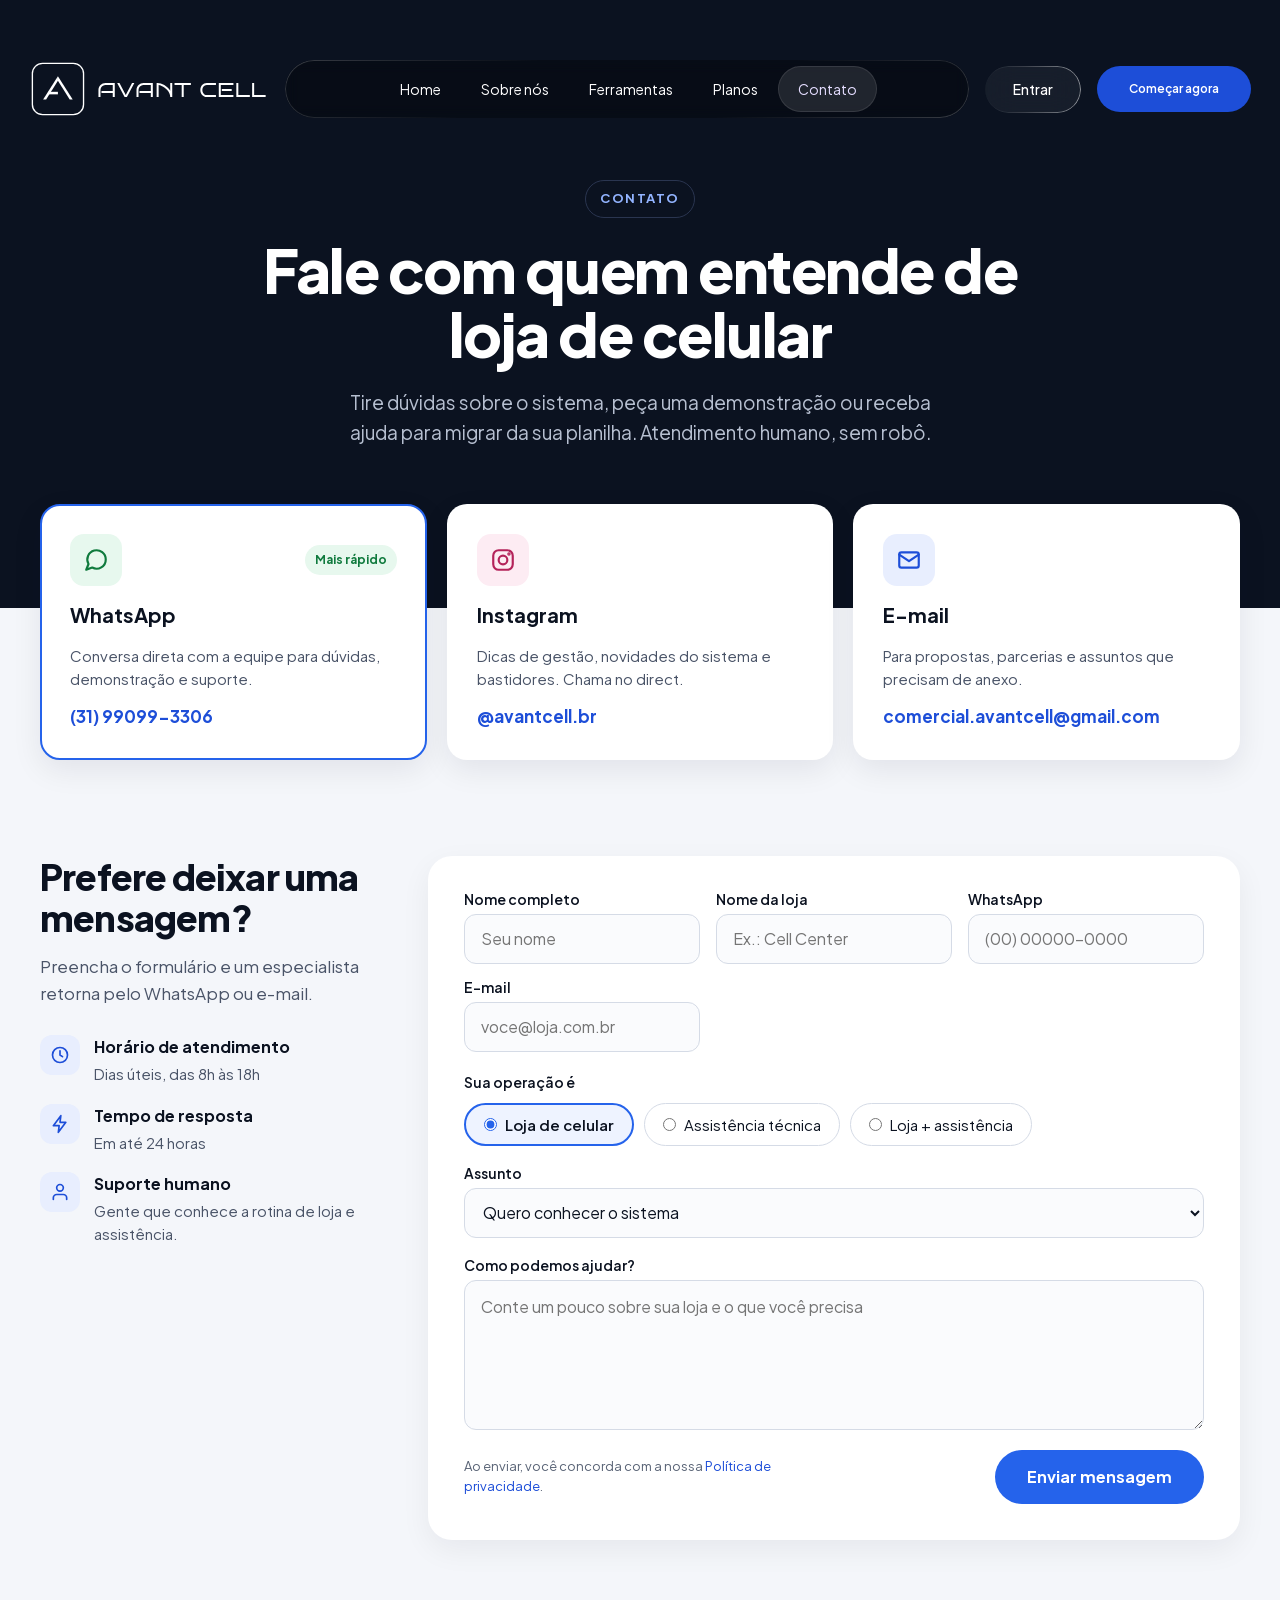
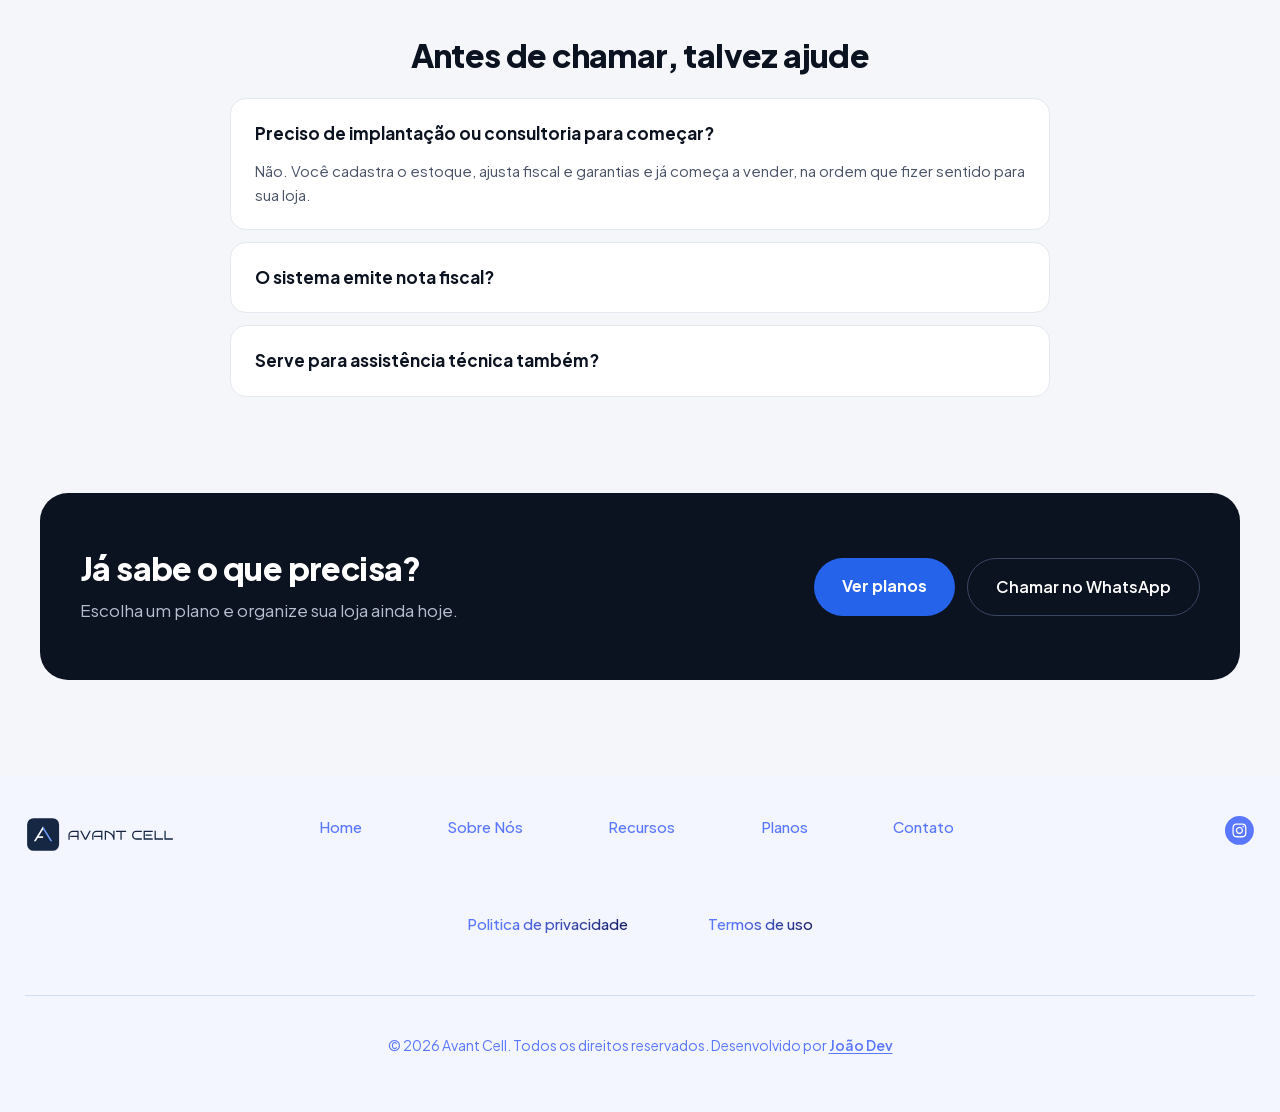
==== commit 2d28569f: "Crédito no rodapé e ano de criação correto Rodapé com "Desenvolvido por João Dev", com link para joa" ====
--- a/contato/index.html
+++ b/contato/index.html
@@ -3,6 +3,14 @@
 <html lang="pt-BR">
 
 <head>
+	<!-- Google Tag Manager -->
+	<script>(function(w,d,s,l,i){w[l]=w[l]||[];w[l].push({'gtm.start':
+	new Date().getTime(),event:'gtm.js'});var f=d.getElementsByTagName(s)[0],
+	j=d.createElement(s),dl=l!='dataLayer'?'&l='+l:'';j.async=true;j.src=
+	'https://www.googletagmanager.com/gtm.js?id='+i+dl;f.parentNode.insertBefore(j,f);
+	})(window,document,'script','dataLayer','GTM-543H5GN9');</script>
+	<!-- End Google Tag Manager -->
+	<script src="/avc-medicao.js" defer></script>
 	<meta charset="UTF-8">
 	<meta name="viewport" content="width=device-width, initial-scale=1.0" />
 		<meta name='robots' content='index, follow, max-image-preview:large, max-snippet:-1, max-video-preview:-1' />
@@ -10,22 +18,22 @@
 	<!-- This site is optimized with the Yoast SEO plugin v28.4 - https://yoast.com/product/yoast-seo-wordpress/ -->
 	<title>Entre em Contato | Avant Cell</title>
 	<meta name="description" content="Fale com a equipe do Avant Cell pelo WhatsApp, Instagram ou formulário. Estamos prontos para tirar suas dúvidas e ajudar você a crescer!" />
-	<link rel="canonical" href="index.html" />
+	<link rel="canonical" href="https://www.avantcell.com.br/contato/" />
 	<meta property="og:locale" content="pt_BR" />
 	<meta property="og:type" content="article" />
 	<meta property="og:title" content="Entre em Contato | Avant Cell" />
 	<meta property="og:description" content="Fale com a equipe do Avant Cell pelo WhatsApp, Instagram ou formulário. Estamos prontos para tirar suas dúvidas e ajudar você a crescer!" />
-	<meta property="og:url" content="index.html" />
+	<meta property="og:url" content="https://www.avantcell.com.br/contato/" />
 	<meta property="og:site_name" content="Avant Cell" />
 	<meta property="article:modified_time" content="2026-07-15T20:06:58+00:00" />
-	<meta property="og:image" content="../wp-content/uploads/2026/09/avant-cell-compartilhamento.png" />
+	<meta property="og:image" content="https://www.avantcell.com.br/wp-content/uploads/2026/09/avant-cell-compartilhamento.png" />
 	<meta property="og:image:width" content="1200" />
 	<meta property="og:image:height" content="630" />
 	<meta property="og:image:type" content="image/png" />
 	<meta name="twitter:card" content="summary_large_image" />
 	<meta name="twitter:label1" content="Est. tempo de leitura" />
 	<meta name="twitter:data1" content="1 minuto" />
-	<script type="application/ld+json" class="yoast-schema-graph">{"@context":"https:\/\/schema.org","@graph":[{"@type":"WebPage","@id":"index.html","url":"index.html","name":"Entre em Contato | Avant Cell","isPartOf":{"@id":"..\/index.html#website"},"primaryImageOfPage":{"@id":"index.html#primaryimage"},"image":{"@id":"index.html#primaryimage"},"thumbnailUrl":"..\/wp-content\/uploads\/2026\/09\/avant-cell-compartilhamento.png","datePublished":"2026-05-10T01:57:15+00:00","dateModified":"2026-07-15T20:06:58+00:00","description":"Fale com a equipe do Avant Cell pelo WhatsApp, Instagram ou formulário. Estamos prontos para tirar suas dúvidas e ajudar você a crescer!","breadcrumb":{"@id":"index.html#breadcrumb"},"inLanguage":"pt-BR","potentialAction":[{"@type":"ReadAction","target":["index.html"]}]},{"@type":"ImageObject","inLanguage":"pt-BR","@id":"index.html#primaryimage","url":"..\/wp-content\/uploads\/2026\/09\/avant-cell-compartilhamento.png","contentUrl":"..\/wp-content\/uploads\/2026\/09\/avant-cell-compartilhamento.png","width":1200,"height":630,"caption":"Logo do Avant Cell"},{"@type":"BreadcrumbList","@id":"index.html#breadcrumb","itemListElement":[{"@type":"ListItem","position":1,"name":"Início","item":"..\/index.html"},{"@type":"ListItem","position":2,"name":"Contato &#8211; [Página Nova]"}]},{"@type":"WebSite","@id":"..\/index.html#website","url":"..\/index.html","name":"Avant Cell","description":"Sistema de Gestão Completo para Lojas de iPhone e Celulares","potentialAction":[{"@type":"SearchAction","target":{"@type":"EntryPoint","urlTemplate":"..\/index.html"},"query-input":{"@type":"PropertyValueSpecification","valueRequired":true,"valueName":"search_term_string"}}],"inLanguage":"pt-BR"}]}</script>
+	<script type="application/ld+json" class="yoast-schema-graph">{"@context":"https://schema.org","@graph":[{"@type":"WebPage","@id":"https://www.avantcell.com.br/contato/","url":"https://www.avantcell.com.br/contato/","name":"Entre em Contato | Avant Cell","isPartOf":{"@id":"https://www.avantcell.com.br/#website"},"primaryImageOfPage":{"@id":"https://www.avantcell.com.br/contato/#primaryimage"},"image":{"@id":"https://www.avantcell.com.br/contato/#primaryimage"},"thumbnailUrl":"https://www.avantcell.com.br/wp-content/uploads/2026/09/avant-cell-compartilhamento.png","datePublished":"2026-05-10T01:57:15+00:00","dateModified":"2026-07-15T20:06:58+00:00","description":"Fale com a equipe do Avant Cell pelo WhatsApp, Instagram ou formulário. Estamos prontos para tirar suas dúvidas e ajudar você a crescer!","breadcrumb":{"@id":"https://www.avantcell.com.br/contato/#breadcrumb"},"inLanguage":"pt-BR","potentialAction":[{"@type":"ReadAction","target":["https://www.avantcell.com.br/contato/"]}]},{"@type":"ImageObject","inLanguage":"pt-BR","@id":"https://www.avantcell.com.br/contato/#primaryimage","url":"https://www.avantcell.com.br/wp-content/uploads/2026/09/avant-cell-compartilhamento.png","contentUrl":"https://www.avantcell.com.br/wp-content/uploads/2026/09/avant-cell-compartilhamento.png","width":1200,"height":630,"caption":"Logo do Avant Cell"},{"@type":"BreadcrumbList","@id":"https://www.avantcell.com.br/contato/#breadcrumb","itemListElement":[{"@type":"ListItem","position":1,"name":"Início","item":"https://www.avantcell.com.br/"},{"@type":"ListItem","position":2,"name":"Contato"}]},{"@type":"WebSite","@id":"https://www.avantcell.com.br/#website","url":"https://www.avantcell.com.br/","name":"Avant Cell","description":"Sistema de gestão para lojas e assistências de celular","inLanguage":"pt-BR"}]}</script>
 	<!-- / Yoast SEO plugin. -->
 
 
@@ -110,6 +118,10 @@
 </head>
 
 <body data-rsssl=1 class="wp-singular page-template-default page page-id-6288 wp-theme-hello-elementor elementor-default elementor-kit-7 elementor-page elementor-page-6288">
+<!-- Google Tag Manager (noscript) -->
+<noscript><iframe src="https://www.googletagmanager.com/ns.html?id=GTM-543H5GN9"
+height="0" width="0" style="display:none;visibility:hidden"></iframe></noscript>
+<!-- End Google Tag Manager (noscript) -->
 
 			<e-page-transition preloader-type="image" preloader-image-url="../wp-content/uploads/2026/05/LOGO.svg" class="e-page-transition--entering" >
 					</e-page-transition>
@@ -127,10 +139,10 @@
 		<div class="elementor-element elementor-element-eb8a4cd e-con-full e-flex e-con e-child" data-id="eb8a4cd" data-element_type="container" data-e-type="container">
 				<div class="elementor-element elementor-element-1644d3e minha-logo elementor-hidden-mobile elementor-widget elementor-widget-image" data-id="1644d3e" data-element_type="widget" data-e-type="widget" data-widget_type="image.default">
 																<a href="../index.html">
-							<img width="186" height="33" src="../wp-content/uploads/2026/05/LOGO.svg" class="attachment-full size-full wp-image-5960" alt="" />								</a>
+							<img width="186" height="33" src="../wp-content/uploads/2026/05/LOGO.svg" class="attachment-full size-full wp-image-5960" alt="Avant Cell" />								</a>
 															</div>
 		<div class="elementor-element elementor-element-baeba61 e-con-full e-flex e-con e-child" data-id="baeba61" data-element_type="container" data-e-type="container" data-settings="{&quot;animation&quot;:&quot;none&quot;,&quot;animation_mobile&quot;:&quot;none&quot;}">
-				<div class="elementor-element elementor-element-547b1d4 elementor-widget__width-auto elementor-widget-mobile__width-auto elementor-nav-menu--stretch elementor-nav-menu--dropdown-tablet elementor-nav-menu__text-align-aside elementor-nav-menu--toggle elementor-nav-menu--burger elementor-widget elementor-widget-nav-menu" data-id="547b1d4" data-element_type="widget" data-e-type="widget" data-settings="{&quot;full_width&quot;:&quot;stretch&quot;,&quot;toggle_icon_hover_animation&quot;:&quot;grow&quot;,&quot;layout&quot;:&quot;horizontal&quot;,&quot;submenu_icon&quot;:{&quot;value&quot;:&quot;&lt;svg aria-hidden=\&quot;true\&quot; class=\&quot;e-font-icon-svg e-fas-caret-down\&quot; viewBox=\&quot;0 0 320 512\&quot; xmlns=\&quot;http:\/\/www.w3.org\/2000\/svg\&quot;&gt;&lt;path d=\&quot;M31.3 192h257.3c17.8 0 26.7 21.5 14.1 34.1L174.1 354.8c-7.8 7.8-20.5 7.8-28.3 0L17.2 226.1C4.6 213.5 13.5 192 31.3 192z\&quot;&gt;&lt;\/path&gt;&lt;\/svg&gt;&quot;,&quot;library&quot;:&quot;fa-solid&quot;},&quot;toggle&quot;:&quot;burger&quot;}" data-widget_type="nav-menu.default">
+				<div class="elementor-element elementor-element-547b1d4 elementor-widget__width-auto elementor-widget-mobile__width-auto elementor-nav-menu--stretch elementor-nav-menu--dropdown-tablet elementor-nav-menu__text-align-aside elementor-nav-menu--toggle elementor-nav-menu--burger elementor-widget elementor-widget-nav-menu" data-id="547b1d4" data-element_type="widget" data-e-type="widget" data-settings="{&quot;full_width&quot;:&quot;stretch&quot;,&quot;toggle_icon_hover_animation&quot;:&quot;grow&quot;,&quot;layout&quot;:&quot;horizontal&quot;,&quot;submenu_icon&quot;:{&quot;value&quot;:&quot;&lt;svg aria-hidden=\&quot;true\&quot; class=\&quot;e-font-icon-svg e-fas-caret-down\&quot; viewBox=\&quot;0 0 320 512\&quot; xmlns=\&quot;http:\/\/www.w3.org\/2000\/svg\&quot;&gt;&lt;path d=\&quot;M31.3 192h257.3c17.8 0 26.7 21.5 14.1 34.1L174.1 354.8c-7.8 7.8-20.5 7.8-28.3 0L17.2 226.1C4.6 213.5 13.5 192 31.3 192z\&quot;&gt;&lt;\/path&gt;&lt;\/svg&gt;&quot;,&quot;library&quot;:&quot;fa-solid&quot;},&quot;toggle&quot;:&quot;burger&quot;}" data-widget_type="nav-menu.avc">
 								<nav aria-label="Menu" class="elementor-nav-menu--main elementor-nav-menu__container elementor-nav-menu--layout-horizontal e--pointer-none">
 				<ul id="menu-1-547b1d4" class="elementor-nav-menu"><li class="menu-item menu-item-type-custom menu-item-object-custom menu-item-home menu-item-7103"><a href="../index.html" class="elementor-item">Home</a></li>
 <li class="menu-item menu-item-type-custom menu-item-object-custom menu-item-7104"><a href="../sobre/index.html" class="elementor-item">Sobre nós</a></li>
@@ -172,7 +184,7 @@
 						</div>
 				<div class="elementor-element elementor-element-f0c18a2 minha-logo elementor-hidden-widescreen elementor-hidden-desktop elementor-hidden-laptop elementor-hidden-tablet elementor-widget elementor-widget-image" data-id="f0c18a2" data-element_type="widget" data-e-type="widget" data-widget_type="image.default">
 																<a href="../index.html">
-							<img width="186" height="33" src="../wp-content/uploads/2026/05/LOGO.svg" class="attachment-full size-full wp-image-5960" alt="" />								</a>
+							<img width="186" height="33" src="../wp-content/uploads/2026/05/LOGO.svg" class="attachment-full size-full wp-image-5960" alt="Avant Cell" />								</a>
 															</div>
 				<div class="elementor-element elementor-element-cbf3d8f elementor-widget__width-initial elementor-absolute elementor-widget elementor-widget-html" data-id="cbf3d8f" data-element_type="widget" data-e-type="widget" data-settings="{&quot;_position&quot;:&quot;absolute&quot;}" data-widget_type="html.default">
 					<script>
@@ -620,7 +632,7 @@
 		<div class="elementor-element elementor-element-e86d71e e-con-full e-flex e-con e-child" data-id="e86d71e" data-element_type="container" data-e-type="container">
 				<div class="elementor-element elementor-element-97ea5ef elementor-widget elementor-widget-image" data-id="97ea5ef" data-element_type="widget" data-e-type="widget" data-widget_type="image.default">
 																<a href="../index.html">
-							<img width="186" height="33" src="../wp-content/uploads/2026/05/LOGO2.svg" class="elementor-animation-grow attachment-full size-full wp-image-6115" alt="" />								</a>
+							<img width="186" height="33" src="../wp-content/uploads/2026/05/LOGO2.svg" class="elementor-animation-grow attachment-full size-full wp-image-6115" alt="Avant Cell" />								</a>
 															</div>
 		<div class="elementor-element elementor-element-6a13557 e-flex e-con-boxed e-con e-child" data-id="6a13557" data-element_type="container" data-e-type="container">
 					<div class="e-con-inner">
@@ -676,16 +688,16 @@
 				</div>
 		<div class="elementor-element elementor-element-656653a e-con-full e-flex e-con e-child" data-id="656653a" data-element_type="container" data-e-type="container">
 				
-				<div class="elementor-element elementor-element-ef2a429 elementor-widget elementor-widget-text-editor" data-id="ef2a429" data-element_type="widget" data-e-type="widget" data-widget_type="text-editor.default">
+				<div class="elementor-element elementor-element-ef2a429 elementor-widget elementor-widget-text-editor" data-id="ef2a429" data-element_type="widget" data-e-type="widget" data-widget_type="text-editor.avc">
 									<a class="txt2" href="../politica-de-privacidade/index.html">Politica de privacidade</a>								</div>
 				
-				<div class="elementor-element elementor-element-89d4a22 elementor-widget elementor-widget-text-editor" data-id="89d4a22" data-element_type="widget" data-e-type="widget" data-widget_type="text-editor.default">
+				<div class="elementor-element elementor-element-89d4a22 elementor-widget elementor-widget-text-editor" data-id="89d4a22" data-element_type="widget" data-e-type="widget" data-widget_type="text-editor.avc">
 									<a class="txt2" href="../termo-de-uso/index.html">Termos de uso</a>								</div>
 				
 				</div>
 		<div class="elementor-element elementor-element-b572537 e-con-full e-flex e-con e-child" data-id="b572537" data-element_type="container" data-e-type="container">
-				<div class="elementor-element elementor-element-794f6c7 elementor-widget-mobile__width-auto elementor-widget__width-auto elementor-widget elementor-widget-text-editor" data-id="794f6c7" data-element_type="widget" data-e-type="widget" data-widget_type="text-editor.default">
-									© 2026 Avant Cell. Todos os direitos reservados.								</div>
+				<div class="elementor-element elementor-element-794f6c7 elementor-widget-mobile__width-auto elementor-widget__width-auto elementor-widget elementor-widget-text-editor" data-id="794f6c7" data-element_type="widget" data-e-type="widget" data-widget_type="text-editor.avc">
+									© 2026 Avant Cell. Todos os direitos reservados. <span class="avc-credito">Desenvolvido por <a href="https://www.joaodevcode.site/" target="_blank" rel="noopener">João Dev</a></span>								</div>
 				<div class="elementor-element elementor-element-b722961 elementor-widget elementor-widget-html" data-id="b722961" data-element_type="widget" data-e-type="widget" data-widget_type="html.default">
 					<script>
   const elementos = document.querySelectorAll('.scroll-left, .scroll-right, .scroll-bottom, .scroll-top');
--- a/avc-ajustes.css
+++ b/avc-ajustes.css
@@ -17,205 +17,43 @@
     --content-width: 100% !important;
   }
 
-
 /* de wpo-minify-header-0afb719d.min.css */
-table table{font-size:.8em}table table td,table table th{padding:7px;line-height:1.3}table table th{font-weight:400}
-#comments .comment .comment-body{padding:30px 0}#comments .children{padding-inline-start:20px}#comments .comment .avatar{position:inherit;float:left}body.rtl #comments .comment .avatar,html[dir=rtl] #comments .comment .avatar{float:right}
-.elementor-widget-wrap .elementor-element.elementor-widget-mobile__width-auto,.elementor-widget-wrap .elementor-element.elementor-widget-mobile__width-initial{max-width:100%}
-.elementor-mobile-align-center{text-align:center}.elementor-mobile-align-right{text-align:right}.elementor-mobile-align-left{text-align:left}.elementor-mobile-align-center .elementor-button,.elementor-mobile-align-left .elementor-button,.elementor-mobile-align-right .elementor-button{width:auto}.elementor-mobile-align-justify .elementor-button{width:100%}
-.elementor-column.elementor-sm-10{width:10%}.elementor-column.elementor-sm-11{width:11.111%}.elementor-column.elementor-sm-12{width:12.5%}.elementor-column.elementor-sm-14{width:14.285%}.elementor-column.elementor-sm-16{width:16.666%}.elementor-column.elementor-sm-20{width:20%}.elementor-column.elementor-sm-25{width:25%}.elementor-column.elementor-sm-30{width:30%}.elementor-column.elementor-sm-33{width:33.333%}.elementor-column.elementor-sm-40{width:40%}.elementor-column.elementor-sm-50{width:50%}.elementor-column.elementor-sm-60{width:60%}.elementor-column.elementor-sm-66{width:66.666%}.elementor-column.elementor-sm-70{width:70%}.elementor-column.elementor-sm-75{width:75%}.elementor-column.elementor-sm-80{width:80%}.elementor-column.elementor-sm-83{width:83.333%}.elementor-column.elementor-sm-90{width:90%}.elementor-column.elementor-sm-100{width:100%}
-.elementor-reverse-mobile>.elementor-container>:first-child{order:10}.elementor-reverse-mobile>.elementor-container>:nth-child(2){order:9}.elementor-reverse-mobile>.elementor-container>:nth-child(3){order:8}.elementor-reverse-mobile>.elementor-container>:nth-child(4){order:7}.elementor-reverse-mobile>.elementor-container>:nth-child(5){order:6}.elementor-reverse-mobile>.elementor-container>:nth-child(6){order:5}.elementor-reverse-mobile>.elementor-container>:nth-child(7){order:4}.elementor-reverse-mobile>.elementor-container>:nth-child(8){order:3}.elementor-reverse-mobile>.elementor-container>:nth-child(9){order:2}.elementor-reverse-mobile>.elementor-container>:nth-child(10){order:1}.elementor-column{width:100%}
-.elementor-grid-mobile-0 .elementor-grid{display:inline-block;margin-block-end:calc(-1 * var(--grid-row-gap));width:100%;word-spacing:var(--grid-column-gap)}.elementor-grid-mobile-0 .elementor-grid .elementor-grid-item{display:inline-block;margin-block-end:var(--grid-row-gap);word-break:break-word}.elementor-grid-mobile-1 .elementor-grid{grid-template-columns:repeat(1,1fr)}.elementor-grid-mobile-2 .elementor-grid{grid-template-columns:repeat(2,1fr)}.elementor-grid-mobile-3 .elementor-grid{grid-template-columns:repeat(3,1fr)}.elementor-grid-mobile-4 .elementor-grid{grid-template-columns:repeat(4,1fr)}.elementor-grid-mobile-5 .elementor-grid{grid-template-columns:repeat(5,1fr)}.elementor-grid-mobile-6 .elementor-grid{grid-template-columns:repeat(6,1fr)}.elementor-grid-mobile-7 .elementor-grid{grid-template-columns:repeat(7,1fr)}.elementor-grid-mobile-8 .elementor-grid{grid-template-columns:repeat(8,1fr)}.elementor-grid-mobile-9 .elementor-grid{grid-template-columns:repeat(9,1fr)}.elementor-grid-mobile-10 .elementor-grid{grid-template-columns:repeat(10,1fr)}.elementor-grid-mobile-11 .elementor-grid{grid-template-columns:repeat(11,1fr)}.elementor-grid-mobile-12 .elementor-grid{grid-template-columns:repeat(12,1fr)}
-#elementor-device-mode:after{content:"mobile"}
-.e-con.e-flex{--width:100%;--flex-wrap:var(--flex-wrap-mobile)}.e-con.e-flex .elementor-widget-archive-posts{width:100%}
-.elementor-section.elementor-section-boxed>.elementor-container{max-width:767px}.e-con{--container-max-width:767px}
+
 .elementor-5071 .elementor-element.elementor-element-bdd66be .elementor-heading-title{font-size:24px}.elementor-5071 .elementor-element.elementor-element-bdd66be{--container-widget-width:1000px;--container-widget-flex-grow:0;width:var(--container-widget-width,1000px);max-width:1000px}.elementor-5071 .elementor-element.elementor-element-2528828{text-align:center;font-size:17px}
-.ekit_menu_responsive_mobile>.elementskit-navbar-nav-default{background-color:#f7f7f7}
-.ekit_menu_responsive_mobile .elementskit-navbar-nav{display:block}.ekit_menu_responsive_mobile .elementskit-dropdown{position:relative}.ekit_menu_responsive_mobile .ekit-menu-badge{position:static;margin-left:10px;-webkit-box-ordinal-group:2;-ms-flex-order:1;order:1;-webkit-transform:none;transform:none}.ekit_menu_responsive_mobile .ekit-menu-badge>.ekit-menu-badge-arrow{display:none}.ekit_menu_responsive_mobile .elementskit-navbar-nav-default .elementskit-dropdown-has>a .elementskit-submenu-indicator{margin-left:auto}.ekit_menu_responsive_mobile .elementskit-submenu-indicator{-webkit-box-ordinal-group:3;-ms-flex-order:2;order:2;border:1px solid;border-radius:30px}.ekit_menu_responsive_mobile .elementskit-navbar-nav-default .elementskit-megamenu-has.elementskit-mobile-builder-content .elementskit-dropdown,.ekit_menu_responsive_tablet .elementskit-navbar-nav-default .elementskit-megamenu-has.elementskit-mobile-builder-content .elementskit-dropdown{display:none}.ekit_menu_responsive_mobile .elementskit-navbar-nav-default .elementskit-megamenu-has.elementskit-mobile-builder-content .elementskit-megamenu-panel.elementskit-dropdown-open,.ekit_menu_responsive_tablet .elementskit-navbar-nav-default .elementskit-megamenu-has.elementskit-mobile-builder-content .elementskit-megamenu-panel.elementskit-dropdown-open{display:block}.ekit_menu_responsive_mobile .elementskit-navbar-nav-default .elementskit-megamenu-panel.elementskit-dropdown-open,.ekit_menu_responsive_tablet .elementskit-navbar-nav-default .elementskit-megamenu-panel.elementskit-dropdown-open{display:block}.ekit_menu_responsive_mobile .elementskit-navbar-nav-default .elementskit-dropdown,.ekit_menu_responsive_tablet .elementskit-navbar-nav-default .elementskit-dropdown{display:none}.ekit_menu_responsive_mobile .elementskit-navbar-nav-default .elementskit-dropdown~.elementskit-megamenu-panel,.ekit_menu_responsive_tablet .elementskit-navbar-nav-default .elementskit-dropdown~.elementskit-megamenu-panel{display:none}.ekit_menu_responsive_mobile .elementskit-navbar-nav-default .elementskit-dropdown.elementskit-dropdown-open,.ekit_menu_responsive_tablet .elementskit-navbar-nav-default .elementskit-dropdown.elementskit-dropdown-open{display:block;max-height:2500px;opacity:1;visibility:visible;-webkit-transition:max-height 5s ease-out;transition:max-height 5s ease-out}.ekit_menu_responsive_mobile .elementskit-navbar-nav-default .elementskit-navbar-nav,.ekit_menu_responsive_tablet .elementskit-navbar-nav-default .elementskit-navbar-nav{overflow-y:auto}.ekit_menu_responsive_mobile .elementskit-navbar-nav-default .elementskit-dropdown>li>.elementskit-dropdown,.ekit_menu_responsive_tablet .elementskit-navbar-nav-default .elementskit-dropdown>li>.elementskit-dropdown{left:0}
-.ekit-sticky .elementskit-menu-container.elementskit-menu-offcanvas-elements{height:120vh!important}.ekit-sticky .elementskit-menu-overlay{display:none}.ekit-sticky .elementskit-menu-offcanvas-elements::before{position:fixed;content:"";top:0;left:-110%;height:100%;width:100%;background-color:rgb(51 51 51 / .5);-webkit-transition:left .5s ease;transition:left .5s ease}.ekit-sticky .elementskit-menu-offcanvas-elements::after{position:absolute;content:"";top:0;left:0;height:100%;width:100%;background:inherit}.ekit-sticky .elementskit-menu-offcanvas-elements.active::before{left:0}.ekit-sticky .elementskit-navbar-nav-default .elementskit-navbar-nav{position:relative;z-index:5}
-.ekit-wid-con .ekit-col-1{max-width:100%;-webkit-box-flex:0;-ms-flex:0 0 100%;flex:0 0 100%}.ekit-wid-con .ekit-col-2{max-width:100%;-webkit-box-flex:0;-ms-flex:0 0 100%;flex:0 0 100%}.ekit-wid-con .ekit-col-3{max-width:100%;-webkit-box-flex:0;-ms-flex:0 0 100%;flex:0 0 100%}.ekit-wid-con .ekit-col-4{max-width:100%;-webkit-box-flex:0;-ms-flex:0 0 100%;flex:0 0 100%}.ekit-wid-con .ekit-col-5{max-width:100%;-webkit-box-flex:0;-ms-flex:0 0 100%;flex:0 0 100%}.ekit-wid-con .ekit-col-6{max-width:100%;-webkit-box-flex:0;-ms-flex:0 0 100%;flex:0 0 100%}.ekit-wid-con .ekit-col-7{max-width:100%;-webkit-box-flex:0;-ms-flex:0 0 100%;flex:0 0 100%}.ekit-wid-con .ekit-col-8{max-width:100%;-webkit-box-flex:0;-ms-flex:0 0 100%;flex:0 0 100%}.ekit-wid-con .ekit-col-9{max-width:100%;-webkit-box-flex:0;-ms-flex:0 0 100%;flex:0 0 100%}.ekit-wid-con .ekit-col-10{max-width:100%;-webkit-box-flex:0;-ms-flex:0 0 100%;flex:0 0 100%}.ekit-wid-con .ekit-col-11{max-width:100%;-webkit-box-flex:0;-ms-flex:0 0 100%;flex:0 0 100%}.ekit-wid-con .ekit-col-12{max-width:100%;-webkit-box-flex:0;-ms-flex:0 0 100%;flex:0 0 100%}
-.ekit-wid-con .ekit-col-mobile-1{-webkit-column-count:12;-moz-column-count:12;column-count:12}.ekit-wid-con .ekit-col-mobile-2{-webkit-column-count:6;-moz-column-count:6;column-count:6}.ekit-wid-con .ekit-col-mobile-3{-webkit-column-count:4;-moz-column-count:4;column-count:4}.ekit-wid-con .ekit-col-mobile-4{-webkit-column-count:3;-moz-column-count:3;column-count:3}.ekit-wid-con .ekit-col-mobile-5{-webkit-column-count:2.4;-moz-column-count:2.4;column-count:2.4}.ekit-wid-con .ekit-col-mobile-6{-webkit-column-count:2;-moz-column-count:2;column-count:2}.ekit-wid-con .ekit-col-mobile-7{-webkit-column-count:1.7142857143;-moz-column-count:1.7142857143;column-count:1.7142857143}.ekit-wid-con .ekit-col-mobile-8{-webkit-column-count:1.5;-moz-column-count:1.5;column-count:1.5}.ekit-wid-con .ekit-col-mobile-9{-webkit-column-count:1.3333333333;-moz-column-count:1.3333333333;column-count:1.3333333333}.ekit-wid-con .ekit-col-mobile-10{-webkit-column-count:1.2;-moz-column-count:1.2;column-count:1.2}.ekit-wid-con .ekit-col-mobile-11{-webkit-column-count:1.0909090909;-moz-column-count:1.0909090909;column-count:1.0909090909}.ekit-wid-con .ekit-col-mobile-12{-webkit-column-count:1;-moz-column-count:1;column-count:1}
-.ekit-wid-con .ekit-col-mobile-1{max-width:8.3333333333%;-webkit-box-flex:0;-ms-flex:0 0 8.3333333333%;flex:0 0 8.3333333333%}.ekit-wid-con .ekit-col-mobile-2{max-width:16.6666666667%;-webkit-box-flex:0;-ms-flex:0 0 16.6666666667%;flex:0 0 16.6666666667%}.ekit-wid-con .ekit-col-mobile-3{max-width:25%;-webkit-box-flex:0;-ms-flex:0 0 25%;flex:0 0 25%}.ekit-wid-con .ekit-col-mobile-4{max-width:33.3333333333%;-webkit-box-flex:0;-ms-flex:0 0 33.3333333333%;flex:0 0 33.3333333333%}.ekit-wid-con .ekit-col-mobile-5{max-width:41.6666666667%;-webkit-box-flex:0;-ms-flex:0 0 41.6666666667%;flex:0 0 41.6666666667%}.ekit-wid-con .ekit-col-mobile-6{max-width:50%;-webkit-box-flex:0;-ms-flex:0 0 50%;flex:0 0 50%}.ekit-wid-con .ekit-col-mobile-7{max-width:58.3333333333%;-webkit-box-flex:0;-ms-flex:0 0 58.3333333333%;flex:0 0 58.3333333333%}.ekit-wid-con .ekit-col-mobile-8{max-width:66.6666666667%;-webkit-box-flex:0;-ms-flex:0 0 66.6666666667%;flex:0 0 66.6666666667%}.ekit-wid-con .ekit-col-mobile-9{max-width:75%;-webkit-box-flex:0;-ms-flex:0 0 75%;flex:0 0 75%}.ekit-wid-con .ekit-col-mobile-10{max-width:83.3333333333%;-webkit-box-flex:0;-ms-flex:0 0 83.3333333333%;flex:0 0 83.3333333333%}.ekit-wid-con .ekit-col-mobile-11{max-width:91.6666666667%;-webkit-box-flex:0;-ms-flex:0 0 91.6666666667%;flex:0 0 91.6666666667%}.ekit-wid-con .ekit-col-mobile-12{max-width:100%;-webkit-box-flex:0;-ms-flex:0 0 100%;flex:0 0 100%}
-.ekit-mobile-hide{display:none}
-.ekit-wid-con .elementskit-image-accordion-wraper{flex-wrap:wrap}
-.ekit-wid-con .team-slider{padding:0}.ekit-wid-con .team-slider{overflow:visible}.ekit-wid-con .team-slider .owl-stage-outer{padding:50px 0}.ekit-wid-con .profile-square-v.square-v4 .profile-card{max-height:500px}.ekit-wid-con .profile-square-v.square-v4 .profile-card .profile-header{max-height:380px}.ekit-wid-con .fullwidth-profile-card .profile-entry-content{padding-left:0;padding-right:0;padding-top:30px}
-.ekit-wid-con .timeline-item{padding:10px;flex-wrap:wrap-reverse;justify-content:flex-end}.ekit-wid-con .timeline-area.reverse .single-timeline:nth-child(odd) .timeline-content{padding-left:0}.ekit-wid-con .timeline-area.floating-style .single-timeline:nth-child(even) .timeline-content{padding-left:0}.ekit-wid-con .timeline-content{padding-right:0;margin-top:20px}
-.ekit-wid-con .elementskit-testimonial_card{padding:100px 60px 40px}.ekit-wid-con .elementskit-testimonial-slider .swiper-button-next,.ekit-wid-con .elementskit-testimonial-slider .swiper-button-prev{display:none!important}
-.ekit-wid-con .elementskit-section-title-wraper.ekit_heading_mobile-text_left{text-align:left}.ekit-wid-con .elementskit-section-title-wraper.ekit_heading_mobile-text_left .elementskit-border-divider{margin:0}.ekit-wid-con .elementskit-section-title-wraper.ekit_heading_mobile-text_left .ekit_heading_elementskit-border-divider.ekit-dotted .elementskit-border-divider{left:26px}.ekit-wid-con .elementskit-section-title-wraper.ekit_heading_mobile-text_left .ekit_heading_elementskit-border-star .elementskit-border-star{margin:0}.ekit-wid-con .elementskit-section-title-wraper.ekit_heading_mobile-text_right{text-align:right}.ekit-wid-con .elementskit-section-title-wraper.ekit_heading_mobile-text_right .elementskit-border-divider{margin-left:auto;margin-right:inherit}.ekit-wid-con .elementskit-section-title-wraper.ekit_heading_mobile-text_right .ekit_heading_elementskit-border-divider.ekit-dotted .elementskit-border-divider{left:0}.ekit-wid-con .elementskit-section-title-wraper.ekit_heading_mobile-text_right .ekit_heading_elementskit-border-star .elementskit-border-star{margin-left:auto;margin-right:0}.ekit-wid-con .elementskit-section-title-wraper.ekit_heading_mobile-text_center{text-align:center}.ekit-wid-con .elementskit-section-title-wraper.ekit_heading_mobile-text_center .elementskit-border-divider{margin-left:auto;margin-right:auto}.ekit-wid-con .elementskit-section-title-wraper.ekit_heading_mobile-text_center .ekit_heading_elementskit-border-divider.ekit-dotted .elementskit-border-divider{left:13px}.ekit-wid-con .elementskit-section-title-wraper.ekit_heading_mobile-text_center .ekit_heading_elementskit-border-star .elementskit-border-star{margin:auto}
-.ekit-wid-con .column-count-1{column-count:1}.ekit-wid-con .column-count-3,.ekit-wid-con .column-count-4,.ekit-wid-con .column-count-5,.ekit-wid-con .column-count-6{column-count:2}
 
 /* de wpo-minify-header-0c1d719f.min.css */
-table table{font-size:.8em}table table td,table table th{padding:7px;line-height:1.3}table table th{font-weight:400}
-#comments .comment .comment-body{padding:30px 0}#comments .children{padding-inline-start:20px}#comments .comment .avatar{position:inherit;float:left}body.rtl #comments .comment .avatar,html[dir=rtl] #comments .comment .avatar{float:right}
-.elementor-widget-wrap .elementor-element.elementor-widget-mobile__width-auto,.elementor-widget-wrap .elementor-element.elementor-widget-mobile__width-initial{max-width:100%}
-.elementor-mobile-align-center{text-align:center}.elementor-mobile-align-right{text-align:right}.elementor-mobile-align-left{text-align:left}.elementor-mobile-align-center .elementor-button,.elementor-mobile-align-left .elementor-button,.elementor-mobile-align-right .elementor-button{width:auto}.elementor-mobile-align-justify .elementor-button{width:100%}
-.elementor-column.elementor-sm-10{width:10%}.elementor-column.elementor-sm-11{width:11.111%}.elementor-column.elementor-sm-12{width:12.5%}.elementor-column.elementor-sm-14{width:14.285%}.elementor-column.elementor-sm-16{width:16.666%}.elementor-column.elementor-sm-20{width:20%}.elementor-column.elementor-sm-25{width:25%}.elementor-column.elementor-sm-30{width:30%}.elementor-column.elementor-sm-33{width:33.333%}.elementor-column.elementor-sm-40{width:40%}.elementor-column.elementor-sm-50{width:50%}.elementor-column.elementor-sm-60{width:60%}.elementor-column.elementor-sm-66{width:66.666%}.elementor-column.elementor-sm-70{width:70%}.elementor-column.elementor-sm-75{width:75%}.elementor-column.elementor-sm-80{width:80%}.elementor-column.elementor-sm-83{width:83.333%}.elementor-column.elementor-sm-90{width:90%}.elementor-column.elementor-sm-100{width:100%}
-.elementor-reverse-mobile>.elementor-container>:first-child{order:10}.elementor-reverse-mobile>.elementor-container>:nth-child(2){order:9}.elementor-reverse-mobile>.elementor-container>:nth-child(3){order:8}.elementor-reverse-mobile>.elementor-container>:nth-child(4){order:7}.elementor-reverse-mobile>.elementor-container>:nth-child(5){order:6}.elementor-reverse-mobile>.elementor-container>:nth-child(6){order:5}.elementor-reverse-mobile>.elementor-container>:nth-child(7){order:4}.elementor-reverse-mobile>.elementor-container>:nth-child(8){order:3}.elementor-reverse-mobile>.elementor-container>:nth-child(9){order:2}.elementor-reverse-mobile>.elementor-container>:nth-child(10){order:1}.elementor-column{width:100%}
-.elementor-grid-mobile-0 .elementor-grid{display:inline-block;margin-block-end:calc(-1 * var(--grid-row-gap));width:100%;word-spacing:var(--grid-column-gap)}.elementor-grid-mobile-0 .elementor-grid .elementor-grid-item{display:inline-block;margin-block-end:var(--grid-row-gap);word-break:break-word}.elementor-grid-mobile-1 .elementor-grid{grid-template-columns:repeat(1,1fr)}.elementor-grid-mobile-2 .elementor-grid{grid-template-columns:repeat(2,1fr)}.elementor-grid-mobile-3 .elementor-grid{grid-template-columns:repeat(3,1fr)}.elementor-grid-mobile-4 .elementor-grid{grid-template-columns:repeat(4,1fr)}.elementor-grid-mobile-5 .elementor-grid{grid-template-columns:repeat(5,1fr)}.elementor-grid-mobile-6 .elementor-grid{grid-template-columns:repeat(6,1fr)}.elementor-grid-mobile-7 .elementor-grid{grid-template-columns:repeat(7,1fr)}.elementor-grid-mobile-8 .elementor-grid{grid-template-columns:repeat(8,1fr)}.elementor-grid-mobile-9 .elementor-grid{grid-template-columns:repeat(9,1fr)}.elementor-grid-mobile-10 .elementor-grid{grid-template-columns:repeat(10,1fr)}.elementor-grid-mobile-11 .elementor-grid{grid-template-columns:repeat(11,1fr)}.elementor-grid-mobile-12 .elementor-grid{grid-template-columns:repeat(12,1fr)}
-#elementor-device-mode:after{content:"mobile"}
-.e-con.e-flex{--width:100%;--flex-wrap:var(--flex-wrap-mobile)}.e-con.e-flex .elementor-widget-archive-posts{width:100%}
-.elementor-section.elementor-section-boxed>.elementor-container{max-width:767px}.e-con{--container-max-width:767px}
+
 .elementor-5090 .elementor-element.elementor-element-bdd66be{--container-widget-width:1000px;--container-widget-flex-grow:0;width:var(--container-widget-width,1000px);max-width:1000px}.elementor-5090 .elementor-element.elementor-element-bdd66be .elementor-heading-title{font-size:24px}.elementor-5090 .elementor-element.elementor-element-2528828{text-align:center;font-size:17px}
-.ekit_menu_responsive_mobile>.elementskit-navbar-nav-default{background-color:#f7f7f7}
-.ekit_menu_responsive_mobile .elementskit-navbar-nav{display:block}.ekit_menu_responsive_mobile .elementskit-dropdown{position:relative}.ekit_menu_responsive_mobile .ekit-menu-badge{position:static;margin-left:10px;-webkit-box-ordinal-group:2;-ms-flex-order:1;order:1;-webkit-transform:none;transform:none}.ekit_menu_responsive_mobile .ekit-menu-badge>.ekit-menu-badge-arrow{display:none}.ekit_menu_responsive_mobile .elementskit-navbar-nav-default .elementskit-dropdown-has>a .elementskit-submenu-indicator{margin-left:auto}.ekit_menu_responsive_mobile .elementskit-submenu-indicator{-webkit-box-ordinal-group:3;-ms-flex-order:2;order:2;border:1px solid;border-radius:30px}.ekit_menu_responsive_mobile .elementskit-navbar-nav-default .elementskit-megamenu-has.elementskit-mobile-builder-content .elementskit-dropdown,.ekit_menu_responsive_tablet .elementskit-navbar-nav-default .elementskit-megamenu-has.elementskit-mobile-builder-content .elementskit-dropdown{display:none}.ekit_menu_responsive_mobile .elementskit-navbar-nav-default .elementskit-megamenu-has.elementskit-mobile-builder-content .elementskit-megamenu-panel.elementskit-dropdown-open,.ekit_menu_responsive_tablet .elementskit-navbar-nav-default .elementskit-megamenu-has.elementskit-mobile-builder-content .elementskit-megamenu-panel.elementskit-dropdown-open{display:block}.ekit_menu_responsive_mobile .elementskit-navbar-nav-default .elementskit-megamenu-panel.elementskit-dropdown-open,.ekit_menu_responsive_tablet .elementskit-navbar-nav-default .elementskit-megamenu-panel.elementskit-dropdown-open{display:block}.ekit_menu_responsive_mobile .elementskit-navbar-nav-default .elementskit-dropdown,.ekit_menu_responsive_tablet .elementskit-navbar-nav-default .elementskit-dropdown{display:none}.ekit_menu_responsive_mobile .elementskit-navbar-nav-default .elementskit-dropdown~.elementskit-megamenu-panel,.ekit_menu_responsive_tablet .elementskit-navbar-nav-default .elementskit-dropdown~.elementskit-megamenu-panel{display:none}.ekit_menu_responsive_mobile .elementskit-navbar-nav-default .elementskit-dropdown.elementskit-dropdown-open,.ekit_menu_responsive_tablet .elementskit-navbar-nav-default .elementskit-dropdown.elementskit-dropdown-open{display:block;max-height:2500px;opacity:1;visibility:visible;-webkit-transition:max-height 5s ease-out;transition:max-height 5s ease-out}.ekit_menu_responsive_mobile .elementskit-navbar-nav-default .elementskit-navbar-nav,.ekit_menu_responsive_tablet .elementskit-navbar-nav-default .elementskit-navbar-nav{overflow-y:auto}.ekit_menu_responsive_mobile .elementskit-navbar-nav-default .elementskit-dropdown>li>.elementskit-dropdown,.ekit_menu_responsive_tablet .elementskit-navbar-nav-default .elementskit-dropdown>li>.elementskit-dropdown{left:0}
-.ekit-sticky .elementskit-menu-container.elementskit-menu-offcanvas-elements{height:120vh!important}.ekit-sticky .elementskit-menu-overlay{display:none}.ekit-sticky .elementskit-menu-offcanvas-elements::before{position:fixed;content:"";top:0;left:-110%;height:100%;width:100%;background-color:rgb(51 51 51 / .5);-webkit-transition:left .5s ease;transition:left .5s ease}.ekit-sticky .elementskit-menu-offcanvas-elements::after{position:absolute;content:"";top:0;left:0;height:100%;width:100%;background:inherit}.ekit-sticky .elementskit-menu-offcanvas-elements.active::before{left:0}.ekit-sticky .elementskit-navbar-nav-default .elementskit-navbar-nav{position:relative;z-index:5}
-.ekit-wid-con .ekit-col-1{max-width:100%;-webkit-box-flex:0;-ms-flex:0 0 100%;flex:0 0 100%}.ekit-wid-con .ekit-col-2{max-width:100%;-webkit-box-flex:0;-ms-flex:0 0 100%;flex:0 0 100%}.ekit-wid-con .ekit-col-3{max-width:100%;-webkit-box-flex:0;-ms-flex:0 0 100%;flex:0 0 100%}.ekit-wid-con .ekit-col-4{max-width:100%;-webkit-box-flex:0;-ms-flex:0 0 100%;flex:0 0 100%}.ekit-wid-con .ekit-col-5{max-width:100%;-webkit-box-flex:0;-ms-flex:0 0 100%;flex:0 0 100%}.ekit-wid-con .ekit-col-6{max-width:100%;-webkit-box-flex:0;-ms-flex:0 0 100%;flex:0 0 100%}.ekit-wid-con .ekit-col-7{max-width:100%;-webkit-box-flex:0;-ms-flex:0 0 100%;flex:0 0 100%}.ekit-wid-con .ekit-col-8{max-width:100%;-webkit-box-flex:0;-ms-flex:0 0 100%;flex:0 0 100%}.ekit-wid-con .ekit-col-9{max-width:100%;-webkit-box-flex:0;-ms-flex:0 0 100%;flex:0 0 100%}.ekit-wid-con .ekit-col-10{max-width:100%;-webkit-box-flex:0;-ms-flex:0 0 100%;flex:0 0 100%}.ekit-wid-con .ekit-col-11{max-width:100%;-webkit-box-flex:0;-ms-flex:0 0 100%;flex:0 0 100%}.ekit-wid-con .ekit-col-12{max-width:100%;-webkit-box-flex:0;-ms-flex:0 0 100%;flex:0 0 100%}
-.ekit-wid-con .ekit-col-mobile-1{-webkit-column-count:12;-moz-column-count:12;column-count:12}.ekit-wid-con .ekit-col-mobile-2{-webkit-column-count:6;-moz-column-count:6;column-count:6}.ekit-wid-con .ekit-col-mobile-3{-webkit-column-count:4;-moz-column-count:4;column-count:4}.ekit-wid-con .ekit-col-mobile-4{-webkit-column-count:3;-moz-column-count:3;column-count:3}.ekit-wid-con .ekit-col-mobile-5{-webkit-column-count:2.4;-moz-column-count:2.4;column-count:2.4}.ekit-wid-con .ekit-col-mobile-6{-webkit-column-count:2;-moz-column-count:2;column-count:2}.ekit-wid-con .ekit-col-mobile-7{-webkit-column-count:1.7142857143;-moz-column-count:1.7142857143;column-count:1.7142857143}.ekit-wid-con .ekit-col-mobile-8{-webkit-column-count:1.5;-moz-column-count:1.5;column-count:1.5}.ekit-wid-con .ekit-col-mobile-9{-webkit-column-count:1.3333333333;-moz-column-count:1.3333333333;column-count:1.3333333333}.ekit-wid-con .ekit-col-mobile-10{-webkit-column-count:1.2;-moz-column-count:1.2;column-count:1.2}.ekit-wid-con .ekit-col-mobile-11{-webkit-column-count:1.0909090909;-moz-column-count:1.0909090909;column-count:1.0909090909}.ekit-wid-con .ekit-col-mobile-12{-webkit-column-count:1;-moz-column-count:1;column-count:1}
-.ekit-wid-con .ekit-col-mobile-1{max-width:8.3333333333%;-webkit-box-flex:0;-ms-flex:0 0 8.3333333333%;flex:0 0 8.3333333333%}.ekit-wid-con .ekit-col-mobile-2{max-width:16.6666666667%;-webkit-box-flex:0;-ms-flex:0 0 16.6666666667%;flex:0 0 16.6666666667%}.ekit-wid-con .ekit-col-mobile-3{max-width:25%;-webkit-box-flex:0;-ms-flex:0 0 25%;flex:0 0 25%}.ekit-wid-con .ekit-col-mobile-4{max-width:33.3333333333%;-webkit-box-flex:0;-ms-flex:0 0 33.3333333333%;flex:0 0 33.3333333333%}.ekit-wid-con .ekit-col-mobile-5{max-width:41.6666666667%;-webkit-box-flex:0;-ms-flex:0 0 41.6666666667%;flex:0 0 41.6666666667%}.ekit-wid-con .ekit-col-mobile-6{max-width:50%;-webkit-box-flex:0;-ms-flex:0 0 50%;flex:0 0 50%}.ekit-wid-con .ekit-col-mobile-7{max-width:58.3333333333%;-webkit-box-flex:0;-ms-flex:0 0 58.3333333333%;flex:0 0 58.3333333333%}.ekit-wid-con .ekit-col-mobile-8{max-width:66.6666666667%;-webkit-box-flex:0;-ms-flex:0 0 66.6666666667%;flex:0 0 66.6666666667%}.ekit-wid-con .ekit-col-mobile-9{max-width:75%;-webkit-box-flex:0;-ms-flex:0 0 75%;flex:0 0 75%}.ekit-wid-con .ekit-col-mobile-10{max-width:83.3333333333%;-webkit-box-flex:0;-ms-flex:0 0 83.3333333333%;flex:0 0 83.3333333333%}.ekit-wid-con .ekit-col-mobile-11{max-width:91.6666666667%;-webkit-box-flex:0;-ms-flex:0 0 91.6666666667%;flex:0 0 91.6666666667%}.ekit-wid-con .ekit-col-mobile-12{max-width:100%;-webkit-box-flex:0;-ms-flex:0 0 100%;flex:0 0 100%}
-.ekit-mobile-hide{display:none}
-.ekit-wid-con .elementskit-image-accordion-wraper{flex-wrap:wrap}
-.ekit-wid-con .team-slider{padding:0}.ekit-wid-con .team-slider{overflow:visible}.ekit-wid-con .team-slider .owl-stage-outer{padding:50px 0}.ekit-wid-con .profile-square-v.square-v4 .profile-card{max-height:500px}.ekit-wid-con .profile-square-v.square-v4 .profile-card .profile-header{max-height:380px}.ekit-wid-con .fullwidth-profile-card .profile-entry-content{padding-left:0;padding-right:0;padding-top:30px}
-.ekit-wid-con .timeline-item{padding:10px;flex-wrap:wrap-reverse;justify-content:flex-end}.ekit-wid-con .timeline-area.reverse .single-timeline:nth-child(odd) .timeline-content{padding-left:0}.ekit-wid-con .timeline-area.floating-style .single-timeline:nth-child(even) .timeline-content{padding-left:0}.ekit-wid-con .timeline-content{padding-right:0;margin-top:20px}
-.ekit-wid-con .elementskit-testimonial_card{padding:100px 60px 40px}.ekit-wid-con .elementskit-testimonial-slider .swiper-button-next,.ekit-wid-con .elementskit-testimonial-slider .swiper-button-prev{display:none!important}
-.ekit-wid-con .elementskit-section-title-wraper.ekit_heading_mobile-text_left{text-align:left}.ekit-wid-con .elementskit-section-title-wraper.ekit_heading_mobile-text_left .elementskit-border-divider{margin:0}.ekit-wid-con .elementskit-section-title-wraper.ekit_heading_mobile-text_left .ekit_heading_elementskit-border-divider.ekit-dotted .elementskit-border-divider{left:26px}.ekit-wid-con .elementskit-section-title-wraper.ekit_heading_mobile-text_left .ekit_heading_elementskit-border-star .elementskit-border-star{margin:0}.ekit-wid-con .elementskit-section-title-wraper.ekit_heading_mobile-text_right{text-align:right}.ekit-wid-con .elementskit-section-title-wraper.ekit_heading_mobile-text_right .elementskit-border-divider{margin-left:auto;margin-right:inherit}.ekit-wid-con .elementskit-section-title-wraper.ekit_heading_mobile-text_right .ekit_heading_elementskit-border-divider.ekit-dotted .elementskit-border-divider{left:0}.ekit-wid-con .elementskit-section-title-wraper.ekit_heading_mobile-text_right .ekit_heading_elementskit-border-star .elementskit-border-star{margin-left:auto;margin-right:0}.ekit-wid-con .elementskit-section-title-wraper.ekit_heading_mobile-text_center{text-align:center}.ekit-wid-con .elementskit-section-title-wraper.ekit_heading_mobile-text_center .elementskit-border-divider{margin-left:auto;margin-right:auto}.ekit-wid-con .elementskit-section-title-wraper.ekit_heading_mobile-text_center .ekit_heading_elementskit-border-divider.ekit-dotted .elementskit-border-divider{left:13px}.ekit-wid-con .elementskit-section-title-wraper.ekit_heading_mobile-text_center .ekit_heading_elementskit-border-star .elementskit-border-star{margin:auto}
-.ekit-wid-con .column-count-1{column-count:1}.ekit-wid-con .column-count-3,.ekit-wid-con .column-count-4,.ekit-wid-con .column-count-5,.ekit-wid-con .column-count-6{column-count:2}
 
 /* de wpo-minify-header-329cac95.min.css */
-.elementor-widget-wrap .elementor-element.elementor-widget-mobile__width-auto,.elementor-widget-wrap .elementor-element.elementor-widget-mobile__width-initial{max-width:100%}
-.elementor-mobile-align-center{text-align:center}.elementor-mobile-align-right{text-align:right}.elementor-mobile-align-left{text-align:left}.elementor-mobile-align-center .elementor-button,.elementor-mobile-align-left .elementor-button,.elementor-mobile-align-right .elementor-button{width:auto}.elementor-mobile-align-justify .elementor-button{width:100%}
-.elementor-column.elementor-sm-10{width:10%}.elementor-column.elementor-sm-11{width:11.111%}.elementor-column.elementor-sm-12{width:12.5%}.elementor-column.elementor-sm-14{width:14.285%}.elementor-column.elementor-sm-16{width:16.666%}.elementor-column.elementor-sm-20{width:20%}.elementor-column.elementor-sm-25{width:25%}.elementor-column.elementor-sm-30{width:30%}.elementor-column.elementor-sm-33{width:33.333%}.elementor-column.elementor-sm-40{width:40%}.elementor-column.elementor-sm-50{width:50%}.elementor-column.elementor-sm-60{width:60%}.elementor-column.elementor-sm-66{width:66.666%}.elementor-column.elementor-sm-70{width:70%}.elementor-column.elementor-sm-75{width:75%}.elementor-column.elementor-sm-80{width:80%}.elementor-column.elementor-sm-83{width:83.333%}.elementor-column.elementor-sm-90{width:90%}.elementor-column.elementor-sm-100{width:100%}
-.elementor-reverse-mobile>.elementor-container>:first-child{order:10}.elementor-reverse-mobile>.elementor-container>:nth-child(2){order:9}.elementor-reverse-mobile>.elementor-container>:nth-child(3){order:8}.elementor-reverse-mobile>.elementor-container>:nth-child(4){order:7}.elementor-reverse-mobile>.elementor-container>:nth-child(5){order:6}.elementor-reverse-mobile>.elementor-container>:nth-child(6){order:5}.elementor-reverse-mobile>.elementor-container>:nth-child(7){order:4}.elementor-reverse-mobile>.elementor-container>:nth-child(8){order:3}.elementor-reverse-mobile>.elementor-container>:nth-child(9){order:2}.elementor-reverse-mobile>.elementor-container>:nth-child(10){order:1}.elementor-column{width:100%}
-.elementor-grid-mobile-0 .elementor-grid{display:inline-block;margin-block-end:calc(-1 * var(--grid-row-gap));width:100%;word-spacing:var(--grid-column-gap)}.elementor-grid-mobile-0 .elementor-grid .elementor-grid-item{display:inline-block;margin-block-end:var(--grid-row-gap);word-break:break-word}.elementor-grid-mobile-1 .elementor-grid{grid-template-columns:repeat(1,1fr)}.elementor-grid-mobile-2 .elementor-grid{grid-template-columns:repeat(2,1fr)}.elementor-grid-mobile-3 .elementor-grid{grid-template-columns:repeat(3,1fr)}.elementor-grid-mobile-4 .elementor-grid{grid-template-columns:repeat(4,1fr)}.elementor-grid-mobile-5 .elementor-grid{grid-template-columns:repeat(5,1fr)}.elementor-grid-mobile-6 .elementor-grid{grid-template-columns:repeat(6,1fr)}.elementor-grid-mobile-7 .elementor-grid{grid-template-columns:repeat(7,1fr)}.elementor-grid-mobile-8 .elementor-grid{grid-template-columns:repeat(8,1fr)}.elementor-grid-mobile-9 .elementor-grid{grid-template-columns:repeat(9,1fr)}.elementor-grid-mobile-10 .elementor-grid{grid-template-columns:repeat(10,1fr)}.elementor-grid-mobile-11 .elementor-grid{grid-template-columns:repeat(11,1fr)}.elementor-grid-mobile-12 .elementor-grid{grid-template-columns:repeat(12,1fr)}
-#elementor-device-mode:after{content:"mobile"}
-.e-con.e-flex{--width:100%;--flex-wrap:var(--flex-wrap-mobile)}.e-con.e-flex .elementor-widget-archive-posts{width:100%}
-.elementor-7100 .elementor-element.elementor-element-f2a8e10{--margin-top:0px;--margin-bottom:0px;--margin-left:0px;--margin-right:0px}.elementor-7100 .elementor-element.elementor-element-bdb4819{--justify-content:center;--align-items:center;--container-widget-width:calc( ( 1 - var( --container-widget-flex-grow ) ) * 100% );--margin-top:0px;--margin-bottom:0px;--margin-left:0px;--margin-right:0px;--padding-top:20px;--padding-bottom:0px;--padding-left:0px;--padding-right:0px}.elementor-7100 .elementor-element.elementor-element-4a8f16e{--justify-content:center;--align-items:center;--container-widget-width:calc( ( 1 - var( --container-widget-flex-grow ) ) * 100% )}.elementor-7100 .elementor-element.elementor-element-eb8a4cd{--gap:16px 16px;--row-gap:16px;--column-gap:16px}.elementor-7100 .elementor-element.elementor-element-1644d3e.elementor-element{--align-self:center}.elementor-7100 .elementor-element.elementor-element-1644d3e{text-align:center}.elementor-7100 .elementor-element.elementor-element-1644d3e img{width:330px}.elementor-7100 .elementor-element.elementor-element-baeba61{--width:370px;--flex-direction:row-reverse;--container-widget-width:calc( ( 1 - var( --container-widget-flex-grow ) ) * 100% );--container-widget-height:100%;--container-widget-flex-grow:1;--container-widget-align-self:stretch;--flex-wrap-mobile:wrap-reverse;--justify-content:space-between;--align-items:center;--gap:20px 20px;--row-gap:20px;--column-gap:20px;--margin-top:0px;--margin-bottom:0px;--margin-left:0px;--margin-right:0px;--padding-top:15px;--padding-bottom:20px;--padding-left:25px;--padding-right:25px;--z-index:40}.elementor-7100 .elementor-element.elementor-element-547b1d4{width:auto;max-width:auto;margin:0 0 calc(var(--kit-widget-spacing, 0px) + 0px) 0;padding:0 0 0 0}.elementor-7100 .elementor-element.elementor-element-f0c18a2{text-align:center}.elementor-7100 .elementor-element.elementor-element-f0c18a2 img{width:185px}
-table table{font-size:.8em}table table td,table table th{padding:7px;line-height:1.3}table table th{font-weight:400}
-#comments .comment .comment-body{padding:30px 0}#comments .children{padding-inline-start:20px}#comments .comment .avatar{position:inherit;float:left}body.rtl #comments .comment .avatar,html[dir=rtl] #comments .comment .avatar{float:right}
-.elementor-section.elementor-section-boxed>.elementor-container{max-width:767px}.e-con{--container-max-width:767px}
-.elementor.elementor .elementor-widget-n-menu.e-n-menu-mobile{--n-menu-wrapper-display:none}.elementor.elementor .elementor-widget-n-menu.e-n-menu-mobile .e-n-menu-toggle{display:flex}
-.e--ua-appleWebkit .elementor-share-buttons-mobile--align-right,.e--ua-appleWebkit .elementor-widget-social-icons.e-grid-align-mobile-right{--justify-content:var(--flex-right,flex-end)}.e--ua-appleWebkit .elementor-share-buttons-mobile--align-center,.e--ua-appleWebkit .elementor-widget-social-icons.e-grid-align-mobile-center{--justify-content:center}.e--ua-appleWebkit .elementor-grid-0.elementor-share-buttons--align-mobile-center .elementor-grid,.e--ua-appleWebkit .elementor-grid-0.elementor-share-buttons--align-mobile-justify .elementor-grid,.e--ua-appleWebkit .elementor-grid-0.elementor-share-buttons--align-mobile-right .elementor-grid,.e--ua-appleWebkit .elementor-grid-0.elementor-widget-social-icons.e-grid-align-mobile-center .elementor-grid,.e--ua-appleWebkit .elementor-grid-0.elementor-widget-social-icons.e-grid-align-mobile-right .elementor-grid{display:flex;flex-wrap:wrap;justify-content:var(--justify-content,space-between);margin-inline:calc(-.5 * var(--grid-column-gap));width:auto}.e--ua-appleWebkit .elementor-grid-0.elementor-share-buttons--align-mobile-center .elementor-grid-item,.e--ua-appleWebkit .elementor-grid-0.elementor-share-buttons--align-mobile-justify .elementor-grid-item,.e--ua-appleWebkit .elementor-grid-0.elementor-share-buttons--align-mobile-right .elementor-grid-item,.e--ua-appleWebkit .elementor-grid-0.elementor-widget-social-icons.e-grid-align-mobile-center .elementor-grid-item,.e--ua-appleWebkit .elementor-grid-0.elementor-widget-social-icons.e-grid-align-mobile-right .elementor-grid-item{margin-inline:calc(.5 * var(--grid-column-gap))}.e--ua-appleWebkit .elementor-grid-0.elementor-share-buttons-mobile--align-left .elementor-grid,.e--ua-appleWebkit .elementor-grid-0.elementor-widget-social-icons.e-grid-align-mobile-left .elementor-grid{display:inline-block}.e--ua-appleWebkit .elementor-grid-0.elementor-share-buttons-mobile--align-left .elementor-grid,.e--ua-appleWebkit .elementor-grid-0.elementor-share-buttons-mobile--align-left .elementor-grid-item,.e--ua-appleWebkit .elementor-grid-0.elementor-widget-social-icons.e-grid-align-mobile-left .elementor-grid,.e--ua-appleWebkit .elementor-grid-0.elementor-widget-social-icons.e-grid-align-mobile-left .elementor-grid-item{margin-inline:0}
+
 .elementor-6139 .elementor-element.elementor-element-59f3ee4:not(.elementor-motion-effects-element-type-background),.elementor-6139 .elementor-element.elementor-element-59f3ee4>.elementor-motion-effects-container>.elementor-motion-effects-layer{}.elementor-6139 .elementor-element.elementor-element-59f3ee4{--min-height:1000px;--justify-content:flex-start;--align-items:flex-start;--container-widget-width:calc( ( 1 - var( --container-widget-flex-grow ) ) * 100% );--padding-top:70px;--padding-bottom:0px;--padding-left:20px;--padding-right:20px}.elementor-6139 .elementor-element.elementor-element-d5abe6a{--margin-top:0px;--margin-bottom:0px;--margin-left:0px;--margin-right:0px;--padding-top:0px;--padding-bottom:0px;--padding-left:0px;--padding-right:0px}.elementor-6139 .elementor-element.elementor-element-a194119.elementor-element{--align-self:center}.elementor-6139 .elementor-element.elementor-element-a194119{font-size:12px}.elementor-6139 .elementor-element.elementor-element-717e85d{--container-widget-width:242px;--container-widget-flex-grow:0;width:var(--container-widget-width,242px);max-width:242px;text-align:center}.elementor-6139 .elementor-element.elementor-element-717e85d.elementor-element{--align-self:center}.elementor-6139 .elementor-element.elementor-element-717e85d .elementor-heading-title{font-size:24px}.elementor-6139 .elementor-element.elementor-element-d75c4e6{width:var(--container-widget-width,333px);max-width:333px;--container-widget-width:333px;--container-widget-flex-grow:0;text-align:center;font-size:14px;line-height:1.6em}.elementor-6139 .elementor-element.elementor-element-d75c4e6.elementor-element{--align-self:center}body:not(.rtl) .elementor-6139 .elementor-element.elementor-element-c2a45c0{left:0}body.rtl .elementor-6139 .elementor-element.elementor-element-c2a45c0{right:0}.elementor-6139 .elementor-element.elementor-element-c2a45c0{top:53px}.elementor-6139 .elementor-element.elementor-element-c2a45c0 img{width:170px}
-.elementor-5437 .elementor-element.elementor-element-e0809ac{--justify-content:center;--align-items:center;--container-widget-width:calc( ( 1 - var( --container-widget-flex-grow ) ) * 100% );--margin-top:0px;--margin-bottom:0px;--margin-left:0px;--margin-right:0px;--padding-top:20px;--padding-bottom:0px;--padding-left:0px;--padding-right:0px}.elementor-5437 .elementor-element.elementor-element-40d1f45{--justify-content:center;--align-items:center;--container-widget-width:calc( ( 1 - var( --container-widget-flex-grow ) ) * 100% );--margin-top:0px;--margin-bottom:0px;--margin-left:0px;--margin-right:0px;--padding-top:20px;--padding-bottom:0px;--padding-left:0px;--padding-right:0px}.elementor-5437 .elementor-element.elementor-element-0f1a8c7{--justify-content:center;--align-items:center;--container-widget-width:calc( ( 1 - var( --container-widget-flex-grow ) ) * 100% )}.elementor-5437 .elementor-element.elementor-element-3ece78e{--gap:16px 16px;--row-gap:16px;--column-gap:16px}.elementor-5437 .elementor-element.elementor-element-d74acbb.elementor-element{--align-self:center}.elementor-5437 .elementor-element.elementor-element-d74acbb{text-align:center}.elementor-5437 .elementor-element.elementor-element-d74acbb img{width:175px}.elementor-5437 .elementor-element.elementor-element-67813ad{--width:370px;--flex-direction:row;--container-widget-width:calc( ( 1 - var( --container-widget-flex-grow ) ) * 100% );--container-widget-height:100%;--container-widget-flex-grow:1;--container-widget-align-self:stretch;--flex-wrap-mobile:wrap;--justify-content:space-between;--align-items:center;--gap:20px 20px;--row-gap:20px;--column-gap:20px;--margin-top:0px;--margin-bottom:0px;--margin-left:0px;--margin-right:0px;--padding-top:15px;--padding-bottom:20px;--padding-left:25px;--padding-right:25px;--z-index:40}.elementor-5437 .elementor-element.elementor-element-3d5140c{--n-menu-heading-justify-content:center;--n-menu-title-flex-grow:initial;--n-menu-title-justify-content:initial;--n-menu-title-justify-content-mobile:center;--n-menu-heading-wrap:wrap;--n-menu-heading-overflow-x:initial;width:var(--container-widget-width,20px);max-width:20px;--container-widget-width:20px;--container-widget-flex-grow:0;--n-menu-toggle-align:flex-start;--n-menu-title-space-between:0px;--n-menu-toggle-icon-distance-from-dropdown:16px}.elementor-5437 .elementor-element.elementor-element-3d5140c.elementor-element{--align-self:center}.elementor-5437 .elementor-element.elementor-element-3d5140c>.e-n-menu>.e-n-menu-wrapper>.e-n-menu-heading>.e-n-menu-item>.e-n-menu-title{border-radius:0 0 0 0}
-.elementor-1309 .elementor-element.elementor-element-c88ef83{--gap:40px 40px;--row-gap:40px;--column-gap:40px;--padding-top:50px;--padding-bottom:50px;--padding-left:20px;--padding-right:20px}.elementor-1309 .elementor-element.elementor-element-e86d71e{--justify-content:center;--gap:35px 35px;--row-gap:35px;--column-gap:35px}.elementor-1309 .elementor-element.elementor-element-97ea5ef.elementor-element{--align-self:center}.elementor-1309 .elementor-element.elementor-element-97ea5ef{text-align:center}.elementor-1309 .elementor-element.elementor-element-97ea5ef img{width:175px}.elementor-1309 .elementor-element.elementor-element-6a13557{--justify-content:center}.elementor-1309 .elementor-element.elementor-element-ef35854 .elementor-button{font-size:12px}.elementor-1309 .elementor-element.elementor-element-dc4866d .elementor-button{font-size:12px}.elementor-1309 .elementor-element.elementor-element-1b96ef1 .elementor-button{font-size:12px}.elementor-1309 .elementor-element.elementor-element-b074b28 .elementor-button{font-size:12px}.elementor-1309 .elementor-element.elementor-element-0c6d30e .elementor-button{font-size:12px}.elementor-1309 .elementor-element.elementor-element-f9fdf2b .elementor-button{font-size:12px}.elementor-1309 .elementor-element.elementor-element-797ca4d{text-align:center;--container-widget-width:159px;--container-widget-flex-grow:0;width:var(--container-widget-width,159px);max-width:159px}.elementor-1309 .elementor-element.elementor-element-797ca4d.elementor-element{--align-self:center}.elementor-1309 .elementor-element.elementor-element-656653a{--flex-direction:column;--container-widget-width:calc( ( 1 - var( --container-widget-flex-grow ) ) * 100% );--container-widget-height:initial;--container-widget-flex-grow:0;--container-widget-align-self:initial;--flex-wrap-mobile:wrap;--justify-content:center;--align-items:center;--gap:20px 50px;--row-gap:20px;--column-gap:50px}.elementor-1309 .elementor-element.elementor-element-bccf830{font-size:12px}.elementor-1309 .elementor-element.elementor-element-ef2a429{font-size:12px}.elementor-1309 .elementor-element.elementor-element-29aa258{font-size:12px}.elementor-1309 .elementor-element.elementor-element-89d4a22{font-size:12px}.elementor-1309 .elementor-element.elementor-element-f72252c{font-size:12px}.elementor-1309 .elementor-element.elementor-element-794f6c7{width:auto;max-width:auto;text-align:center;font-size:12px;line-height:1.6em}.elementor-1309 .elementor-element.elementor-element-794f6c7.elementor-element{--align-self:center}
-.ekit_menu_responsive_mobile>.elementskit-navbar-nav-default{background-color:#f7f7f7}
-.ekit_menu_responsive_mobile .elementskit-navbar-nav{display:block}.ekit_menu_responsive_mobile .elementskit-dropdown{position:relative}.ekit_menu_responsive_mobile .ekit-menu-badge{position:static;margin-left:10px;-webkit-box-ordinal-group:2;-ms-flex-order:1;order:1;-webkit-transform:none;transform:none}.ekit_menu_responsive_mobile .ekit-menu-badge>.ekit-menu-badge-arrow{display:none}.ekit_menu_responsive_mobile .elementskit-navbar-nav-default .elementskit-dropdown-has>a .elementskit-submenu-indicator{margin-left:auto}.ekit_menu_responsive_mobile .elementskit-submenu-indicator{-webkit-box-ordinal-group:3;-ms-flex-order:2;order:2;border:1px solid;border-radius:30px}.ekit_menu_responsive_mobile .elementskit-navbar-nav-default .elementskit-megamenu-has.elementskit-mobile-builder-content .elementskit-dropdown,.ekit_menu_responsive_tablet .elementskit-navbar-nav-default .elementskit-megamenu-has.elementskit-mobile-builder-content .elementskit-dropdown{display:none}.ekit_menu_responsive_mobile .elementskit-navbar-nav-default .elementskit-megamenu-has.elementskit-mobile-builder-content .elementskit-megamenu-panel.elementskit-dropdown-open,.ekit_menu_responsive_tablet .elementskit-navbar-nav-default .elementskit-megamenu-has.elementskit-mobile-builder-content .elementskit-megamenu-panel.elementskit-dropdown-open{display:block}.ekit_menu_responsive_mobile .elementskit-navbar-nav-default .elementskit-megamenu-panel.elementskit-dropdown-open,.ekit_menu_responsive_tablet .elementskit-navbar-nav-default .elementskit-megamenu-panel.elementskit-dropdown-open{display:block}.ekit_menu_responsive_mobile .elementskit-navbar-nav-default .elementskit-dropdown,.ekit_menu_responsive_tablet .elementskit-navbar-nav-default .elementskit-dropdown{display:none}.ekit_menu_responsive_mobile .elementskit-navbar-nav-default .elementskit-dropdown~.elementskit-megamenu-panel,.ekit_menu_responsive_tablet .elementskit-navbar-nav-default .elementskit-dropdown~.elementskit-megamenu-panel{display:none}.ekit_menu_responsive_mobile .elementskit-navbar-nav-default .elementskit-dropdown.elementskit-dropdown-open,.ekit_menu_responsive_tablet .elementskit-navbar-nav-default .elementskit-dropdown.elementskit-dropdown-open{display:block;max-height:2500px;opacity:1;visibility:visible;-webkit-transition:max-height 5s ease-out;transition:max-height 5s ease-out}.ekit_menu_responsive_mobile .elementskit-navbar-nav-default .elementskit-navbar-nav,.ekit_menu_responsive_tablet .elementskit-navbar-nav-default .elementskit-navbar-nav{overflow-y:auto}.ekit_menu_responsive_mobile .elementskit-navbar-nav-default .elementskit-dropdown>li>.elementskit-dropdown,.ekit_menu_responsive_tablet .elementskit-navbar-nav-default .elementskit-dropdown>li>.elementskit-dropdown{left:0}
-.ekit-sticky .elementskit-menu-container.elementskit-menu-offcanvas-elements{height:120vh!important}.ekit-sticky .elementskit-menu-overlay{display:none}.ekit-sticky .elementskit-menu-offcanvas-elements::before{position:fixed;content:"";top:0;left:-110%;height:100%;width:100%;background-color:rgb(51 51 51 / .5);-webkit-transition:left .5s ease;transition:left .5s ease}.ekit-sticky .elementskit-menu-offcanvas-elements::after{position:absolute;content:"";top:0;left:0;height:100%;width:100%;background:inherit}.ekit-sticky .elementskit-menu-offcanvas-elements.active::before{left:0}.ekit-sticky .elementskit-navbar-nav-default .elementskit-navbar-nav{position:relative;z-index:5}
-.ekit-wid-con .ekit-col-1{max-width:100%;-webkit-box-flex:0;-ms-flex:0 0 100%;flex:0 0 100%}.ekit-wid-con .ekit-col-2{max-width:100%;-webkit-box-flex:0;-ms-flex:0 0 100%;flex:0 0 100%}.ekit-wid-con .ekit-col-3{max-width:100%;-webkit-box-flex:0;-ms-flex:0 0 100%;flex:0 0 100%}.ekit-wid-con .ekit-col-4{max-width:100%;-webkit-box-flex:0;-ms-flex:0 0 100%;flex:0 0 100%}.ekit-wid-con .ekit-col-5{max-width:100%;-webkit-box-flex:0;-ms-flex:0 0 100%;flex:0 0 100%}.ekit-wid-con .ekit-col-6{max-width:100%;-webkit-box-flex:0;-ms-flex:0 0 100%;flex:0 0 100%}.ekit-wid-con .ekit-col-7{max-width:100%;-webkit-box-flex:0;-ms-flex:0 0 100%;flex:0 0 100%}.ekit-wid-con .ekit-col-8{max-width:100%;-webkit-box-flex:0;-ms-flex:0 0 100%;flex:0 0 100%}.ekit-wid-con .ekit-col-9{max-width:100%;-webkit-box-flex:0;-ms-flex:0 0 100%;flex:0 0 100%}.ekit-wid-con .ekit-col-10{max-width:100%;-webkit-box-flex:0;-ms-flex:0 0 100%;flex:0 0 100%}.ekit-wid-con .ekit-col-11{max-width:100%;-webkit-box-flex:0;-ms-flex:0 0 100%;flex:0 0 100%}.ekit-wid-con .ekit-col-12{max-width:100%;-webkit-box-flex:0;-ms-flex:0 0 100%;flex:0 0 100%}
-.ekit-wid-con .ekit-col-mobile-1{-webkit-column-count:12;-moz-column-count:12;column-count:12}.ekit-wid-con .ekit-col-mobile-2{-webkit-column-count:6;-moz-column-count:6;column-count:6}.ekit-wid-con .ekit-col-mobile-3{-webkit-column-count:4;-moz-column-count:4;column-count:4}.ekit-wid-con .ekit-col-mobile-4{-webkit-column-count:3;-moz-column-count:3;column-count:3}.ekit-wid-con .ekit-col-mobile-5{-webkit-column-count:2.4;-moz-column-count:2.4;column-count:2.4}.ekit-wid-con .ekit-col-mobile-6{-webkit-column-count:2;-moz-column-count:2;column-count:2}.ekit-wid-con .ekit-col-mobile-7{-webkit-column-count:1.7142857143;-moz-column-count:1.7142857143;column-count:1.7142857143}.ekit-wid-con .ekit-col-mobile-8{-webkit-column-count:1.5;-moz-column-count:1.5;column-count:1.5}.ekit-wid-con .ekit-col-mobile-9{-webkit-column-count:1.3333333333;-moz-column-count:1.3333333333;column-count:1.3333333333}.ekit-wid-con .ekit-col-mobile-10{-webkit-column-count:1.2;-moz-column-count:1.2;column-count:1.2}.ekit-wid-con .ekit-col-mobile-11{-webkit-column-count:1.0909090909;-moz-column-count:1.0909090909;column-count:1.0909090909}.ekit-wid-con .ekit-col-mobile-12{-webkit-column-count:1;-moz-column-count:1;column-count:1}
-.ekit-wid-con .ekit-col-mobile-1{max-width:8.3333333333%;-webkit-box-flex:0;-ms-flex:0 0 8.3333333333%;flex:0 0 8.3333333333%}.ekit-wid-con .ekit-col-mobile-2{max-width:16.6666666667%;-webkit-box-flex:0;-ms-flex:0 0 16.6666666667%;flex:0 0 16.6666666667%}.ekit-wid-con .ekit-col-mobile-3{max-width:25%;-webkit-box-flex:0;-ms-flex:0 0 25%;flex:0 0 25%}.ekit-wid-con .ekit-col-mobile-4{max-width:33.3333333333%;-webkit-box-flex:0;-ms-flex:0 0 33.3333333333%;flex:0 0 33.3333333333%}.ekit-wid-con .ekit-col-mobile-5{max-width:41.6666666667%;-webkit-box-flex:0;-ms-flex:0 0 41.6666666667%;flex:0 0 41.6666666667%}.ekit-wid-con .ekit-col-mobile-6{max-width:50%;-webkit-box-flex:0;-ms-flex:0 0 50%;flex:0 0 50%}.ekit-wid-con .ekit-col-mobile-7{max-width:58.3333333333%;-webkit-box-flex:0;-ms-flex:0 0 58.3333333333%;flex:0 0 58.3333333333%}.ekit-wid-con .ekit-col-mobile-8{max-width:66.6666666667%;-webkit-box-flex:0;-ms-flex:0 0 66.6666666667%;flex:0 0 66.6666666667%}.ekit-wid-con .ekit-col-mobile-9{max-width:75%;-webkit-box-flex:0;-ms-flex:0 0 75%;flex:0 0 75%}.ekit-wid-con .ekit-col-mobile-10{max-width:83.3333333333%;-webkit-box-flex:0;-ms-flex:0 0 83.3333333333%;flex:0 0 83.3333333333%}.ekit-wid-con .ekit-col-mobile-11{max-width:91.6666666667%;-webkit-box-flex:0;-ms-flex:0 0 91.6666666667%;flex:0 0 91.6666666667%}.ekit-wid-con .ekit-col-mobile-12{max-width:100%;-webkit-box-flex:0;-ms-flex:0 0 100%;flex:0 0 100%}
-.ekit-mobile-hide{display:none}
-.ekit-wid-con .elementskit-image-accordion-wraper{flex-wrap:wrap}
-.ekit-wid-con .team-slider{padding:0}.ekit-wid-con .team-slider{overflow:visible}.ekit-wid-con .team-slider .owl-stage-outer{padding:50px 0}.ekit-wid-con .profile-square-v.square-v4 .profile-card{max-height:500px}.ekit-wid-con .profile-square-v.square-v4 .profile-card .profile-header{max-height:380px}.ekit-wid-con .fullwidth-profile-card .profile-entry-content{padding-left:0;padding-right:0;padding-top:30px}
-.ekit-wid-con .timeline-item{padding:10px;flex-wrap:wrap-reverse;justify-content:flex-end}.ekit-wid-con .timeline-area.reverse .single-timeline:nth-child(odd) .timeline-content{padding-left:0}.ekit-wid-con .timeline-area.floating-style .single-timeline:nth-child(even) .timeline-content{padding-left:0}.ekit-wid-con .timeline-content{padding-right:0;margin-top:20px}
-.ekit-wid-con .elementskit-testimonial_card{padding:100px 60px 40px}.ekit-wid-con .elementskit-testimonial-slider .swiper-button-next,.ekit-wid-con .elementskit-testimonial-slider .swiper-button-prev{display:none!important}
-.ekit-wid-con .elementskit-section-title-wraper.ekit_heading_mobile-text_left{text-align:left}.ekit-wid-con .elementskit-section-title-wraper.ekit_heading_mobile-text_left .elementskit-border-divider{margin:0}.ekit-wid-con .elementskit-section-title-wraper.ekit_heading_mobile-text_left .ekit_heading_elementskit-border-divider.ekit-dotted .elementskit-border-divider{left:26px}.ekit-wid-con .elementskit-section-title-wraper.ekit_heading_mobile-text_left .ekit_heading_elementskit-border-star .elementskit-border-star{margin:0}.ekit-wid-con .elementskit-section-title-wraper.ekit_heading_mobile-text_right{text-align:right}.ekit-wid-con .elementskit-section-title-wraper.ekit_heading_mobile-text_right .elementskit-border-divider{margin-left:auto;margin-right:inherit}.ekit-wid-con .elementskit-section-title-wraper.ekit_heading_mobile-text_right .ekit_heading_elementskit-border-divider.ekit-dotted .elementskit-border-divider{left:0}.ekit-wid-con .elementskit-section-title-wraper.ekit_heading_mobile-text_right .ekit_heading_elementskit-border-star .elementskit-border-star{margin-left:auto;margin-right:0}.ekit-wid-con .elementskit-section-title-wraper.ekit_heading_mobile-text_center{text-align:center}.ekit-wid-con .elementskit-section-title-wraper.ekit_heading_mobile-text_center .elementskit-border-divider{margin-left:auto;margin-right:auto}.ekit-wid-con .elementskit-section-title-wraper.ekit_heading_mobile-text_center .ekit_heading_elementskit-border-divider.ekit-dotted .elementskit-border-divider{left:13px}.ekit-wid-con .elementskit-section-title-wraper.ekit_heading_mobile-text_center .ekit_heading_elementskit-border-star .elementskit-border-star{margin:auto}
-.ekit-wid-con .column-count-1{column-count:1}.ekit-wid-con .column-count-3,.ekit-wid-con .column-count-4,.ekit-wid-con .column-count-5,.ekit-wid-con .column-count-6{column-count:2}
 
 /* de wpo-minify-header-3ab0bdfd.min.css */
-.elementor-widget-wrap .elementor-element.elementor-widget-mobile__width-auto,.elementor-widget-wrap .elementor-element.elementor-widget-mobile__width-initial{max-width:100%}
-.elementor-mobile-align-center{text-align:center}.elementor-mobile-align-right{text-align:right}.elementor-mobile-align-left{text-align:left}.elementor-mobile-align-center .elementor-button,.elementor-mobile-align-left .elementor-button,.elementor-mobile-align-right .elementor-button{width:auto}.elementor-mobile-align-justify .elementor-button{width:100%}
-.elementor-column.elementor-sm-10{width:10%}.elementor-column.elementor-sm-11{width:11.111%}.elementor-column.elementor-sm-12{width:12.5%}.elementor-column.elementor-sm-14{width:14.285%}.elementor-column.elementor-sm-16{width:16.666%}.elementor-column.elementor-sm-20{width:20%}.elementor-column.elementor-sm-25{width:25%}.elementor-column.elementor-sm-30{width:30%}.elementor-column.elementor-sm-33{width:33.333%}.elementor-column.elementor-sm-40{width:40%}.elementor-column.elementor-sm-50{width:50%}.elementor-column.elementor-sm-60{width:60%}.elementor-column.elementor-sm-66{width:66.666%}.elementor-column.elementor-sm-70{width:70%}.elementor-column.elementor-sm-75{width:75%}.elementor-column.elementor-sm-80{width:80%}.elementor-column.elementor-sm-83{width:83.333%}.elementor-column.elementor-sm-90{width:90%}.elementor-column.elementor-sm-100{width:100%}
-.elementor-reverse-mobile>.elementor-container>:first-child{order:10}.elementor-reverse-mobile>.elementor-container>:nth-child(2){order:9}.elementor-reverse-mobile>.elementor-container>:nth-child(3){order:8}.elementor-reverse-mobile>.elementor-container>:nth-child(4){order:7}.elementor-reverse-mobile>.elementor-container>:nth-child(5){order:6}.elementor-reverse-mobile>.elementor-container>:nth-child(6){order:5}.elementor-reverse-mobile>.elementor-container>:nth-child(7){order:4}.elementor-reverse-mobile>.elementor-container>:nth-child(8){order:3}.elementor-reverse-mobile>.elementor-container>:nth-child(9){order:2}.elementor-reverse-mobile>.elementor-container>:nth-child(10){order:1}.elementor-column{width:100%}
-.elementor-grid-mobile-0 .elementor-grid{display:inline-block;margin-block-end:calc(-1 * var(--grid-row-gap));width:100%;word-spacing:var(--grid-column-gap)}.elementor-grid-mobile-0 .elementor-grid .elementor-grid-item{display:inline-block;margin-block-end:var(--grid-row-gap);word-break:break-word}.elementor-grid-mobile-1 .elementor-grid{grid-template-columns:repeat(1,1fr)}.elementor-grid-mobile-2 .elementor-grid{grid-template-columns:repeat(2,1fr)}.elementor-grid-mobile-3 .elementor-grid{grid-template-columns:repeat(3,1fr)}.elementor-grid-mobile-4 .elementor-grid{grid-template-columns:repeat(4,1fr)}.elementor-grid-mobile-5 .elementor-grid{grid-template-columns:repeat(5,1fr)}.elementor-grid-mobile-6 .elementor-grid{grid-template-columns:repeat(6,1fr)}.elementor-grid-mobile-7 .elementor-grid{grid-template-columns:repeat(7,1fr)}.elementor-grid-mobile-8 .elementor-grid{grid-template-columns:repeat(8,1fr)}.elementor-grid-mobile-9 .elementor-grid{grid-template-columns:repeat(9,1fr)}.elementor-grid-mobile-10 .elementor-grid{grid-template-columns:repeat(10,1fr)}.elementor-grid-mobile-11 .elementor-grid{grid-template-columns:repeat(11,1fr)}.elementor-grid-mobile-12 .elementor-grid{grid-template-columns:repeat(12,1fr)}
-#elementor-device-mode:after{content:"mobile"}
-.e-con.e-flex{--width:100%;--flex-wrap:var(--flex-wrap-mobile)}.e-con.e-flex .elementor-widget-archive-posts{width:100%}
-.elementor-7100 .elementor-element.elementor-element-f2a8e10{--margin-top:0px;--margin-bottom:0px;--margin-left:0px;--margin-right:0px}.elementor-7100 .elementor-element.elementor-element-bdb4819{--justify-content:center;--align-items:center;--container-widget-width:calc( ( 1 - var( --container-widget-flex-grow ) ) * 100% );--margin-top:0px;--margin-bottom:0px;--margin-left:0px;--margin-right:0px;--padding-top:20px;--padding-bottom:0px;--padding-left:0px;--padding-right:0px}.elementor-7100 .elementor-element.elementor-element-4a8f16e{--justify-content:center;--align-items:center;--container-widget-width:calc( ( 1 - var( --container-widget-flex-grow ) ) * 100% )}.elementor-7100 .elementor-element.elementor-element-eb8a4cd{--gap:16px 16px;--row-gap:16px;--column-gap:16px}.elementor-7100 .elementor-element.elementor-element-1644d3e.elementor-element{--align-self:center}.elementor-7100 .elementor-element.elementor-element-1644d3e{text-align:center}.elementor-7100 .elementor-element.elementor-element-1644d3e img{width:330px}.elementor-7100 .elementor-element.elementor-element-baeba61{--width:370px;--flex-direction:row-reverse;--container-widget-width:calc( ( 1 - var( --container-widget-flex-grow ) ) * 100% );--container-widget-height:100%;--container-widget-flex-grow:1;--container-widget-align-self:stretch;--flex-wrap-mobile:wrap-reverse;--justify-content:space-between;--align-items:center;--gap:20px 20px;--row-gap:20px;--column-gap:20px;--margin-top:0px;--margin-bottom:0px;--margin-left:0px;--margin-right:0px;--padding-top:15px;--padding-bottom:20px;--padding-left:25px;--padding-right:25px;--z-index:40}.elementor-7100 .elementor-element.elementor-element-547b1d4{width:auto;max-width:auto;margin:0 0 calc(var(--kit-widget-spacing, 0px) + 0px) 0;padding:0 0 0 0}.elementor-7100 .elementor-element.elementor-element-f0c18a2{text-align:center}.elementor-7100 .elementor-element.elementor-element-f0c18a2 img{width:185px}
-table table{font-size:.8em}table table td,table table th{padding:7px;line-height:1.3}table table th{font-weight:400}
-#comments .comment .comment-body{padding:30px 0}#comments .children{padding-inline-start:20px}#comments .comment .avatar{position:inherit;float:left}body.rtl #comments .comment .avatar,html[dir=rtl] #comments .comment .avatar{float:right}
-.elementor-section.elementor-section-boxed>.elementor-container{max-width:767px}.e-con{--container-max-width:767px}
-.elementor.elementor .elementor-widget-n-menu.e-n-menu-mobile{--n-menu-wrapper-display:none}.elementor.elementor .elementor-widget-n-menu.e-n-menu-mobile .e-n-menu-toggle{display:flex}
-.e--ua-appleWebkit .elementor-share-buttons-mobile--align-right,.e--ua-appleWebkit .elementor-widget-social-icons.e-grid-align-mobile-right{--justify-content:var(--flex-right,flex-end)}.e--ua-appleWebkit .elementor-share-buttons-mobile--align-center,.e--ua-appleWebkit .elementor-widget-social-icons.e-grid-align-mobile-center{--justify-content:center}.e--ua-appleWebkit .elementor-grid-0.elementor-share-buttons--align-mobile-center .elementor-grid,.e--ua-appleWebkit .elementor-grid-0.elementor-share-buttons--align-mobile-justify .elementor-grid,.e--ua-appleWebkit .elementor-grid-0.elementor-share-buttons--align-mobile-right .elementor-grid,.e--ua-appleWebkit .elementor-grid-0.elementor-widget-social-icons.e-grid-align-mobile-center .elementor-grid,.e--ua-appleWebkit .elementor-grid-0.elementor-widget-social-icons.e-grid-align-mobile-right .elementor-grid{display:flex;flex-wrap:wrap;justify-content:var(--justify-content,space-between);margin-inline:calc(-.5 * var(--grid-column-gap));width:auto}.e--ua-appleWebkit .elementor-grid-0.elementor-share-buttons--align-mobile-center .elementor-grid-item,.e--ua-appleWebkit .elementor-grid-0.elementor-share-buttons--align-mobile-justify .elementor-grid-item,.e--ua-appleWebkit .elementor-grid-0.elementor-share-buttons--align-mobile-right .elementor-grid-item,.e--ua-appleWebkit .elementor-grid-0.elementor-widget-social-icons.e-grid-align-mobile-center .elementor-grid-item,.e--ua-appleWebkit .elementor-grid-0.elementor-widget-social-icons.e-grid-align-mobile-right .elementor-grid-item{margin-inline:calc(.5 * var(--grid-column-gap))}.e--ua-appleWebkit .elementor-grid-0.elementor-share-buttons-mobile--align-left .elementor-grid,.e--ua-appleWebkit .elementor-grid-0.elementor-widget-social-icons.e-grid-align-mobile-left .elementor-grid{display:inline-block}.e--ua-appleWebkit .elementor-grid-0.elementor-share-buttons-mobile--align-left .elementor-grid,.e--ua-appleWebkit .elementor-grid-0.elementor-share-buttons-mobile--align-left .elementor-grid-item,.e--ua-appleWebkit .elementor-grid-0.elementor-widget-social-icons.e-grid-align-mobile-left .elementor-grid,.e--ua-appleWebkit .elementor-grid-0.elementor-widget-social-icons.e-grid-align-mobile-left .elementor-grid-item{margin-inline:0}
-.elementor-widget-icon-box.elementor-mobile-position-inline-end .elementor-icon-box-wrapper{flex-direction:row-reverse;text-align:end}.elementor-widget-icon-box.elementor-mobile-position-inline-start .elementor-icon-box-wrapper{flex-direction:row;text-align:start}.elementor-widget-icon-box.elementor-mobile-position-block-start .elementor-icon-box-wrapper{align-items:unset!important;flex-direction:column;text-align:center}.elementor-widget-icon-box.elementor-mobile-position-block-end .elementor-icon-box-wrapper{align-items:unset!important;flex-direction:column-reverse;text-align:center}
-.elementor-6023 .elementor-element.elementor-element-aca32e4{--gap:30px 30px;--row-gap:30px;--column-gap:30px;--padding-top:100px;--padding-bottom:0px;--padding-left:20px;--padding-right:20px}.elementor-6023 .elementor-element.elementor-element-2df48e5{font-size:12px}.elementor-6023 .elementor-element.elementor-element-03bf86c{--container-widget-width:306px;--container-widget-flex-grow:0;width:var(--container-widget-width,306px);max-width:306px}.elementor-6023 .elementor-element.elementor-element-03bf86c .elementor-heading-title{font-size:24px}.elementor-6023 .elementor-element.elementor-element-44d9dcc{width:var(--container-widget-width,301px);max-width:301px;--container-widget-width:301px;--container-widget-flex-grow:0;text-align:center;font-size:14px;line-height:1.6em}.elementor-6023 .elementor-element.elementor-element-44d9dcc.elementor-element{--align-self:center}.elementor-6023 .elementor-element.elementor-element-22390ef:not(.elementor-motion-effects-element-type-background),.elementor-6023 .elementor-element.elementor-element-22390ef>.elementor-motion-effects-container>.elementor-motion-effects-layer{background-image:url(../../../../uploads/2026/05/frame21472245901.webp)}.elementor-6023 .elementor-element.elementor-element-22390ef{--min-height:900px;--margin-top:-32px;--margin-bottom:0px;--margin-left:0px;--margin-right:0px;--padding-top:0px;--padding-bottom:0px;--padding-left:20px;--padding-right:20px}.elementor-6023 .elementor-element.elementor-element-328279d.elementor-element{--align-self:center}.elementor-6023 .elementor-element.elementor-element-328279d{font-size:12px}.elementor-6023 .elementor-element.elementor-element-77dae4b{text-align:center}.elementor-6023 .elementor-element.elementor-element-77dae4b .elementor-heading-title{font-size:24px}.elementor-6023 .elementor-element.elementor-element-d704499{width:auto;max-width:auto;text-align:center;font-size:14px;line-height:1.6em}.elementor-6023 .elementor-element.elementor-element-d704499.elementor-element{--align-self:center}.elementor-6023 .elementor-element.elementor-element-1ef65c6.elementor-element{--align-self:center}.elementor-6023 .elementor-element.elementor-element-eb68322{--justify-content:flex-start;--gap:140px 140px;--row-gap:140px;--column-gap:140px;--padding-top:70px;--padding-bottom:0px;--padding-left:0px;--padding-right:0px}.elementor-6023 .elementor-element.elementor-element-50cf78a{top:158px}.elementor-6023 .elementor-element.elementor-element-50cf78a img{width:202px}.elementor-6023 .elementor-element.elementor-element-880a256 img{width:175px}.elementor-6023 .elementor-element.elementor-element-88693cf{--margin-top:-78px;--margin-bottom:0px;--margin-left:0px;--margin-right:0px}.elementor-6023 .elementor-element.elementor-element-239f6c3{--padding-top:0px;--padding-bottom:60px;--padding-left:20px;--padding-right:20px}.elementor-6023 .elementor-element.elementor-element-cd548ae{font-size:12px}.elementor-6023 .elementor-element.elementor-element-6f55d91{--container-widget-width:306px;--container-widget-flex-grow:0;width:var(--container-widget-width,306px);max-width:306px}.elementor-6023 .elementor-element.elementor-element-6f55d91 .elementor-heading-title{font-size:24px}.elementor-6023 .elementor-element.elementor-element-795a20c{width:var(--container-widget-width,264px);max-width:264px;--container-widget-width:264px;--container-widget-flex-grow:0;text-align:center;font-size:14px;line-height:1.6em}.elementor-6023 .elementor-element.elementor-element-795a20c.elementor-element{--align-self:center}.elementor-6023 .elementor-element.elementor-element-83fab75 .elementor-icon-box-title,.elementor-6023 .elementor-element.elementor-element-83fab75 .elementor-icon-box-title a{font-size:18px}.elementor-6023 .elementor-element.elementor-element-83fab75 .elementor-icon-box-description{font-size:14px}.elementor-6023 .elementor-element.elementor-element-27445a4{width:var(--container-widget-width,264px);max-width:264px;--container-widget-width:264px;--container-widget-flex-grow:0;text-align:start;font-size:14px;line-height:1.6em}.elementor-6023 .elementor-element.elementor-element-27445a4.elementor-element{--align-self:center}.elementor-6023 .elementor-element.elementor-element-efbc88d .elementor-icon-box-title,.elementor-6023 .elementor-element.elementor-element-efbc88d .elementor-icon-box-title a{font-size:18px}.elementor-6023 .elementor-element.elementor-element-efbc88d .elementor-icon-box-description{font-size:14px}.elementor-6023 .elementor-element.elementor-element-5963043{width:var(--container-widget-width,264px);max-width:264px;--container-widget-width:264px;--container-widget-flex-grow:0;text-align:start;font-size:14px;line-height:1.6em}.elementor-6023 .elementor-element.elementor-element-5963043.elementor-element{--align-self:center}
-.elementor-5437 .elementor-element.elementor-element-e0809ac{--justify-content:center;--align-items:center;--container-widget-width:calc( ( 1 - var( --container-widget-flex-grow ) ) * 100% );--margin-top:0px;--margin-bottom:0px;--margin-left:0px;--margin-right:0px;--padding-top:20px;--padding-bottom:0px;--padding-left:0px;--padding-right:0px}.elementor-5437 .elementor-element.elementor-element-40d1f45{--justify-content:center;--align-items:center;--container-widget-width:calc( ( 1 - var( --container-widget-flex-grow ) ) * 100% );--margin-top:0px;--margin-bottom:0px;--margin-left:0px;--margin-right:0px;--padding-top:20px;--padding-bottom:0px;--padding-left:0px;--padding-right:0px}.elementor-5437 .elementor-element.elementor-element-0f1a8c7{--justify-content:center;--align-items:center;--container-widget-width:calc( ( 1 - var( --container-widget-flex-grow ) ) * 100% )}.elementor-5437 .elementor-element.elementor-element-3ece78e{--gap:16px 16px;--row-gap:16px;--column-gap:16px}.elementor-5437 .elementor-element.elementor-element-d74acbb.elementor-element{--align-self:center}.elementor-5437 .elementor-element.elementor-element-d74acbb{text-align:center}.elementor-5437 .elementor-element.elementor-element-d74acbb img{width:175px}.elementor-5437 .elementor-element.elementor-element-67813ad{--width:370px;--flex-direction:row;--container-widget-width:calc( ( 1 - var( --container-widget-flex-grow ) ) * 100% );--container-widget-height:100%;--container-widget-flex-grow:1;--container-widget-align-self:stretch;--flex-wrap-mobile:wrap;--justify-content:space-between;--align-items:center;--gap:20px 20px;--row-gap:20px;--column-gap:20px;--margin-top:0px;--margin-bottom:0px;--margin-left:0px;--margin-right:0px;--padding-top:15px;--padding-bottom:20px;--padding-left:25px;--padding-right:25px;--z-index:40}.elementor-5437 .elementor-element.elementor-element-3d5140c{--n-menu-heading-justify-content:center;--n-menu-title-flex-grow:initial;--n-menu-title-justify-content:initial;--n-menu-title-justify-content-mobile:center;--n-menu-heading-wrap:wrap;--n-menu-heading-overflow-x:initial;width:var(--container-widget-width,20px);max-width:20px;--container-widget-width:20px;--container-widget-flex-grow:0;--n-menu-toggle-align:flex-start;--n-menu-title-space-between:0px;--n-menu-toggle-icon-distance-from-dropdown:16px}.elementor-5437 .elementor-element.elementor-element-3d5140c.elementor-element{--align-self:center}.elementor-5437 .elementor-element.elementor-element-3d5140c>.e-n-menu>.e-n-menu-wrapper>.e-n-menu-heading>.e-n-menu-item>.e-n-menu-title{border-radius:0 0 0 0}
-.elementor-1309 .elementor-element.elementor-element-c88ef83{--gap:40px 40px;--row-gap:40px;--column-gap:40px;--padding-top:50px;--padding-bottom:50px;--padding-left:20px;--padding-right:20px}.elementor-1309 .elementor-element.elementor-element-e86d71e{--justify-content:center;--gap:35px 35px;--row-gap:35px;--column-gap:35px}.elementor-1309 .elementor-element.elementor-element-97ea5ef.elementor-element{--align-self:center}.elementor-1309 .elementor-element.elementor-element-97ea5ef{text-align:center}.elementor-1309 .elementor-element.elementor-element-97ea5ef img{width:175px}.elementor-1309 .elementor-element.elementor-element-6a13557{--justify-content:center}.elementor-1309 .elementor-element.elementor-element-ef35854 .elementor-button{font-size:12px}.elementor-1309 .elementor-element.elementor-element-dc4866d .elementor-button{font-size:12px}.elementor-1309 .elementor-element.elementor-element-1b96ef1 .elementor-button{font-size:12px}.elementor-1309 .elementor-element.elementor-element-b074b28 .elementor-button{font-size:12px}.elementor-1309 .elementor-element.elementor-element-0c6d30e .elementor-button{font-size:12px}.elementor-1309 .elementor-element.elementor-element-f9fdf2b .elementor-button{font-size:12px}.elementor-1309 .elementor-element.elementor-element-797ca4d{text-align:center;--container-widget-width:159px;--container-widget-flex-grow:0;width:var(--container-widget-width,159px);max-width:159px}.elementor-1309 .elementor-element.elementor-element-797ca4d.elementor-element{--align-self:center}.elementor-1309 .elementor-element.elementor-element-656653a{--flex-direction:column;--container-widget-width:calc( ( 1 - var( --container-widget-flex-grow ) ) * 100% );--container-widget-height:initial;--container-widget-flex-grow:0;--container-widget-align-self:initial;--flex-wrap-mobile:wrap;--justify-content:center;--align-items:center;--gap:20px 50px;--row-gap:20px;--column-gap:50px}.elementor-1309 .elementor-element.elementor-element-bccf830{font-size:12px}.elementor-1309 .elementor-element.elementor-element-ef2a429{font-size:12px}.elementor-1309 .elementor-element.elementor-element-29aa258{font-size:12px}.elementor-1309 .elementor-element.elementor-element-89d4a22{font-size:12px}.elementor-1309 .elementor-element.elementor-element-f72252c{font-size:12px}.elementor-1309 .elementor-element.elementor-element-794f6c7{width:auto;max-width:auto;text-align:center;font-size:12px;line-height:1.6em}.elementor-1309 .elementor-element.elementor-element-794f6c7.elementor-element{--align-self:center}
-.ekit_menu_responsive_mobile>.elementskit-navbar-nav-default{background-color:#f7f7f7}
-.ekit_menu_responsive_mobile .elementskit-navbar-nav{display:block}.ekit_menu_responsive_mobile .elementskit-dropdown{position:relative}.ekit_menu_responsive_mobile .ekit-menu-badge{position:static;margin-left:10px;-webkit-box-ordinal-group:2;-ms-flex-order:1;order:1;-webkit-transform:none;transform:none}.ekit_menu_responsive_mobile .ekit-menu-badge>.ekit-menu-badge-arrow{display:none}.ekit_menu_responsive_mobile .elementskit-navbar-nav-default .elementskit-dropdown-has>a .elementskit-submenu-indicator{margin-left:auto}.ekit_menu_responsive_mobile .elementskit-submenu-indicator{-webkit-box-ordinal-group:3;-ms-flex-order:2;order:2;border:1px solid;border-radius:30px}.ekit_menu_responsive_mobile .elementskit-navbar-nav-default .elementskit-megamenu-has.elementskit-mobile-builder-content .elementskit-dropdown,.ekit_menu_responsive_tablet .elementskit-navbar-nav-default .elementskit-megamenu-has.elementskit-mobile-builder-content .elementskit-dropdown{display:none}.ekit_menu_responsive_mobile .elementskit-navbar-nav-default .elementskit-megamenu-has.elementskit-mobile-builder-content .elementskit-megamenu-panel.elementskit-dropdown-open,.ekit_menu_responsive_tablet .elementskit-navbar-nav-default .elementskit-megamenu-has.elementskit-mobile-builder-content .elementskit-megamenu-panel.elementskit-dropdown-open{display:block}.ekit_menu_responsive_mobile .elementskit-navbar-nav-default .elementskit-megamenu-panel.elementskit-dropdown-open,.ekit_menu_responsive_tablet .elementskit-navbar-nav-default .elementskit-megamenu-panel.elementskit-dropdown-open{display:block}.ekit_menu_responsive_mobile .elementskit-navbar-nav-default .elementskit-dropdown,.ekit_menu_responsive_tablet .elementskit-navbar-nav-default .elementskit-dropdown{display:none}.ekit_menu_responsive_mobile .elementskit-navbar-nav-default .elementskit-dropdown~.elementskit-megamenu-panel,.ekit_menu_responsive_tablet .elementskit-navbar-nav-default .elementskit-dropdown~.elementskit-megamenu-panel{display:none}.ekit_menu_responsive_mobile .elementskit-navbar-nav-default .elementskit-dropdown.elementskit-dropdown-open,.ekit_menu_responsive_tablet .elementskit-navbar-nav-default .elementskit-dropdown.elementskit-dropdown-open{display:block;max-height:2500px;opacity:1;visibility:visible;-webkit-transition:max-height 5s ease-out;transition:max-height 5s ease-out}.ekit_menu_responsive_mobile .elementskit-navbar-nav-default .elementskit-navbar-nav,.ekit_menu_responsive_tablet .elementskit-navbar-nav-default .elementskit-navbar-nav{overflow-y:auto}.ekit_menu_responsive_mobile .elementskit-navbar-nav-default .elementskit-dropdown>li>.elementskit-dropdown,.ekit_menu_responsive_tablet .elementskit-navbar-nav-default .elementskit-dropdown>li>.elementskit-dropdown{left:0}
-.ekit-sticky .elementskit-menu-container.elementskit-menu-offcanvas-elements{height:120vh!important}.ekit-sticky .elementskit-menu-overlay{display:none}.ekit-sticky .elementskit-menu-offcanvas-elements::before{position:fixed;content:"";top:0;left:-110%;height:100%;width:100%;background-color:rgb(51 51 51 / .5);-webkit-transition:left .5s ease;transition:left .5s ease}.ekit-sticky .elementskit-menu-offcanvas-elements::after{position:absolute;content:"";top:0;left:0;height:100%;width:100%;background:inherit}.ekit-sticky .elementskit-menu-offcanvas-elements.active::before{left:0}.ekit-sticky .elementskit-navbar-nav-default .elementskit-navbar-nav{position:relative;z-index:5}
-.ekit-wid-con .ekit-col-1{max-width:100%;-webkit-box-flex:0;-ms-flex:0 0 100%;flex:0 0 100%}.ekit-wid-con .ekit-col-2{max-width:100%;-webkit-box-flex:0;-ms-flex:0 0 100%;flex:0 0 100%}.ekit-wid-con .ekit-col-3{max-width:100%;-webkit-box-flex:0;-ms-flex:0 0 100%;flex:0 0 100%}.ekit-wid-con .ekit-col-4{max-width:100%;-webkit-box-flex:0;-ms-flex:0 0 100%;flex:0 0 100%}.ekit-wid-con .ekit-col-5{max-width:100%;-webkit-box-flex:0;-ms-flex:0 0 100%;flex:0 0 100%}.ekit-wid-con .ekit-col-6{max-width:100%;-webkit-box-flex:0;-ms-flex:0 0 100%;flex:0 0 100%}.ekit-wid-con .ekit-col-7{max-width:100%;-webkit-box-flex:0;-ms-flex:0 0 100%;flex:0 0 100%}.ekit-wid-con .ekit-col-8{max-width:100%;-webkit-box-flex:0;-ms-flex:0 0 100%;flex:0 0 100%}.ekit-wid-con .ekit-col-9{max-width:100%;-webkit-box-flex:0;-ms-flex:0 0 100%;flex:0 0 100%}.ekit-wid-con .ekit-col-10{max-width:100%;-webkit-box-flex:0;-ms-flex:0 0 100%;flex:0 0 100%}.ekit-wid-con .ekit-col-11{max-width:100%;-webkit-box-flex:0;-ms-flex:0 0 100%;flex:0 0 100%}.ekit-wid-con .ekit-col-12{max-width:100%;-webkit-box-flex:0;-ms-flex:0 0 100%;flex:0 0 100%}
-.ekit-wid-con .ekit-col-mobile-1{-webkit-column-count:12;-moz-column-count:12;column-count:12}.ekit-wid-con .ekit-col-mobile-2{-webkit-column-count:6;-moz-column-count:6;column-count:6}.ekit-wid-con .ekit-col-mobile-3{-webkit-column-count:4;-moz-column-count:4;column-count:4}.ekit-wid-con .ekit-col-mobile-4{-webkit-column-count:3;-moz-column-count:3;column-count:3}.ekit-wid-con .ekit-col-mobile-5{-webkit-column-count:2.4;-moz-column-count:2.4;column-count:2.4}.ekit-wid-con .ekit-col-mobile-6{-webkit-column-count:2;-moz-column-count:2;column-count:2}.ekit-wid-con .ekit-col-mobile-7{-webkit-column-count:1.7142857143;-moz-column-count:1.7142857143;column-count:1.7142857143}.ekit-wid-con .ekit-col-mobile-8{-webkit-column-count:1.5;-moz-column-count:1.5;column-count:1.5}.ekit-wid-con .ekit-col-mobile-9{-webkit-column-count:1.3333333333;-moz-column-count:1.3333333333;column-count:1.3333333333}.ekit-wid-con .ekit-col-mobile-10{-webkit-column-count:1.2;-moz-column-count:1.2;column-count:1.2}.ekit-wid-con .ekit-col-mobile-11{-webkit-column-count:1.0909090909;-moz-column-count:1.0909090909;column-count:1.0909090909}.ekit-wid-con .ekit-col-mobile-12{-webkit-column-count:1;-moz-column-count:1;column-count:1}
-.ekit-wid-con .ekit-col-mobile-1{max-width:8.3333333333%;-webkit-box-flex:0;-ms-flex:0 0 8.3333333333%;flex:0 0 8.3333333333%}.ekit-wid-con .ekit-col-mobile-2{max-width:16.6666666667%;-webkit-box-flex:0;-ms-flex:0 0 16.6666666667%;flex:0 0 16.6666666667%}.ekit-wid-con .ekit-col-mobile-3{max-width:25%;-webkit-box-flex:0;-ms-flex:0 0 25%;flex:0 0 25%}.ekit-wid-con .ekit-col-mobile-4{max-width:33.3333333333%;-webkit-box-flex:0;-ms-flex:0 0 33.3333333333%;flex:0 0 33.3333333333%}.ekit-wid-con .ekit-col-mobile-5{max-width:41.6666666667%;-webkit-box-flex:0;-ms-flex:0 0 41.6666666667%;flex:0 0 41.6666666667%}.ekit-wid-con .ekit-col-mobile-6{max-width:50%;-webkit-box-flex:0;-ms-flex:0 0 50%;flex:0 0 50%}.ekit-wid-con .ekit-col-mobile-7{max-width:58.3333333333%;-webkit-box-flex:0;-ms-flex:0 0 58.3333333333%;flex:0 0 58.3333333333%}.ekit-wid-con .ekit-col-mobile-8{max-width:66.6666666667%;-webkit-box-flex:0;-ms-flex:0 0 66.6666666667%;flex:0 0 66.6666666667%}.ekit-wid-con .ekit-col-mobile-9{max-width:75%;-webkit-box-flex:0;-ms-flex:0 0 75%;flex:0 0 75%}.ekit-wid-con .ekit-col-mobile-10{max-width:83.3333333333%;-webkit-box-flex:0;-ms-flex:0 0 83.3333333333%;flex:0 0 83.3333333333%}.ekit-wid-con .ekit-col-mobile-11{max-width:91.6666666667%;-webkit-box-flex:0;-ms-flex:0 0 91.6666666667%;flex:0 0 91.6666666667%}.ekit-wid-con .ekit-col-mobile-12{max-width:100%;-webkit-box-flex:0;-ms-flex:0 0 100%;flex:0 0 100%}
-.ekit-mobile-hide{display:none}
-.ekit-wid-con .elementskit-image-accordion-wraper{flex-wrap:wrap}
-.ekit-wid-con .team-slider{padding:0}.ekit-wid-con .team-slider{overflow:visible}.ekit-wid-con .team-slider .owl-stage-outer{padding:50px 0}.ekit-wid-con .profile-square-v.square-v4 .profile-card{max-height:500px}.ekit-wid-con .profile-square-v.square-v4 .profile-card .profile-header{max-height:380px}.ekit-wid-con .fullwidth-profile-card .profile-entry-content{padding-left:0;padding-right:0;padding-top:30px}
-.ekit-wid-con .timeline-item{padding:10px;flex-wrap:wrap-reverse;justify-content:flex-end}.ekit-wid-con .timeline-area.reverse .single-timeline:nth-child(odd) .timeline-content{padding-left:0}.ekit-wid-con .timeline-area.floating-style .single-timeline:nth-child(even) .timeline-content{padding-left:0}.ekit-wid-con .timeline-content{padding-right:0;margin-top:20px}
-.ekit-wid-con .elementskit-testimonial_card{padding:100px 60px 40px}.ekit-wid-con .elementskit-testimonial-slider .swiper-button-next,.ekit-wid-con .elementskit-testimonial-slider .swiper-button-prev{display:none!important}
-.ekit-wid-con .elementskit-section-title-wraper.ekit_heading_mobile-text_left{text-align:left}.ekit-wid-con .elementskit-section-title-wraper.ekit_heading_mobile-text_left .elementskit-border-divider{margin:0}.ekit-wid-con .elementskit-section-title-wraper.ekit_heading_mobile-text_left .ekit_heading_elementskit-border-divider.ekit-dotted .elementskit-border-divider{left:26px}.ekit-wid-con .elementskit-section-title-wraper.ekit_heading_mobile-text_left .ekit_heading_elementskit-border-star .elementskit-border-star{margin:0}.ekit-wid-con .elementskit-section-title-wraper.ekit_heading_mobile-text_right{text-align:right}.ekit-wid-con .elementskit-section-title-wraper.ekit_heading_mobile-text_right .elementskit-border-divider{margin-left:auto;margin-right:inherit}.ekit-wid-con .elementskit-section-title-wraper.ekit_heading_mobile-text_right .ekit_heading_elementskit-border-divider.ekit-dotted .elementskit-border-divider{left:0}.ekit-wid-con .elementskit-section-title-wraper.ekit_heading_mobile-text_right .ekit_heading_elementskit-border-star .elementskit-border-star{margin-left:auto;margin-right:0}.ekit-wid-con .elementskit-section-title-wraper.ekit_heading_mobile-text_center{text-align:center}.ekit-wid-con .elementskit-section-title-wraper.ekit_heading_mobile-text_center .elementskit-border-divider{margin-left:auto;margin-right:auto}.ekit-wid-con .elementskit-section-title-wraper.ekit_heading_mobile-text_center .ekit_heading_elementskit-border-divider.ekit-dotted .elementskit-border-divider{left:13px}.ekit-wid-con .elementskit-section-title-wraper.ekit_heading_mobile-text_center .ekit_heading_elementskit-border-star .elementskit-border-star{margin:auto}
-.ekit-wid-con .column-count-1{column-count:1}.ekit-wid-con .column-count-3,.ekit-wid-con .column-count-4,.ekit-wid-con .column-count-5,.ekit-wid-con .column-count-6{column-count:2}
+
+.elementor-6023 .elementor-element.elementor-element-aca32e4{--gap:30px 30px;--row-gap:30px;--column-gap:30px;--padding-top:100px;--padding-bottom:0px;--padding-left:20px;--padding-right:20px}.elementor-6023 .elementor-element.elementor-element-2df48e5{font-size:12px}.elementor-6023 .elementor-element.elementor-element-03bf86c{--container-widget-width:306px;--container-widget-flex-grow:0;width:var(--container-widget-width,306px);max-width:306px}.elementor-6023 .elementor-element.elementor-element-03bf86c .elementor-heading-title{font-size:24px}.elementor-6023 .elementor-element.elementor-element-44d9dcc{width:var(--container-widget-width,301px);max-width:301px;--container-widget-width:301px;--container-widget-flex-grow:0;text-align:center;font-size:14px;line-height:1.6em}.elementor-6023 .elementor-element.elementor-element-44d9dcc.elementor-element{--align-self:center}.elementor-6023 .elementor-element.elementor-element-22390ef:not(.elementor-motion-effects-element-type-background),.elementor-6023 .elementor-element.elementor-element-22390ef>.elementor-motion-effects-container>.elementor-motion-effects-layer{background-image:url(wp-content/uploads/2026/05/frame21472245901.webp)}.elementor-6023 .elementor-element.elementor-element-22390ef{--min-height:900px;--margin-top:-32px;--margin-bottom:0px;--margin-left:0px;--margin-right:0px;--padding-top:0px;--padding-bottom:0px;--padding-left:20px;--padding-right:20px}.elementor-6023 .elementor-element.elementor-element-328279d.elementor-element{--align-self:center}.elementor-6023 .elementor-element.elementor-element-328279d{font-size:12px}.elementor-6023 .elementor-element.elementor-element-77dae4b{text-align:center}.elementor-6023 .elementor-element.elementor-element-77dae4b .elementor-heading-title{font-size:24px}.elementor-6023 .elementor-element.elementor-element-d704499{width:auto;max-width:auto;text-align:center;font-size:14px;line-height:1.6em}.elementor-6023 .elementor-element.elementor-element-d704499.elementor-element{--align-self:center}.elementor-6023 .elementor-element.elementor-element-1ef65c6.elementor-element{--align-self:center}.elementor-6023 .elementor-element.elementor-element-eb68322{--justify-content:flex-start;--gap:140px 140px;--row-gap:140px;--column-gap:140px;--padding-top:70px;--padding-bottom:0px;--padding-left:0px;--padding-right:0px}.elementor-6023 .elementor-element.elementor-element-50cf78a{top:158px}.elementor-6023 .elementor-element.elementor-element-50cf78a img{width:202px}.elementor-6023 .elementor-element.elementor-element-880a256 img{width:175px}.elementor-6023 .elementor-element.elementor-element-88693cf{--margin-top:-78px;--margin-bottom:0px;--margin-left:0px;--margin-right:0px}.elementor-6023 .elementor-element.elementor-element-239f6c3{--padding-top:0px;--padding-bottom:60px;--padding-left:20px;--padding-right:20px}.elementor-6023 .elementor-element.elementor-element-cd548ae{font-size:12px}.elementor-6023 .elementor-element.elementor-element-6f55d91{--container-widget-width:306px;--container-widget-flex-grow:0;width:var(--container-widget-width,306px);max-width:306px}.elementor-6023 .elementor-element.elementor-element-6f55d91 .elementor-heading-title{font-size:24px}.elementor-6023 .elementor-element.elementor-element-795a20c{width:var(--container-widget-width,264px);max-width:264px;--container-widget-width:264px;--container-widget-flex-grow:0;text-align:center;font-size:14px;line-height:1.6em}.elementor-6023 .elementor-element.elementor-element-795a20c.elementor-element{--align-self:center}.elementor-6023 .elementor-element.elementor-element-83fab75 .elementor-icon-box-title,.elementor-6023 .elementor-element.elementor-element-83fab75 .elementor-icon-box-title a{font-size:18px}.elementor-6023 .elementor-element.elementor-element-83fab75 .elementor-icon-box-description{font-size:14px}.elementor-6023 .elementor-element.elementor-element-27445a4{width:var(--container-widget-width,264px);max-width:264px;--container-widget-width:264px;--container-widget-flex-grow:0;text-align:start;font-size:14px;line-height:1.6em}.elementor-6023 .elementor-element.elementor-element-27445a4.elementor-element{--align-self:center}.elementor-6023 .elementor-element.elementor-element-efbc88d .elementor-icon-box-title,.elementor-6023 .elementor-element.elementor-element-efbc88d .elementor-icon-box-title a{font-size:18px}.elementor-6023 .elementor-element.elementor-element-efbc88d .elementor-icon-box-description{font-size:14px}.elementor-6023 .elementor-element.elementor-element-5963043{width:var(--container-widget-width,264px);max-width:264px;--container-widget-width:264px;--container-widget-flex-grow:0;text-align:start;font-size:14px;line-height:1.6em}.elementor-6023 .elementor-element.elementor-element-5963043.elementor-element{--align-self:center}
 
 /* de wpo-minify-header-5b7fef23.min.css */
-.elementor-widget-wrap .elementor-element.elementor-widget-mobile__width-auto,.elementor-widget-wrap .elementor-element.elementor-widget-mobile__width-initial{max-width:100%}
-.elementor-mobile-align-center{text-align:center}.elementor-mobile-align-right{text-align:right}.elementor-mobile-align-left{text-align:left}.elementor-mobile-align-center .elementor-button,.elementor-mobile-align-left .elementor-button,.elementor-mobile-align-right .elementor-button{width:auto}.elementor-mobile-align-justify .elementor-button{width:100%}
-.elementor-column.elementor-sm-10{width:10%}.elementor-column.elementor-sm-11{width:11.111%}.elementor-column.elementor-sm-12{width:12.5%}.elementor-column.elementor-sm-14{width:14.285%}.elementor-column.elementor-sm-16{width:16.666%}.elementor-column.elementor-sm-20{width:20%}.elementor-column.elementor-sm-25{width:25%}.elementor-column.elementor-sm-30{width:30%}.elementor-column.elementor-sm-33{width:33.333%}.elementor-column.elementor-sm-40{width:40%}.elementor-column.elementor-sm-50{width:50%}.elementor-column.elementor-sm-60{width:60%}.elementor-column.elementor-sm-66{width:66.666%}.elementor-column.elementor-sm-70{width:70%}.elementor-column.elementor-sm-75{width:75%}.elementor-column.elementor-sm-80{width:80%}.elementor-column.elementor-sm-83{width:83.333%}.elementor-column.elementor-sm-90{width:90%}.elementor-column.elementor-sm-100{width:100%}
-.elementor-reverse-mobile>.elementor-container>:first-child{order:10}.elementor-reverse-mobile>.elementor-container>:nth-child(2){order:9}.elementor-reverse-mobile>.elementor-container>:nth-child(3){order:8}.elementor-reverse-mobile>.elementor-container>:nth-child(4){order:7}.elementor-reverse-mobile>.elementor-container>:nth-child(5){order:6}.elementor-reverse-mobile>.elementor-container>:nth-child(6){order:5}.elementor-reverse-mobile>.elementor-container>:nth-child(7){order:4}.elementor-reverse-mobile>.elementor-container>:nth-child(8){order:3}.elementor-reverse-mobile>.elementor-container>:nth-child(9){order:2}.elementor-reverse-mobile>.elementor-container>:nth-child(10){order:1}.elementor-column{width:100%}
-.elementor-grid-mobile-0 .elementor-grid{display:inline-block;margin-block-end:calc(-1 * var(--grid-row-gap));width:100%;word-spacing:var(--grid-column-gap)}.elementor-grid-mobile-0 .elementor-grid .elementor-grid-item{display:inline-block;margin-block-end:var(--grid-row-gap);word-break:break-word}.elementor-grid-mobile-1 .elementor-grid{grid-template-columns:repeat(1,1fr)}.elementor-grid-mobile-2 .elementor-grid{grid-template-columns:repeat(2,1fr)}.elementor-grid-mobile-3 .elementor-grid{grid-template-columns:repeat(3,1fr)}.elementor-grid-mobile-4 .elementor-grid{grid-template-columns:repeat(4,1fr)}.elementor-grid-mobile-5 .elementor-grid{grid-template-columns:repeat(5,1fr)}.elementor-grid-mobile-6 .elementor-grid{grid-template-columns:repeat(6,1fr)}.elementor-grid-mobile-7 .elementor-grid{grid-template-columns:repeat(7,1fr)}.elementor-grid-mobile-8 .elementor-grid{grid-template-columns:repeat(8,1fr)}.elementor-grid-mobile-9 .elementor-grid{grid-template-columns:repeat(9,1fr)}.elementor-grid-mobile-10 .elementor-grid{grid-template-columns:repeat(10,1fr)}.elementor-grid-mobile-11 .elementor-grid{grid-template-columns:repeat(11,1fr)}.elementor-grid-mobile-12 .elementor-grid{grid-template-columns:repeat(12,1fr)}
-#elementor-device-mode:after{content:"mobile"}
-.e-con.e-flex{--width:100%;--flex-wrap:var(--flex-wrap-mobile)}.e-con.e-flex .elementor-widget-archive-posts{width:100%}
-.elementor-7100 .elementor-element.elementor-element-f2a8e10{--margin-top:0px;--margin-bottom:0px;--margin-left:0px;--margin-right:0px}.elementor-7100 .elementor-element.elementor-element-bdb4819{--justify-content:center;--align-items:center;--container-widget-width:calc( ( 1 - var( --container-widget-flex-grow ) ) * 100% );--margin-top:0px;--margin-bottom:0px;--margin-left:0px;--margin-right:0px;--padding-top:20px;--padding-bottom:0px;--padding-left:0px;--padding-right:0px}.elementor-7100 .elementor-element.elementor-element-4a8f16e{--justify-content:center;--align-items:center;--container-widget-width:calc( ( 1 - var( --container-widget-flex-grow ) ) * 100% )}.elementor-7100 .elementor-element.elementor-element-eb8a4cd{--gap:16px 16px;--row-gap:16px;--column-gap:16px}.elementor-7100 .elementor-element.elementor-element-1644d3e.elementor-element{--align-self:center}.elementor-7100 .elementor-element.elementor-element-1644d3e{text-align:center}.elementor-7100 .elementor-element.elementor-element-1644d3e img{width:330px}.elementor-7100 .elementor-element.elementor-element-baeba61{--width:370px;--flex-direction:row-reverse;--container-widget-width:calc( ( 1 - var( --container-widget-flex-grow ) ) * 100% );--container-widget-height:100%;--container-widget-flex-grow:1;--container-widget-align-self:stretch;--flex-wrap-mobile:wrap-reverse;--justify-content:space-between;--align-items:center;--gap:20px 20px;--row-gap:20px;--column-gap:20px;--margin-top:0px;--margin-bottom:0px;--margin-left:0px;--margin-right:0px;--padding-top:15px;--padding-bottom:20px;--padding-left:25px;--padding-right:25px;--z-index:40}.elementor-7100 .elementor-element.elementor-element-547b1d4{width:auto;max-width:auto;margin:0 0 calc(var(--kit-widget-spacing, 0px) + 0px) 0;padding:0 0 0 0}.elementor-7100 .elementor-element.elementor-element-f0c18a2{text-align:center}.elementor-7100 .elementor-element.elementor-element-f0c18a2 img{width:185px}
-table table{font-size:.8em}table table td,table table th{padding:7px;line-height:1.3}table table th{font-weight:400}
-#comments .comment .comment-body{padding:30px 0}#comments .children{padding-inline-start:20px}#comments .comment .avatar{position:inherit;float:left}body.rtl #comments .comment .avatar,html[dir=rtl] #comments .comment .avatar{float:right}
-.elementor-section.elementor-section-boxed>.elementor-container{max-width:767px}.e-con{--container-max-width:767px}
-.elementor.elementor .elementor-widget-n-menu.e-n-menu-mobile{--n-menu-wrapper-display:none}.elementor.elementor .elementor-widget-n-menu.e-n-menu-mobile .e-n-menu-toggle{display:flex}
-.e--ua-appleWebkit .elementor-share-buttons-mobile--align-right,.e--ua-appleWebkit .elementor-widget-social-icons.e-grid-align-mobile-right{--justify-content:var(--flex-right,flex-end)}.e--ua-appleWebkit .elementor-share-buttons-mobile--align-center,.e--ua-appleWebkit .elementor-widget-social-icons.e-grid-align-mobile-center{--justify-content:center}.e--ua-appleWebkit .elementor-grid-0.elementor-share-buttons--align-mobile-center .elementor-grid,.e--ua-appleWebkit .elementor-grid-0.elementor-share-buttons--align-mobile-justify .elementor-grid,.e--ua-appleWebkit .elementor-grid-0.elementor-share-buttons--align-mobile-right .elementor-grid,.e--ua-appleWebkit .elementor-grid-0.elementor-widget-social-icons.e-grid-align-mobile-center .elementor-grid,.e--ua-appleWebkit .elementor-grid-0.elementor-widget-social-icons.e-grid-align-mobile-right .elementor-grid{display:flex;flex-wrap:wrap;justify-content:var(--justify-content,space-between);margin-inline:calc(-.5 * var(--grid-column-gap));width:auto}.e--ua-appleWebkit .elementor-grid-0.elementor-share-buttons--align-mobile-center .elementor-grid-item,.e--ua-appleWebkit .elementor-grid-0.elementor-share-buttons--align-mobile-justify .elementor-grid-item,.e--ua-appleWebkit .elementor-grid-0.elementor-share-buttons--align-mobile-right .elementor-grid-item,.e--ua-appleWebkit .elementor-grid-0.elementor-widget-social-icons.e-grid-align-mobile-center .elementor-grid-item,.e--ua-appleWebkit .elementor-grid-0.elementor-widget-social-icons.e-grid-align-mobile-right .elementor-grid-item{margin-inline:calc(.5 * var(--grid-column-gap))}.e--ua-appleWebkit .elementor-grid-0.elementor-share-buttons-mobile--align-left .elementor-grid,.e--ua-appleWebkit .elementor-grid-0.elementor-widget-social-icons.e-grid-align-mobile-left .elementor-grid{display:inline-block}.e--ua-appleWebkit .elementor-grid-0.elementor-share-buttons-mobile--align-left .elementor-grid,.e--ua-appleWebkit .elementor-grid-0.elementor-share-buttons-mobile--align-left .elementor-grid-item,.e--ua-appleWebkit .elementor-grid-0.elementor-widget-social-icons.e-grid-align-mobile-left .elementor-grid,.e--ua-appleWebkit .elementor-grid-0.elementor-widget-social-icons.e-grid-align-mobile-left .elementor-grid-item{margin-inline:0}
-.elementor-widget.elementor-mobile-align-center .elementor-icon-list-item,.elementor-widget.elementor-mobile-align-center .elementor-icon-list-item a{justify-content:center}.elementor-widget.elementor-mobile-align-center .elementor-icon-list-item:after{margin:auto}.elementor-widget.elementor-mobile-align-center .elementor-inline-items{justify-content:center}.elementor-widget.elementor-mobile-align-start .elementor-icon-list-item,.elementor-widget.elementor-mobile-align-start .elementor-icon-list-item a{justify-content:start;text-align:start}.elementor-widget.elementor-mobile-align-start .elementor-inline-items{justify-content:start}.elementor-widget.elementor-mobile-align-end .elementor-icon-list-item,.elementor-widget.elementor-mobile-align-end .elementor-icon-list-item a{justify-content:end;text-align:end}.elementor-widget.elementor-mobile-align-end .elementor-icon-list-items{justify-content:end}.elementor-widget:not(.elementor-mobile-align-end) .elementor-icon-list-item:after{inset-inline-start:0}.elementor-widget:not(.elementor-mobile-align-start) .elementor-icon-list-item:after{inset-inline-end:0}
-.elementor.elementor .elementor-widget-n-tabs.e-n-tabs-mobile{--n-tabs-direction:column;--n-tabs-heading-display:contents;--n-tabs-content-display:contents}.elementor.elementor .elementor-widget-n-tabs.e-n-tabs-mobile .e-n-tabs{gap:0}.elementor.elementor .elementor-widget-n-tabs.e-n-tabs-mobile .e-n-tabs-content>.e-con{order:var(--n-tabs-title-order)}.elementor.elementor .elementor-widget-n-tabs.e-n-tabs-mobile .e-n-tab-title{order:var(--n-tabs-title-order);width:auto}.elementor.elementor .elementor-widget-n-tabs.e-n-tabs-mobile .e-n-tab-title:not(:first-child){margin-block-start:var(--n-tabs-title-gap)}.elementor.elementor .elementor-widget-n-tabs.e-n-tabs-mobile .e-n-tab-title[aria-selected=true]{margin-block-end:var(--n-tabs-gap)}
+
 .elementor-6188 .elementor-element.elementor-element-ccdb93d{--gap:30px 30px;--row-gap:30px;--column-gap:30px;--margin-top:0px;--margin-bottom:0px;--margin-left:0px;--margin-right:0px;--padding-top:100px;--padding-bottom:0px;--padding-left:0px;--padding-right:0px}.elementor-6188 .elementor-element.elementor-element-ebd5509{--margin-top:0px;--margin-bottom:0px;--margin-left:0px;--margin-right:0px;--padding-top:0px;--padding-bottom:0px;--padding-left:0px;--padding-right:0px}.elementor-6188 .elementor-element.elementor-element-571784b{font-size:12px}.elementor-6188 .elementor-element.elementor-element-3fabed2{--container-widget-width:306px;--container-widget-flex-grow:0;width:var(--container-widget-width,306px);max-width:306px}.elementor-6188 .elementor-element.elementor-element-3fabed2 .elementor-heading-title{font-size:24px}.elementor-6188 .elementor-element.elementor-element-de77101{width:var(--container-widget-width,301px);max-width:301px;--container-widget-width:301px;--container-widget-flex-grow:0;text-align:center;font-size:14px;line-height:1.6em}.elementor-6188 .elementor-element.elementor-element-de77101.elementor-element{--align-self:center}.elementor-6188 .elementor-element.elementor-element-a52fc2c{--margin-top:0px;--margin-bottom:0px;--margin-left:0px;--margin-right:0px;--padding-top:0px;--padding-bottom:0px;--padding-left:0px;--padding-right:0px}.elementor-6188 .elementor-element.elementor-element-40721d9{--justify-content:flex-start}.elementor-6188 .elementor-element.elementor-element-42b55d9{--min-height:540px;--gap:25px 25px;--row-gap:25px;--column-gap:25px}.elementor-6188 .elementor-element.elementor-element-c6b5ab2{--gap:15px 15px;--row-gap:15px;--column-gap:15px}.elementor-6188 .elementor-element.elementor-element-608f48e{width:var(--container-widget-width,301px);max-width:301px;--container-widget-width:301px;--container-widget-flex-grow:0;text-align:start;font-size:14px;line-height:1.6em}.elementor-6188 .elementor-element.elementor-element-608f48e.elementor-element{--align-self:center}.elementor-6188 .elementor-element.elementor-element-5edf4f4{--container-widget-width:306px;--container-widget-flex-grow:0;width:var(--container-widget-width,306px);max-width:306px}.elementor-6188 .elementor-element.elementor-element-5edf4f4 .elementor-heading-title{font-size:30px}.elementor-6188 .elementor-element.elementor-element-e830140{--padding-top:20px;--padding-bottom:3px;--padding-left:3px;--padding-right:3px}.elementor-6188 .elementor-element.elementor-element-977c4c6{--min-height:510px;--gap:25px 25px;--row-gap:25px;--column-gap:25px}.elementor-6188 .elementor-element.elementor-element-c5c76a3{--gap:15px 15px;--row-gap:15px;--column-gap:15px}.elementor-6188 .elementor-element.elementor-element-1e90e5e{width:var(--container-widget-width,301px);max-width:301px;--container-widget-width:301px;--container-widget-flex-grow:0;text-align:start;font-size:14px;line-height:1.6em}.elementor-6188 .elementor-element.elementor-element-1e90e5e.elementor-element{--align-self:center}.elementor-6188 .elementor-element.elementor-element-0f08928{--container-widget-width:306px;--container-widget-flex-grow:0;width:var(--container-widget-width,306px);max-width:306px}.elementor-6188 .elementor-element.elementor-element-0f08928 .elementor-heading-title{font-size:30px}.elementor-6188 .elementor-element.elementor-element-88eeb26{--justify-content:flex-start;--gap:0px 0px;--row-gap:0px;--column-gap:0px}.elementor-6188 .elementor-element.elementor-element-a070a6f{--min-height:540px;--gap:25px 25px;--row-gap:25px;--column-gap:25px}.elementor-6188 .elementor-element.elementor-element-2ae6825{--gap:15px 15px;--row-gap:15px;--column-gap:15px}.elementor-6188 .elementor-element.elementor-element-b73e5c9{width:var(--container-widget-width,301px);max-width:301px;--container-widget-width:301px;--container-widget-flex-grow:0;text-align:start;font-size:14px;line-height:1.6em}.elementor-6188 .elementor-element.elementor-element-b73e5c9.elementor-element{--align-self:center}.elementor-6188 .elementor-element.elementor-element-4b43f18{--container-widget-width:306px;--container-widget-flex-grow:0;width:var(--container-widget-width,306px);max-width:306px}.elementor-6188 .elementor-element.elementor-element-4b43f18 .elementor-heading-title{font-size:30px}.elementor-6188 .elementor-element.elementor-element-3b25c57{--e-n-carousel-swiper-slides-to-display:1}.elementor-6188 .elementor-element.elementor-element-ba96ed2{--margin-top:0px;--margin-bottom:0px;--margin-left:0px;--margin-right:0px;--padding-top:0px;--padding-bottom:0px;--padding-left:0px;--padding-right:0px}.elementor-6188 .elementor-element.elementor-element-1884b30{--justify-content:flex-start}.elementor-6188 .elementor-element.elementor-element-6df16d3{--min-height:540px;--gap:25px 25px;--row-gap:25px;--column-gap:25px}.elementor-6188 .elementor-element.elementor-element-8b7f358{--gap:10px 10px;--row-gap:10px;--column-gap:10px}.elementor-6188 .elementor-element.elementor-element-4e8a2dd{width:var(--container-widget-width,301px);max-width:301px;--container-widget-width:301px;--container-widget-flex-grow:0;text-align:start;font-size:14px;line-height:1.6em}.elementor-6188 .elementor-element.elementor-element-4e8a2dd.elementor-element{--align-self:center}.elementor-6188 .elementor-element.elementor-element-aaba223{--container-widget-width:306px;--container-widget-flex-grow:0;width:var(--container-widget-width,306px);max-width:306px}.elementor-6188 .elementor-element.elementor-element-aaba223 .elementor-heading-title{font-size:30px}.elementor-6188 .elementor-element.elementor-element-678a09d{--gap:10px 10px;--row-gap:10px;--column-gap:10px}.elementor-6188 .elementor-element.elementor-element-c42e66f{--gap:10px 10px;--row-gap:10px;--column-gap:10px}.elementor-6188 .elementor-element.elementor-element-36cb676{--padding-top:20px;--padding-bottom:3px;--padding-left:3px;--padding-right:3px}.elementor-6188 .elementor-element.elementor-element-c625c96{--min-height:510px;--gap:25px 25px;--row-gap:25px;--column-gap:25px}.elementor-6188 .elementor-element.elementor-element-bd1996b{--gap:15px 15px;--row-gap:15px;--column-gap:15px}.elementor-6188 .elementor-element.elementor-element-93acefb{width:var(--container-widget-width,301px);max-width:301px;--container-widget-width:301px;--container-widget-flex-grow:0;text-align:start;font-size:14px;line-height:1.6em}.elementor-6188 .elementor-element.elementor-element-93acefb.elementor-element{--align-self:center}.elementor-6188 .elementor-element.elementor-element-1e60ce8{--container-widget-width:306px;--container-widget-flex-grow:0;width:var(--container-widget-width,306px);max-width:306px}.elementor-6188 .elementor-element.elementor-element-1e60ce8 .elementor-heading-title{font-size:30px}.elementor-6188 .elementor-element.elementor-element-620dac0{--justify-content:flex-start;--gap:0px 0px;--row-gap:0px;--column-gap:0px}.elementor-6188 .elementor-element.elementor-element-92e7406{--min-height:540px;--gap:25px 25px;--row-gap:25px;--column-gap:25px}.elementor-6188 .elementor-element.elementor-element-551cb24{--gap:15px 15px;--row-gap:15px;--column-gap:15px}.elementor-6188 .elementor-element.elementor-element-0ca8529{width:var(--container-widget-width,301px);max-width:301px;--container-widget-width:301px;--container-widget-flex-grow:0;text-align:start;font-size:14px;line-height:1.6em}.elementor-6188 .elementor-element.elementor-element-0ca8529.elementor-element{--align-self:center}.elementor-6188 .elementor-element.elementor-element-8762479{--container-widget-width:306px;--container-widget-flex-grow:0;width:var(--container-widget-width,306px);max-width:306px}.elementor-6188 .elementor-element.elementor-element-8762479 .elementor-heading-title{font-size:30px}.elementor-6188 .elementor-element.elementor-element-4b19b31{--e-n-carousel-swiper-slides-to-display:1}.elementor-6188 .elementor-element.elementor-element-2ed2bcd{padding:0 10px 0 10px;--n-tabs-title-font-size:13px}.elementor-6188 .elementor-element.elementor-element-0632514{--padding-top:0px;--padding-bottom:80px;--padding-left:20px;--padding-right:20px}.elementor-6188 .elementor-element.elementor-element-4ea3369{font-size:12px}.elementor-6188 .elementor-element.elementor-element-77bd946{--container-widget-width:306px;--container-widget-flex-grow:0;width:var(--container-widget-width,306px);max-width:306px}.elementor-6188 .elementor-element.elementor-element-77bd946 .elementor-heading-title{font-size:24px}.elementor-6188 .elementor-element.elementor-element-bac4e0d{width:var(--container-widget-width,301px);max-width:301px;--container-widget-width:301px;--container-widget-flex-grow:0;text-align:center;font-size:14px;line-height:1.6em}.elementor-6188 .elementor-element.elementor-element-bac4e0d.elementor-element{--align-self:center}.elementor-6188 .elementor-element.elementor-element-9e6f47c{width:auto;max-width:auto;text-align:start;font-size:13px;line-height:1.6em}.elementor-6188 .elementor-element.elementor-element-9e6f47c.elementor-element{--align-self:center}.elementor-6188 .elementor-element.elementor-element-6e26ad4{width:auto;max-width:auto;text-align:start;font-size:13px;line-height:1.6em}.elementor-6188 .elementor-element.elementor-element-6e26ad4.elementor-element{--align-self:center}.elementor-6188 .elementor-element.elementor-element-b3d959d{width:auto;max-width:auto;text-align:start;font-size:13px;line-height:1.6em}.elementor-6188 .elementor-element.elementor-element-b3d959d.elementor-element{--align-self:center}.elementor-6188 .elementor-element.elementor-element-5a6da44{width:auto;max-width:auto;text-align:start;font-size:13px;line-height:1.6em}.elementor-6188 .elementor-element.elementor-element-5a6da44.elementor-element{--align-self:center}.elementor-6188 .elementor-element.elementor-element-324844a{width:auto;max-width:auto;text-align:start;font-size:13px;line-height:1.6em}.elementor-6188 .elementor-element.elementor-element-324844a.elementor-element{--align-self:center}.elementor-6188 .elementor-element.elementor-element-4ee8233{--n-accordion-title-font-size:14px}
+
 .elementor-6188 .elementor-element.elementor-element-3b25c57 .swiper-wrapper{flex-direction:column!important;transform:none!important;box-sizing:border-box!important}.elementor-6188 .elementor-element.elementor-element-3b25c57 .swiper-slide{width:100%!important;max-width:100%!important;margin-bottom:24px!important}.elementor-6188 .elementor-element.elementor-element-3b25c57 .swiper-pagination,.elementor-6188 .elementor-element.elementor-element-3b25c57 .elementor-swiper-button,.elementor-6188 .elementor-element.elementor-element-3b25c57 .swiper-button-next,.elementor-6188 .elementor-element.elementor-element-3b25c57 .swiper-button-prev{display:none!important}
 .elementor-6188 .elementor-element.elementor-element-4b19b31 .swiper-wrapper{flex-direction:column!important;transform:none!important;box-sizing:border-box!important}.elementor-6188 .elementor-element.elementor-element-4b19b31 .swiper-slide{width:100%!important;max-width:100%!important;margin-bottom:24px!important}.elementor-6188 .elementor-element.elementor-element-4b19b31 .swiper-pagination,.elementor-6188 .elementor-element.elementor-element-4b19b31 .elementor-swiper-button,.elementor-6188 .elementor-element.elementor-element-4b19b31 .swiper-button-next,.elementor-6188 .elementor-element.elementor-element-4b19b31 .swiper-button-prev{display:none!important}
-.elementor-6188 .elementor-element.elementor-element-3b25c57 .swiper-wrapper{flex-direction:column!important;transform:none!important;box-sizing:border-box!important}.elementor-6188 .elementor-element.elementor-element-3b25c57 .swiper-slide{width:100%!important;max-width:100%!important;margin-bottom:24px!important}.elementor-6188 .elementor-element.elementor-element-3b25c57 .swiper-pagination,.elementor-6188 .elementor-element.elementor-element-3b25c57 .elementor-swiper-button,.elementor-6188 .elementor-element.elementor-element-3b25c57 .swiper-button-next,.elementor-6188 .elementor-element.elementor-element-3b25c57 .swiper-button-prev{display:none!important}
-.elementor-6188 .elementor-element.elementor-element-4b19b31 .swiper-wrapper{flex-direction:column!important;transform:none!important;box-sizing:border-box!important}.elementor-6188 .elementor-element.elementor-element-4b19b31 .swiper-slide{width:100%!important;max-width:100%!important;margin-bottom:24px!important}.elementor-6188 .elementor-element.elementor-element-4b19b31 .swiper-pagination,.elementor-6188 .elementor-element.elementor-element-4b19b31 .elementor-swiper-button,.elementor-6188 .elementor-element.elementor-element-4b19b31 .swiper-button-next,.elementor-6188 .elementor-element.elementor-element-4b19b31 .swiper-button-prev{display:none!important}
-.elementor-6188 .elementor-element.elementor-element-3b25c57 .swiper-wrapper{flex-direction:column!important;transform:none!important;box-sizing:border-box!important}.elementor-6188 .elementor-element.elementor-element-3b25c57 .swiper-slide{width:100%!important;max-width:100%!important;margin-bottom:24px!important}.elementor-6188 .elementor-element.elementor-element-3b25c57 .swiper-pagination,.elementor-6188 .elementor-element.elementor-element-3b25c57 .elementor-swiper-button,.elementor-6188 .elementor-element.elementor-element-3b25c57 .swiper-button-next,.elementor-6188 .elementor-element.elementor-element-3b25c57 .swiper-button-prev{display:none!important}
-.elementor-6188 .elementor-element.elementor-element-4b19b31 .swiper-wrapper{flex-direction:column!important;transform:none!important;box-sizing:border-box!important}.elementor-6188 .elementor-element.elementor-element-4b19b31 .swiper-slide{width:100%!important;max-width:100%!important;margin-bottom:24px!important}.elementor-6188 .elementor-element.elementor-element-4b19b31 .swiper-pagination,.elementor-6188 .elementor-element.elementor-element-4b19b31 .elementor-swiper-button,.elementor-6188 .elementor-element.elementor-element-4b19b31 .swiper-button-next,.elementor-6188 .elementor-element.elementor-element-4b19b31 .swiper-button-prev{display:none!important}
-.elementor-5437 .elementor-element.elementor-element-e0809ac{--justify-content:center;--align-items:center;--container-widget-width:calc( ( 1 - var( --container-widget-flex-grow ) ) * 100% );--margin-top:0px;--margin-bottom:0px;--margin-left:0px;--margin-right:0px;--padding-top:20px;--padding-bottom:0px;--padding-left:0px;--padding-right:0px}.elementor-5437 .elementor-element.elementor-element-40d1f45{--justify-content:center;--align-items:center;--container-widget-width:calc( ( 1 - var( --container-widget-flex-grow ) ) * 100% );--margin-top:0px;--margin-bottom:0px;--margin-left:0px;--margin-right:0px;--padding-top:20px;--padding-bottom:0px;--padding-left:0px;--padding-right:0px}.elementor-5437 .elementor-element.elementor-element-0f1a8c7{--justify-content:center;--align-items:center;--container-widget-width:calc( ( 1 - var( --container-widget-flex-grow ) ) * 100% )}.elementor-5437 .elementor-element.elementor-element-3ece78e{--gap:16px 16px;--row-gap:16px;--column-gap:16px}.elementor-5437 .elementor-element.elementor-element-d74acbb.elementor-element{--align-self:center}.elementor-5437 .elementor-element.elementor-element-d74acbb{text-align:center}.elementor-5437 .elementor-element.elementor-element-d74acbb img{width:175px}.elementor-5437 .elementor-element.elementor-element-67813ad{--width:370px;--flex-direction:row;--container-widget-width:calc( ( 1 - var( --container-widget-flex-grow ) ) * 100% );--container-widget-height:100%;--container-widget-flex-grow:1;--container-widget-align-self:stretch;--flex-wrap-mobile:wrap;--justify-content:space-between;--align-items:center;--gap:20px 20px;--row-gap:20px;--column-gap:20px;--margin-top:0px;--margin-bottom:0px;--margin-left:0px;--margin-right:0px;--padding-top:15px;--padding-bottom:20px;--padding-left:25px;--padding-right:25px;--z-index:40}.elementor-5437 .elementor-element.elementor-element-3d5140c{--n-menu-heading-justify-content:center;--n-menu-title-flex-grow:initial;--n-menu-title-justify-content:initial;--n-menu-title-justify-content-mobile:center;--n-menu-heading-wrap:wrap;--n-menu-heading-overflow-x:initial;width:var(--container-widget-width,20px);max-width:20px;--container-widget-width:20px;--container-widget-flex-grow:0;--n-menu-toggle-align:flex-start;--n-menu-title-space-between:0px;--n-menu-toggle-icon-distance-from-dropdown:16px}.elementor-5437 .elementor-element.elementor-element-3d5140c.elementor-element{--align-self:center}.elementor-5437 .elementor-element.elementor-element-3d5140c>.e-n-menu>.e-n-menu-wrapper>.e-n-menu-heading>.e-n-menu-item>.e-n-menu-title{border-radius:0 0 0 0}
-.elementor-1309 .elementor-element.elementor-element-c88ef83{--gap:40px 40px;--row-gap:40px;--column-gap:40px;--padding-top:50px;--padding-bottom:50px;--padding-left:20px;--padding-right:20px}.elementor-1309 .elementor-element.elementor-element-e86d71e{--justify-content:center;--gap:35px 35px;--row-gap:35px;--column-gap:35px}.elementor-1309 .elementor-element.elementor-element-97ea5ef.elementor-element{--align-self:center}.elementor-1309 .elementor-element.elementor-element-97ea5ef{text-align:center}.elementor-1309 .elementor-element.elementor-element-97ea5ef img{width:175px}.elementor-1309 .elementor-element.elementor-element-6a13557{--justify-content:center}.elementor-1309 .elementor-element.elementor-element-ef35854 .elementor-button{font-size:12px}.elementor-1309 .elementor-element.elementor-element-dc4866d .elementor-button{font-size:12px}.elementor-1309 .elementor-element.elementor-element-1b96ef1 .elementor-button{font-size:12px}.elementor-1309 .elementor-element.elementor-element-b074b28 .elementor-button{font-size:12px}.elementor-1309 .elementor-element.elementor-element-0c6d30e .elementor-button{font-size:12px}.elementor-1309 .elementor-element.elementor-element-f9fdf2b .elementor-button{font-size:12px}.elementor-1309 .elementor-element.elementor-element-797ca4d{text-align:center;--container-widget-width:159px;--container-widget-flex-grow:0;width:var(--container-widget-width,159px);max-width:159px}.elementor-1309 .elementor-element.elementor-element-797ca4d.elementor-element{--align-self:center}.elementor-1309 .elementor-element.elementor-element-656653a{--flex-direction:column;--container-widget-width:calc( ( 1 - var( --container-widget-flex-grow ) ) * 100% );--container-widget-height:initial;--container-widget-flex-grow:0;--container-widget-align-self:initial;--flex-wrap-mobile:wrap;--justify-content:center;--align-items:center;--gap:20px 50px;--row-gap:20px;--column-gap:50px}.elementor-1309 .elementor-element.elementor-element-bccf830{font-size:12px}.elementor-1309 .elementor-element.elementor-element-ef2a429{font-size:12px}.elementor-1309 .elementor-element.elementor-element-29aa258{font-size:12px}.elementor-1309 .elementor-element.elementor-element-89d4a22{font-size:12px}.elementor-1309 .elementor-element.elementor-element-f72252c{font-size:12px}.elementor-1309 .elementor-element.elementor-element-794f6c7{width:auto;max-width:auto;text-align:center;font-size:12px;line-height:1.6em}.elementor-1309 .elementor-element.elementor-element-794f6c7.elementor-element{--align-self:center}
-.ekit_menu_responsive_mobile>.elementskit-navbar-nav-default{background-color:#f7f7f7}
-.ekit_menu_responsive_mobile .elementskit-navbar-nav{display:block}.ekit_menu_responsive_mobile .elementskit-dropdown{position:relative}.ekit_menu_responsive_mobile .ekit-menu-badge{position:static;margin-left:10px;-webkit-box-ordinal-group:2;-ms-flex-order:1;order:1;-webkit-transform:none;transform:none}.ekit_menu_responsive_mobile .ekit-menu-badge>.ekit-menu-badge-arrow{display:none}.ekit_menu_responsive_mobile .elementskit-navbar-nav-default .elementskit-dropdown-has>a .elementskit-submenu-indicator{margin-left:auto}.ekit_menu_responsive_mobile .elementskit-submenu-indicator{-webkit-box-ordinal-group:3;-ms-flex-order:2;order:2;border:1px solid;border-radius:30px}.ekit_menu_responsive_mobile .elementskit-navbar-nav-default .elementskit-megamenu-has.elementskit-mobile-builder-content .elementskit-dropdown,.ekit_menu_responsive_tablet .elementskit-navbar-nav-default .elementskit-megamenu-has.elementskit-mobile-builder-content .elementskit-dropdown{display:none}.ekit_menu_responsive_mobile .elementskit-navbar-nav-default .elementskit-megamenu-has.elementskit-mobile-builder-content .elementskit-megamenu-panel.elementskit-dropdown-open,.ekit_menu_responsive_tablet .elementskit-navbar-nav-default .elementskit-megamenu-has.elementskit-mobile-builder-content .elementskit-megamenu-panel.elementskit-dropdown-open{display:block}.ekit_menu_responsive_mobile .elementskit-navbar-nav-default .elementskit-megamenu-panel.elementskit-dropdown-open,.ekit_menu_responsive_tablet .elementskit-navbar-nav-default .elementskit-megamenu-panel.elementskit-dropdown-open{display:block}.ekit_menu_responsive_mobile .elementskit-navbar-nav-default .elementskit-dropdown,.ekit_menu_responsive_tablet .elementskit-navbar-nav-default .elementskit-dropdown{display:none}.ekit_menu_responsive_mobile .elementskit-navbar-nav-default .elementskit-dropdown~.elementskit-megamenu-panel,.ekit_menu_responsive_tablet .elementskit-navbar-nav-default .elementskit-dropdown~.elementskit-megamenu-panel{display:none}.ekit_menu_responsive_mobile .elementskit-navbar-nav-default .elementskit-dropdown.elementskit-dropdown-open,.ekit_menu_responsive_tablet .elementskit-navbar-nav-default .elementskit-dropdown.elementskit-dropdown-open{display:block;max-height:2500px;opacity:1;visibility:visible;-webkit-transition:max-height 5s ease-out;transition:max-height 5s ease-out}.ekit_menu_responsive_mobile .elementskit-navbar-nav-default .elementskit-navbar-nav,.ekit_menu_responsive_tablet .elementskit-navbar-nav-default .elementskit-navbar-nav{overflow-y:auto}.ekit_menu_responsive_mobile .elementskit-navbar-nav-default .elementskit-dropdown>li>.elementskit-dropdown,.ekit_menu_responsive_tablet .elementskit-navbar-nav-default .elementskit-dropdown>li>.elementskit-dropdown{left:0}
-.ekit-sticky .elementskit-menu-container.elementskit-menu-offcanvas-elements{height:120vh!important}.ekit-sticky .elementskit-menu-overlay{display:none}.ekit-sticky .elementskit-menu-offcanvas-elements::before{position:fixed;content:"";top:0;left:-110%;height:100%;width:100%;background-color:rgb(51 51 51 / .5);-webkit-transition:left .5s ease;transition:left .5s ease}.ekit-sticky .elementskit-menu-offcanvas-elements::after{position:absolute;content:"";top:0;left:0;height:100%;width:100%;background:inherit}.ekit-sticky .elementskit-menu-offcanvas-elements.active::before{left:0}.ekit-sticky .elementskit-navbar-nav-default .elementskit-navbar-nav{position:relative;z-index:5}
-.ekit-wid-con .ekit-col-1{max-width:100%;-webkit-box-flex:0;-ms-flex:0 0 100%;flex:0 0 100%}.ekit-wid-con .ekit-col-2{max-width:100%;-webkit-box-flex:0;-ms-flex:0 0 100%;flex:0 0 100%}.ekit-wid-con .ekit-col-3{max-width:100%;-webkit-box-flex:0;-ms-flex:0 0 100%;flex:0 0 100%}.ekit-wid-con .ekit-col-4{max-width:100%;-webkit-box-flex:0;-ms-flex:0 0 100%;flex:0 0 100%}.ekit-wid-con .ekit-col-5{max-width:100%;-webkit-box-flex:0;-ms-flex:0 0 100%;flex:0 0 100%}.ekit-wid-con .ekit-col-6{max-width:100%;-webkit-box-flex:0;-ms-flex:0 0 100%;flex:0 0 100%}.ekit-wid-con .ekit-col-7{max-width:100%;-webkit-box-flex:0;-ms-flex:0 0 100%;flex:0 0 100%}.ekit-wid-con .ekit-col-8{max-width:100%;-webkit-box-flex:0;-ms-flex:0 0 100%;flex:0 0 100%}.ekit-wid-con .ekit-col-9{max-width:100%;-webkit-box-flex:0;-ms-flex:0 0 100%;flex:0 0 100%}.ekit-wid-con .ekit-col-10{max-width:100%;-webkit-box-flex:0;-ms-flex:0 0 100%;flex:0 0 100%}.ekit-wid-con .ekit-col-11{max-width:100%;-webkit-box-flex:0;-ms-flex:0 0 100%;flex:0 0 100%}.ekit-wid-con .ekit-col-12{max-width:100%;-webkit-box-flex:0;-ms-flex:0 0 100%;flex:0 0 100%}
-.ekit-wid-con .ekit-col-mobile-1{-webkit-column-count:12;-moz-column-count:12;column-count:12}.ekit-wid-con .ekit-col-mobile-2{-webkit-column-count:6;-moz-column-count:6;column-count:6}.ekit-wid-con .ekit-col-mobile-3{-webkit-column-count:4;-moz-column-count:4;column-count:4}.ekit-wid-con .ekit-col-mobile-4{-webkit-column-count:3;-moz-column-count:3;column-count:3}.ekit-wid-con .ekit-col-mobile-5{-webkit-column-count:2.4;-moz-column-count:2.4;column-count:2.4}.ekit-wid-con .ekit-col-mobile-6{-webkit-column-count:2;-moz-column-count:2;column-count:2}.ekit-wid-con .ekit-col-mobile-7{-webkit-column-count:1.7142857143;-moz-column-count:1.7142857143;column-count:1.7142857143}.ekit-wid-con .ekit-col-mobile-8{-webkit-column-count:1.5;-moz-column-count:1.5;column-count:1.5}.ekit-wid-con .ekit-col-mobile-9{-webkit-column-count:1.3333333333;-moz-column-count:1.3333333333;column-count:1.3333333333}.ekit-wid-con .ekit-col-mobile-10{-webkit-column-count:1.2;-moz-column-count:1.2;column-count:1.2}.ekit-wid-con .ekit-col-mobile-11{-webkit-column-count:1.0909090909;-moz-column-count:1.0909090909;column-count:1.0909090909}.ekit-wid-con .ekit-col-mobile-12{-webkit-column-count:1;-moz-column-count:1;column-count:1}
-.ekit-wid-con .ekit-col-mobile-1{max-width:8.3333333333%;-webkit-box-flex:0;-ms-flex:0 0 8.3333333333%;flex:0 0 8.3333333333%}.ekit-wid-con .ekit-col-mobile-2{max-width:16.6666666667%;-webkit-box-flex:0;-ms-flex:0 0 16.6666666667%;flex:0 0 16.6666666667%}.ekit-wid-con .ekit-col-mobile-3{max-width:25%;-webkit-box-flex:0;-ms-flex:0 0 25%;flex:0 0 25%}.ekit-wid-con .ekit-col-mobile-4{max-width:33.3333333333%;-webkit-box-flex:0;-ms-flex:0 0 33.3333333333%;flex:0 0 33.3333333333%}.ekit-wid-con .ekit-col-mobile-5{max-width:41.6666666667%;-webkit-box-flex:0;-ms-flex:0 0 41.6666666667%;flex:0 0 41.6666666667%}.ekit-wid-con .ekit-col-mobile-6{max-width:50%;-webkit-box-flex:0;-ms-flex:0 0 50%;flex:0 0 50%}.ekit-wid-con .ekit-col-mobile-7{max-width:58.3333333333%;-webkit-box-flex:0;-ms-flex:0 0 58.3333333333%;flex:0 0 58.3333333333%}.ekit-wid-con .ekit-col-mobile-8{max-width:66.6666666667%;-webkit-box-flex:0;-ms-flex:0 0 66.6666666667%;flex:0 0 66.6666666667%}.ekit-wid-con .ekit-col-mobile-9{max-width:75%;-webkit-box-flex:0;-ms-flex:0 0 75%;flex:0 0 75%}.ekit-wid-con .ekit-col-mobile-10{max-width:83.3333333333%;-webkit-box-flex:0;-ms-flex:0 0 83.3333333333%;flex:0 0 83.3333333333%}.ekit-wid-con .ekit-col-mobile-11{max-width:91.6666666667%;-webkit-box-flex:0;-ms-flex:0 0 91.6666666667%;flex:0 0 91.6666666667%}.ekit-wid-con .ekit-col-mobile-12{max-width:100%;-webkit-box-flex:0;-ms-flex:0 0 100%;flex:0 0 100%}
-.ekit-mobile-hide{display:none}
-.ekit-wid-con .elementskit-image-accordion-wraper{flex-wrap:wrap}
-.ekit-wid-con .team-slider{padding:0}.ekit-wid-con .team-slider{overflow:visible}.ekit-wid-con .team-slider .owl-stage-outer{padding:50px 0}.ekit-wid-con .profile-square-v.square-v4 .profile-card{max-height:500px}.ekit-wid-con .profile-square-v.square-v4 .profile-card .profile-header{max-height:380px}.ekit-wid-con .fullwidth-profile-card .profile-entry-content{padding-left:0;padding-right:0;padding-top:30px}
-.ekit-wid-con .timeline-item{padding:10px;flex-wrap:wrap-reverse;justify-content:flex-end}.ekit-wid-con .timeline-area.reverse .single-timeline:nth-child(odd) .timeline-content{padding-left:0}.ekit-wid-con .timeline-area.floating-style .single-timeline:nth-child(even) .timeline-content{padding-left:0}.ekit-wid-con .timeline-content{padding-right:0;margin-top:20px}
-.ekit-wid-con .elementskit-testimonial_card{padding:100px 60px 40px}.ekit-wid-con .elementskit-testimonial-slider .swiper-button-next,.ekit-wid-con .elementskit-testimonial-slider .swiper-button-prev{display:none!important}
-.ekit-wid-con .elementskit-section-title-wraper.ekit_heading_mobile-text_left{text-align:left}.ekit-wid-con .elementskit-section-title-wraper.ekit_heading_mobile-text_left .elementskit-border-divider{margin:0}.ekit-wid-con .elementskit-section-title-wraper.ekit_heading_mobile-text_left .ekit_heading_elementskit-border-divider.ekit-dotted .elementskit-border-divider{left:26px}.ekit-wid-con .elementskit-section-title-wraper.ekit_heading_mobile-text_left .ekit_heading_elementskit-border-star .elementskit-border-star{margin:0}.ekit-wid-con .elementskit-section-title-wraper.ekit_heading_mobile-text_right{text-align:right}.ekit-wid-con .elementskit-section-title-wraper.ekit_heading_mobile-text_right .elementskit-border-divider{margin-left:auto;margin-right:inherit}.ekit-wid-con .elementskit-section-title-wraper.ekit_heading_mobile-text_right .ekit_heading_elementskit-border-divider.ekit-dotted .elementskit-border-divider{left:0}.ekit-wid-con .elementskit-section-title-wraper.ekit_heading_mobile-text_right .ekit_heading_elementskit-border-star .elementskit-border-star{margin-left:auto;margin-right:0}.ekit-wid-con .elementskit-section-title-wraper.ekit_heading_mobile-text_center{text-align:center}.ekit-wid-con .elementskit-section-title-wraper.ekit_heading_mobile-text_center .elementskit-border-divider{margin-left:auto;margin-right:auto}.ekit-wid-con .elementskit-section-title-wraper.ekit_heading_mobile-text_center .ekit_heading_elementskit-border-divider.ekit-dotted .elementskit-border-divider{left:13px}.ekit-wid-con .elementskit-section-title-wraper.ekit_heading_mobile-text_center .ekit_heading_elementskit-border-star .elementskit-border-star{margin:auto}
-.ekit-wid-con .column-count-1{column-count:1}.ekit-wid-con .column-count-3,.ekit-wid-con .column-count-4,.ekit-wid-con .column-count-5,.ekit-wid-con .column-count-6{column-count:2}
 
 /* de wpo-minify-header-5f590991.min.css */
-.elementor-widget-wrap .elementor-element.elementor-widget-mobile__width-auto,.elementor-widget-wrap .elementor-element.elementor-widget-mobile__width-initial{max-width:100%}
-.elementor-mobile-align-center{text-align:center}.elementor-mobile-align-right{text-align:right}.elementor-mobile-align-left{text-align:left}.elementor-mobile-align-center .elementor-button,.elementor-mobile-align-left .elementor-button,.elementor-mobile-align-right .elementor-button{width:auto}.elementor-mobile-align-justify .elementor-button{width:100%}
-.elementor-column.elementor-sm-10{width:10%}.elementor-column.elementor-sm-11{width:11.111%}.elementor-column.elementor-sm-12{width:12.5%}.elementor-column.elementor-sm-14{width:14.285%}.elementor-column.elementor-sm-16{width:16.666%}.elementor-column.elementor-sm-20{width:20%}.elementor-column.elementor-sm-25{width:25%}.elementor-column.elementor-sm-30{width:30%}.elementor-column.elementor-sm-33{width:33.333%}.elementor-column.elementor-sm-40{width:40%}.elementor-column.elementor-sm-50{width:50%}.elementor-column.elementor-sm-60{width:60%}.elementor-column.elementor-sm-66{width:66.666%}.elementor-column.elementor-sm-70{width:70%}.elementor-column.elementor-sm-75{width:75%}.elementor-column.elementor-sm-80{width:80%}.elementor-column.elementor-sm-83{width:83.333%}.elementor-column.elementor-sm-90{width:90%}.elementor-column.elementor-sm-100{width:100%}
-.elementor-reverse-mobile>.elementor-container>:first-child{order:10}.elementor-reverse-mobile>.elementor-container>:nth-child(2){order:9}.elementor-reverse-mobile>.elementor-container>:nth-child(3){order:8}.elementor-reverse-mobile>.elementor-container>:nth-child(4){order:7}.elementor-reverse-mobile>.elementor-container>:nth-child(5){order:6}.elementor-reverse-mobile>.elementor-container>:nth-child(6){order:5}.elementor-reverse-mobile>.elementor-container>:nth-child(7){order:4}.elementor-reverse-mobile>.elementor-container>:nth-child(8){order:3}.elementor-reverse-mobile>.elementor-container>:nth-child(9){order:2}.elementor-reverse-mobile>.elementor-container>:nth-child(10){order:1}.elementor-column{width:100%}
-.elementor-grid-mobile-0 .elementor-grid{display:inline-block;margin-block-end:calc(-1 * var(--grid-row-gap));width:100%;word-spacing:var(--grid-column-gap)}.elementor-grid-mobile-0 .elementor-grid .elementor-grid-item{display:inline-block;margin-block-end:var(--grid-row-gap);word-break:break-word}.elementor-grid-mobile-1 .elementor-grid{grid-template-columns:repeat(1,1fr)}.elementor-grid-mobile-2 .elementor-grid{grid-template-columns:repeat(2,1fr)}.elementor-grid-mobile-3 .elementor-grid{grid-template-columns:repeat(3,1fr)}.elementor-grid-mobile-4 .elementor-grid{grid-template-columns:repeat(4,1fr)}.elementor-grid-mobile-5 .elementor-grid{grid-template-columns:repeat(5,1fr)}.elementor-grid-mobile-6 .elementor-grid{grid-template-columns:repeat(6,1fr)}.elementor-grid-mobile-7 .elementor-grid{grid-template-columns:repeat(7,1fr)}.elementor-grid-mobile-8 .elementor-grid{grid-template-columns:repeat(8,1fr)}.elementor-grid-mobile-9 .elementor-grid{grid-template-columns:repeat(9,1fr)}.elementor-grid-mobile-10 .elementor-grid{grid-template-columns:repeat(10,1fr)}.elementor-grid-mobile-11 .elementor-grid{grid-template-columns:repeat(11,1fr)}.elementor-grid-mobile-12 .elementor-grid{grid-template-columns:repeat(12,1fr)}
-#elementor-device-mode:after{content:"mobile"}
-.e-con.e-flex{--width:100%;--flex-wrap:var(--flex-wrap-mobile)}.e-con.e-flex .elementor-widget-archive-posts{width:100%}
-.elementor-7100 .elementor-element.elementor-element-f2a8e10{--margin-top:0px;--margin-bottom:0px;--margin-left:0px;--margin-right:0px}.elementor-7100 .elementor-element.elementor-element-bdb4819{--justify-content:center;--align-items:center;--container-widget-width:calc( ( 1 - var( --container-widget-flex-grow ) ) * 100% );--margin-top:0px;--margin-bottom:0px;--margin-left:0px;--margin-right:0px;--padding-top:20px;--padding-bottom:0px;--padding-left:0px;--padding-right:0px}.elementor-7100 .elementor-element.elementor-element-4a8f16e{--justify-content:center;--align-items:center;--container-widget-width:calc( ( 1 - var( --container-widget-flex-grow ) ) * 100% )}.elementor-7100 .elementor-element.elementor-element-eb8a4cd{--gap:16px 16px;--row-gap:16px;--column-gap:16px}.elementor-7100 .elementor-element.elementor-element-1644d3e.elementor-element{--align-self:center}.elementor-7100 .elementor-element.elementor-element-1644d3e{text-align:center}.elementor-7100 .elementor-element.elementor-element-1644d3e img{width:330px}.elementor-7100 .elementor-element.elementor-element-baeba61{--width:370px;--flex-direction:row-reverse;--container-widget-width:calc( ( 1 - var( --container-widget-flex-grow ) ) * 100% );--container-widget-height:100%;--container-widget-flex-grow:1;--container-widget-align-self:stretch;--flex-wrap-mobile:wrap-reverse;--justify-content:space-between;--align-items:center;--gap:20px 20px;--row-gap:20px;--column-gap:20px;--margin-top:0px;--margin-bottom:0px;--margin-left:0px;--margin-right:0px;--padding-top:15px;--padding-bottom:20px;--padding-left:25px;--padding-right:25px;--z-index:40}.elementor-7100 .elementor-element.elementor-element-547b1d4{width:auto;max-width:auto;margin:0 0 calc(var(--kit-widget-spacing, 0px) + 0px) 0;padding:0 0 0 0}.elementor-7100 .elementor-element.elementor-element-f0c18a2{text-align:center}.elementor-7100 .elementor-element.elementor-element-f0c18a2 img{width:185px}
-table table{font-size:.8em}table table td,table table th{padding:7px;line-height:1.3}table table th{font-weight:400}
-#comments .comment .comment-body{padding:30px 0}#comments .children{padding-inline-start:20px}#comments .comment .avatar{position:inherit;float:left}body.rtl #comments .comment .avatar,html[dir=rtl] #comments .comment .avatar{float:right}
-.elementor-section.elementor-section-boxed>.elementor-container{max-width:767px}.e-con{--container-max-width:767px}
-.elementor.elementor .elementor-widget-n-menu.e-n-menu-mobile{--n-menu-wrapper-display:none}.elementor.elementor .elementor-widget-n-menu.e-n-menu-mobile .e-n-menu-toggle{display:flex}
-.e--ua-appleWebkit .elementor-share-buttons-mobile--align-right,.e--ua-appleWebkit .elementor-widget-social-icons.e-grid-align-mobile-right{--justify-content:var(--flex-right,flex-end)}.e--ua-appleWebkit .elementor-share-buttons-mobile--align-center,.e--ua-appleWebkit .elementor-widget-social-icons.e-grid-align-mobile-center{--justify-content:center}.e--ua-appleWebkit .elementor-grid-0.elementor-share-buttons--align-mobile-center .elementor-grid,.e--ua-appleWebkit .elementor-grid-0.elementor-share-buttons--align-mobile-justify .elementor-grid,.e--ua-appleWebkit .elementor-grid-0.elementor-share-buttons--align-mobile-right .elementor-grid,.e--ua-appleWebkit .elementor-grid-0.elementor-widget-social-icons.e-grid-align-mobile-center .elementor-grid,.e--ua-appleWebkit .elementor-grid-0.elementor-widget-social-icons.e-grid-align-mobile-right .elementor-grid{display:flex;flex-wrap:wrap;justify-content:var(--justify-content,space-between);margin-inline:calc(-.5 * var(--grid-column-gap));width:auto}.e--ua-appleWebkit .elementor-grid-0.elementor-share-buttons--align-mobile-center .elementor-grid-item,.e--ua-appleWebkit .elementor-grid-0.elementor-share-buttons--align-mobile-justify .elementor-grid-item,.e--ua-appleWebkit .elementor-grid-0.elementor-share-buttons--align-mobile-right .elementor-grid-item,.e--ua-appleWebkit .elementor-grid-0.elementor-widget-social-icons.e-grid-align-mobile-center .elementor-grid-item,.e--ua-appleWebkit .elementor-grid-0.elementor-widget-social-icons.e-grid-align-mobile-right .elementor-grid-item{margin-inline:calc(.5 * var(--grid-column-gap))}.e--ua-appleWebkit .elementor-grid-0.elementor-share-buttons-mobile--align-left .elementor-grid,.e--ua-appleWebkit .elementor-grid-0.elementor-widget-social-icons.e-grid-align-mobile-left .elementor-grid{display:inline-block}.e--ua-appleWebkit .elementor-grid-0.elementor-share-buttons-mobile--align-left .elementor-grid,.e--ua-appleWebkit .elementor-grid-0.elementor-share-buttons-mobile--align-left .elementor-grid-item,.e--ua-appleWebkit .elementor-grid-0.elementor-widget-social-icons.e-grid-align-mobile-left .elementor-grid,.e--ua-appleWebkit .elementor-grid-0.elementor-widget-social-icons.e-grid-align-mobile-left .elementor-grid-item{margin-inline:0}
+
 .elementor-widget-image-box .elementor-image-box-img{margin-inline:auto!important;margin-bottom:15px}
 .elementor-widget-icon-box.elementor-mobile-position-inline-end .elementor-icon-box-wrapper{flex-direction:row-reverse;text-align:end}.elementor-widget-icon-box.elementor-mobile-position-inline-start .elementor-icon-box-wrapper{flex-direction:row;text-align:start}.elementor-widget-icon-box.elementor-mobile-position-block-start .elementor-icon-box-wrapper{align-items:unset!important;flex-direction:column;text-align:center}.elementor-widget-icon-box.elementor-mobile-position-block-end .elementor-icon-box-wrapper{align-items:unset!important;flex-direction:column-reverse;text-align:center}
 .elementor-widget.elementor-mobile-align-center .elementor-icon-list-item,.elementor-widget.elementor-mobile-align-center .elementor-icon-list-item a{justify-content:center}.elementor-widget.elementor-mobile-align-center .elementor-icon-list-item:after{margin:auto}.elementor-widget.elementor-mobile-align-center .elementor-inline-items{justify-content:center}.elementor-widget.elementor-mobile-align-start .elementor-icon-list-item,.elementor-widget.elementor-mobile-align-start .elementor-icon-list-item a{justify-content:start;text-align:start}.elementor-widget.elementor-mobile-align-start .elementor-inline-items{justify-content:start}.elementor-widget.elementor-mobile-align-end .elementor-icon-list-item,.elementor-widget.elementor-mobile-align-end .elementor-icon-list-item a{justify-content:end;text-align:end}.elementor-widget.elementor-mobile-align-end .elementor-icon-list-items{justify-content:end}.elementor-widget:not(.elementor-mobile-align-end) .elementor-icon-list-item:after{inset-inline-start:0}.elementor-widget:not(.elementor-mobile-align-start) .elementor-icon-list-item:after{inset-inline-end:0}
 .elementor.elementor .elementor-widget-n-tabs.e-n-tabs-mobile{--n-tabs-direction:column;--n-tabs-heading-display:contents;--n-tabs-content-display:contents}.elementor.elementor .elementor-widget-n-tabs.e-n-tabs-mobile .e-n-tabs{gap:0}.elementor.elementor .elementor-widget-n-tabs.e-n-tabs-mobile .e-n-tabs-content>.e-con{order:var(--n-tabs-title-order)}.elementor.elementor .elementor-widget-n-tabs.e-n-tabs-mobile .e-n-tab-title{order:var(--n-tabs-title-order);width:auto}.elementor.elementor .elementor-widget-n-tabs.e-n-tabs-mobile .e-n-tab-title:not(:first-child){margin-block-start:var(--n-tabs-title-gap)}.elementor.elementor .elementor-widget-n-tabs.e-n-tabs-mobile .e-n-tab-title[aria-selected=true]{margin-block-end:var(--n-tabs-gap)}
-.elementor-5644 .elementor-element.elementor-element-dcca129{--padding-top:0px;--padding-bottom:0px;--padding-left:0px;--padding-right:0px}.elementor-5644 .elementor-element.elementor-element-46deddd{--min-height:100vh;--padding-top:50px;--padding-bottom:50px;--padding-left:20px;--padding-right:20px}.elementor-5644 .elementor-element.elementor-element-46deddd:not(.elementor-motion-effects-element-type-background),.elementor-5644 .elementor-element.elementor-element-46deddd>.elementor-motion-effects-container>.elementor-motion-effects-layer{background-size:cover}.elementor-5644 .elementor-element.elementor-element-fd5c8a7 .elementor-image-box-img{margin-bottom:15px}.elementor-5644 .elementor-element.elementor-element-fd5c8a7 .elementor-image-box-wrapper .elementor-image-box-img{width:71px}.elementor-5644 .elementor-element.elementor-element-fd5c8a7 .elementor-image-box-title{font-size:14px}.elementor-5644 .elementor-element.elementor-element-a0c1d32{--container-widget-width:350px;--container-widget-flex-grow:0;width:var(--container-widget-width,350px);max-width:350px}.elementor-5644 .elementor-element.elementor-element-a0c1d32 .elementor-heading-title{font-size:30px}.elementor-5644 .elementor-element.elementor-element-77c7de7{width:var(--container-widget-width,317px);max-width:317px;--container-widget-width:317px;--container-widget-flex-grow:0;font-size:16px;line-height:1.6em}.elementor-5644 .elementor-element.elementor-element-c899dbe{--justify-content:center;--margin-top:0px;--margin-bottom:0px;--margin-left:0px;--margin-right:0px}.elementor-5644 .elementor-element.elementor-element-d619e1e{width:var(--container-widget-width,360px);max-width:360px;--container-widget-width:360px;--container-widget-flex-grow:0}.elementor-5644 .elementor-element.elementor-element-d619e1e .elementor-image-box-wrapper{text-align:center}.elementor-5644 .elementor-element.elementor-element-d619e1e .elementor-image-box-img{margin-bottom:20px}.elementor-5644 .elementor-element.elementor-element-d619e1e.elementor-position-right .elementor-image-box-img{margin-left:20px}.elementor-5644 .elementor-element.elementor-element-d619e1e.elementor-position-left .elementor-image-box-img{margin-right:20px}.elementor-5644 .elementor-element.elementor-element-d619e1e.elementor-position-top .elementor-image-box-img{margin-bottom:20px}.elementor-5644 .elementor-element.elementor-element-d619e1e .elementor-image-box-title{margin-bottom:11px;font-size:14px}.elementor-5644 .elementor-element.elementor-element-d619e1e .elementor-image-box-wrapper .elementor-image-box-img{width:44px}.elementor-5644 .elementor-element.elementor-element-a0ad909{width:var(--container-widget-width,360px);max-width:360px;--container-widget-width:360px;--container-widget-flex-grow:0}.elementor-5644 .elementor-element.elementor-element-a0ad909 .elementor-image-box-wrapper{text-align:center}.elementor-5644 .elementor-element.elementor-element-a0ad909 .elementor-image-box-img{margin-bottom:20px}.elementor-5644 .elementor-element.elementor-element-a0ad909.elementor-position-right .elementor-image-box-img{margin-left:20px}.elementor-5644 .elementor-element.elementor-element-a0ad909.elementor-position-left .elementor-image-box-img{margin-right:20px}.elementor-5644 .elementor-element.elementor-element-a0ad909.elementor-position-top .elementor-image-box-img{margin-bottom:20px}.elementor-5644 .elementor-element.elementor-element-a0ad909 .elementor-image-box-title{margin-bottom:11px;font-size:14px}.elementor-5644 .elementor-element.elementor-element-a0ad909 .elementor-image-box-wrapper .elementor-image-box-img{width:44px}.elementor-5644 .elementor-element.elementor-element-6222fd8{width:var(--container-widget-width,360px);max-width:360px;--container-widget-width:360px;--container-widget-flex-grow:0}.elementor-5644 .elementor-element.elementor-element-6222fd8 .elementor-image-box-wrapper{text-align:center}.elementor-5644 .elementor-element.elementor-element-6222fd8 .elementor-image-box-img{margin-bottom:20px}.elementor-5644 .elementor-element.elementor-element-6222fd8.elementor-position-right .elementor-image-box-img{margin-left:20px}.elementor-5644 .elementor-element.elementor-element-6222fd8.elementor-position-left .elementor-image-box-img{margin-right:20px}.elementor-5644 .elementor-element.elementor-element-6222fd8.elementor-position-top .elementor-image-box-img{margin-bottom:20px}.elementor-5644 .elementor-element.elementor-element-6222fd8 .elementor-image-box-title{margin-bottom:11px;font-size:14px}.elementor-5644 .elementor-element.elementor-element-6222fd8 .elementor-image-box-wrapper .elementor-image-box-img{width:44px}.elementor-5644 .elementor-element.elementor-element-52dc819{--gap:40px 40px;--row-gap:40px;--column-gap:40px;--margin-top:50px;--margin-bottom:0px;--margin-left:0px;--margin-right:0px;--padding-top:0px;--padding-bottom:0px;--padding-left:20px;--padding-right:20px}.elementor-5644 .elementor-element.elementor-element-74efcfc .elementor-heading-title{font-size:24px}.elementor-5644 .elementor-element.elementor-element-946aeca{width:auto;max-width:auto;font-size:14px;line-height:1.6em}.elementor-5644 .elementor-element.elementor-element-df795ac{--padding-top:0px;--padding-bottom:0px;--padding-left:0px;--padding-right:0px}.elementor-5644 .elementor-element.elementor-element-56385df img{width:1000px}.elementor-5644 .elementor-element.elementor-element-2bb29c8{margin:-160px 0 calc(var(--kit-widget-spacing, 0px) + 0px) 0}.elementor-5644 .elementor-element.elementor-element-2bb29c8 img{width:83px}.elementor-5644 .elementor-element.elementor-element-5f95fab{--margin-top:50px;--margin-bottom:0px;--margin-left:0px;--margin-right:0px;--padding-top:0px;--padding-bottom:0px;--padding-left:10px;--padding-right:10px}.elementor-5644 .elementor-element.elementor-element-cde27e7{font-size:12px}.elementor-5644 .elementor-element.elementor-element-ea180b6 .elementor-heading-title{font-size:24px}.elementor-5644 .elementor-element.elementor-element-ea1a18a{width:auto;max-width:auto;font-size:14px;line-height:1.6em}.elementor-5644 .elementor-element.elementor-element-a2a65a0{--gap:8px 0px;--row-gap:8px;--column-gap:0px}.elementor-5644 .elementor-element.elementor-element-7986dbf:not(.elementor-motion-effects-element-type-background),.elementor-5644 .elementor-element.elementor-element-7986dbf>.elementor-motion-effects-container>.elementor-motion-effects-layer{background-image:url(../../../../uploads/2026/05/frame2147224589.webp)}.elementor-5644 .elementor-element.elementor-element-7986dbf{--min-height:650px}.elementor-5644 .elementor-element.elementor-element-668d5aa::before,.elementor-5644 .elementor-element.elementor-element-668d5aa>.elementor-background-video-container::before,.elementor-5644 .elementor-element.elementor-element-668d5aa>.e-con-inner>.elementor-background-video-container::before,.elementor-5644 .elementor-element.elementor-element-668d5aa>.elementor-background-slideshow::before,.elementor-5644 .elementor-element.elementor-element-668d5aa>.e-con-inner>.elementor-background-slideshow::before,.elementor-5644 .elementor-element.elementor-element-668d5aa>.elementor-motion-effects-container>.elementor-motion-effects-layer::before{background-image:url(../../../../uploads/2026/05/312313213.webp);background-position:center center;background-size:cover}.elementor-5644 .elementor-element.elementor-element-668d5aa{--min-height:400px;--overlay-opacity:1;--border-radius:20px 20px 20px 20px;--margin-top:40px;--margin-bottom:0px;--margin-left:0px;--margin-right:0px;--padding-top:0px;--padding-bottom:0px;--padding-left:0px;--padding-right:0px}.elementor-5644 .elementor-element.elementor-element-0e9a11a{margin:-6px 0 calc(var(--kit-widget-spacing, 0px) + 0px) -16px}body:not(.rtl) .elementor-5644 .elementor-element.elementor-element-4ff8ffc{left:243px}body.rtl .elementor-5644 .elementor-element.elementor-element-4ff8ffc{right:243px}.elementor-5644 .elementor-element.elementor-element-4ff8ffc img{width:96px}body:not(.rtl) .elementor-5644 .elementor-element.elementor-element-66544e9{left:5px}body.rtl .elementor-5644 .elementor-element.elementor-element-66544e9{right:5px}.elementor-5644 .elementor-element.elementor-element-66544e9{top:227px}.elementor-5644 .elementor-element.elementor-element-66544e9 img{width:133px}.elementor-5644 .elementor-element.elementor-element-46f62ad{--padding-top:30px;--padding-bottom:0px;--padding-left:0px;--padding-right:0px}.elementor-5644 .elementor-element.elementor-element-760ab28{--padding-top:0px;--padding-bottom:0px;--padding-left:0px;--padding-right:0px}.elementor-5644 .elementor-element.elementor-element-75c1d40{--container-widget-width:285px;--container-widget-flex-grow:0;width:var(--container-widget-width,285px);max-width:285px;text-align:center}.elementor-5644 .elementor-element.elementor-element-75c1d40.elementor-element{--align-self:center}.elementor-5644 .elementor-element.elementor-element-75c1d40 .elementor-heading-title{font-size:24px}.elementor-5644 .elementor-element.elementor-element-601167a{width:var(--container-widget-width,343px);max-width:343px;--container-widget-width:343px;--container-widget-flex-grow:0;text-align:center;font-size:14px;line-height:1.6em}.elementor-5644 .elementor-element.elementor-element-601167a.elementor-element{--align-self:center}.elementor-5644 .elementor-element.elementor-element-1a57844{--padding-top:0px;--padding-bottom:0px;--padding-left:0px;--padding-right:0px}.elementor-5644 .elementor-element.elementor-element-c28e077 .elementor-icon-box-wrapper{align-items:center}.elementor-5644 .elementor-element.elementor-element-c28e077 .elementor-icon-box-title{margin-block-end:4px}.elementor-5644 .elementor-element.elementor-element-c28e077 .elementor-icon{font-size:28px}.elementor-5644 .elementor-element.elementor-element-c28e077 .elementor-icon-box-title,.elementor-5644 .elementor-element.elementor-element-c28e077 .elementor-icon-box-title a{font-size:13px}.elementor-5644 .elementor-element.elementor-element-8fb59ab .elementor-icon-box-wrapper{align-items:center}.elementor-5644 .elementor-element.elementor-element-8fb59ab .elementor-icon-box-title{margin-block-end:4px}.elementor-5644 .elementor-element.elementor-element-8fb59ab .elementor-icon{font-size:28px}.elementor-5644 .elementor-element.elementor-element-8fb59ab .elementor-icon-box-title,.elementor-5644 .elementor-element.elementor-element-8fb59ab .elementor-icon-box-title a{font-size:13px}.elementor-5644 .elementor-element.elementor-element-f16bca1{--flex-direction:row-reverse;--container-widget-width:initial;--container-widget-height:100%;--container-widget-flex-grow:1;--container-widget-align-self:stretch;--flex-wrap-mobile:wrap-reverse}.elementor-5644 .elementor-element.elementor-element-fa7f64d .elementor-icon-box-wrapper{align-items:center}.elementor-5644 .elementor-element.elementor-element-fa7f64d .elementor-icon-box-title{margin-block-end:4px}.elementor-5644 .elementor-element.elementor-element-fa7f64d .elementor-icon{font-size:28px}.elementor-5644 .elementor-element.elementor-element-fa7f64d .elementor-icon-box-title,.elementor-5644 .elementor-element.elementor-element-fa7f64d .elementor-icon-box-title a{font-size:13px}.elementor-5644 .elementor-element.elementor-element-6bced81{padding:12px 20px 12px 30px}.elementor-5644 .elementor-element.elementor-element-6bced81 .elementor-icon{font-size:28px}.elementor-5644 .elementor-element.elementor-element-6bced81 .elementor-icon-box-title,.elementor-5644 .elementor-element.elementor-element-6bced81 .elementor-icon-box-title a{font-size:13px}.elementor-5644 .elementor-element.elementor-element-8c6f997{--margin-top:20px;--margin-bottom:0px;--margin-left:0px;--margin-right:0px}.elementor-5644 .elementor-element.elementor-element-ab829d8{--flex-direction:column;--container-widget-width:100%;--container-widget-height:initial;--container-widget-flex-grow:0;--container-widget-align-self:initial;--flex-wrap-mobile:wrap}.elementor-5644 .elementor-element.elementor-element-8815982 .elementor-icon-box-wrapper{align-items:center}.elementor-5644 .elementor-element.elementor-element-8815982 .elementor-icon-box-title{margin-block-end:4px}.elementor-5644 .elementor-element.elementor-element-8815982 .elementor-icon{font-size:28px}.elementor-5644 .elementor-element.elementor-element-8815982 .elementor-icon-box-title,.elementor-5644 .elementor-element.elementor-element-8815982 .elementor-icon-box-title a{font-size:13px}.elementor-5644 .elementor-element.elementor-element-6b93a66{padding:12px 20px 12px 30px}.elementor-5644 .elementor-element.elementor-element-6b93a66 .elementor-icon{font-size:28px}.elementor-5644 .elementor-element.elementor-element-6b93a66 .elementor-icon-box-title,.elementor-5644 .elementor-element.elementor-element-6b93a66 .elementor-icon-box-title a{font-size:13px}.elementor-5644 .elementor-element.elementor-element-579b869 .elementor-icon-box-wrapper{align-items:center}.elementor-5644 .elementor-element.elementor-element-579b869 .elementor-icon-box-title{margin-block-end:4px}.elementor-5644 .elementor-element.elementor-element-579b869 .elementor-icon{font-size:28px}.elementor-5644 .elementor-element.elementor-element-579b869 .elementor-icon-box-title,.elementor-5644 .elementor-element.elementor-element-579b869 .elementor-icon-box-title a{font-size:13px}.elementor-5644 .elementor-element.elementor-element-bf056ff{--min-height:314px;--margin-top:2px;--margin-bottom:0px;--margin-left:0px;--margin-right:0px}.elementor-5644 .elementor-element.elementor-element-463ee08 .elementor-heading-title{font-size:42px}.elementor-5644 .elementor-element.elementor-element-35ede8a{width:auto;max-width:auto;font-size:14px;line-height:1.6em}.elementor-5644 .elementor-element.elementor-element-d1e9976{--margin-top:20px;--margin-bottom:0px;--margin-left:0px;--margin-right:0px}.elementor-5644 .elementor-element.elementor-element-11d3710{--container-widget-width:323px;--container-widget-flex-grow:0;width:var(--container-widget-width,323px);max-width:323px;text-align:center}.elementor-5644 .elementor-element.elementor-element-11d3710.elementor-element{--align-self:center}.elementor-5644 .elementor-element.elementor-element-11d3710 .elementor-heading-title{font-size:24px}.elementor-5644 .elementor-element.elementor-element-4a13b7f{--padding-top:0px;--padding-bottom:0px;--padding-left:0px;--padding-right:0px}.elementor-5644 .elementor-element.elementor-element-ca2ef13{width:var(--container-widget-width,311px);max-width:311px;--container-widget-width:311px;--container-widget-flex-grow:0;text-align:center;font-size:14px;line-height:1.6em}.elementor-5644 .elementor-element.elementor-element-ca2ef13.elementor-element{--align-self:center}.elementor-5644 .elementor-element.elementor-element-2be9767.elementor-element{--align-self:center}.elementor-5644 .elementor-element.elementor-element-c4b1085{--padding-top:50px;--padding-bottom:0px;--padding-left:20px;--padding-right:20px}.elementor-5644 .elementor-element.elementor-element-4d24b21{font-size:12px}.elementor-5644 .elementor-element.elementor-element-cc3e23c .elementor-heading-title{font-size:24px}.elementor-5644 .elementor-element.elementor-element-b79e49b{width:auto;max-width:auto;text-align:start;font-size:14px;line-height:1.6em}.elementor-5644 .elementor-element.elementor-element-b79e49b.elementor-element{--align-self:center}.elementor-5644 .elementor-element.elementor-element-c2bb564.elementor-element{--align-self:flex-start}.elementor-5644 .elementor-element.elementor-element-6054d70{--flex-direction:row;--container-widget-width:initial;--container-widget-height:100%;--container-widget-flex-grow:1;--container-widget-align-self:stretch;--flex-wrap-mobile:wrap;--gap:20px 0px;--row-gap:20px;--column-gap:0px;--padding-top:0px;--padding-bottom:60px;--padding-left:10px;--padding-right:10px}.elementor-5644 .elementor-element.elementor-element-abea60b{margin:0 0 calc(var(--kit-widget-spacing, 0px) + 0px) 0;text-align:start}.elementor-5644 .elementor-element.elementor-element-abea60b img{width:55%}.elementor-5644 .elementor-element.elementor-element-0a87fab{margin:-211px 0 calc(var(--kit-widget-spacing, 0px) + 0px) 23px;padding:0 0 0 0;text-align:end}.elementor-5644 .elementor-element.elementor-element-0a87fab img{width:55%}.elementor-5644 .elementor-element.elementor-element-cc4470a{--min-height:0px}.elementor-5644 .elementor-element.elementor-element-4b98173{margin:0 0 calc(var(--kit-widget-spacing, 0px) + -16px) 0}.elementor-5644 .elementor-element.elementor-element-4b98173 .elementor-icon{font-size:12px}.elementor-5644 .elementor-element.elementor-element-4b98173 .elementor-icon svg{height:12px}.elementor-5644 .elementor-element.elementor-element-4bec7af{--min-height:0px;--gap:30px 30px;--row-gap:30px;--column-gap:30px;--padding-top:70px;--padding-bottom:50px;--padding-left:20px;--padding-right:20px}.elementor-5644 .elementor-element.elementor-element-bd82163{--margin-top:0px;--margin-bottom:0px;--margin-left:0px;--margin-right:0px;--padding-top:0px;--padding-bottom:0px;--padding-left:0px;--padding-right:0px}.elementor-5644 .elementor-element.elementor-element-0941308{font-size:12px}.elementor-5644 .elementor-element.elementor-element-5050dff{--container-widget-width:306px;--container-widget-flex-grow:0;width:var(--container-widget-width,306px);max-width:306px}.elementor-5644 .elementor-element.elementor-element-5050dff .elementor-heading-title{font-size:24px}.elementor-5644 .elementor-element.elementor-element-7dfe2f8{width:var(--container-widget-width,301px);max-width:301px;--container-widget-width:301px;--container-widget-flex-grow:0;text-align:center;font-size:14px;line-height:1.6em}.elementor-5644 .elementor-element.elementor-element-7dfe2f8.elementor-element{--align-self:center}.elementor-5644 .elementor-element.elementor-element-46fbe5b{--margin-top:0px;--margin-bottom:0px;--margin-left:0px;--margin-right:0px;--padding-top:0px;--padding-bottom:0px;--padding-left:0px;--padding-right:0px}.elementor-5644 .elementor-element.elementor-element-3bd2a01{--justify-content:flex-start}.elementor-5644 .elementor-element.elementor-element-35268aa{--min-height:540px;--gap:25px 25px;--row-gap:25px;--column-gap:25px}.elementor-5644 .elementor-element.elementor-element-0810291{--gap:15px 15px;--row-gap:15px;--column-gap:15px}.elementor-5644 .elementor-element.elementor-element-ab6f87a{width:var(--container-widget-width,301px);max-width:301px;--container-widget-width:301px;--container-widget-flex-grow:0;text-align:start;font-size:14px;line-height:1.6em}.elementor-5644 .elementor-element.elementor-element-ab6f87a.elementor-element{--align-self:center}.elementor-5644 .elementor-element.elementor-element-1fba75f{--container-widget-width:306px;--container-widget-flex-grow:0;width:var(--container-widget-width,306px);max-width:306px}.elementor-5644 .elementor-element.elementor-element-1fba75f .elementor-heading-title{font-size:30px}.elementor-5644 .elementor-element.elementor-element-c49b101{--padding-top:20px;--padding-bottom:3px;--padding-left:3px;--padding-right:3px}.elementor-5644 .elementor-element.elementor-element-f01ca98{--min-height:510px;--gap:25px 25px;--row-gap:25px;--column-gap:25px}.elementor-5644 .elementor-element.elementor-element-3390b3b{--gap:15px 15px;--row-gap:15px;--column-gap:15px}.elementor-5644 .elementor-element.elementor-element-9cb103c{width:var(--container-widget-width,301px);max-width:301px;--container-widget-width:301px;--container-widget-flex-grow:0;text-align:start;font-size:14px;line-height:1.6em}.elementor-5644 .elementor-element.elementor-element-9cb103c.elementor-element{--align-self:center}.elementor-5644 .elementor-element.elementor-element-87000f0{--container-widget-width:306px;--container-widget-flex-grow:0;width:var(--container-widget-width,306px);max-width:306px}.elementor-5644 .elementor-element.elementor-element-87000f0 .elementor-heading-title{font-size:30px}.elementor-5644 .elementor-element.elementor-element-3f4261e{--justify-content:flex-start;--gap:0px 0px;--row-gap:0px;--column-gap:0px}.elementor-5644 .elementor-element.elementor-element-1a41124{--min-height:540px;--gap:25px 25px;--row-gap:25px;--column-gap:25px}.elementor-5644 .elementor-element.elementor-element-ce00a77{--gap:15px 15px;--row-gap:15px;--column-gap:15px}.elementor-5644 .elementor-element.elementor-element-ab3be87{width:var(--container-widget-width,301px);max-width:301px;--container-widget-width:301px;--container-widget-flex-grow:0;text-align:start;font-size:14px;line-height:1.6em}.elementor-5644 .elementor-element.elementor-element-ab3be87.elementor-element{--align-self:center}.elementor-5644 .elementor-element.elementor-element-a939a33{--container-widget-width:306px;--container-widget-flex-grow:0;width:var(--container-widget-width,306px);max-width:306px}.elementor-5644 .elementor-element.elementor-element-a939a33 .elementor-heading-title{font-size:30px}.elementor-5644 .elementor-element.elementor-element-5549339{--e-n-carousel-swiper-slides-to-display:1}.elementor-5644 .elementor-element.elementor-element-cd692a5{--margin-top:0px;--margin-bottom:0px;--margin-left:0px;--margin-right:0px;--padding-top:0px;--padding-bottom:0px;--padding-left:0px;--padding-right:0px}.elementor-5644 .elementor-element.elementor-element-02d842f{--justify-content:flex-start}.elementor-5644 .elementor-element.elementor-element-a66b05d{--min-height:540px;--gap:25px 25px;--row-gap:25px;--column-gap:25px}.elementor-5644 .elementor-element.elementor-element-28a77c3{--gap:10px 10px;--row-gap:10px;--column-gap:10px}.elementor-5644 .elementor-element.elementor-element-d308317{width:var(--container-widget-width,301px);max-width:301px;--container-widget-width:301px;--container-widget-flex-grow:0;text-align:start;font-size:14px;line-height:1.6em}.elementor-5644 .elementor-element.elementor-element-d308317.elementor-element{--align-self:center}.elementor-5644 .elementor-element.elementor-element-ce89c35{--container-widget-width:306px;--container-widget-flex-grow:0;width:var(--container-widget-width,306px);max-width:306px}.elementor-5644 .elementor-element.elementor-element-ce89c35 .elementor-heading-title{font-size:30px}.elementor-5644 .elementor-element.elementor-element-cb100dc{--gap:10px 10px;--row-gap:10px;--column-gap:10px}.elementor-5644 .elementor-element.elementor-element-74646ec{--gap:10px 10px;--row-gap:10px;--column-gap:10px}.elementor-5644 .elementor-element.elementor-element-9f8fc18{--padding-top:20px;--padding-bottom:3px;--padding-left:3px;--padding-right:3px}.elementor-5644 .elementor-element.elementor-element-284e674{--min-height:510px;--gap:25px 25px;--row-gap:25px;--column-gap:25px}.elementor-5644 .elementor-element.elementor-element-bbc81ac{--gap:15px 15px;--row-gap:15px;--column-gap:15px}.elementor-5644 .elementor-element.elementor-element-582ccfc{width:var(--container-widget-width,301px);max-width:301px;--container-widget-width:301px;--container-widget-flex-grow:0;text-align:start;font-size:14px;line-height:1.6em}.elementor-5644 .elementor-element.elementor-element-582ccfc.elementor-element{--align-self:center}.elementor-5644 .elementor-element.elementor-element-e53eb8e{--container-widget-width:306px;--container-widget-flex-grow:0;width:var(--container-widget-width,306px);max-width:306px}.elementor-5644 .elementor-element.elementor-element-e53eb8e .elementor-heading-title{font-size:30px}.elementor-5644 .elementor-element.elementor-element-724c67d{--justify-content:flex-start;--gap:0px 0px;--row-gap:0px;--column-gap:0px}.elementor-5644 .elementor-element.elementor-element-32e3f2a{--min-height:540px;--gap:25px 25px;--row-gap:25px;--column-gap:25px}.elementor-5644 .elementor-element.elementor-element-b63c9dc{--gap:15px 15px;--row-gap:15px;--column-gap:15px}.elementor-5644 .elementor-element.elementor-element-1577598{width:var(--container-widget-width,301px);max-width:301px;--container-widget-width:301px;--container-widget-flex-grow:0;text-align:start;font-size:14px;line-height:1.6em}.elementor-5644 .elementor-element.elementor-element-1577598.elementor-element{--align-self:center}.elementor-5644 .elementor-element.elementor-element-3f2e06b{--container-widget-width:306px;--container-widget-flex-grow:0;width:var(--container-widget-width,306px);max-width:306px}.elementor-5644 .elementor-element.elementor-element-3f2e06b .elementor-heading-title{font-size:30px}.elementor-5644 .elementor-element.elementor-element-a6e7695{--e-n-carousel-swiper-slides-to-display:1}.elementor-5644 .elementor-element.elementor-element-836262e{padding:0 10px 0 10px;--n-tabs-title-font-size:13px}.elementor-5644 .elementor-element.elementor-element-8c84940{font-size:12px}.elementor-5644 .elementor-element.elementor-element-8e1fdcc{--container-widget-width:306px;--container-widget-flex-grow:0;width:var(--container-widget-width,306px);max-width:306px}.elementor-5644 .elementor-element.elementor-element-8e1fdcc .elementor-heading-title{font-size:24px}.elementor-5644 .elementor-element.elementor-element-5d9bf6b{width:var(--container-widget-width,264px);max-width:264px;--container-widget-width:264px;--container-widget-flex-grow:0;text-align:center;font-size:14px;line-height:1.6em}.elementor-5644 .elementor-element.elementor-element-5d9bf6b.elementor-element{--align-self:center}.elementor-5644 .elementor-element.elementor-element-dced168{--padding-top:50px;--padding-bottom:50px;--padding-left:20px;--padding-right:20px}.elementor-5644 .elementor-element.elementor-element-bb89bd6{font-size:12px}.elementor-5644 .elementor-element.elementor-element-7f4e572 .elementor-heading-title{font-size:24px}.elementor-5644 .elementor-element.elementor-element-0b0ab19{width:auto;max-width:auto;text-align:center;font-size:14px;line-height:1.6em}.elementor-5644 .elementor-element.elementor-element-0b0ab19.elementor-element{--align-self:center}.elementor-5644 .elementor-element.elementor-element-cf405cc{width:auto;max-width:auto;text-align:start;font-size:13px;line-height:1.6em}.elementor-5644 .elementor-element.elementor-element-cf405cc.elementor-element{--align-self:center}.elementor-5644 .elementor-element.elementor-element-8e2103e{width:auto;max-width:auto;text-align:start;font-size:13px;line-height:1.6em}.elementor-5644 .elementor-element.elementor-element-8e2103e.elementor-element{--align-self:center}.elementor-5644 .elementor-element.elementor-element-15854de{width:auto;max-width:auto;text-align:start;font-size:13px;line-height:1.6em}.elementor-5644 .elementor-element.elementor-element-15854de.elementor-element{--align-self:center}.elementor-5644 .elementor-element.elementor-element-795eb02{width:auto;max-width:auto;text-align:start;font-size:13px;line-height:1.6em}.elementor-5644 .elementor-element.elementor-element-795eb02.elementor-element{--align-self:center}.elementor-5644 .elementor-element.elementor-element-c9efa42{width:auto;max-width:auto;text-align:start;font-size:13px;line-height:1.6em}.elementor-5644 .elementor-element.elementor-element-c9efa42.elementor-element{--align-self:center}.elementor-5644 .elementor-element.elementor-element-9aa8ec1{--n-accordion-title-font-size:14px}.elementor-5644 .elementor-element.elementor-element-341f466{--padding-top:60px;--padding-bottom:60px;--padding-left:20px;--padding-right:20px}.elementor-5644 .elementor-element.elementor-element-d5a79cf .elementor-heading-title{font-size:24px}.elementor-5644 .elementor-element.elementor-element-f7e03f8{width:var(--container-widget-width,285px);max-width:285px;--container-widget-width:285px;--container-widget-flex-grow:0;text-align:center;font-size:14px;line-height:1.6em}.elementor-5644 .elementor-element.elementor-element-f7e03f8.elementor-element{--align-self:center}.elementor-5644 .elementor-element.elementor-element-65da091.elementor-element{--align-self:center}
+.elementor-5644 .elementor-element.elementor-element-dcca129{--padding-top:0px;--padding-bottom:0px;--padding-left:0px;--padding-right:0px}.elementor-5644 .elementor-element.elementor-element-46deddd{--min-height:100vh;--padding-top:50px;--padding-bottom:50px;--padding-left:20px;--padding-right:20px}.elementor-5644 .elementor-element.elementor-element-46deddd:not(.elementor-motion-effects-element-type-background),.elementor-5644 .elementor-element.elementor-element-46deddd>.elementor-motion-effects-container>.elementor-motion-effects-layer{background-size:cover}.elementor-5644 .elementor-element.elementor-element-fd5c8a7 .elementor-image-box-img{margin-bottom:15px}.elementor-5644 .elementor-element.elementor-element-fd5c8a7 .elementor-image-box-wrapper .elementor-image-box-img{width:71px}.elementor-5644 .elementor-element.elementor-element-fd5c8a7 .elementor-image-box-title{font-size:14px}.elementor-5644 .elementor-element.elementor-element-a0c1d32{--container-widget-width:350px;--container-widget-flex-grow:0;width:var(--container-widget-width,350px);max-width:350px}.elementor-5644 .elementor-element.elementor-element-a0c1d32 .elementor-heading-title{font-size:30px}.elementor-5644 .elementor-element.elementor-element-77c7de7{width:var(--container-widget-width,317px);max-width:317px;--container-widget-width:317px;--container-widget-flex-grow:0;font-size:16px;line-height:1.6em}.elementor-5644 .elementor-element.elementor-element-c899dbe{--justify-content:center;--margin-top:0px;--margin-bottom:0px;--margin-left:0px;--margin-right:0px}.elementor-5644 .elementor-element.elementor-element-d619e1e{width:var(--container-widget-width,360px);max-width:360px;--container-widget-width:360px;--container-widget-flex-grow:0}.elementor-5644 .elementor-element.elementor-element-d619e1e .elementor-image-box-wrapper{text-align:center}.elementor-5644 .elementor-element.elementor-element-d619e1e .elementor-image-box-img{margin-bottom:20px}.elementor-5644 .elementor-element.elementor-element-d619e1e.elementor-position-right .elementor-image-box-img{margin-left:20px}.elementor-5644 .elementor-element.elementor-element-d619e1e.elementor-position-left .elementor-image-box-img{margin-right:20px}.elementor-5644 .elementor-element.elementor-element-d619e1e.elementor-position-top .elementor-image-box-img{margin-bottom:20px}.elementor-5644 .elementor-element.elementor-element-d619e1e .elementor-image-box-title{margin-bottom:11px;font-size:14px}.elementor-5644 .elementor-element.elementor-element-d619e1e .elementor-image-box-wrapper .elementor-image-box-img{width:44px}.elementor-5644 .elementor-element.elementor-element-a0ad909{width:var(--container-widget-width,360px);max-width:360px;--container-widget-width:360px;--container-widget-flex-grow:0}.elementor-5644 .elementor-element.elementor-element-a0ad909 .elementor-image-box-wrapper{text-align:center}.elementor-5644 .elementor-element.elementor-element-a0ad909 .elementor-image-box-img{margin-bottom:20px}.elementor-5644 .elementor-element.elementor-element-a0ad909.elementor-position-right .elementor-image-box-img{margin-left:20px}.elementor-5644 .elementor-element.elementor-element-a0ad909.elementor-position-left .elementor-image-box-img{margin-right:20px}.elementor-5644 .elementor-element.elementor-element-a0ad909.elementor-position-top .elementor-image-box-img{margin-bottom:20px}.elementor-5644 .elementor-element.elementor-element-a0ad909 .elementor-image-box-title{margin-bottom:11px;font-size:14px}.elementor-5644 .elementor-element.elementor-element-a0ad909 .elementor-image-box-wrapper .elementor-image-box-img{width:44px}.elementor-5644 .elementor-element.elementor-element-6222fd8{width:var(--container-widget-width,360px);max-width:360px;--container-widget-width:360px;--container-widget-flex-grow:0}.elementor-5644 .elementor-element.elementor-element-6222fd8 .elementor-image-box-wrapper{text-align:center}.elementor-5644 .elementor-element.elementor-element-6222fd8 .elementor-image-box-img{margin-bottom:20px}.elementor-5644 .elementor-element.elementor-element-6222fd8.elementor-position-right .elementor-image-box-img{margin-left:20px}.elementor-5644 .elementor-element.elementor-element-6222fd8.elementor-position-left .elementor-image-box-img{margin-right:20px}.elementor-5644 .elementor-element.elementor-element-6222fd8.elementor-position-top .elementor-image-box-img{margin-bottom:20px}.elementor-5644 .elementor-element.elementor-element-6222fd8 .elementor-image-box-title{margin-bottom:11px;font-size:14px}.elementor-5644 .elementor-element.elementor-element-6222fd8 .elementor-image-box-wrapper .elementor-image-box-img{width:44px}.elementor-5644 .elementor-element.elementor-element-52dc819{--gap:40px 40px;--row-gap:40px;--column-gap:40px;--margin-top:50px;--margin-bottom:0px;--margin-left:0px;--margin-right:0px;--padding-top:0px;--padding-bottom:0px;--padding-left:20px;--padding-right:20px}.elementor-5644 .elementor-element.elementor-element-74efcfc .elementor-heading-title{font-size:24px}.elementor-5644 .elementor-element.elementor-element-946aeca{width:auto;max-width:auto;font-size:14px;line-height:1.6em}.elementor-5644 .elementor-element.elementor-element-df795ac{--padding-top:0px;--padding-bottom:0px;--padding-left:0px;--padding-right:0px}.elementor-5644 .elementor-element.elementor-element-56385df img{width:1000px}.elementor-5644 .elementor-element.elementor-element-2bb29c8{margin:-160px 0 calc(var(--kit-widget-spacing, 0px) + 0px) 0}.elementor-5644 .elementor-element.elementor-element-2bb29c8 img{width:83px}.elementor-5644 .elementor-element.elementor-element-5f95fab{--margin-top:50px;--margin-bottom:0px;--margin-left:0px;--margin-right:0px;--padding-top:0px;--padding-bottom:0px;--padding-left:10px;--padding-right:10px}.elementor-5644 .elementor-element.elementor-element-cde27e7{font-size:12px}.elementor-5644 .elementor-element.elementor-element-ea180b6 .elementor-heading-title{font-size:24px}.elementor-5644 .elementor-element.elementor-element-ea1a18a{width:auto;max-width:auto;font-size:14px;line-height:1.6em}.elementor-5644 .elementor-element.elementor-element-a2a65a0{--gap:8px 0px;--row-gap:8px;--column-gap:0px}.elementor-5644 .elementor-element.elementor-element-7986dbf:not(.elementor-motion-effects-element-type-background),.elementor-5644 .elementor-element.elementor-element-7986dbf>.elementor-motion-effects-container>.elementor-motion-effects-layer{background-image:url(wp-content/uploads/2026/05/frame2147224589.webp)}.elementor-5644 .elementor-element.elementor-element-7986dbf{--min-height:650px}.elementor-5644 .elementor-element.elementor-element-668d5aa::before,.elementor-5644 .elementor-element.elementor-element-668d5aa>.elementor-background-video-container::before,.elementor-5644 .elementor-element.elementor-element-668d5aa>.e-con-inner>.elementor-background-video-container::before,.elementor-5644 .elementor-element.elementor-element-668d5aa>.elementor-background-slideshow::before,.elementor-5644 .elementor-element.elementor-element-668d5aa>.e-con-inner>.elementor-background-slideshow::before,.elementor-5644 .elementor-element.elementor-element-668d5aa>.elementor-motion-effects-container>.elementor-motion-effects-layer::before{background-image:url(wp-content/uploads/2026/05/312313213.webp);background-position:center center;background-size:cover}.elementor-5644 .elementor-element.elementor-element-668d5aa{--min-height:400px;--overlay-opacity:1;--border-radius:20px 20px 20px 20px;--margin-top:40px;--margin-bottom:0px;--margin-left:0px;--margin-right:0px;--padding-top:0px;--padding-bottom:0px;--padding-left:0px;--padding-right:0px}.elementor-5644 .elementor-element.elementor-element-0e9a11a{margin:-6px 0 calc(var(--kit-widget-spacing, 0px) + 0px) -16px}body:not(.rtl) .elementor-5644 .elementor-element.elementor-element-4ff8ffc{left:243px}body.rtl .elementor-5644 .elementor-element.elementor-element-4ff8ffc{right:243px}.elementor-5644 .elementor-element.elementor-element-4ff8ffc img{width:96px}body:not(.rtl) .elementor-5644 .elementor-element.elementor-element-66544e9{left:5px}body.rtl .elementor-5644 .elementor-element.elementor-element-66544e9{right:5px}.elementor-5644 .elementor-element.elementor-element-66544e9{top:227px}.elementor-5644 .elementor-element.elementor-element-66544e9 img{width:133px}.elementor-5644 .elementor-element.elementor-element-46f62ad{--padding-top:30px;--padding-bottom:0px;--padding-left:0px;--padding-right:0px}.elementor-5644 .elementor-element.elementor-element-760ab28{--padding-top:0px;--padding-bottom:0px;--padding-left:0px;--padding-right:0px}.elementor-5644 .elementor-element.elementor-element-75c1d40{--container-widget-width:285px;--container-widget-flex-grow:0;width:var(--container-widget-width,285px);max-width:285px;text-align:center}.elementor-5644 .elementor-element.elementor-element-75c1d40.elementor-element{--align-self:center}.elementor-5644 .elementor-element.elementor-element-75c1d40 .elementor-heading-title{font-size:24px}.elementor-5644 .elementor-element.elementor-element-601167a{width:var(--container-widget-width,343px);max-width:343px;--container-widget-width:343px;--container-widget-flex-grow:0;text-align:center;font-size:14px;line-height:1.6em}.elementor-5644 .elementor-element.elementor-element-601167a.elementor-element{--align-self:center}.elementor-5644 .elementor-element.elementor-element-1a57844{--padding-top:0px;--padding-bottom:0px;--padding-left:0px;--padding-right:0px}.elementor-5644 .elementor-element.elementor-element-c28e077 .elementor-icon-box-wrapper{align-items:center}.elementor-5644 .elementor-element.elementor-element-c28e077 .elementor-icon-box-title{margin-block-end:4px}.elementor-5644 .elementor-element.elementor-element-c28e077 .elementor-icon{font-size:28px}.elementor-5644 .elementor-element.elementor-element-c28e077 .elementor-icon-box-title,.elementor-5644 .elementor-element.elementor-element-c28e077 .elementor-icon-box-title a{font-size:13px}.elementor-5644 .elementor-element.elementor-element-8fb59ab .elementor-icon-box-wrapper{align-items:center}.elementor-5644 .elementor-element.elementor-element-8fb59ab .elementor-icon-box-title{margin-block-end:4px}.elementor-5644 .elementor-element.elementor-element-8fb59ab .elementor-icon{font-size:28px}.elementor-5644 .elementor-element.elementor-element-8fb59ab .elementor-icon-box-title,.elementor-5644 .elementor-element.elementor-element-8fb59ab .elementor-icon-box-title a{font-size:13px}.elementor-5644 .elementor-element.elementor-element-f16bca1{--flex-direction:row-reverse;--container-widget-width:initial;--container-widget-height:100%;--container-widget-flex-grow:1;--container-widget-align-self:stretch;--flex-wrap-mobile:wrap-reverse}.elementor-5644 .elementor-element.elementor-element-fa7f64d .elementor-icon-box-wrapper{align-items:center}.elementor-5644 .elementor-element.elementor-element-fa7f64d .elementor-icon-box-title{margin-block-end:4px}.elementor-5644 .elementor-element.elementor-element-fa7f64d .elementor-icon{font-size:28px}.elementor-5644 .elementor-element.elementor-element-fa7f64d .elementor-icon-box-title,.elementor-5644 .elementor-element.elementor-element-fa7f64d .elementor-icon-box-title a{font-size:13px}.elementor-5644 .elementor-element.elementor-element-6bced81{padding:12px 20px 12px 30px}.elementor-5644 .elementor-element.elementor-element-6bced81 .elementor-icon{font-size:28px}.elementor-5644 .elementor-element.elementor-element-6bced81 .elementor-icon-box-title,.elementor-5644 .elementor-element.elementor-element-6bced81 .elementor-icon-box-title a{font-size:13px}.elementor-5644 .elementor-element.elementor-element-8c6f997{--margin-top:20px;--margin-bottom:0px;--margin-left:0px;--margin-right:0px}.elementor-5644 .elementor-element.elementor-element-ab829d8{--flex-direction:column;--container-widget-width:100%;--container-widget-height:initial;--container-widget-flex-grow:0;--container-widget-align-self:initial;--flex-wrap-mobile:wrap}.elementor-5644 .elementor-element.elementor-element-8815982 .elementor-icon-box-wrapper{align-items:center}.elementor-5644 .elementor-element.elementor-element-8815982 .elementor-icon-box-title{margin-block-end:4px}.elementor-5644 .elementor-element.elementor-element-8815982 .elementor-icon{font-size:28px}.elementor-5644 .elementor-element.elementor-element-8815982 .elementor-icon-box-title,.elementor-5644 .elementor-element.elementor-element-8815982 .elementor-icon-box-title a{font-size:13px}.elementor-5644 .elementor-element.elementor-element-6b93a66{padding:12px 20px 12px 30px}.elementor-5644 .elementor-element.elementor-element-6b93a66 .elementor-icon{font-size:28px}.elementor-5644 .elementor-element.elementor-element-6b93a66 .elementor-icon-box-title,.elementor-5644 .elementor-element.elementor-element-6b93a66 .elementor-icon-box-title a{font-size:13px}.elementor-5644 .elementor-element.elementor-element-579b869 .elementor-icon-box-wrapper{align-items:center}.elementor-5644 .elementor-element.elementor-element-579b869 .elementor-icon-box-title{margin-block-end:4px}.elementor-5644 .elementor-element.elementor-element-579b869 .elementor-icon{font-size:28px}.elementor-5644 .elementor-element.elementor-element-579b869 .elementor-icon-box-title,.elementor-5644 .elementor-element.elementor-element-579b869 .elementor-icon-box-title a{font-size:13px}.elementor-5644 .elementor-element.elementor-element-bf056ff{--min-height:314px;--margin-top:2px;--margin-bottom:0px;--margin-left:0px;--margin-right:0px}.elementor-5644 .elementor-element.elementor-element-463ee08 .elementor-heading-title{font-size:42px}.elementor-5644 .elementor-element.elementor-element-35ede8a{width:auto;max-width:auto;font-size:14px;line-height:1.6em}.elementor-5644 .elementor-element.elementor-element-d1e9976{--margin-top:20px;--margin-bottom:0px;--margin-left:0px;--margin-right:0px}.elementor-5644 .elementor-element.elementor-element-11d3710{--container-widget-width:323px;--container-widget-flex-grow:0;width:var(--container-widget-width,323px);max-width:323px;text-align:center}.elementor-5644 .elementor-element.elementor-element-11d3710.elementor-element{--align-self:center}.elementor-5644 .elementor-element.elementor-element-11d3710 .elementor-heading-title{font-size:24px}.elementor-5644 .elementor-element.elementor-element-4a13b7f{--padding-top:0px;--padding-bottom:0px;--padding-left:0px;--padding-right:0px}.elementor-5644 .elementor-element.elementor-element-ca2ef13{width:var(--container-widget-width,311px);max-width:311px;--container-widget-width:311px;--container-widget-flex-grow:0;text-align:center;font-size:14px;line-height:1.6em}.elementor-5644 .elementor-element.elementor-element-ca2ef13.elementor-element{--align-self:center}.elementor-5644 .elementor-element.elementor-element-2be9767.elementor-element{--align-self:center}.elementor-5644 .elementor-element.elementor-element-c4b1085{--padding-top:50px;--padding-bottom:0px;--padding-left:20px;--padding-right:20px}.elementor-5644 .elementor-element.elementor-element-4d24b21{font-size:12px}.elementor-5644 .elementor-element.elementor-element-cc3e23c .elementor-heading-title{font-size:24px}.elementor-5644 .elementor-element.elementor-element-b79e49b{width:auto;max-width:auto;text-align:start;font-size:14px;line-height:1.6em}.elementor-5644 .elementor-element.elementor-element-b79e49b.elementor-element{--align-self:center}.elementor-5644 .elementor-element.elementor-element-c2bb564.elementor-element{--align-self:flex-start}.elementor-5644 .elementor-element.elementor-element-6054d70{--flex-direction:row;--container-widget-width:initial;--container-widget-height:100%;--container-widget-flex-grow:1;--container-widget-align-self:stretch;--flex-wrap-mobile:wrap;--gap:20px 0px;--row-gap:20px;--column-gap:0px;--padding-top:0px;--padding-bottom:60px;--padding-left:10px;--padding-right:10px}.elementor-5644 .elementor-element.elementor-element-abea60b{margin:0 0 calc(var(--kit-widget-spacing, 0px) + 0px) 0;text-align:start}.elementor-5644 .elementor-element.elementor-element-abea60b img{width:55%}.elementor-5644 .elementor-element.elementor-element-0a87fab{margin:-211px 0 calc(var(--kit-widget-spacing, 0px) + 0px) 23px;padding:0 0 0 0;text-align:end}.elementor-5644 .elementor-element.elementor-element-0a87fab img{width:55%}.elementor-5644 .elementor-element.elementor-element-cc4470a{--min-height:0px}.elementor-5644 .elementor-element.elementor-element-4b98173{margin:0 0 calc(var(--kit-widget-spacing, 0px) + -16px) 0}.elementor-5644 .elementor-element.elementor-element-4b98173 .elementor-icon{font-size:12px}.elementor-5644 .elementor-element.elementor-element-4b98173 .elementor-icon svg{height:12px}.elementor-5644 .elementor-element.elementor-element-4bec7af{--min-height:0px;--gap:30px 30px;--row-gap:30px;--column-gap:30px;--padding-top:70px;--padding-bottom:50px;--padding-left:20px;--padding-right:20px}.elementor-5644 .elementor-element.elementor-element-bd82163{--margin-top:0px;--margin-bottom:0px;--margin-left:0px;--margin-right:0px;--padding-top:0px;--padding-bottom:0px;--padding-left:0px;--padding-right:0px}.elementor-5644 .elementor-element.elementor-element-0941308{font-size:12px}.elementor-5644 .elementor-element.elementor-element-5050dff{--container-widget-width:306px;--container-widget-flex-grow:0;width:var(--container-widget-width,306px);max-width:306px}.elementor-5644 .elementor-element.elementor-element-5050dff .elementor-heading-title{font-size:24px}.elementor-5644 .elementor-element.elementor-element-7dfe2f8{width:var(--container-widget-width,301px);max-width:301px;--container-widget-width:301px;--container-widget-flex-grow:0;text-align:center;font-size:14px;line-height:1.6em}.elementor-5644 .elementor-element.elementor-element-7dfe2f8.elementor-element{--align-self:center}.elementor-5644 .elementor-element.elementor-element-46fbe5b{--margin-top:0px;--margin-bottom:0px;--margin-left:0px;--margin-right:0px;--padding-top:0px;--padding-bottom:0px;--padding-left:0px;--padding-right:0px}.elementor-5644 .elementor-element.elementor-element-3bd2a01{--justify-content:flex-start}.elementor-5644 .elementor-element.elementor-element-35268aa{--min-height:540px;--gap:25px 25px;--row-gap:25px;--column-gap:25px}.elementor-5644 .elementor-element.elementor-element-0810291{--gap:15px 15px;--row-gap:15px;--column-gap:15px}.elementor-5644 .elementor-element.elementor-element-ab6f87a{width:var(--container-widget-width,301px);max-width:301px;--container-widget-width:301px;--container-widget-flex-grow:0;text-align:start;font-size:14px;line-height:1.6em}.elementor-5644 .elementor-element.elementor-element-ab6f87a.elementor-element{--align-self:center}.elementor-5644 .elementor-element.elementor-element-1fba75f{--container-widget-width:306px;--container-widget-flex-grow:0;width:var(--container-widget-width,306px);max-width:306px}.elementor-5644 .elementor-element.elementor-element-1fba75f .elementor-heading-title{font-size:30px}.elementor-5644 .elementor-element.elementor-element-c49b101{--padding-top:20px;--padding-bottom:3px;--padding-left:3px;--padding-right:3px}.elementor-5644 .elementor-element.elementor-element-f01ca98{--min-height:510px;--gap:25px 25px;--row-gap:25px;--column-gap:25px}.elementor-5644 .elementor-element.elementor-element-3390b3b{--gap:15px 15px;--row-gap:15px;--column-gap:15px}.elementor-5644 .elementor-element.elementor-element-9cb103c{width:var(--container-widget-width,301px);max-width:301px;--container-widget-width:301px;--container-widget-flex-grow:0;text-align:start;font-size:14px;line-height:1.6em}.elementor-5644 .elementor-element.elementor-element-9cb103c.elementor-element{--align-self:center}.elementor-5644 .elementor-element.elementor-element-87000f0{--container-widget-width:306px;--container-widget-flex-grow:0;width:var(--container-widget-width,306px);max-width:306px}.elementor-5644 .elementor-element.elementor-element-87000f0 .elementor-heading-title{font-size:30px}.elementor-5644 .elementor-element.elementor-element-3f4261e{--justify-content:flex-start;--gap:0px 0px;--row-gap:0px;--column-gap:0px}.elementor-5644 .elementor-element.elementor-element-1a41124{--min-height:540px;--gap:25px 25px;--row-gap:25px;--column-gap:25px}.elementor-5644 .elementor-element.elementor-element-ce00a77{--gap:15px 15px;--row-gap:15px;--column-gap:15px}.elementor-5644 .elementor-element.elementor-element-ab3be87{width:var(--container-widget-width,301px);max-width:301px;--container-widget-width:301px;--container-widget-flex-grow:0;text-align:start;font-size:14px;line-height:1.6em}.elementor-5644 .elementor-element.elementor-element-ab3be87.elementor-element{--align-self:center}.elementor-5644 .elementor-element.elementor-element-a939a33{--container-widget-width:306px;--container-widget-flex-grow:0;width:var(--container-widget-width,306px);max-width:306px}.elementor-5644 .elementor-element.elementor-element-a939a33 .elementor-heading-title{font-size:30px}.elementor-5644 .elementor-element.elementor-element-5549339{--e-n-carousel-swiper-slides-to-display:1}.elementor-5644 .elementor-element.elementor-element-cd692a5{--margin-top:0px;--margin-bottom:0px;--margin-left:0px;--margin-right:0px;--padding-top:0px;--padding-bottom:0px;--padding-left:0px;--padding-right:0px}.elementor-5644 .elementor-element.elementor-element-02d842f{--justify-content:flex-start}.elementor-5644 .elementor-element.elementor-element-a66b05d{--min-height:540px;--gap:25px 25px;--row-gap:25px;--column-gap:25px}.elementor-5644 .elementor-element.elementor-element-28a77c3{--gap:10px 10px;--row-gap:10px;--column-gap:10px}.elementor-5644 .elementor-element.elementor-element-d308317{width:var(--container-widget-width,301px);max-width:301px;--container-widget-width:301px;--container-widget-flex-grow:0;text-align:start;font-size:14px;line-height:1.6em}.elementor-5644 .elementor-element.elementor-element-d308317.elementor-element{--align-self:center}.elementor-5644 .elementor-element.elementor-element-ce89c35{--container-widget-width:306px;--container-widget-flex-grow:0;width:var(--container-widget-width,306px);max-width:306px}.elementor-5644 .elementor-element.elementor-element-ce89c35 .elementor-heading-title{font-size:30px}.elementor-5644 .elementor-element.elementor-element-cb100dc{--gap:10px 10px;--row-gap:10px;--column-gap:10px}.elementor-5644 .elementor-element.elementor-element-74646ec{--gap:10px 10px;--row-gap:10px;--column-gap:10px}.elementor-5644 .elementor-element.elementor-element-9f8fc18{--padding-top:20px;--padding-bottom:3px;--padding-left:3px;--padding-right:3px}.elementor-5644 .elementor-element.elementor-element-284e674{--min-height:510px;--gap:25px 25px;--row-gap:25px;--column-gap:25px}.elementor-5644 .elementor-element.elementor-element-bbc81ac{--gap:15px 15px;--row-gap:15px;--column-gap:15px}.elementor-5644 .elementor-element.elementor-element-582ccfc{width:var(--container-widget-width,301px);max-width:301px;--container-widget-width:301px;--container-widget-flex-grow:0;text-align:start;font-size:14px;line-height:1.6em}.elementor-5644 .elementor-element.elementor-element-582ccfc.elementor-element{--align-self:center}.elementor-5644 .elementor-element.elementor-element-e53eb8e{--container-widget-width:306px;--container-widget-flex-grow:0;width:var(--container-widget-width,306px);max-width:306px}.elementor-5644 .elementor-element.elementor-element-e53eb8e .elementor-heading-title{font-size:30px}.elementor-5644 .elementor-element.elementor-element-724c67d{--justify-content:flex-start;--gap:0px 0px;--row-gap:0px;--column-gap:0px}.elementor-5644 .elementor-element.elementor-element-32e3f2a{--min-height:540px;--gap:25px 25px;--row-gap:25px;--column-gap:25px}.elementor-5644 .elementor-element.elementor-element-b63c9dc{--gap:15px 15px;--row-gap:15px;--column-gap:15px}.elementor-5644 .elementor-element.elementor-element-1577598{width:var(--container-widget-width,301px);max-width:301px;--container-widget-width:301px;--container-widget-flex-grow:0;text-align:start;font-size:14px;line-height:1.6em}.elementor-5644 .elementor-element.elementor-element-1577598.elementor-element{--align-self:center}.elementor-5644 .elementor-element.elementor-element-3f2e06b{--container-widget-width:306px;--container-widget-flex-grow:0;width:var(--container-widget-width,306px);max-width:306px}.elementor-5644 .elementor-element.elementor-element-3f2e06b .elementor-heading-title{font-size:30px}.elementor-5644 .elementor-element.elementor-element-a6e7695{--e-n-carousel-swiper-slides-to-display:1}.elementor-5644 .elementor-element.elementor-element-836262e{padding:0 10px 0 10px;--n-tabs-title-font-size:13px}.elementor-5644 .elementor-element.elementor-element-8c84940{font-size:12px}.elementor-5644 .elementor-element.elementor-element-8e1fdcc{--container-widget-width:306px;--container-widget-flex-grow:0;width:var(--container-widget-width,306px);max-width:306px}.elementor-5644 .elementor-element.elementor-element-8e1fdcc .elementor-heading-title{font-size:24px}.elementor-5644 .elementor-element.elementor-element-5d9bf6b{width:var(--container-widget-width,264px);max-width:264px;--container-widget-width:264px;--container-widget-flex-grow:0;text-align:center;font-size:14px;line-height:1.6em}.elementor-5644 .elementor-element.elementor-element-5d9bf6b.elementor-element{--align-self:center}.elementor-5644 .elementor-element.elementor-element-dced168{--padding-top:50px;--padding-bottom:50px;--padding-left:20px;--padding-right:20px}.elementor-5644 .elementor-element.elementor-element-bb89bd6{font-size:12px}.elementor-5644 .elementor-element.elementor-element-7f4e572 .elementor-heading-title{font-size:24px}.elementor-5644 .elementor-element.elementor-element-0b0ab19{width:auto;max-width:auto;text-align:center;font-size:14px;line-height:1.6em}.elementor-5644 .elementor-element.elementor-element-0b0ab19.elementor-element{--align-self:center}.elementor-5644 .elementor-element.elementor-element-cf405cc{width:auto;max-width:auto;text-align:start;font-size:13px;line-height:1.6em}.elementor-5644 .elementor-element.elementor-element-cf405cc.elementor-element{--align-self:center}.elementor-5644 .elementor-element.elementor-element-8e2103e{width:auto;max-width:auto;text-align:start;font-size:13px;line-height:1.6em}.elementor-5644 .elementor-element.elementor-element-8e2103e.elementor-element{--align-self:center}.elementor-5644 .elementor-element.elementor-element-15854de{width:auto;max-width:auto;text-align:start;font-size:13px;line-height:1.6em}.elementor-5644 .elementor-element.elementor-element-15854de.elementor-element{--align-self:center}.elementor-5644 .elementor-element.elementor-element-795eb02{width:auto;max-width:auto;text-align:start;font-size:13px;line-height:1.6em}.elementor-5644 .elementor-element.elementor-element-795eb02.elementor-element{--align-self:center}.elementor-5644 .elementor-element.elementor-element-c9efa42{width:auto;max-width:auto;text-align:start;font-size:13px;line-height:1.6em}.elementor-5644 .elementor-element.elementor-element-c9efa42.elementor-element{--align-self:center}.elementor-5644 .elementor-element.elementor-element-9aa8ec1{--n-accordion-title-font-size:14px}.elementor-5644 .elementor-element.elementor-element-341f466{--padding-top:60px;--padding-bottom:60px;--padding-left:20px;--padding-right:20px}.elementor-5644 .elementor-element.elementor-element-d5a79cf .elementor-heading-title{font-size:24px}.elementor-5644 .elementor-element.elementor-element-f7e03f8{width:var(--container-widget-width,285px);max-width:285px;--container-widget-width:285px;--container-widget-flex-grow:0;text-align:center;font-size:14px;line-height:1.6em}.elementor-5644 .elementor-element.elementor-element-f7e03f8.elementor-element{--align-self:center}.elementor-5644 .elementor-element.elementor-element-65da091.elementor-element{--align-self:center}
 .elementor-5644 .elementor-element.elementor-element-d619e1e .elementor-image-box-title br,.elementor-5644 .elementor-element.elementor-element-d619e1e .elementor-icon-box-title br{display:none!important}
 .elementor-5644 .elementor-element.elementor-element-a0ad909 .elementor-image-box-title br,.elementor-5644 .elementor-element.elementor-element-a0ad909 .elementor-icon-box-title br{display:none!important}
 .elementor-5644 .elementor-element.elementor-element-6222fd8 .elementor-image-box-title br,.elementor-5644 .elementor-element.elementor-element-6222fd8 .elementor-icon-box-title br{display:none!important}
 .elementor-5644 .elementor-element.elementor-element-11d3710 .elementor-image-box-title br,.elementor-5644 .elementor-element.elementor-element-11d3710 .elementor-icon-box-title br{display:none!important}
+
 .elementor-5644 .elementor-element.elementor-element-5549339 .swiper-wrapper{flex-direction:column!important;transform:none!important;box-sizing:border-box!important}.elementor-5644 .elementor-element.elementor-element-5549339 .swiper-slide{width:100%!important;max-width:100%!important;margin-bottom:24px!important}.elementor-5644 .elementor-element.elementor-element-5549339 .swiper-pagination,.elementor-5644 .elementor-element.elementor-element-5549339 .elementor-swiper-button,.elementor-5644 .elementor-element.elementor-element-5549339 .swiper-button-next,.elementor-5644 .elementor-element.elementor-element-5549339 .swiper-button-prev{display:none!important}
 .elementor-5644 .elementor-element.elementor-element-a6e7695 .swiper-wrapper{flex-direction:column!important;transform:none!important;box-sizing:border-box!important}.elementor-5644 .elementor-element.elementor-element-a6e7695 .swiper-slide{width:100%!important;max-width:100%!important;margin-bottom:24px!important}.elementor-5644 .elementor-element.elementor-element-a6e7695 .swiper-pagination,.elementor-5644 .elementor-element.elementor-element-a6e7695 .elementor-swiper-button,.elementor-5644 .elementor-element.elementor-element-a6e7695 .swiper-button-next,.elementor-5644 .elementor-element.elementor-element-a6e7695 .swiper-button-prev{display:none!important}
-.elementor-5644 .elementor-element.elementor-element-5549339 .swiper-wrapper{flex-direction:column!important;transform:none!important;box-sizing:border-box!important}.elementor-5644 .elementor-element.elementor-element-5549339 .swiper-slide{width:100%!important;max-width:100%!important;margin-bottom:24px!important}.elementor-5644 .elementor-element.elementor-element-5549339 .swiper-pagination,.elementor-5644 .elementor-element.elementor-element-5549339 .elementor-swiper-button,.elementor-5644 .elementor-element.elementor-element-5549339 .swiper-button-next,.elementor-5644 .elementor-element.elementor-element-5549339 .swiper-button-prev{display:none!important}
-.elementor-5644 .elementor-element.elementor-element-a6e7695 .swiper-wrapper{flex-direction:column!important;transform:none!important;box-sizing:border-box!important}.elementor-5644 .elementor-element.elementor-element-a6e7695 .swiper-slide{width:100%!important;max-width:100%!important;margin-bottom:24px!important}.elementor-5644 .elementor-element.elementor-element-a6e7695 .swiper-pagination,.elementor-5644 .elementor-element.elementor-element-a6e7695 .elementor-swiper-button,.elementor-5644 .elementor-element.elementor-element-a6e7695 .swiper-button-next,.elementor-5644 .elementor-element.elementor-element-a6e7695 .swiper-button-prev{display:none!important}
-.elementor-5644 .elementor-element.elementor-element-5549339 .swiper-wrapper{flex-direction:column!important;transform:none!important;box-sizing:border-box!important}.elementor-5644 .elementor-element.elementor-element-5549339 .swiper-slide{width:100%!important;max-width:100%!important;margin-bottom:24px!important}.elementor-5644 .elementor-element.elementor-element-5549339 .swiper-pagination,.elementor-5644 .elementor-element.elementor-element-5549339 .elementor-swiper-button,.elementor-5644 .elementor-element.elementor-element-5549339 .swiper-button-next,.elementor-5644 .elementor-element.elementor-element-5549339 .swiper-button-prev{display:none!important}
-.elementor-5644 .elementor-element.elementor-element-a6e7695 .swiper-wrapper{flex-direction:column!important;transform:none!important;box-sizing:border-box!important}.elementor-5644 .elementor-element.elementor-element-a6e7695 .swiper-slide{width:100%!important;max-width:100%!important;margin-bottom:24px!important}.elementor-5644 .elementor-element.elementor-element-a6e7695 .swiper-pagination,.elementor-5644 .elementor-element.elementor-element-a6e7695 .elementor-swiper-button,.elementor-5644 .elementor-element.elementor-element-a6e7695 .swiper-button-next,.elementor-5644 .elementor-element.elementor-element-a6e7695 .swiper-button-prev{display:none!important}
-.elementor-5437 .elementor-element.elementor-element-e0809ac{--justify-content:center;--align-items:center;--container-widget-width:calc( ( 1 - var( --container-widget-flex-grow ) ) * 100% );--margin-top:0px;--margin-bottom:0px;--margin-left:0px;--margin-right:0px;--padding-top:20px;--padding-bottom:0px;--padding-left:0px;--padding-right:0px}.elementor-5437 .elementor-element.elementor-element-40d1f45{--justify-content:center;--align-items:center;--container-widget-width:calc( ( 1 - var( --container-widget-flex-grow ) ) * 100% );--margin-top:0px;--margin-bottom:0px;--margin-left:0px;--margin-right:0px;--padding-top:20px;--padding-bottom:0px;--padding-left:0px;--padding-right:0px}.elementor-5437 .elementor-element.elementor-element-0f1a8c7{--justify-content:center;--align-items:center;--container-widget-width:calc( ( 1 - var( --container-widget-flex-grow ) ) * 100% )}.elementor-5437 .elementor-element.elementor-element-3ece78e{--gap:16px 16px;--row-gap:16px;--column-gap:16px}.elementor-5437 .elementor-element.elementor-element-d74acbb.elementor-element{--align-self:center}.elementor-5437 .elementor-element.elementor-element-d74acbb{text-align:center}.elementor-5437 .elementor-element.elementor-element-d74acbb img{width:175px}.elementor-5437 .elementor-element.elementor-element-67813ad{--width:370px;--flex-direction:row;--container-widget-width:calc( ( 1 - var( --container-widget-flex-grow ) ) * 100% );--container-widget-height:100%;--container-widget-flex-grow:1;--container-widget-align-self:stretch;--flex-wrap-mobile:wrap;--justify-content:space-between;--align-items:center;--gap:20px 20px;--row-gap:20px;--column-gap:20px;--margin-top:0px;--margin-bottom:0px;--margin-left:0px;--margin-right:0px;--padding-top:15px;--padding-bottom:20px;--padding-left:25px;--padding-right:25px;--z-index:40}.elementor-5437 .elementor-element.elementor-element-3d5140c{--n-menu-heading-justify-content:center;--n-menu-title-flex-grow:initial;--n-menu-title-justify-content:initial;--n-menu-title-justify-content-mobile:center;--n-menu-heading-wrap:wrap;--n-menu-heading-overflow-x:initial;width:var(--container-widget-width,20px);max-width:20px;--container-widget-width:20px;--container-widget-flex-grow:0;--n-menu-toggle-align:flex-start;--n-menu-title-space-between:0px;--n-menu-toggle-icon-distance-from-dropdown:16px}.elementor-5437 .elementor-element.elementor-element-3d5140c.elementor-element{--align-self:center}.elementor-5437 .elementor-element.elementor-element-3d5140c>.e-n-menu>.e-n-menu-wrapper>.e-n-menu-heading>.e-n-menu-item>.e-n-menu-title{border-radius:0 0 0 0}
-.elementor-1309 .elementor-element.elementor-element-c88ef83{--gap:40px 40px;--row-gap:40px;--column-gap:40px;--padding-top:50px;--padding-bottom:50px;--padding-left:20px;--padding-right:20px}.elementor-1309 .elementor-element.elementor-element-e86d71e{--justify-content:center;--gap:35px 35px;--row-gap:35px;--column-gap:35px}.elementor-1309 .elementor-element.elementor-element-97ea5ef.elementor-element{--align-self:center}.elementor-1309 .elementor-element.elementor-element-97ea5ef{text-align:center}.elementor-1309 .elementor-element.elementor-element-97ea5ef img{width:175px}.elementor-1309 .elementor-element.elementor-element-6a13557{--justify-content:center}.elementor-1309 .elementor-element.elementor-element-ef35854 .elementor-button{font-size:12px}.elementor-1309 .elementor-element.elementor-element-dc4866d .elementor-button{font-size:12px}.elementor-1309 .elementor-element.elementor-element-1b96ef1 .elementor-button{font-size:12px}.elementor-1309 .elementor-element.elementor-element-b074b28 .elementor-button{font-size:12px}.elementor-1309 .elementor-element.elementor-element-0c6d30e .elementor-button{font-size:12px}.elementor-1309 .elementor-element.elementor-element-f9fdf2b .elementor-button{font-size:12px}.elementor-1309 .elementor-element.elementor-element-797ca4d{text-align:center;--container-widget-width:159px;--container-widget-flex-grow:0;width:var(--container-widget-width,159px);max-width:159px}.elementor-1309 .elementor-element.elementor-element-797ca4d.elementor-element{--align-self:center}.elementor-1309 .elementor-element.elementor-element-656653a{--flex-direction:column;--container-widget-width:calc( ( 1 - var( --container-widget-flex-grow ) ) * 100% );--container-widget-height:initial;--container-widget-flex-grow:0;--container-widget-align-self:initial;--flex-wrap-mobile:wrap;--justify-content:center;--align-items:center;--gap:20px 50px;--row-gap:20px;--column-gap:50px}.elementor-1309 .elementor-element.elementor-element-bccf830{font-size:12px}.elementor-1309 .elementor-element.elementor-element-ef2a429{font-size:12px}.elementor-1309 .elementor-element.elementor-element-29aa258{font-size:12px}.elementor-1309 .elementor-element.elementor-element-89d4a22{font-size:12px}.elementor-1309 .elementor-element.elementor-element-f72252c{font-size:12px}.elementor-1309 .elementor-element.elementor-element-794f6c7{width:auto;max-width:auto;text-align:center;font-size:12px;line-height:1.6em}.elementor-1309 .elementor-element.elementor-element-794f6c7.elementor-element{--align-self:center}
-.ekit_menu_responsive_mobile>.elementskit-navbar-nav-default{background-color:#f7f7f7}
-.ekit_menu_responsive_mobile .elementskit-navbar-nav{display:block}.ekit_menu_responsive_mobile .elementskit-dropdown{position:relative}.ekit_menu_responsive_mobile .ekit-menu-badge{position:static;margin-left:10px;-webkit-box-ordinal-group:2;-ms-flex-order:1;order:1;-webkit-transform:none;transform:none}.ekit_menu_responsive_mobile .ekit-menu-badge>.ekit-menu-badge-arrow{display:none}.ekit_menu_responsive_mobile .elementskit-navbar-nav-default .elementskit-dropdown-has>a .elementskit-submenu-indicator{margin-left:auto}.ekit_menu_responsive_mobile .elementskit-submenu-indicator{-webkit-box-ordinal-group:3;-ms-flex-order:2;order:2;border:1px solid;border-radius:30px}.ekit_menu_responsive_mobile .elementskit-navbar-nav-default .elementskit-megamenu-has.elementskit-mobile-builder-content .elementskit-dropdown,.ekit_menu_responsive_tablet .elementskit-navbar-nav-default .elementskit-megamenu-has.elementskit-mobile-builder-content .elementskit-dropdown{display:none}.ekit_menu_responsive_mobile .elementskit-navbar-nav-default .elementskit-megamenu-has.elementskit-mobile-builder-content .elementskit-megamenu-panel.elementskit-dropdown-open,.ekit_menu_responsive_tablet .elementskit-navbar-nav-default .elementskit-megamenu-has.elementskit-mobile-builder-content .elementskit-megamenu-panel.elementskit-dropdown-open{display:block}.ekit_menu_responsive_mobile .elementskit-navbar-nav-default .elementskit-megamenu-panel.elementskit-dropdown-open,.ekit_menu_responsive_tablet .elementskit-navbar-nav-default .elementskit-megamenu-panel.elementskit-dropdown-open{display:block}.ekit_menu_responsive_mobile .elementskit-navbar-nav-default .elementskit-dropdown,.ekit_menu_responsive_tablet .elementskit-navbar-nav-default .elementskit-dropdown{display:none}.ekit_menu_responsive_mobile .elementskit-navbar-nav-default .elementskit-dropdown~.elementskit-megamenu-panel,.ekit_menu_responsive_tablet .elementskit-navbar-nav-default .elementskit-dropdown~.elementskit-megamenu-panel{display:none}.ekit_menu_responsive_mobile .elementskit-navbar-nav-default .elementskit-dropdown.elementskit-dropdown-open,.ekit_menu_responsive_tablet .elementskit-navbar-nav-default .elementskit-dropdown.elementskit-dropdown-open{display:block;max-height:2500px;opacity:1;visibility:visible;-webkit-transition:max-height 5s ease-out;transition:max-height 5s ease-out}.ekit_menu_responsive_mobile .elementskit-navbar-nav-default .elementskit-navbar-nav,.ekit_menu_responsive_tablet .elementskit-navbar-nav-default .elementskit-navbar-nav{overflow-y:auto}.ekit_menu_responsive_mobile .elementskit-navbar-nav-default .elementskit-dropdown>li>.elementskit-dropdown,.ekit_menu_responsive_tablet .elementskit-navbar-nav-default .elementskit-dropdown>li>.elementskit-dropdown{left:0}
-.ekit-sticky .elementskit-menu-container.elementskit-menu-offcanvas-elements{height:120vh!important}.ekit-sticky .elementskit-menu-overlay{display:none}.ekit-sticky .elementskit-menu-offcanvas-elements::before{position:fixed;content:"";top:0;left:-110%;height:100%;width:100%;background-color:rgb(51 51 51 / .5);-webkit-transition:left .5s ease;transition:left .5s ease}.ekit-sticky .elementskit-menu-offcanvas-elements::after{position:absolute;content:"";top:0;left:0;height:100%;width:100%;background:inherit}.ekit-sticky .elementskit-menu-offcanvas-elements.active::before{left:0}.ekit-sticky .elementskit-navbar-nav-default .elementskit-navbar-nav{position:relative;z-index:5}
-.ekit-wid-con .ekit-col-1{max-width:100%;-webkit-box-flex:0;-ms-flex:0 0 100%;flex:0 0 100%}.ekit-wid-con .ekit-col-2{max-width:100%;-webkit-box-flex:0;-ms-flex:0 0 100%;flex:0 0 100%}.ekit-wid-con .ekit-col-3{max-width:100%;-webkit-box-flex:0;-ms-flex:0 0 100%;flex:0 0 100%}.ekit-wid-con .ekit-col-4{max-width:100%;-webkit-box-flex:0;-ms-flex:0 0 100%;flex:0 0 100%}.ekit-wid-con .ekit-col-5{max-width:100%;-webkit-box-flex:0;-ms-flex:0 0 100%;flex:0 0 100%}.ekit-wid-con .ekit-col-6{max-width:100%;-webkit-box-flex:0;-ms-flex:0 0 100%;flex:0 0 100%}.ekit-wid-con .ekit-col-7{max-width:100%;-webkit-box-flex:0;-ms-flex:0 0 100%;flex:0 0 100%}.ekit-wid-con .ekit-col-8{max-width:100%;-webkit-box-flex:0;-ms-flex:0 0 100%;flex:0 0 100%}.ekit-wid-con .ekit-col-9{max-width:100%;-webkit-box-flex:0;-ms-flex:0 0 100%;flex:0 0 100%}.ekit-wid-con .ekit-col-10{max-width:100%;-webkit-box-flex:0;-ms-flex:0 0 100%;flex:0 0 100%}.ekit-wid-con .ekit-col-11{max-width:100%;-webkit-box-flex:0;-ms-flex:0 0 100%;flex:0 0 100%}.ekit-wid-con .ekit-col-12{max-width:100%;-webkit-box-flex:0;-ms-flex:0 0 100%;flex:0 0 100%}
-.ekit-wid-con .ekit-col-mobile-1{-webkit-column-count:12;-moz-column-count:12;column-count:12}.ekit-wid-con .ekit-col-mobile-2{-webkit-column-count:6;-moz-column-count:6;column-count:6}.ekit-wid-con .ekit-col-mobile-3{-webkit-column-count:4;-moz-column-count:4;column-count:4}.ekit-wid-con .ekit-col-mobile-4{-webkit-column-count:3;-moz-column-count:3;column-count:3}.ekit-wid-con .ekit-col-mobile-5{-webkit-column-count:2.4;-moz-column-count:2.4;column-count:2.4}.ekit-wid-con .ekit-col-mobile-6{-webkit-column-count:2;-moz-column-count:2;column-count:2}.ekit-wid-con .ekit-col-mobile-7{-webkit-column-count:1.7142857143;-moz-column-count:1.7142857143;column-count:1.7142857143}.ekit-wid-con .ekit-col-mobile-8{-webkit-column-count:1.5;-moz-column-count:1.5;column-count:1.5}.ekit-wid-con .ekit-col-mobile-9{-webkit-column-count:1.3333333333;-moz-column-count:1.3333333333;column-count:1.3333333333}.ekit-wid-con .ekit-col-mobile-10{-webkit-column-count:1.2;-moz-column-count:1.2;column-count:1.2}.ekit-wid-con .ekit-col-mobile-11{-webkit-column-count:1.0909090909;-moz-column-count:1.0909090909;column-count:1.0909090909}.ekit-wid-con .ekit-col-mobile-12{-webkit-column-count:1;-moz-column-count:1;column-count:1}
-.ekit-wid-con .ekit-col-mobile-1{max-width:8.3333333333%;-webkit-box-flex:0;-ms-flex:0 0 8.3333333333%;flex:0 0 8.3333333333%}.ekit-wid-con .ekit-col-mobile-2{max-width:16.6666666667%;-webkit-box-flex:0;-ms-flex:0 0 16.6666666667%;flex:0 0 16.6666666667%}.ekit-wid-con .ekit-col-mobile-3{max-width:25%;-webkit-box-flex:0;-ms-flex:0 0 25%;flex:0 0 25%}.ekit-wid-con .ekit-col-mobile-4{max-width:33.3333333333%;-webkit-box-flex:0;-ms-flex:0 0 33.3333333333%;flex:0 0 33.3333333333%}.ekit-wid-con .ekit-col-mobile-5{max-width:41.6666666667%;-webkit-box-flex:0;-ms-flex:0 0 41.6666666667%;flex:0 0 41.6666666667%}.ekit-wid-con .ekit-col-mobile-6{max-width:50%;-webkit-box-flex:0;-ms-flex:0 0 50%;flex:0 0 50%}.ekit-wid-con .ekit-col-mobile-7{max-width:58.3333333333%;-webkit-box-flex:0;-ms-flex:0 0 58.3333333333%;flex:0 0 58.3333333333%}.ekit-wid-con .ekit-col-mobile-8{max-width:66.6666666667%;-webkit-box-flex:0;-ms-flex:0 0 66.6666666667%;flex:0 0 66.6666666667%}.ekit-wid-con .ekit-col-mobile-9{max-width:75%;-webkit-box-flex:0;-ms-flex:0 0 75%;flex:0 0 75%}.ekit-wid-con .ekit-col-mobile-10{max-width:83.3333333333%;-webkit-box-flex:0;-ms-flex:0 0 83.3333333333%;flex:0 0 83.3333333333%}.ekit-wid-con .ekit-col-mobile-11{max-width:91.6666666667%;-webkit-box-flex:0;-ms-flex:0 0 91.6666666667%;flex:0 0 91.6666666667%}.ekit-wid-con .ekit-col-mobile-12{max-width:100%;-webkit-box-flex:0;-ms-flex:0 0 100%;flex:0 0 100%}
-.ekit-mobile-hide{display:none}
-.ekit-wid-con .elementskit-image-accordion-wraper{flex-wrap:wrap}
-.ekit-wid-con .team-slider{padding:0}.ekit-wid-con .team-slider{overflow:visible}.ekit-wid-con .team-slider .owl-stage-outer{padding:50px 0}.ekit-wid-con .profile-square-v.square-v4 .profile-card{max-height:500px}.ekit-wid-con .profile-square-v.square-v4 .profile-card .profile-header{max-height:380px}.ekit-wid-con .fullwidth-profile-card .profile-entry-content{padding-left:0;padding-right:0;padding-top:30px}
-.ekit-wid-con .timeline-item{padding:10px;flex-wrap:wrap-reverse;justify-content:flex-end}.ekit-wid-con .timeline-area.reverse .single-timeline:nth-child(odd) .timeline-content{padding-left:0}.ekit-wid-con .timeline-area.floating-style .single-timeline:nth-child(even) .timeline-content{padding-left:0}.ekit-wid-con .timeline-content{padding-right:0;margin-top:20px}
-.ekit-wid-con .elementskit-testimonial_card{padding:100px 60px 40px}.ekit-wid-con .elementskit-testimonial-slider .swiper-button-next,.ekit-wid-con .elementskit-testimonial-slider .swiper-button-prev{display:none!important}
-.ekit-wid-con .elementskit-section-title-wraper.ekit_heading_mobile-text_left{text-align:left}.ekit-wid-con .elementskit-section-title-wraper.ekit_heading_mobile-text_left .elementskit-border-divider{margin:0}.ekit-wid-con .elementskit-section-title-wraper.ekit_heading_mobile-text_left .ekit_heading_elementskit-border-divider.ekit-dotted .elementskit-border-divider{left:26px}.ekit-wid-con .elementskit-section-title-wraper.ekit_heading_mobile-text_left .ekit_heading_elementskit-border-star .elementskit-border-star{margin:0}.ekit-wid-con .elementskit-section-title-wraper.ekit_heading_mobile-text_right{text-align:right}.ekit-wid-con .elementskit-section-title-wraper.ekit_heading_mobile-text_right .elementskit-border-divider{margin-left:auto;margin-right:inherit}.ekit-wid-con .elementskit-section-title-wraper.ekit_heading_mobile-text_right .ekit_heading_elementskit-border-divider.ekit-dotted .elementskit-border-divider{left:0}.ekit-wid-con .elementskit-section-title-wraper.ekit_heading_mobile-text_right .ekit_heading_elementskit-border-star .elementskit-border-star{margin-left:auto;margin-right:0}.ekit-wid-con .elementskit-section-title-wraper.ekit_heading_mobile-text_center{text-align:center}.ekit-wid-con .elementskit-section-title-wraper.ekit_heading_mobile-text_center .elementskit-border-divider{margin-left:auto;margin-right:auto}.ekit-wid-con .elementskit-section-title-wraper.ekit_heading_mobile-text_center .ekit_heading_elementskit-border-divider.ekit-dotted .elementskit-border-divider{left:13px}.ekit-wid-con .elementskit-section-title-wraper.ekit_heading_mobile-text_center .ekit_heading_elementskit-border-star .elementskit-border-star{margin:auto}
-.ekit-wid-con .column-count-1{column-count:1}.ekit-wid-con .column-count-3,.ekit-wid-con .column-count-4,.ekit-wid-con .column-count-5,.ekit-wid-con .column-count-6{column-count:2}
 
 /* de wpo-minify-header-6ce2c83e.min.css */
 .elementor-widget-wrap .elementor-element.elementor-widget-mobile__width-auto,.elementor-widget-wrap .elementor-element.elementor-widget-mobile__width-initial{max-width:100%}
@@ -406,7 +244,6 @@
 	}
 }
 
-
 /* Botão flutuante do WhatsApp
    ----------------------------------------------------------------------
    A landing page tinha um único caminho de contato: o WhatsApp dentro do
@@ -506,3 +343,99 @@
 		transform: none;
 	}
 }
+
+/* Conteúdo que aparecia ao rolar — e tinha parado de aparecer
+   ----------------------------------------------------------------------
+   O tema marca 28 blocos da home com .scroll-top / .scroll-left /
+   .scroll-right / .scroll-bottom, e a folha do tema os deixa assim:
+
+       opacity: 0 !important; filter: blur(10px) !important;
+       transition: opacity .8s, filter .8s, transform .8s !important;
+
+   Era meia animação: o CSS escondia, e um script revelava ao rolar. O
+   script vinha do servidor do MercadoPhone e não veio junto na cópia.
+   Resultado: 27 dos 28 blocos ficavam invisíveis para sempre — 2813px de
+   altura numa página de 7672px, incluindo os botões "Começar agora", os
+   títulos de seção e o FAQ inteiro. Quem rolava via a seção ocupar o
+   espaço e não mostrar nada.
+
+   A regra abaixo inverte a lógica: por padrão tudo aparece. Só esconde
+   quando o JavaScript está vivo e anunciou isso pondo .avc-anima no
+   <html> — assim, se o script falhar de novo, o pior que acontece é a
+   animação não rodar, nunca o conteúdo sumir. */
+.scroll-top,
+.scroll-left,
+.scroll-right,
+.scroll-bottom {
+	opacity: 1 !important;
+	filter: none !important;
+	transform: none !important;
+}
+
+html.avc-anima .scroll-top:not(.avc-visivel),
+html.avc-anima .scroll-left:not(.avc-visivel),
+html.avc-anima .scroll-right:not(.avc-visivel),
+html.avc-anima .scroll-bottom:not(.avc-visivel) {
+	opacity: 0 !important;
+	filter: blur(10px) !important;
+}
+
+html.avc-anima .scroll-top:not(.avc-visivel)    { transform: translateY(-50px) !important; }
+html.avc-anima .scroll-bottom:not(.avc-visivel) { transform: translateY(50px)  !important; }
+html.avc-anima .scroll-left:not(.avc-visivel)   { transform: translateX(-50px) !important; }
+html.avc-anima .scroll-right:not(.avc-visivel)  { transform: translateX(50px)  !important; }
+
+/* quem pediu menos movimento no sistema não vê animação nenhuma — e,
+   principalmente, não corre o risco de ficar sem o conteúdo */
+@media (prefers-reduced-motion: reduce) {
+	html.avc-anima .scroll-top,
+	html.avc-anima .scroll-left,
+	html.avc-anima .scroll-right,
+	html.avc-anima .scroll-bottom {
+		opacity: 1 !important;
+		filter: none !important;
+		transform: none !important;
+		transition: none !important;
+	}
+}
+
+/* Teste grátis: aparece junto de quem decide (botão do topo e tabela de
+   planos). O prazo mora em saas_settings.trial_days; se mudar lá, mude aqui. */
+.avc-teste {
+	margin: 0 auto 16px;
+	padding: 6px 14px;
+	width: fit-content;
+	max-width: 100%;
+	border: 1px solid rgb(76 134 255 / .45);
+	border-radius: 999px;
+	background: rgb(76 134 255 / .12);
+	color: #8fb4ff;
+	font-size: 14px;
+	font-weight: 600;
+	line-height: 1.4;
+	text-align: center;
+}
+
+.avc-teste--hero {
+	margin: 14px auto 0;
+	padding: 0;
+	border: 0;
+	background: none;
+	color: rgb(255 255 255 / .85);
+	font-weight: 500;
+}
+
+/* Crédito no rodapé: no celular desce para a própria linha */
+.avc-credito a {
+	color: inherit;
+	font-weight: 600;
+	text-decoration: underline;
+	text-underline-offset: 2px;
+}
+
+@media (max-width: 767px) {
+	.avc-credito {
+		display: block;
+		margin-top: 4px;
+	}
+}
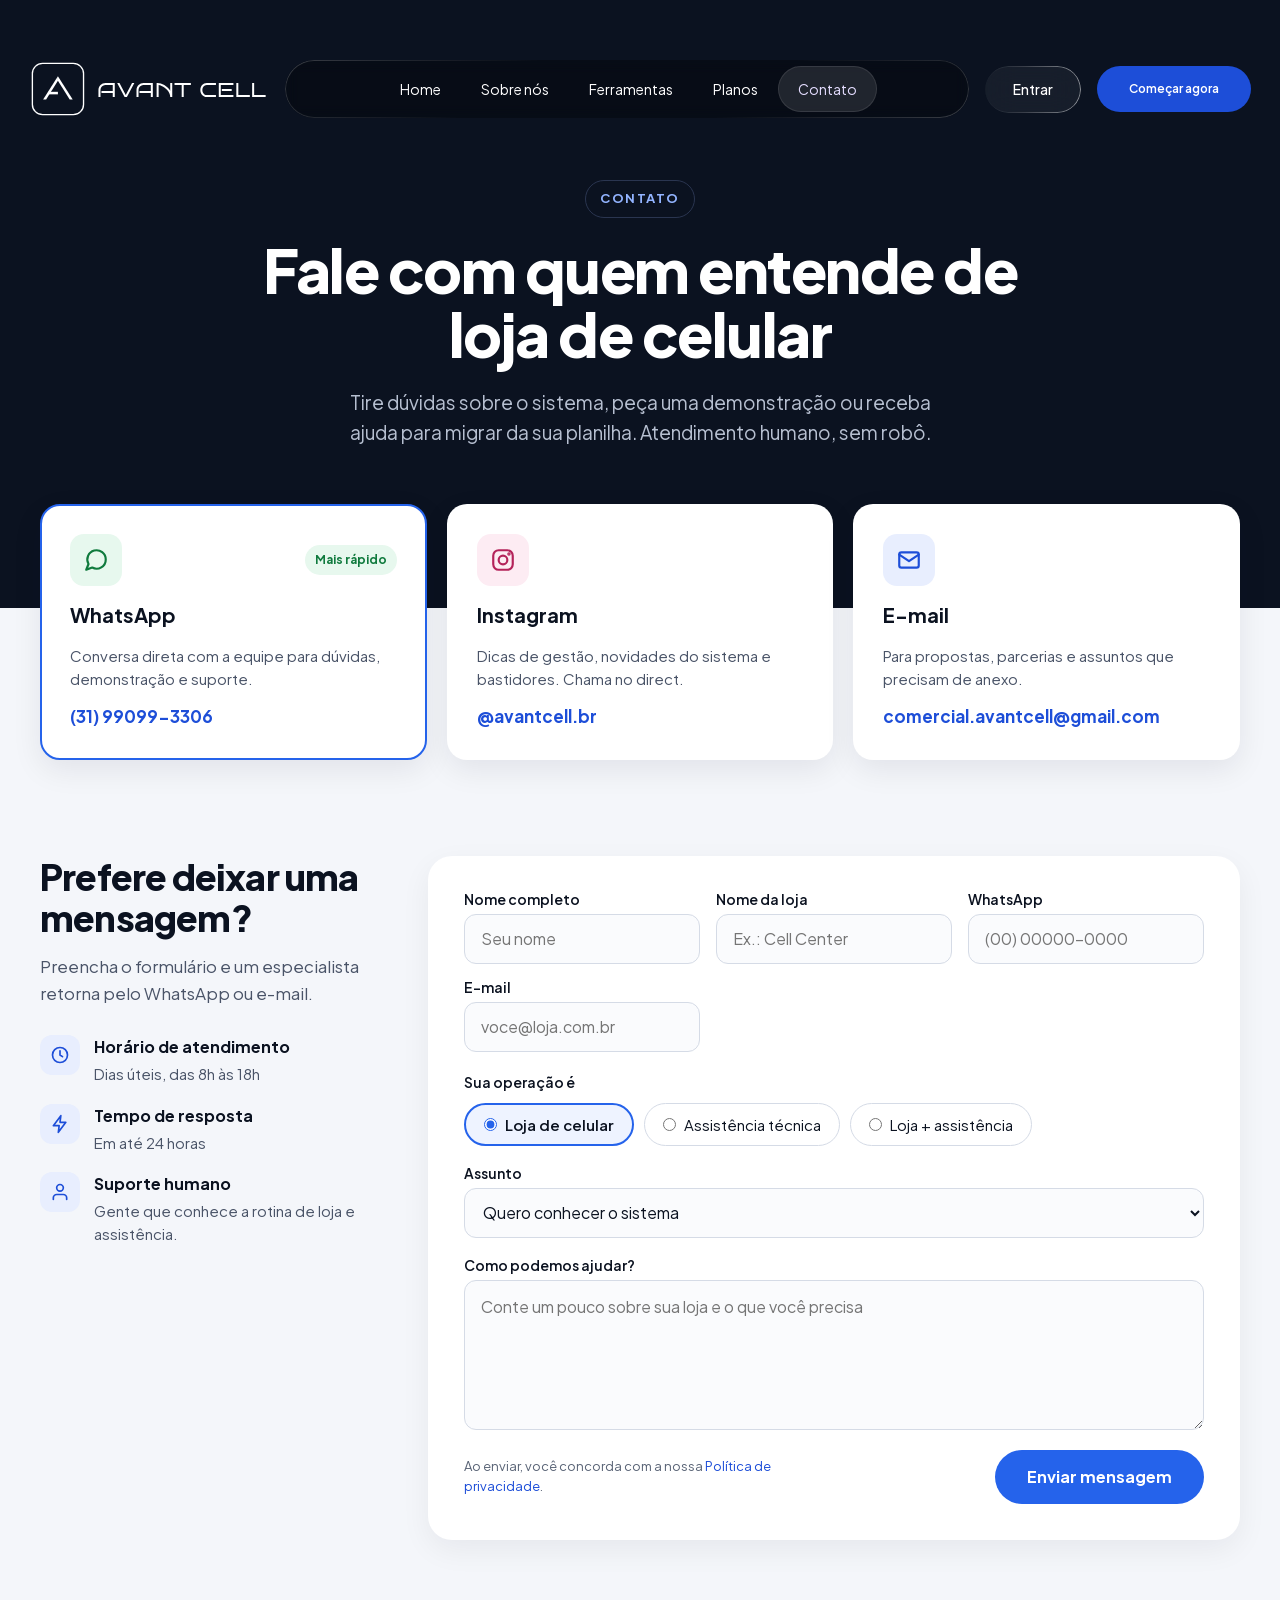
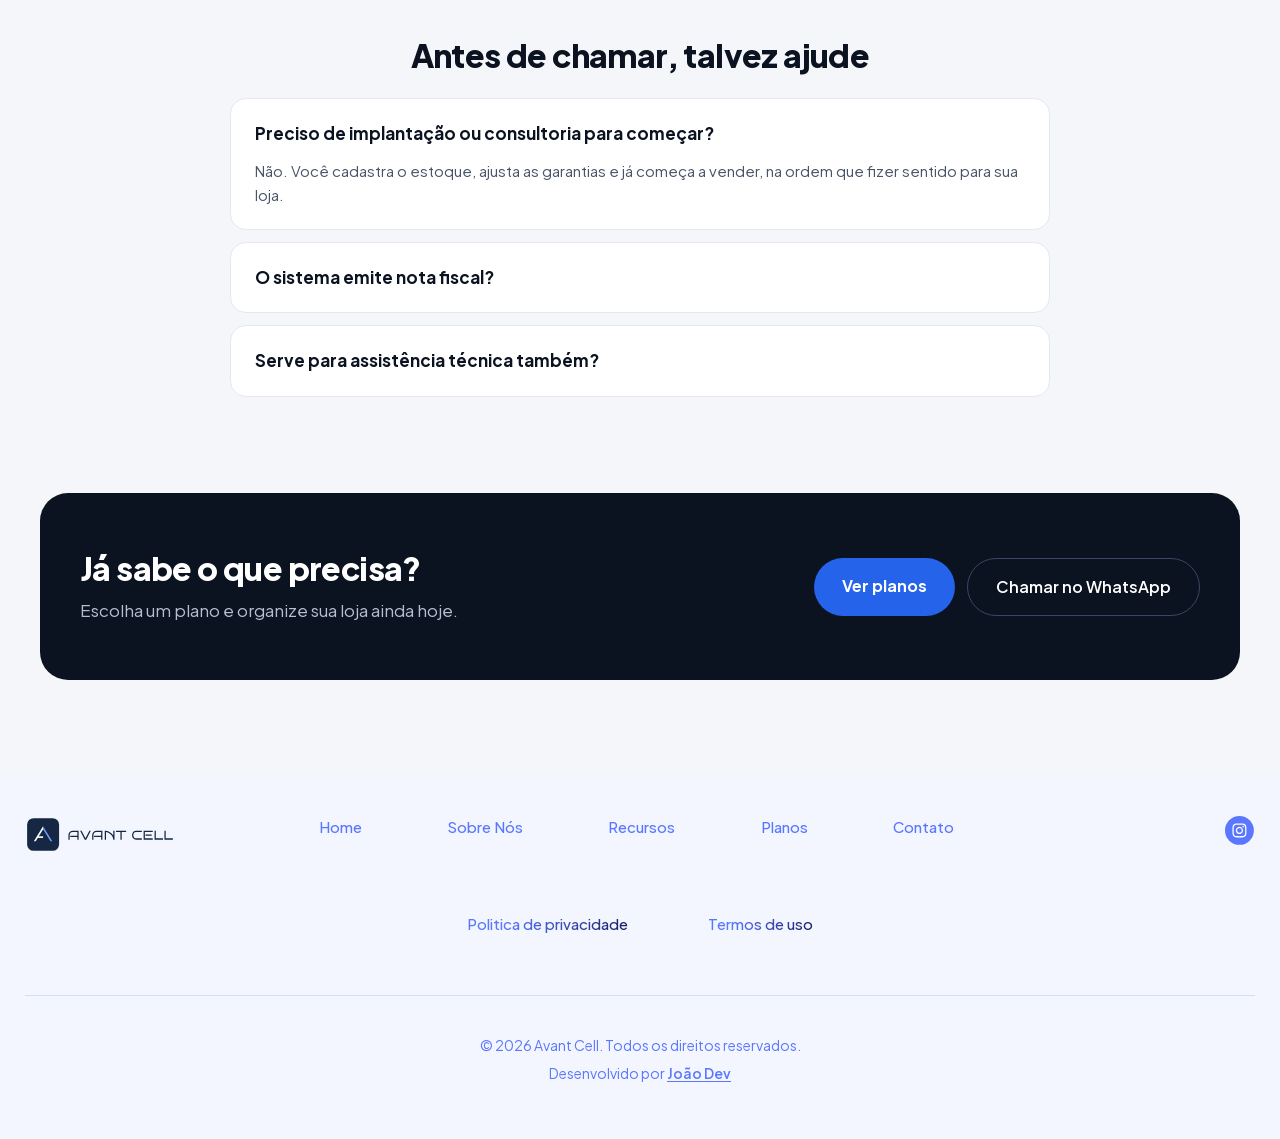
==== commit 8c082c01: "Textos da NF-e passam a dizer em implantação Complementa o commit anterior, que só levou os cartões " ====
--- a/contato/index.html
+++ b/contato/index.html
@@ -561,11 +561,11 @@
 <div style="display: flex; flex-direction: column; gap: 12px;">
 <details open style="background: #FFFFFF; border-radius: 16px; padding: 22px 24px; border: 1px solid #E3E8F0;">
 <summary style="font-size: 17px; font-weight: 700;">Preciso de implantação ou consultoria para começar?</summary>
-<p style="margin: 12px 0 0; font-size: 15px; line-height: 1.6; color: #4A5468;">Não. Você cadastra o estoque, ajusta fiscal e garantias e já começa a vender, na ordem que fizer sentido para sua loja.</p>
+<p style="margin: 12px 0 0; font-size: 15px; line-height: 1.6; color: #4A5468;">Não. Você cadastra o estoque, ajusta as garantias e já começa a vender, na ordem que fizer sentido para sua loja.</p>
 </details>
 <details style="background: #FFFFFF; border-radius: 16px; padding: 22px 24px; border: 1px solid #E3E8F0;">
 <summary style="font-size: 17px; font-weight: 700;">O sistema emite nota fiscal?</summary>
-<p style="margin: 12px 0 0; font-size: 15px; line-height: 1.6; color: #4A5468;">Sim. O módulo fiscal emite NF-e de venda e de upgrade, a partir do plano Profissional.</p>
+<p style="margin: 12px 0 0; font-size: 15px; line-height: 1.6; color: #4A5468;">Está em implantação. A emissão de NF-e de venda e de upgrade será liberada nos planos Profissional e Premium.</p>
 </details>
 <details style="background: #FFFFFF; border-radius: 16px; padding: 22px 24px; border: 1px solid #E3E8F0;">
 <summary style="font-size: 17px; font-weight: 700;">Serve para assistência técnica também?</summary>
--- a/avc-ajustes.css
+++ b/avc-ajustes.css
@@ -425,17 +425,15 @@
 	font-weight: 500;
 }
 
-/* Crédito no rodapé: no celular desce para a própria linha */
+/* Crédito no rodapé: sempre na própria linha, abaixo dos direitos reservados */
+.avc-credito {
+	display: block;
+	margin-top: 8px;
+}
+
 .avc-credito a {
 	color: inherit;
 	font-weight: 600;
 	text-decoration: underline;
 	text-underline-offset: 2px;
 }
-
-@media (max-width: 767px) {
-	.avc-credito {
-		display: block;
-		margin-top: 4px;
-	}
-}
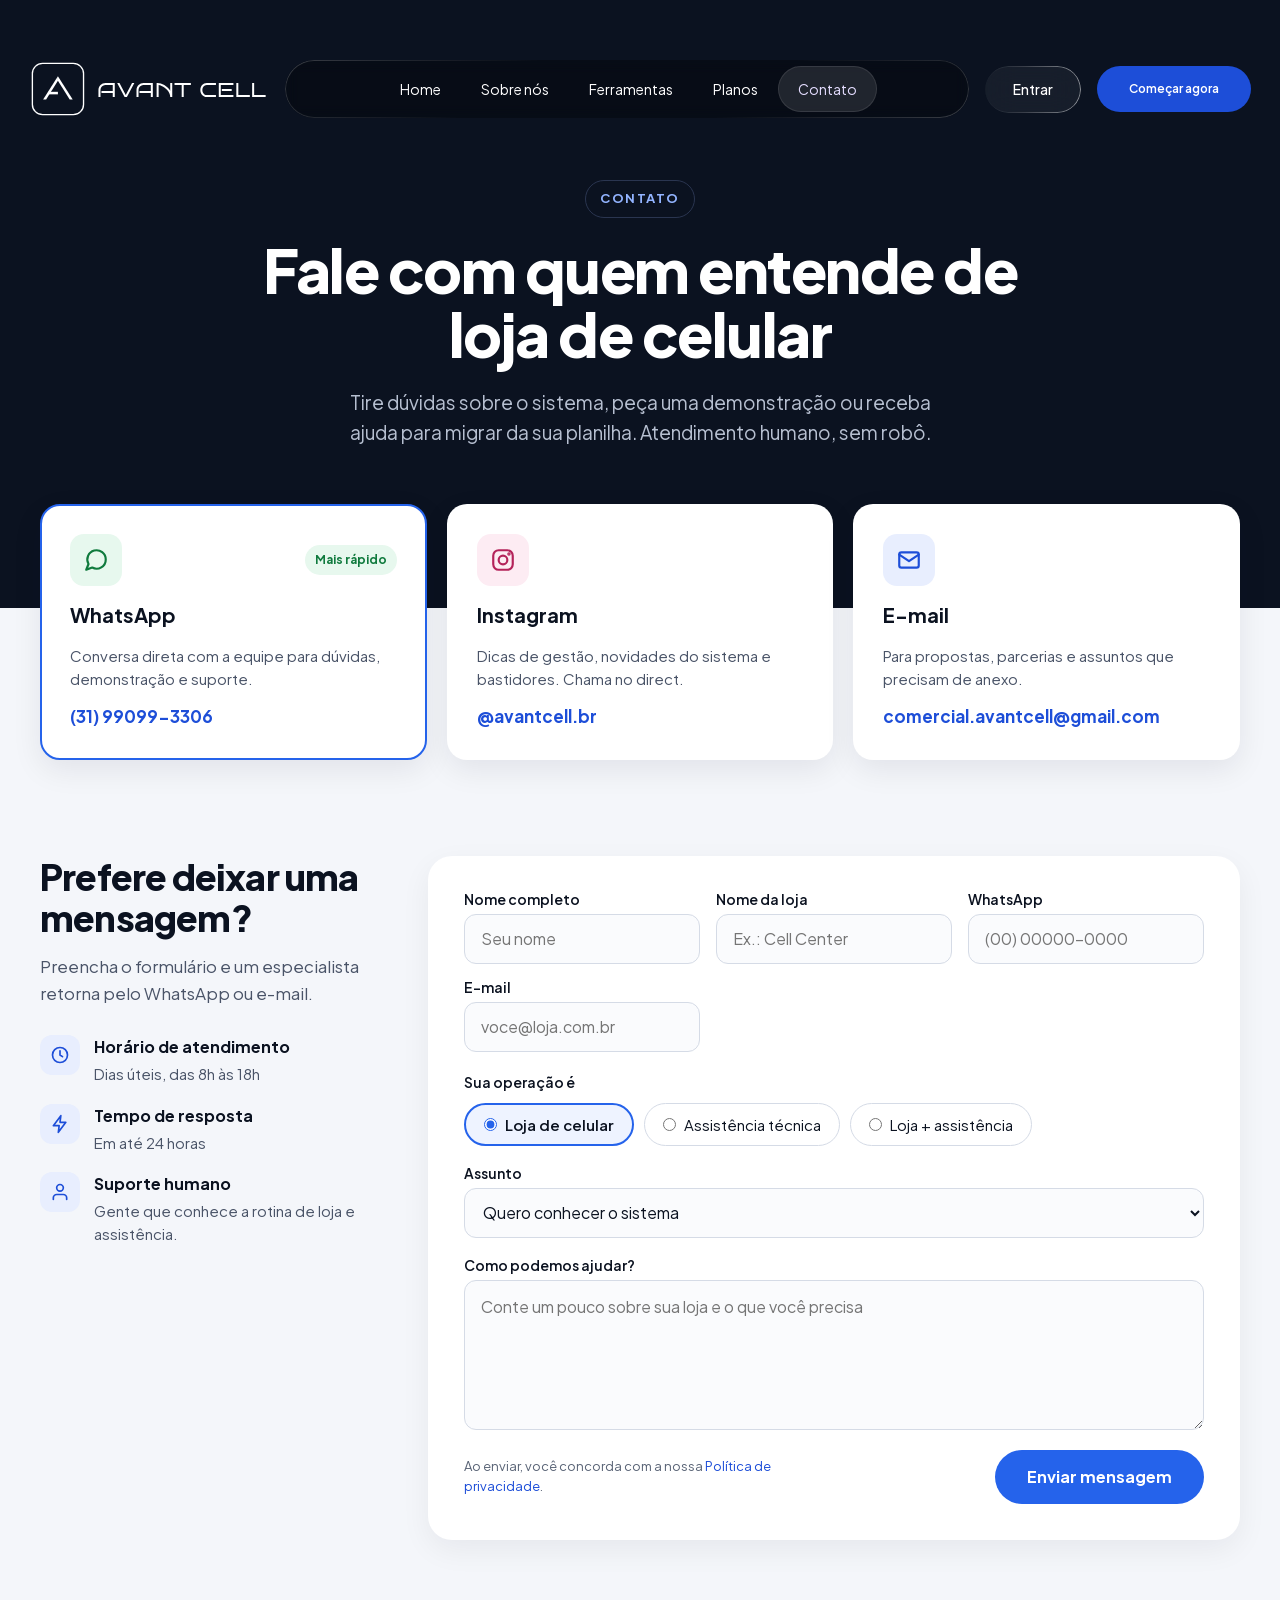
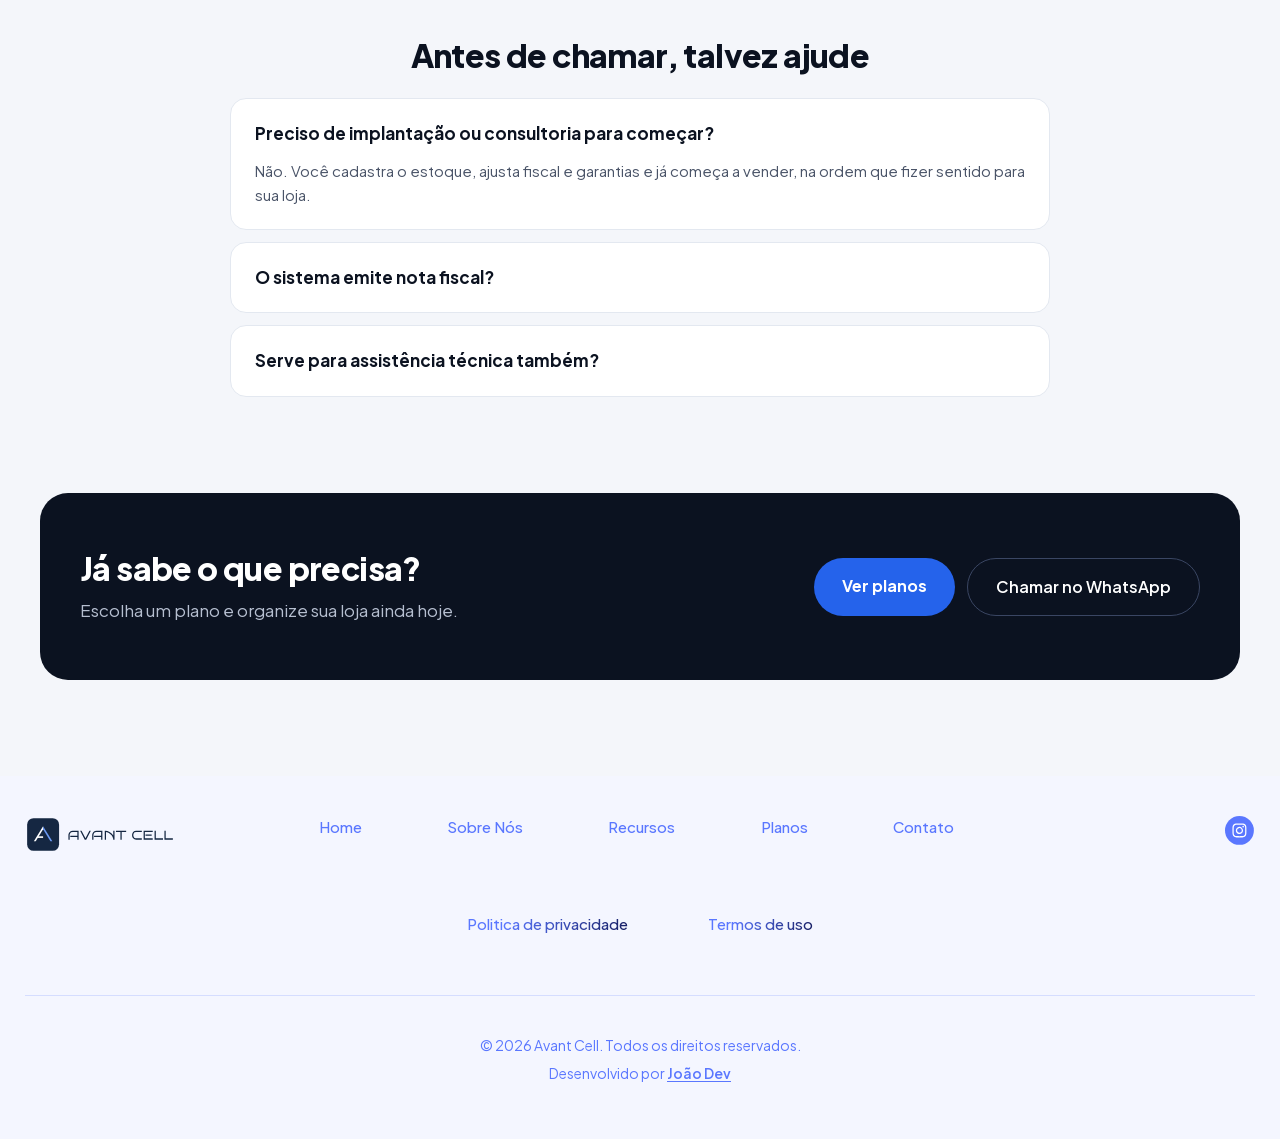
==== commit 9b811b83: "Troca módulo fiscal completo por em implantação Só a expressão. Desfaz o restante do 29d7334/8c082c0" ====
--- a/contato/index.html
+++ b/contato/index.html
@@ -561,11 +561,11 @@
 <div style="display: flex; flex-direction: column; gap: 12px;">
 <details open style="background: #FFFFFF; border-radius: 16px; padding: 22px 24px; border: 1px solid #E3E8F0;">
 <summary style="font-size: 17px; font-weight: 700;">Preciso de implantação ou consultoria para começar?</summary>
-<p style="margin: 12px 0 0; font-size: 15px; line-height: 1.6; color: #4A5468;">Não. Você cadastra o estoque, ajusta as garantias e já começa a vender, na ordem que fizer sentido para sua loja.</p>
+<p style="margin: 12px 0 0; font-size: 15px; line-height: 1.6; color: #4A5468;">Não. Você cadastra o estoque, ajusta fiscal e garantias e já começa a vender, na ordem que fizer sentido para sua loja.</p>
 </details>
 <details style="background: #FFFFFF; border-radius: 16px; padding: 22px 24px; border: 1px solid #E3E8F0;">
 <summary style="font-size: 17px; font-weight: 700;">O sistema emite nota fiscal?</summary>
-<p style="margin: 12px 0 0; font-size: 15px; line-height: 1.6; color: #4A5468;">Está em implantação. A emissão de NF-e de venda e de upgrade será liberada nos planos Profissional e Premium.</p>
+<p style="margin: 12px 0 0; font-size: 15px; line-height: 1.6; color: #4A5468;">Sim. O módulo fiscal emite NF-e de venda e de upgrade, a partir do plano Profissional.</p>
 </details>
 <details style="background: #FFFFFF; border-radius: 16px; padding: 22px 24px; border: 1px solid #E3E8F0;">
 <summary style="font-size: 17px; font-weight: 700;">Serve para assistência técnica também?</summary>
